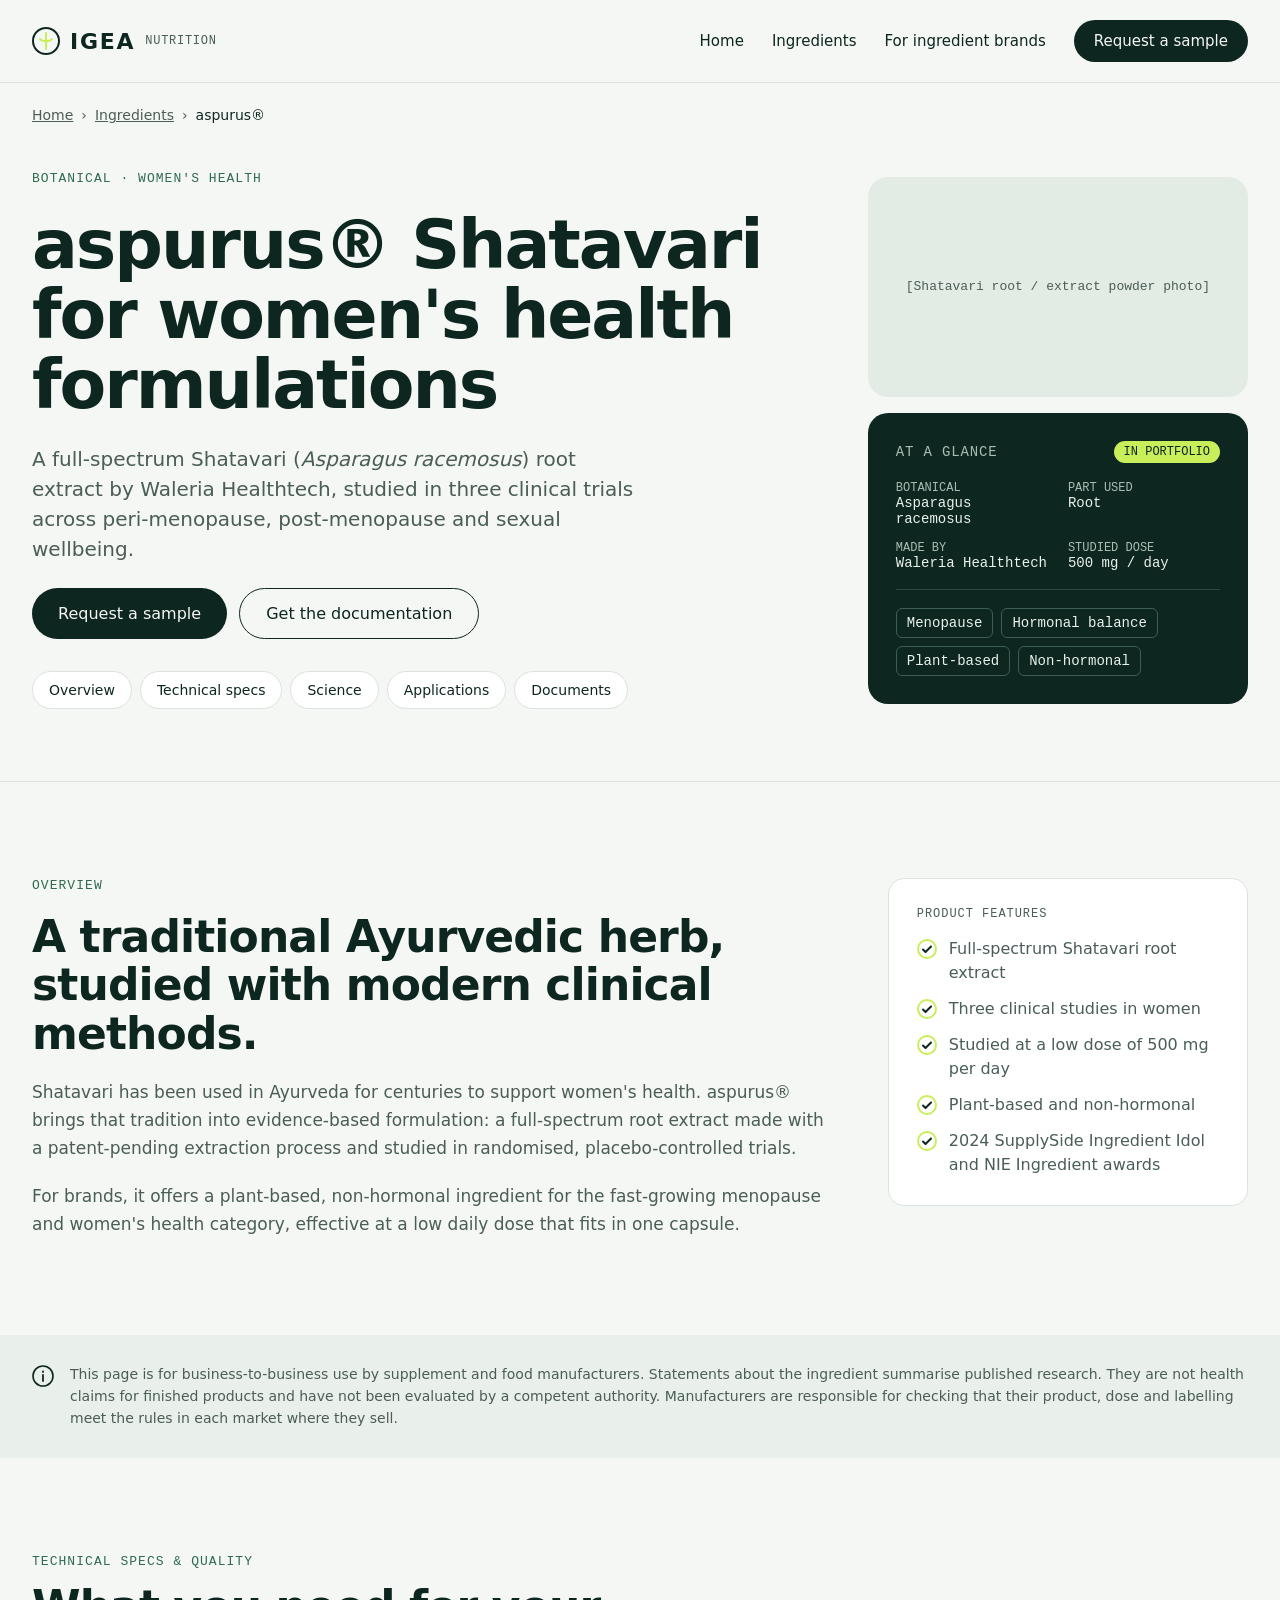
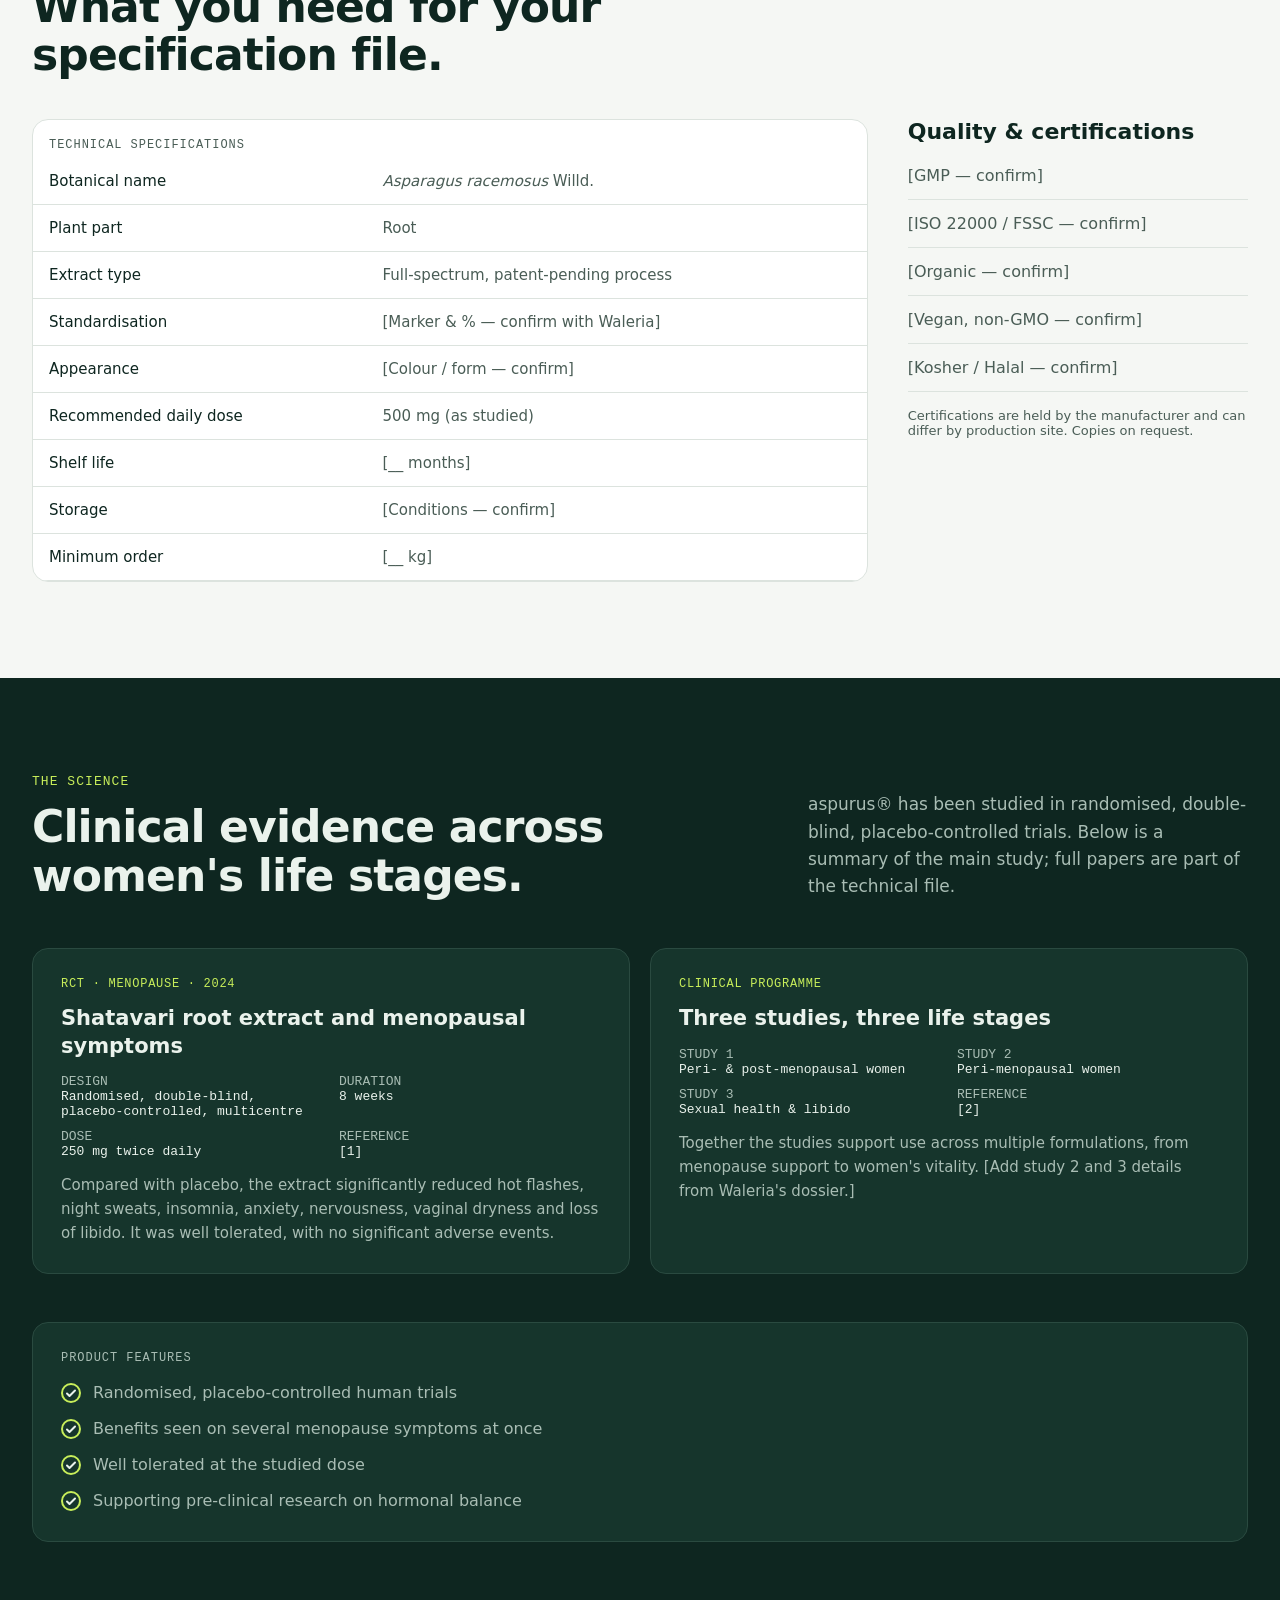
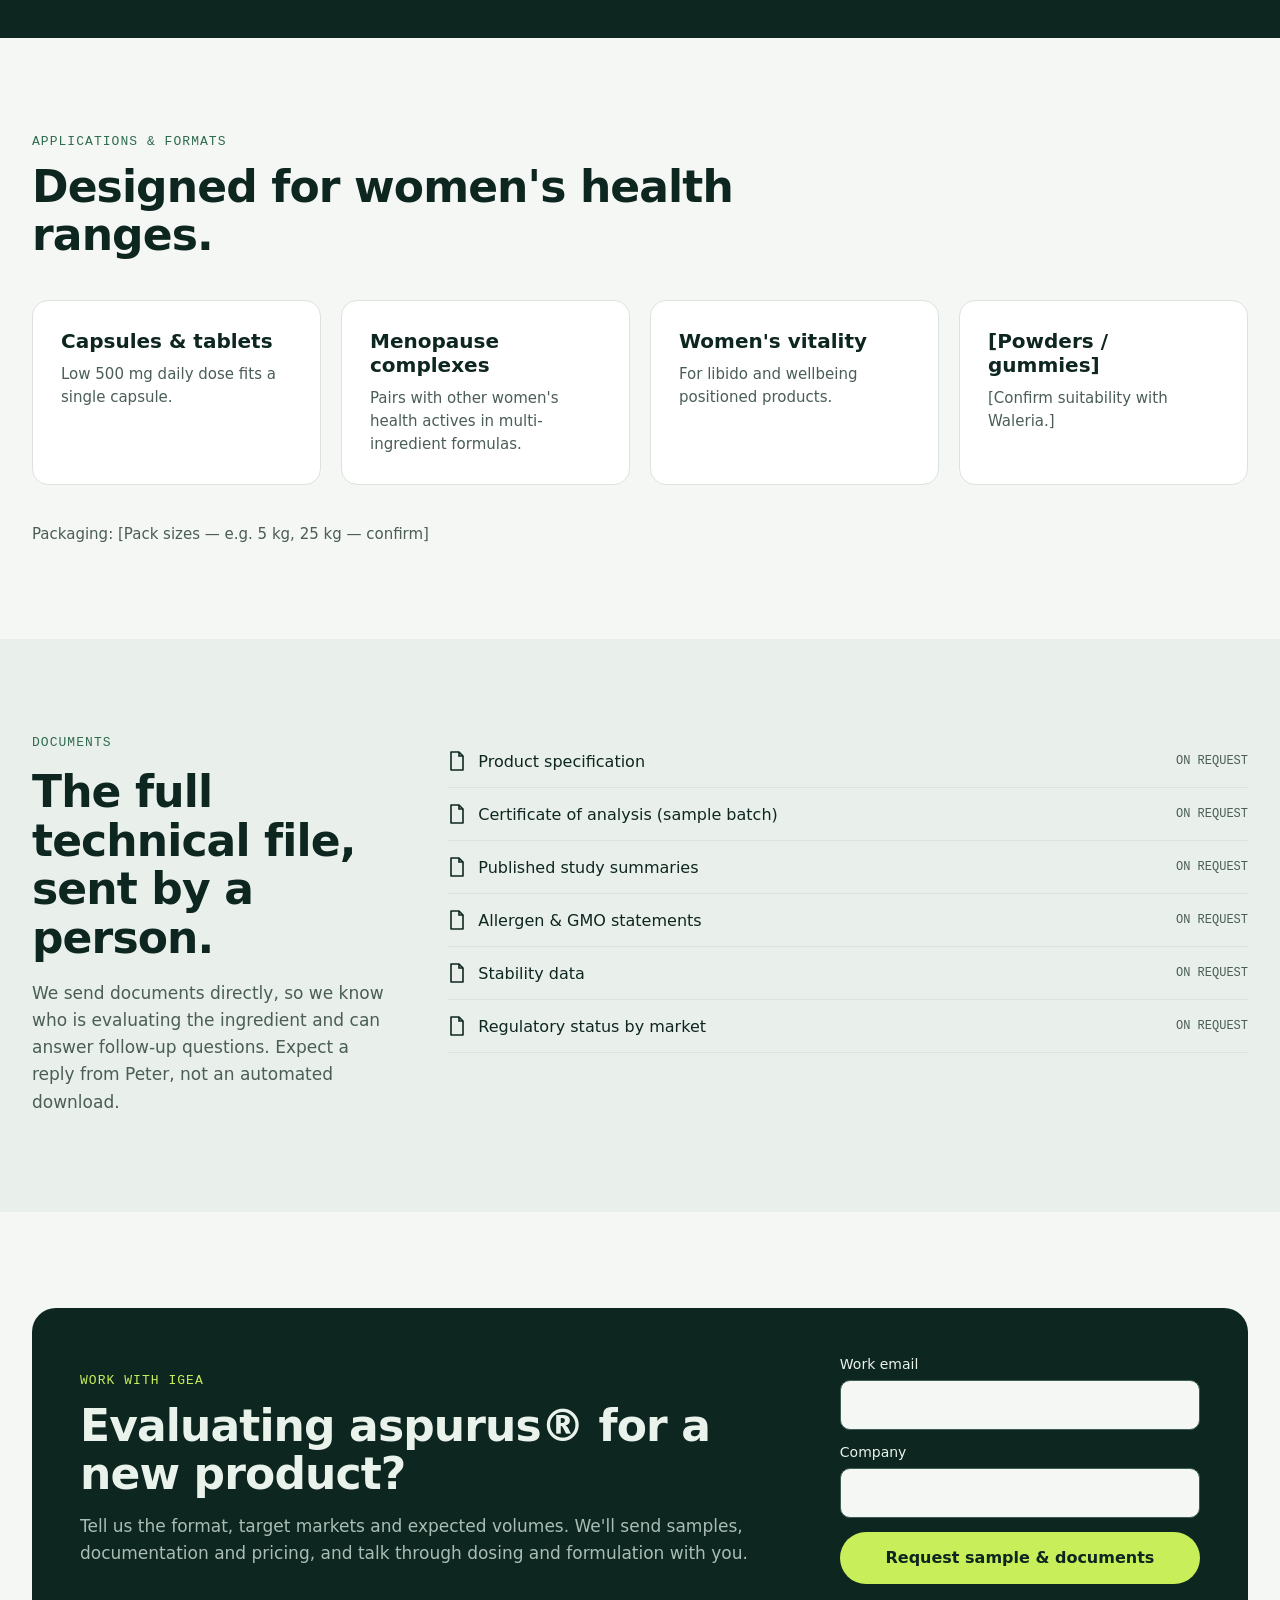
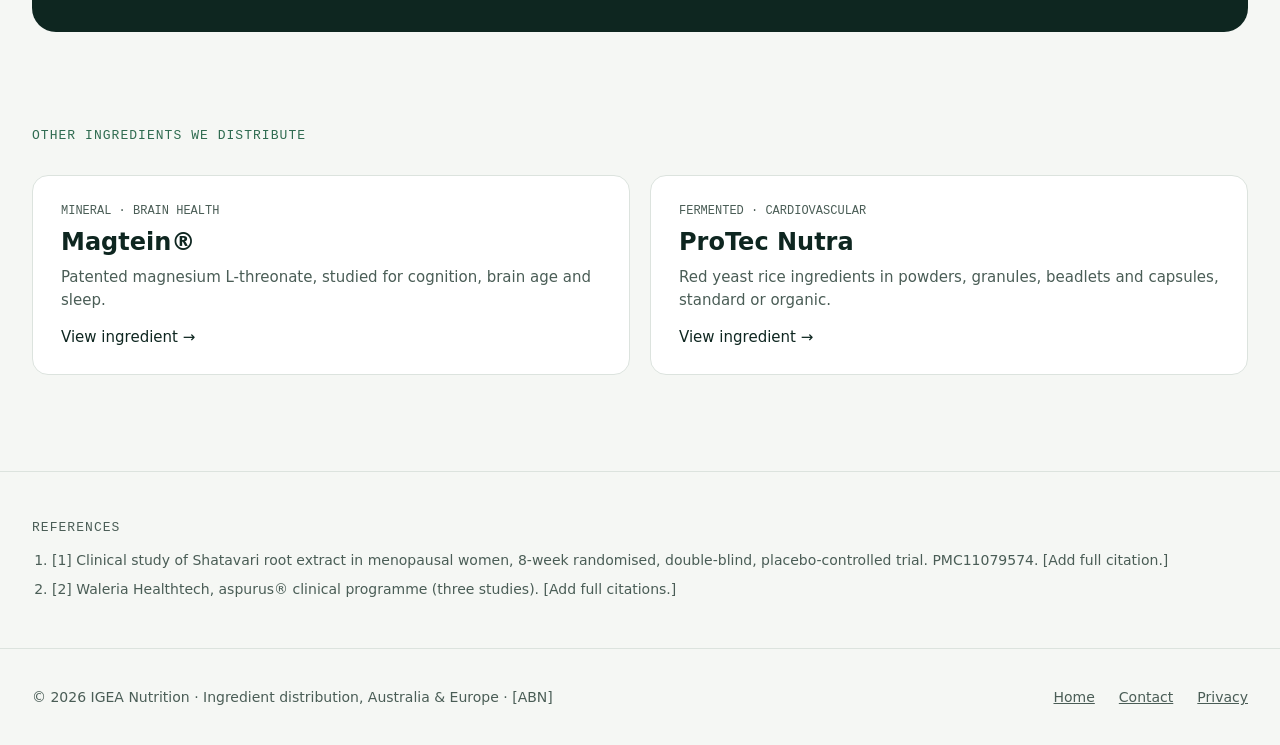
==== aspurus.html @ dedc2509 "IGEA Nutrition website draft: homepage and 3 ingredient pages Self-hosted Geist fonts (no Google Fon" ====
<!doctype html>
<html lang="en">
<head>
<meta charset="utf-8">
<meta name="viewport" content="width=device-width, initial-scale=1">
<title>aspurus® — IGEA Nutrition</title>
<meta name="description" content="aspurus® Shatavari root extract for women's health formulations, distributed by IGEA Nutrition.">
<link rel="stylesheet" href="fonts/fonts.css">
<style>
body{margin:0;background:#F5F7F4}
a{color:#0E2620}a:hover{color:#2F7D5B}
input,select,textarea,button{font-family:inherit}
</style>
</head>
<body>
<div style="font-family: 'Geist', system-ui, sans-serif; color: #0E2620; background: #F5F7F4; width: 100%; min-height: 100vh">
<header style="border-bottom: 1px solid #DCE3DE; background: #F5F7F4">
<nav aria-label="Main" style="max-width: 1240px; margin: 0 auto; padding: 20px 32px; display: flex; flex-wrap: wrap; align-items: center; justify-content: space-between; gap: 16px">
<a href="index.html" style="display: flex; align-items: center; gap: 10px; text-decoration: none">
<svg width="28" height="28" viewBox="0 0 28 28" aria-hidden="true"><circle cx="14" cy="14" r="13" fill="none" stroke="#0E2620" stroke-width="2"></circle><path d="M14 6v16M8 12c2 3 10 3 12 0" fill="none" stroke="#C8EE5A" stroke-width="2" stroke-linecap="round"></path></svg>
<span style="font-weight: 700; font-size: 22px; letter-spacing: 0.08em">IGEA</span>
<span style="font-family: 'Geist Mono', monospace; font-size: 12px; color: #4A5D56; letter-spacing: 0.06em">NUTRITION</span>
</a>
<div style="display: flex; flex-wrap: wrap; align-items: center; gap: 28px; font-size: 15px">
<a href="index.html" style="text-decoration: none">Home</a>
<a href="#overview" style="text-decoration: none">Ingredients</a>
<a href="index.html" style="text-decoration: none">For ingredient brands</a>
<a href="#request" style="text-decoration: none; background: #0E2620; color: #F5F7F4; padding: 12px 20px; border-radius: 999px; font-weight: 500">Request a sample</a>
</div>
</nav>
</header>
<nav aria-label="Breadcrumb" style="max-width: 1240px; margin: 0 auto; padding: 24px 32px 0; font-size: 14px; color: #4A5D56; display: flex; flex-wrap: wrap; gap: 8px">
<a href="index.html" style="color: #4A5D56">Home</a><span aria-hidden="true">›</span><a href="index.html" style="color: #4A5D56">Ingredients</a><span aria-hidden="true">›</span><span style="color: #0E2620">aspurus®</span>
</nav>
<section style="max-width: 1240px; margin: 0 auto; padding: 48px 32px 72px; display: flex; flex-wrap: wrap; gap: 56px; align-items: center">
<div style="flex: 999 1 560px; min-width: 0; display: flex; flex-direction: column; gap: 24px">
<p style="margin: 0; font-family: 'Geist Mono', monospace; font-size: 13px; letter-spacing: 0.08em; color: #2F6B50">BOTANICAL · WOMEN'S HEALTH</p>
<h1 style="margin: 0; font-size: clamp(42px, 5.4vw, 68px); line-height: 1.03; letter-spacing: -0.03em; font-weight: 600">aspurus® Shatavari for women's health formulations</h1>
<p style="margin: 0; font-size: 20px; line-height: 1.5; color: #4A5D56; max-width: 620px">A full-spectrum Shatavari (<i>Asparagus racemosus</i>) root extract by Waleria Healthtech, studied in three clinical trials across peri-menopause, post-menopause and sexual wellbeing.</p>
<div style="display: flex; flex-wrap: wrap; gap: 12px">
<a href="#request" style="text-decoration: none; background: #0E2620; color: #F5F7F4; padding: 16px 26px; border-radius: 999px; font-weight: 500; font-size: 16px">Request a sample</a>
<a href="#documents" style="text-decoration: none; border: 1px solid #0E2620; padding: 15px 26px; border-radius: 999px; font-weight: 500; font-size: 16px">Get the documentation</a>
</div>
<div style="display: flex; flex-wrap: wrap; gap: 8px; margin-top: 8px"><a href="#overview" style="text-decoration: none; padding: 10px 16px; border: 1px solid #DCE3DE; border-radius: 999px; background: #FFFFFF; font-size: 14px">Overview</a><a href="#specs" style="text-decoration: none; padding: 10px 16px; border: 1px solid #DCE3DE; border-radius: 999px; background: #FFFFFF; font-size: 14px">Technical specs</a><a href="#science" style="text-decoration: none; padding: 10px 16px; border: 1px solid #DCE3DE; border-radius: 999px; background: #FFFFFF; font-size: 14px">Science</a><a href="#applications" style="text-decoration: none; padding: 10px 16px; border: 1px solid #DCE3DE; border-radius: 999px; background: #FFFFFF; font-size: 14px">Applications</a><a href="#documents" style="text-decoration: none; padding: 10px 16px; border: 1px solid #DCE3DE; border-radius: 999px; background: #FFFFFF; font-size: 14px">Documents</a></div>
</div>
<div style="flex: 1 1 380px; min-width: 0; display: flex; flex-direction: column; gap: 16px">
<div style="height: 220px; border-radius: 20px; background: #E3ECE4; display: flex; align-items: center; justify-content: center; color: #4A5D56; font-family: 'Geist Mono', monospace; font-size: 13px">[Shatavari root / extract powder photo]</div>
<div style="background: #0E2620; color: #EAF2EC; border-radius: 20px; padding: 28px; display: flex; flex-direction: column; gap: 18px; font-family: 'Geist Mono', monospace; font-size: 14px">
<div style="display: flex; justify-content: space-between; align-items: center"><span style="color: #A9BDB4; letter-spacing: 0.06em">AT A GLANCE</span><span style="background: #C8EE5A; color: #0E2620; padding: 4px 10px; border-radius: 999px; font-size: 12px; font-weight: 500">IN PORTFOLIO</span></div>
<div style="display: grid; grid-template-columns: repeat(2, minmax(0, 1fr)); gap: 14px 20px"><div><div style="color: #A9BDB4; font-size: 12px">BOTANICAL</div><div>Asparagus racemosus</div></div><div><div style="color: #A9BDB4; font-size: 12px">PART USED</div><div>Root</div></div><div><div style="color: #A9BDB4; font-size: 12px">MADE BY</div><div>Waleria Healthtech</div></div><div><div style="color: #A9BDB4; font-size: 12px">STUDIED DOSE</div><div>500 mg / day</div></div></div>
<div style="border-top: 1px solid #2A4A40; padding-top: 18px; display: flex; flex-wrap: wrap; gap: 8px"><span style="border: 1px solid #3C5E53; padding: 6px 10px; border-radius: 6px">Menopause</span><span style="border: 1px solid #3C5E53; padding: 6px 10px; border-radius: 6px">Hormonal balance</span><span style="border: 1px solid #3C5E53; padding: 6px 10px; border-radius: 6px">Plant-based</span><span style="border: 1px solid #3C5E53; padding: 6px 10px; border-radius: 6px">Non-hormonal</span></div>
</div>
</div>
</section>
<section id="overview" style="border-top: 1px solid #DCE3DE">
<div style="max-width: 1240px; margin: 0 auto; padding: 96px 32px; display: flex; flex-wrap: wrap; gap: 56px">
<div style="flex: 999 1 560px; min-width: 0; display: flex; flex-direction: column; gap: 20px">
<p style="margin: 0; font-family: 'Geist Mono', monospace; font-size: 13px; letter-spacing: 0.08em; color: #2F6B50">OVERVIEW</p>
<h2 style="margin: 0; font-size: clamp(30px, 3.6vw, 44px); line-height: 1.1; letter-spacing: -0.02em; font-weight: 600; color: #0E2620">A traditional Ayurvedic herb, studied with modern clinical methods.</h2>
<p style="margin: 0; font-size: 17px; line-height: 1.65; color: #4A5D56">Shatavari has been used in Ayurveda for centuries to support women's health. aspurus® brings that tradition into evidence-based formulation: a full-spectrum root extract made with a patent-pending extraction process and studied in randomised, placebo-controlled trials.</p><p style="margin: 0; font-size: 17px; line-height: 1.65; color: #4A5D56">For brands, it offers a plant-based, non-hormonal ingredient for the fast-growing menopause and women's health category, effective at a low daily dose that fits in one capsule.</p>
</div>
<div style="flex: 1 1 360px; min-width: 0"><div style="background: #FFFFFF; border: 1px solid #DCE3DE; border-radius: 16px; padding: 28px; display: flex; flex-direction: column; gap: 16px"><p style="margin: 0; font-family: 'Geist Mono', monospace; font-size: 12px; letter-spacing: 0.08em; color: #4A5D56">PRODUCT FEATURES</p><ul style="list-style: none; margin: 0; padding: 0; display: flex; flex-direction: column; gap: 12px"><li style="display: flex; gap: 12px; align-items: flex-start; font-size: 16px; line-height: 1.5; color: #4A5D56"><svg width="20" height="20" viewBox="0 0 20 20" aria-hidden="true" style="flex: none; margin-top: 2px"><circle cx="10" cy="10" r="9" fill="none" stroke="#C8EE5A" stroke-width="2"></circle><path d="M6 10.5l2.5 2.5L14 7.5" fill="none" stroke="#0E2620" stroke-width="2" stroke-linecap="round" stroke-linejoin="round"></path></svg><span>Full-spectrum Shatavari root extract</span></li><li style="display: flex; gap: 12px; align-items: flex-start; font-size: 16px; line-height: 1.5; color: #4A5D56"><svg width="20" height="20" viewBox="0 0 20 20" aria-hidden="true" style="flex: none; margin-top: 2px"><circle cx="10" cy="10" r="9" fill="none" stroke="#C8EE5A" stroke-width="2"></circle><path d="M6 10.5l2.5 2.5L14 7.5" fill="none" stroke="#0E2620" stroke-width="2" stroke-linecap="round" stroke-linejoin="round"></path></svg><span>Three clinical studies in women</span></li><li style="display: flex; gap: 12px; align-items: flex-start; font-size: 16px; line-height: 1.5; color: #4A5D56"><svg width="20" height="20" viewBox="0 0 20 20" aria-hidden="true" style="flex: none; margin-top: 2px"><circle cx="10" cy="10" r="9" fill="none" stroke="#C8EE5A" stroke-width="2"></circle><path d="M6 10.5l2.5 2.5L14 7.5" fill="none" stroke="#0E2620" stroke-width="2" stroke-linecap="round" stroke-linejoin="round"></path></svg><span>Studied at a low dose of 500 mg per day</span></li><li style="display: flex; gap: 12px; align-items: flex-start; font-size: 16px; line-height: 1.5; color: #4A5D56"><svg width="20" height="20" viewBox="0 0 20 20" aria-hidden="true" style="flex: none; margin-top: 2px"><circle cx="10" cy="10" r="9" fill="none" stroke="#C8EE5A" stroke-width="2"></circle><path d="M6 10.5l2.5 2.5L14 7.5" fill="none" stroke="#0E2620" stroke-width="2" stroke-linecap="round" stroke-linejoin="round"></path></svg><span>Plant-based and non-hormonal</span></li><li style="display: flex; gap: 12px; align-items: flex-start; font-size: 16px; line-height: 1.5; color: #4A5D56"><svg width="20" height="20" viewBox="0 0 20 20" aria-hidden="true" style="flex: none; margin-top: 2px"><circle cx="10" cy="10" r="9" fill="none" stroke="#C8EE5A" stroke-width="2"></circle><path d="M6 10.5l2.5 2.5L14 7.5" fill="none" stroke="#0E2620" stroke-width="2" stroke-linecap="round" stroke-linejoin="round"></path></svg><span>2024 SupplySide Ingredient Idol and NIE Ingredient awards</span></li></ul></div></div>
</div>
</section>
<section aria-label="Regulatory notice" style="background: #E9EFEA">
<div style="max-width: 1240px; margin: 0 auto; padding: 28px 32px; display: flex; gap: 16px; align-items: flex-start">
<svg width="22" height="22" viewBox="0 0 22 22" aria-hidden="true" style="flex: none; margin-top: 2px"><circle cx="11" cy="11" r="10" fill="none" stroke="#0E2620" stroke-width="1.6"></circle><path d="M11 10v6M11 6.5v.5" stroke="#0E2620" stroke-width="1.8" stroke-linecap="round"></path></svg>
<p style="margin: 0; font-size: 14px; line-height: 1.6; color: #4A5D56">This page is for business-to-business use by supplement and food manufacturers. Statements about the ingredient summarise published research. They are not health claims for finished products and have not been evaluated by a competent authority. Manufacturers are responsible for checking that their product, dose and labelling meet the rules in each market where they sell.</p>
</div>
</section>
<section id="specs" style="max-width: 1240px; margin: 0 auto; padding: 96px 32px; display: flex; flex-direction: column; gap: 40px">
<div style="display: flex; flex-direction: column; gap: 14px; max-width: 720px"><p style="margin: 0; font-family: 'Geist Mono', monospace; font-size: 13px; letter-spacing: 0.08em; color: #2F6B50">TECHNICAL SPECS &amp; QUALITY</p><h2 style="margin: 0; font-size: clamp(30px, 3.6vw, 44px); line-height: 1.1; letter-spacing: -0.02em; font-weight: 600; color: #0E2620">What you need for your specification file.</h2></div>
<div style="display: flex; flex-wrap: wrap; gap: 40px">
<div style="flex: 999 1 560px; min-width: 0; overflow-x: auto; background: #FFFFFF; border: 1px solid #DCE3DE; border-radius: 16px">
<table style="width: 100%; border-collapse: collapse; font-size: 15px"><caption style="text-align: left; padding: 18px 16px 6px; font-family: 'Geist Mono', monospace; font-size: 12px; letter-spacing: 0.08em; color: #4A5D56">TECHNICAL SPECIFICATIONS</caption><tbody><tr><th scope="row" style="text-align: left; padding: 14px 16px; border-bottom: 1px solid #DCE3DE; font-weight: 500; width: 40%">Botanical name</th><td style="padding: 14px 16px; border-bottom: 1px solid #DCE3DE; color: #4A5D56"><i>Asparagus racemosus</i> Willd.</td></tr><tr><th scope="row" style="text-align: left; padding: 14px 16px; border-bottom: 1px solid #DCE3DE; font-weight: 500; width: 40%">Plant part</th><td style="padding: 14px 16px; border-bottom: 1px solid #DCE3DE; color: #4A5D56">Root</td></tr><tr><th scope="row" style="text-align: left; padding: 14px 16px; border-bottom: 1px solid #DCE3DE; font-weight: 500; width: 40%">Extract type</th><td style="padding: 14px 16px; border-bottom: 1px solid #DCE3DE; color: #4A5D56">Full-spectrum, patent-pending process</td></tr><tr><th scope="row" style="text-align: left; padding: 14px 16px; border-bottom: 1px solid #DCE3DE; font-weight: 500; width: 40%">Standardisation</th><td style="padding: 14px 16px; border-bottom: 1px solid #DCE3DE; color: #4A5D56">[Marker &amp; % — confirm with Waleria]</td></tr><tr><th scope="row" style="text-align: left; padding: 14px 16px; border-bottom: 1px solid #DCE3DE; font-weight: 500; width: 40%">Appearance</th><td style="padding: 14px 16px; border-bottom: 1px solid #DCE3DE; color: #4A5D56">[Colour / form — confirm]</td></tr><tr><th scope="row" style="text-align: left; padding: 14px 16px; border-bottom: 1px solid #DCE3DE; font-weight: 500; width: 40%">Recommended daily dose</th><td style="padding: 14px 16px; border-bottom: 1px solid #DCE3DE; color: #4A5D56">500 mg (as studied)</td></tr><tr><th scope="row" style="text-align: left; padding: 14px 16px; border-bottom: 1px solid #DCE3DE; font-weight: 500; width: 40%">Shelf life</th><td style="padding: 14px 16px; border-bottom: 1px solid #DCE3DE; color: #4A5D56">[__ months]</td></tr><tr><th scope="row" style="text-align: left; padding: 14px 16px; border-bottom: 1px solid #DCE3DE; font-weight: 500; width: 40%">Storage</th><td style="padding: 14px 16px; border-bottom: 1px solid #DCE3DE; color: #4A5D56">[Conditions — confirm]</td></tr><tr><th scope="row" style="text-align: left; padding: 14px 16px; border-bottom: 1px solid #DCE3DE; font-weight: 500; width: 40%">Minimum order</th><td style="padding: 14px 16px; border-bottom: 1px solid #DCE3DE; color: #4A5D56">[__ kg]</td></tr></tbody></table>
</div>
<div style="flex: 1 1 340px; min-width: 0; display: flex; flex-direction: column; gap: 8px">
<h3 style="margin: 0; font-size: 22px; font-weight: 600">Quality &amp; certifications</h3>
<ul style="list-style: none; margin: 0; padding: 0"><li style="padding: 14px 0; border-bottom: 1px solid #DCE3DE; font-size: 16px; color: #4A5D56">[GMP — confirm]</li><li style="padding: 14px 0; border-bottom: 1px solid #DCE3DE; font-size: 16px; color: #4A5D56">[ISO 22000 / FSSC — confirm]</li><li style="padding: 14px 0; border-bottom: 1px solid #DCE3DE; font-size: 16px; color: #4A5D56">[Organic — confirm]</li><li style="padding: 14px 0; border-bottom: 1px solid #DCE3DE; font-size: 16px; color: #4A5D56">[Vegan, non-GMO — confirm]</li><li style="padding: 14px 0; border-bottom: 1px solid #DCE3DE; font-size: 16px; color: #4A5D56">[Kosher / Halal — confirm]</li></ul>
<p style="margin: 8px 0 0; font-size: 13px; color: #4A5D56">Certifications are held by the manufacturer and can differ by production site. Copies on request.</p>
</div>
</div>
</section>
<section id="science" style="background: #0E2620; color: #EAF2EC">
<div style="max-width: 1240px; margin: 0 auto; padding: 96px 32px; display: flex; flex-direction: column; gap: 48px">
<div style="display: flex; flex-wrap: wrap; gap: 40px; align-items: flex-end; justify-content: space-between">
<div style="display: flex; flex-direction: column; gap: 14px; max-width: 700px"><p style="margin: 0; font-family: 'Geist Mono', monospace; font-size: 13px; letter-spacing: 0.08em; color: #C8EE5A">THE SCIENCE</p><h2 style="margin: 0; font-size: clamp(30px, 3.6vw, 44px); line-height: 1.1; letter-spacing: -0.02em; font-weight: 600; color: #EAF2EC">Clinical evidence across women's life stages.</h2></div>
<p style="margin: 0; max-width: 440px; font-size: 17px; line-height: 1.6; color: #A9BDB4">aspurus® has been studied in randomised, double-blind, placebo-controlled trials. Below is a summary of the main study; full papers are part of the technical file.</p>
</div>
<div style="display: grid; grid-template-columns: repeat(auto-fit, minmax(320px, 1fr)); gap: 20px"><article style="background: #16352C; border: 1px solid #2A4A40; border-radius: 16px; padding: 28px; display: flex; flex-direction: column; gap: 14px">
<div style="font-family: 'Geist Mono', monospace; font-size: 12px; color: #C8EE5A; letter-spacing: 0.06em">RCT · MENOPAUSE · 2024</div>
<h3 style="margin: 0; font-size: 21px; font-weight: 600; line-height: 1.3">Shatavari root extract and menopausal symptoms</h3>
<dl style="margin: 0; display: grid; grid-template-columns: repeat(2, minmax(0, 1fr)); gap: 10px 16px; font-family: 'Geist Mono', monospace; font-size: 13px"><div><dt style="color: #A9BDB4">DESIGN</dt><dd style="margin: 0">Randomised, double-blind, placebo-controlled, multicentre</dd></div><div><dt style="color: #A9BDB4">DURATION</dt><dd style="margin: 0">8 weeks</dd></div><div><dt style="color: #A9BDB4">DOSE</dt><dd style="margin: 0">250 mg twice daily</dd></div><div><dt style="color: #A9BDB4">REFERENCE</dt><dd style="margin: 0">[1]</dd></div></dl>
<p style="margin: 0; font-size: 15px; line-height: 1.6; color: #A9BDB4">Compared with placebo, the extract significantly reduced hot flashes, night sweats, insomnia, anxiety, nervousness, vaginal dryness and loss of libido. It was well tolerated, with no significant adverse events.</p>
</article><article style="background: #16352C; border: 1px solid #2A4A40; border-radius: 16px; padding: 28px; display: flex; flex-direction: column; gap: 14px">
<div style="font-family: 'Geist Mono', monospace; font-size: 12px; color: #C8EE5A; letter-spacing: 0.06em">CLINICAL PROGRAMME</div>
<h3 style="margin: 0; font-size: 21px; font-weight: 600; line-height: 1.3">Three studies, three life stages</h3>
<dl style="margin: 0; display: grid; grid-template-columns: repeat(2, minmax(0, 1fr)); gap: 10px 16px; font-family: 'Geist Mono', monospace; font-size: 13px"><div><dt style="color: #A9BDB4">STUDY 1</dt><dd style="margin: 0">Peri- &amp; post-menopausal women</dd></div><div><dt style="color: #A9BDB4">STUDY 2</dt><dd style="margin: 0">Peri-menopausal women</dd></div><div><dt style="color: #A9BDB4">STUDY 3</dt><dd style="margin: 0">Sexual health &amp; libido</dd></div><div><dt style="color: #A9BDB4">REFERENCE</dt><dd style="margin: 0">[2]</dd></div></dl>
<p style="margin: 0; font-size: 15px; line-height: 1.6; color: #A9BDB4">Together the studies support use across multiple formulations, from menopause support to women's vitality. [Add study 2 and 3 details from Waleria's dossier.]</p>
</article></div>
<div style="background: #16352C; border: 1px solid #2A4A40; border-radius: 16px; padding: 28px; display: flex; flex-direction: column; gap: 16px"><p style="margin: 0; font-family: 'Geist Mono', monospace; font-size: 12px; letter-spacing: 0.08em; color: #A9BDB4">PRODUCT FEATURES</p><ul style="list-style: none; margin: 0; padding: 0; display: flex; flex-direction: column; gap: 12px"><li style="display: flex; gap: 12px; align-items: flex-start; font-size: 16px; line-height: 1.5; color: #A9BDB4"><svg width="20" height="20" viewBox="0 0 20 20" aria-hidden="true" style="flex: none; margin-top: 2px"><circle cx="10" cy="10" r="9" fill="none" stroke="#C8EE5A" stroke-width="2"></circle><path d="M6 10.5l2.5 2.5L14 7.5" fill="none" stroke="#EAF2EC" stroke-width="2" stroke-linecap="round" stroke-linejoin="round"></path></svg><span>Randomised, placebo-controlled human trials</span></li><li style="display: flex; gap: 12px; align-items: flex-start; font-size: 16px; line-height: 1.5; color: #A9BDB4"><svg width="20" height="20" viewBox="0 0 20 20" aria-hidden="true" style="flex: none; margin-top: 2px"><circle cx="10" cy="10" r="9" fill="none" stroke="#C8EE5A" stroke-width="2"></circle><path d="M6 10.5l2.5 2.5L14 7.5" fill="none" stroke="#EAF2EC" stroke-width="2" stroke-linecap="round" stroke-linejoin="round"></path></svg><span>Benefits seen on several menopause symptoms at once</span></li><li style="display: flex; gap: 12px; align-items: flex-start; font-size: 16px; line-height: 1.5; color: #A9BDB4"><svg width="20" height="20" viewBox="0 0 20 20" aria-hidden="true" style="flex: none; margin-top: 2px"><circle cx="10" cy="10" r="9" fill="none" stroke="#C8EE5A" stroke-width="2"></circle><path d="M6 10.5l2.5 2.5L14 7.5" fill="none" stroke="#EAF2EC" stroke-width="2" stroke-linecap="round" stroke-linejoin="round"></path></svg><span>Well tolerated at the studied dose</span></li><li style="display: flex; gap: 12px; align-items: flex-start; font-size: 16px; line-height: 1.5; color: #A9BDB4"><svg width="20" height="20" viewBox="0 0 20 20" aria-hidden="true" style="flex: none; margin-top: 2px"><circle cx="10" cy="10" r="9" fill="none" stroke="#C8EE5A" stroke-width="2"></circle><path d="M6 10.5l2.5 2.5L14 7.5" fill="none" stroke="#EAF2EC" stroke-width="2" stroke-linecap="round" stroke-linejoin="round"></path></svg><span>Supporting pre-clinical research on hormonal balance</span></li></ul></div>
</div>
</section>
<section id="applications" style="max-width: 1240px; margin: 0 auto; padding: 96px 32px; display: flex; flex-direction: column; gap: 40px">
<div style="display: flex; flex-direction: column; gap: 14px; max-width: 720px"><p style="margin: 0; font-family: 'Geist Mono', monospace; font-size: 13px; letter-spacing: 0.08em; color: #2F6B50">APPLICATIONS &amp; FORMATS</p><h2 style="margin: 0; font-size: clamp(30px, 3.6vw, 44px); line-height: 1.1; letter-spacing: -0.02em; font-weight: 600; color: #0E2620">Designed for women's health ranges.</h2></div>
<div style="display: grid; grid-template-columns: repeat(auto-fit, minmax(240px, 1fr)); gap: 20px"><div style="background: #FFFFFF; border: 1px solid #DCE3DE; border-radius: 16px; padding: 28px; display: flex; flex-direction: column; gap: 10px">
<h3 style="margin: 0; font-size: 20px; font-weight: 600">Capsules &amp; tablets</h3><p style="margin: 0; font-size: 15px; line-height: 1.55; color: #4A5D56">Low 500 mg daily dose fits a single capsule.</p></div><div style="background: #FFFFFF; border: 1px solid #DCE3DE; border-radius: 16px; padding: 28px; display: flex; flex-direction: column; gap: 10px">
<h3 style="margin: 0; font-size: 20px; font-weight: 600">Menopause complexes</h3><p style="margin: 0; font-size: 15px; line-height: 1.55; color: #4A5D56">Pairs with other women's health actives in multi-ingredient formulas.</p></div><div style="background: #FFFFFF; border: 1px solid #DCE3DE; border-radius: 16px; padding: 28px; display: flex; flex-direction: column; gap: 10px">
<h3 style="margin: 0; font-size: 20px; font-weight: 600">Women's vitality</h3><p style="margin: 0; font-size: 15px; line-height: 1.55; color: #4A5D56">For libido and wellbeing positioned products.</p></div><div style="background: #FFFFFF; border: 1px solid #DCE3DE; border-radius: 16px; padding: 28px; display: flex; flex-direction: column; gap: 10px">
<h3 style="margin: 0; font-size: 20px; font-weight: 600">[Powders / gummies]</h3><p style="margin: 0; font-size: 15px; line-height: 1.55; color: #4A5D56">[Confirm suitability with Waleria.]</p></div></div>
<p style="margin: 0; font-size: 15px; color: #4A5D56">Packaging: [Pack sizes — e.g. 5 kg, 25 kg — confirm]</p>
</section>
<section id="documents" style="background: #E9EFEA">
<div style="max-width: 1240px; margin: 0 auto; padding: 96px 32px; display: flex; flex-wrap: wrap; gap: 56px">
<div style="flex: 1 1 360px; min-width: 0; display: flex; flex-direction: column; gap: 18px">
<p style="margin: 0; font-family: 'Geist Mono', monospace; font-size: 13px; letter-spacing: 0.08em; color: #2F6B50">DOCUMENTS</p><h2 style="margin: 0; font-size: clamp(30px, 3.6vw, 44px); line-height: 1.1; letter-spacing: -0.02em; font-weight: 600; color: #0E2620">The full technical file, sent by a person.</h2>
<p style="margin: 0; font-size: 17px; line-height: 1.6; color: #4A5D56">We send documents directly, so we know who is evaluating the ingredient and can answer follow-up questions. Expect a reply from Peter, not an automated download.</p>
</div>
<ul style="flex: 999 1 520px; min-width: 0; list-style: none; margin: 0; padding: 0"><li style="display: flex; justify-content: space-between; align-items: center; gap: 16px; padding: 16px 0; border-bottom: 1px solid #DCE3DE">
<span style="display: flex; align-items: center; gap: 12px; font-size: 16px"><svg width="18" height="20" viewBox="0 0 18 20" aria-hidden="true"><path d="M3 1h8l4 4v14H3z" fill="none" stroke="#0E2620" stroke-width="1.6" stroke-linejoin="round"></path><path d="M11 1v4h4" fill="none" stroke="#0E2620" stroke-width="1.6"></path></svg>Product specification</span>
<span style="font-family: 'Geist Mono', monospace; font-size: 12px; color: #4A5D56">ON REQUEST</span></li><li style="display: flex; justify-content: space-between; align-items: center; gap: 16px; padding: 16px 0; border-bottom: 1px solid #DCE3DE">
<span style="display: flex; align-items: center; gap: 12px; font-size: 16px"><svg width="18" height="20" viewBox="0 0 18 20" aria-hidden="true"><path d="M3 1h8l4 4v14H3z" fill="none" stroke="#0E2620" stroke-width="1.6" stroke-linejoin="round"></path><path d="M11 1v4h4" fill="none" stroke="#0E2620" stroke-width="1.6"></path></svg>Certificate of analysis (sample batch)</span>
<span style="font-family: 'Geist Mono', monospace; font-size: 12px; color: #4A5D56">ON REQUEST</span></li><li style="display: flex; justify-content: space-between; align-items: center; gap: 16px; padding: 16px 0; border-bottom: 1px solid #DCE3DE">
<span style="display: flex; align-items: center; gap: 12px; font-size: 16px"><svg width="18" height="20" viewBox="0 0 18 20" aria-hidden="true"><path d="M3 1h8l4 4v14H3z" fill="none" stroke="#0E2620" stroke-width="1.6" stroke-linejoin="round"></path><path d="M11 1v4h4" fill="none" stroke="#0E2620" stroke-width="1.6"></path></svg>Published study summaries</span>
<span style="font-family: 'Geist Mono', monospace; font-size: 12px; color: #4A5D56">ON REQUEST</span></li><li style="display: flex; justify-content: space-between; align-items: center; gap: 16px; padding: 16px 0; border-bottom: 1px solid #DCE3DE">
<span style="display: flex; align-items: center; gap: 12px; font-size: 16px"><svg width="18" height="20" viewBox="0 0 18 20" aria-hidden="true"><path d="M3 1h8l4 4v14H3z" fill="none" stroke="#0E2620" stroke-width="1.6" stroke-linejoin="round"></path><path d="M11 1v4h4" fill="none" stroke="#0E2620" stroke-width="1.6"></path></svg>Allergen &amp; GMO statements</span>
<span style="font-family: 'Geist Mono', monospace; font-size: 12px; color: #4A5D56">ON REQUEST</span></li><li style="display: flex; justify-content: space-between; align-items: center; gap: 16px; padding: 16px 0; border-bottom: 1px solid #DCE3DE">
<span style="display: flex; align-items: center; gap: 12px; font-size: 16px"><svg width="18" height="20" viewBox="0 0 18 20" aria-hidden="true"><path d="M3 1h8l4 4v14H3z" fill="none" stroke="#0E2620" stroke-width="1.6" stroke-linejoin="round"></path><path d="M11 1v4h4" fill="none" stroke="#0E2620" stroke-width="1.6"></path></svg>Stability data</span>
<span style="font-family: 'Geist Mono', monospace; font-size: 12px; color: #4A5D56">ON REQUEST</span></li><li style="display: flex; justify-content: space-between; align-items: center; gap: 16px; padding: 16px 0; border-bottom: 1px solid #DCE3DE">
<span style="display: flex; align-items: center; gap: 12px; font-size: 16px"><svg width="18" height="20" viewBox="0 0 18 20" aria-hidden="true"><path d="M3 1h8l4 4v14H3z" fill="none" stroke="#0E2620" stroke-width="1.6" stroke-linejoin="round"></path><path d="M11 1v4h4" fill="none" stroke="#0E2620" stroke-width="1.6"></path></svg>Regulatory status by market</span>
<span style="font-family: 'Geist Mono', monospace; font-size: 12px; color: #4A5D56">ON REQUEST</span></li></ul>
</div>
</section>
<section id="request" style="max-width: 1240px; margin: 0 auto; padding: 96px 32px">
<div style="background: #0E2620; color: #EAF2EC; border-radius: 24px; padding: 48px; display: flex; flex-wrap: wrap; gap: 40px; align-items: center">
<div style="flex: 999 1 520px; min-width: 0; display: flex; flex-direction: column; gap: 14px">
<p style="margin: 0; font-family: 'Geist Mono', monospace; font-size: 13px; letter-spacing: 0.08em; color: #C8EE5A">WORK WITH IGEA</p>
<h2 style="margin: 0; font-size: clamp(30px, 3.6vw, 44px); line-height: 1.1; letter-spacing: -0.02em; font-weight: 600; color: #EAF2EC">Evaluating aspurus® for a new product?</h2>
<p style="margin: 0; font-size: 17px; line-height: 1.6; color: #A9BDB4">Tell us the format, target markets and expected volumes. We'll send samples, documentation and pricing, and talk through dosing and formulation with you.</p>
</div>
<form style="flex: 1 1 360px; min-width: 0; display: flex; flex-direction: column; gap: 14px">
<label style="display: flex; flex-direction: column; gap: 8px; font-size: 14px; font-weight: 500">Work email<input type="email" name="email" style="height: 48px; border: 1px solid #3C5E53; border-radius: 10px; padding: 0 14px; font-size: 16px; background: #F5F7F4; color: #0E2620"></label>
<label style="display: flex; flex-direction: column; gap: 8px; font-size: 14px; font-weight: 500">Company<input type="text" name="company" style="height: 48px; border: 1px solid #3C5E53; border-radius: 10px; padding: 0 14px; font-size: 16px; background: #F5F7F4; color: #0E2620"></label>
<button type="submit" style="height: 52px; border: 0; border-radius: 999px; background: #C8EE5A; color: #0E2620; font-size: 16px; font-weight: 600; cursor: pointer">Request sample &amp; documents</button>
</form>
</div>
</section>
<section style="max-width: 1240px; margin: 0 auto; padding: 0 32px 96px; display: flex; flex-direction: column; gap: 32px">
<p style="margin: 0; font-family: 'Geist Mono', monospace; font-size: 13px; letter-spacing: 0.08em; color: #2F6B50">OTHER INGREDIENTS WE DISTRIBUTE</p>
<div style="display: grid; grid-template-columns: repeat(auto-fit, minmax(300px, 1fr)); gap: 20px"><a href="magtein.html" style="text-decoration: none; background: #FFFFFF; border: 1px solid #DCE3DE; border-radius: 16px; padding: 28px; display: flex; flex-direction: column; gap: 10px">
<span style="font-family: 'Geist Mono', monospace; font-size: 12px; color: #4A5D56">MINERAL · BRAIN HEALTH</span>
<span style="font-size: 24px; font-weight: 600">Magtein®</span>
<span style="font-size: 15px; line-height: 1.55; color: #4A5D56">Patented magnesium L-threonate, studied for cognition, brain age and sleep.</span>
<span style="font-weight: 500; font-size: 15px; margin-top: 6px">View ingredient →</span></a><a href="protec-nutra.html" style="text-decoration: none; background: #FFFFFF; border: 1px solid #DCE3DE; border-radius: 16px; padding: 28px; display: flex; flex-direction: column; gap: 10px">
<span style="font-family: 'Geist Mono', monospace; font-size: 12px; color: #4A5D56">FERMENTED · CARDIOVASCULAR</span>
<span style="font-size: 24px; font-weight: 600">ProTec Nutra</span>
<span style="font-size: 15px; line-height: 1.55; color: #4A5D56">Red yeast rice ingredients in powders, granules, beadlets and capsules, standard or organic.</span>
<span style="font-weight: 500; font-size: 15px; margin-top: 6px">View ingredient →</span></a></div>
</section>
<section aria-label="References" style="border-top: 1px solid #DCE3DE">
<div style="max-width: 1240px; margin: 0 auto; padding: 48px 32px; display: flex; flex-direction: column; gap: 14px">
<p style="margin: 0; font-family: 'Geist Mono', monospace; font-size: 13px; letter-spacing: 0.08em; color: #4A5D56">REFERENCES</p>
<ol style="margin: 0; padding-left: 20px; display: flex; flex-direction: column; gap: 6px"><li style="font-size: 14px; line-height: 1.6; color: #4A5D56">[1] Clinical study of Shatavari root extract in menopausal women, 8-week randomised, double-blind, placebo-controlled trial. PMC11079574. [Add full citation.]</li><li style="font-size: 14px; line-height: 1.6; color: #4A5D56">[2] Waleria Healthtech, aspurus® clinical programme (three studies). [Add full citations.]</li></ol>
</div>
</section>
<footer style="border-top: 1px solid #DCE3DE"><div style="max-width: 1240px; margin: 0 auto; padding: 40px 32px; display: flex; flex-wrap: wrap; justify-content: space-between; gap: 16px; font-size: 14px; color: #4A5D56">
<span>© 2026 IGEA Nutrition · Ingredient distribution, Australia &amp; Europe · [ABN]</span>
<div style="display: flex; flex-wrap: wrap; gap: 24px"><a href="index.html" style="color: #4A5D56">Home</a><a href="#request" style="color: #4A5D56">Contact</a><a href="index.html" style="color: #4A5D56">Privacy</a></div>
</div></footer>
</div>
</body>
</html>
---- fonts/fonts.css ----
@font-face{font-family:'Geist';font-style:normal;font-weight:400;font-display:swap;src:url(fonts/geist-latin-400-normal.woff2) format('woff2')}
@font-face{font-family:'Geist';font-style:normal;font-weight:500;font-display:swap;src:url(fonts/geist-latin-500-normal.woff2) format('woff2')}
@font-face{font-family:'Geist';font-style:normal;font-weight:600;font-display:swap;src:url(fonts/geist-latin-600-normal.woff2) format('woff2')}
@font-face{font-family:'Geist';font-style:normal;font-weight:700;font-display:swap;src:url(fonts/geist-latin-700-normal.woff2) format('woff2')}
@font-face{font-family:'Geist Mono';font-style:normal;font-weight:400;font-display:swap;src:url(fonts/geist-mono-latin-400-normal.woff2) format('woff2')}
@font-face{font-family:'Geist Mono';font-style:normal;font-weight:500;font-display:swap;src:url(fonts/geist-mono-latin-500-normal.woff2) format('woff2')}
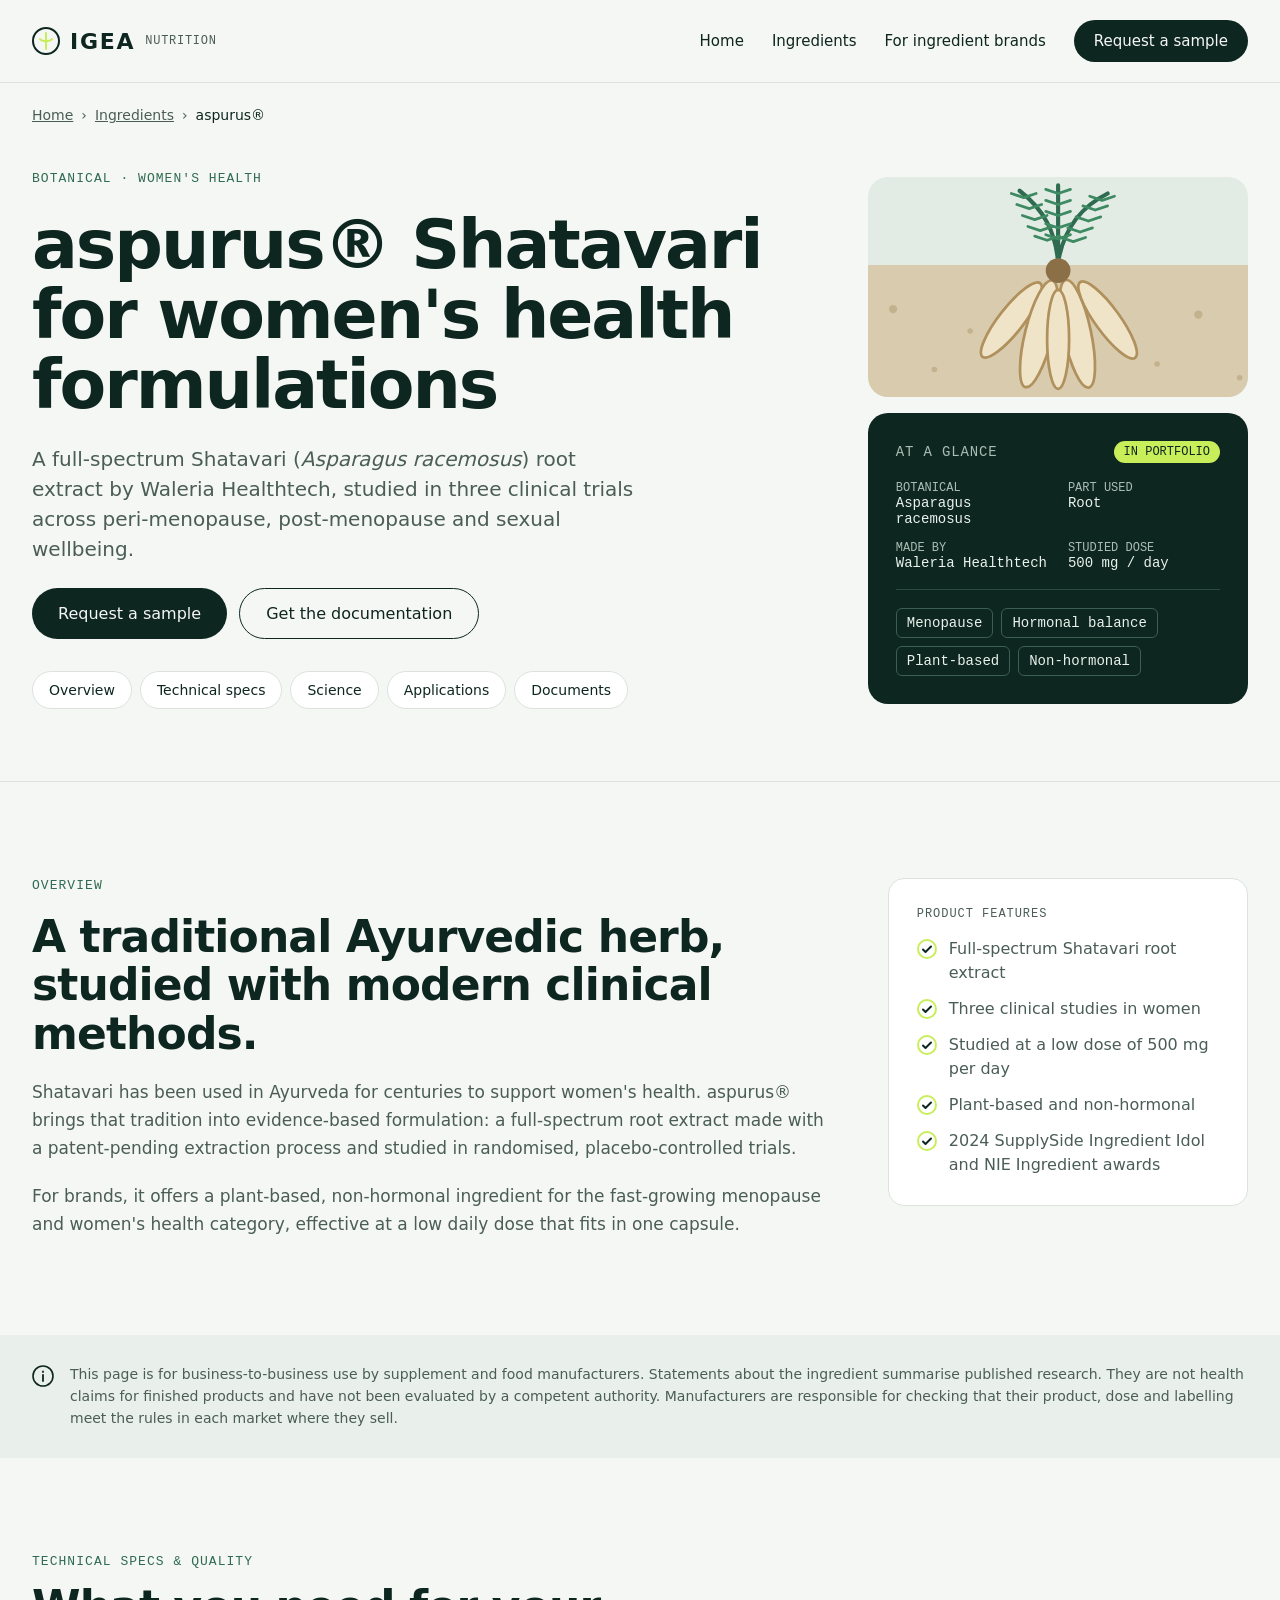
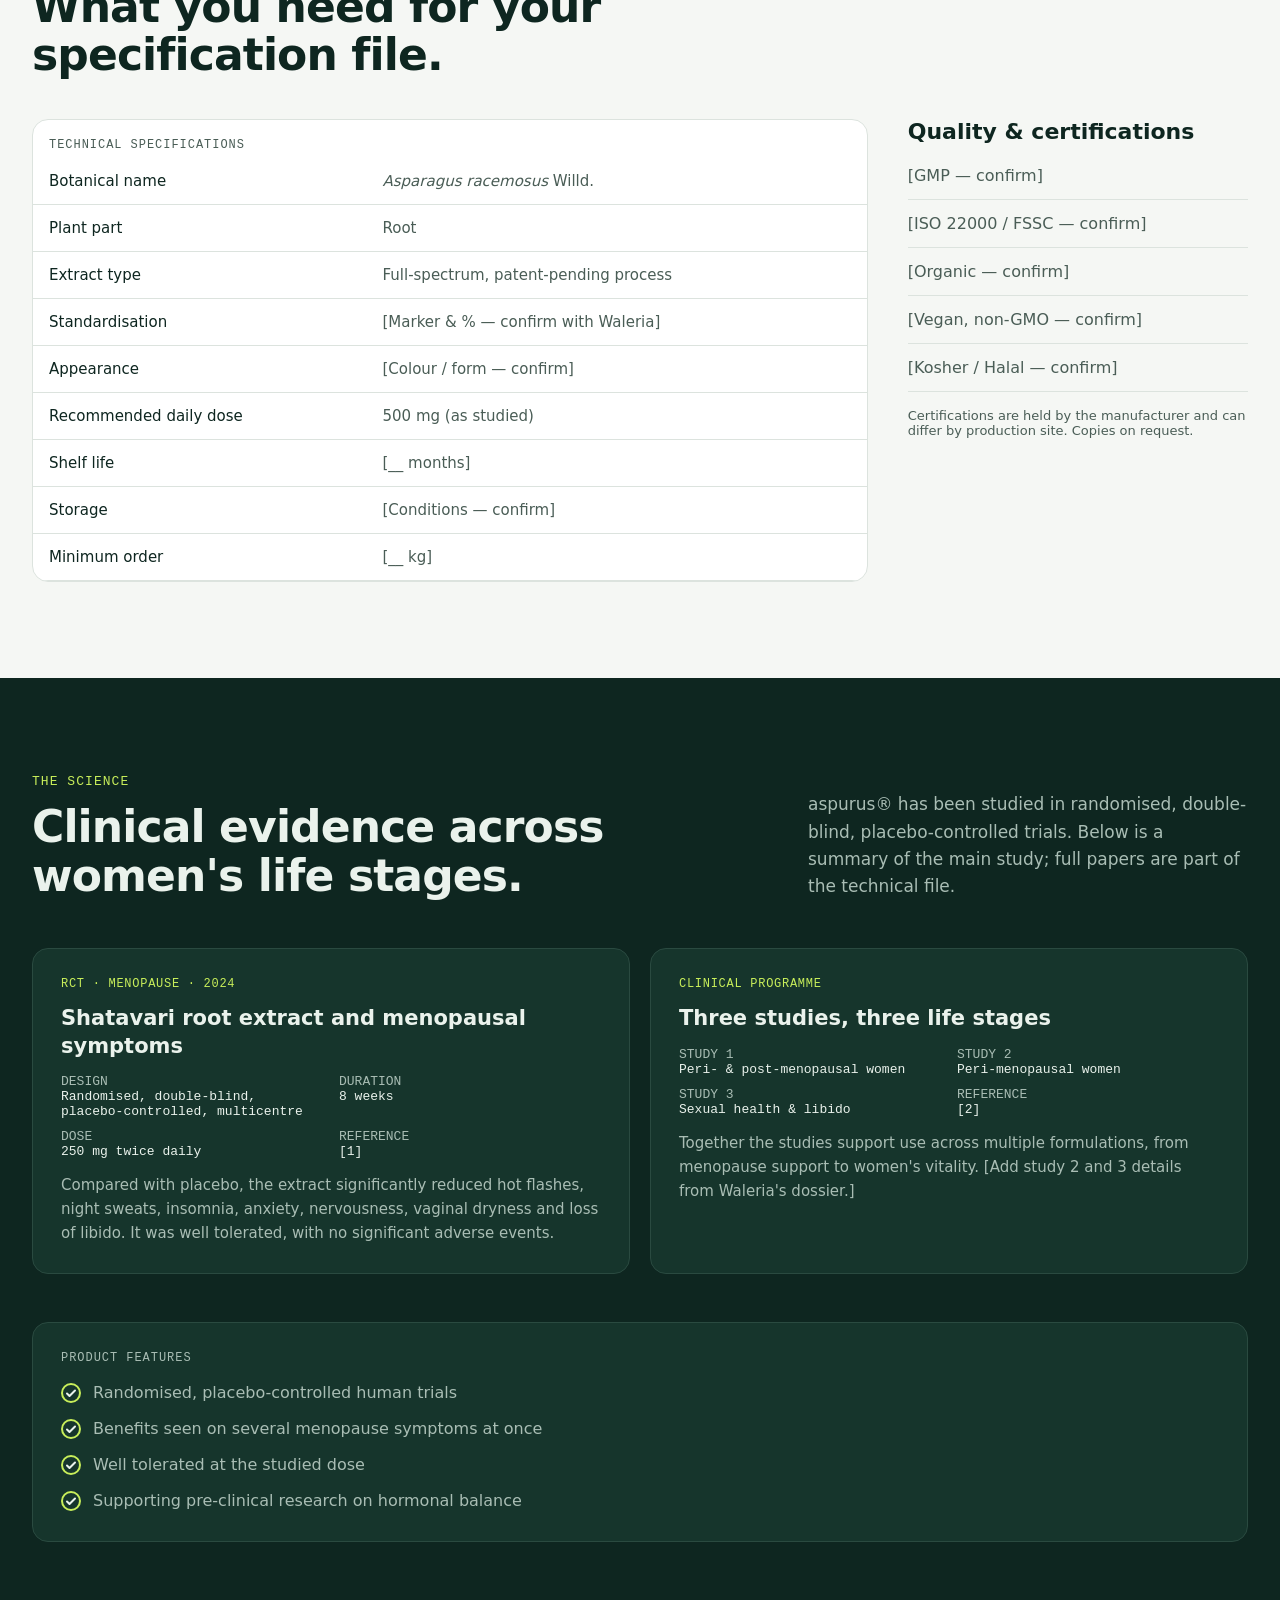
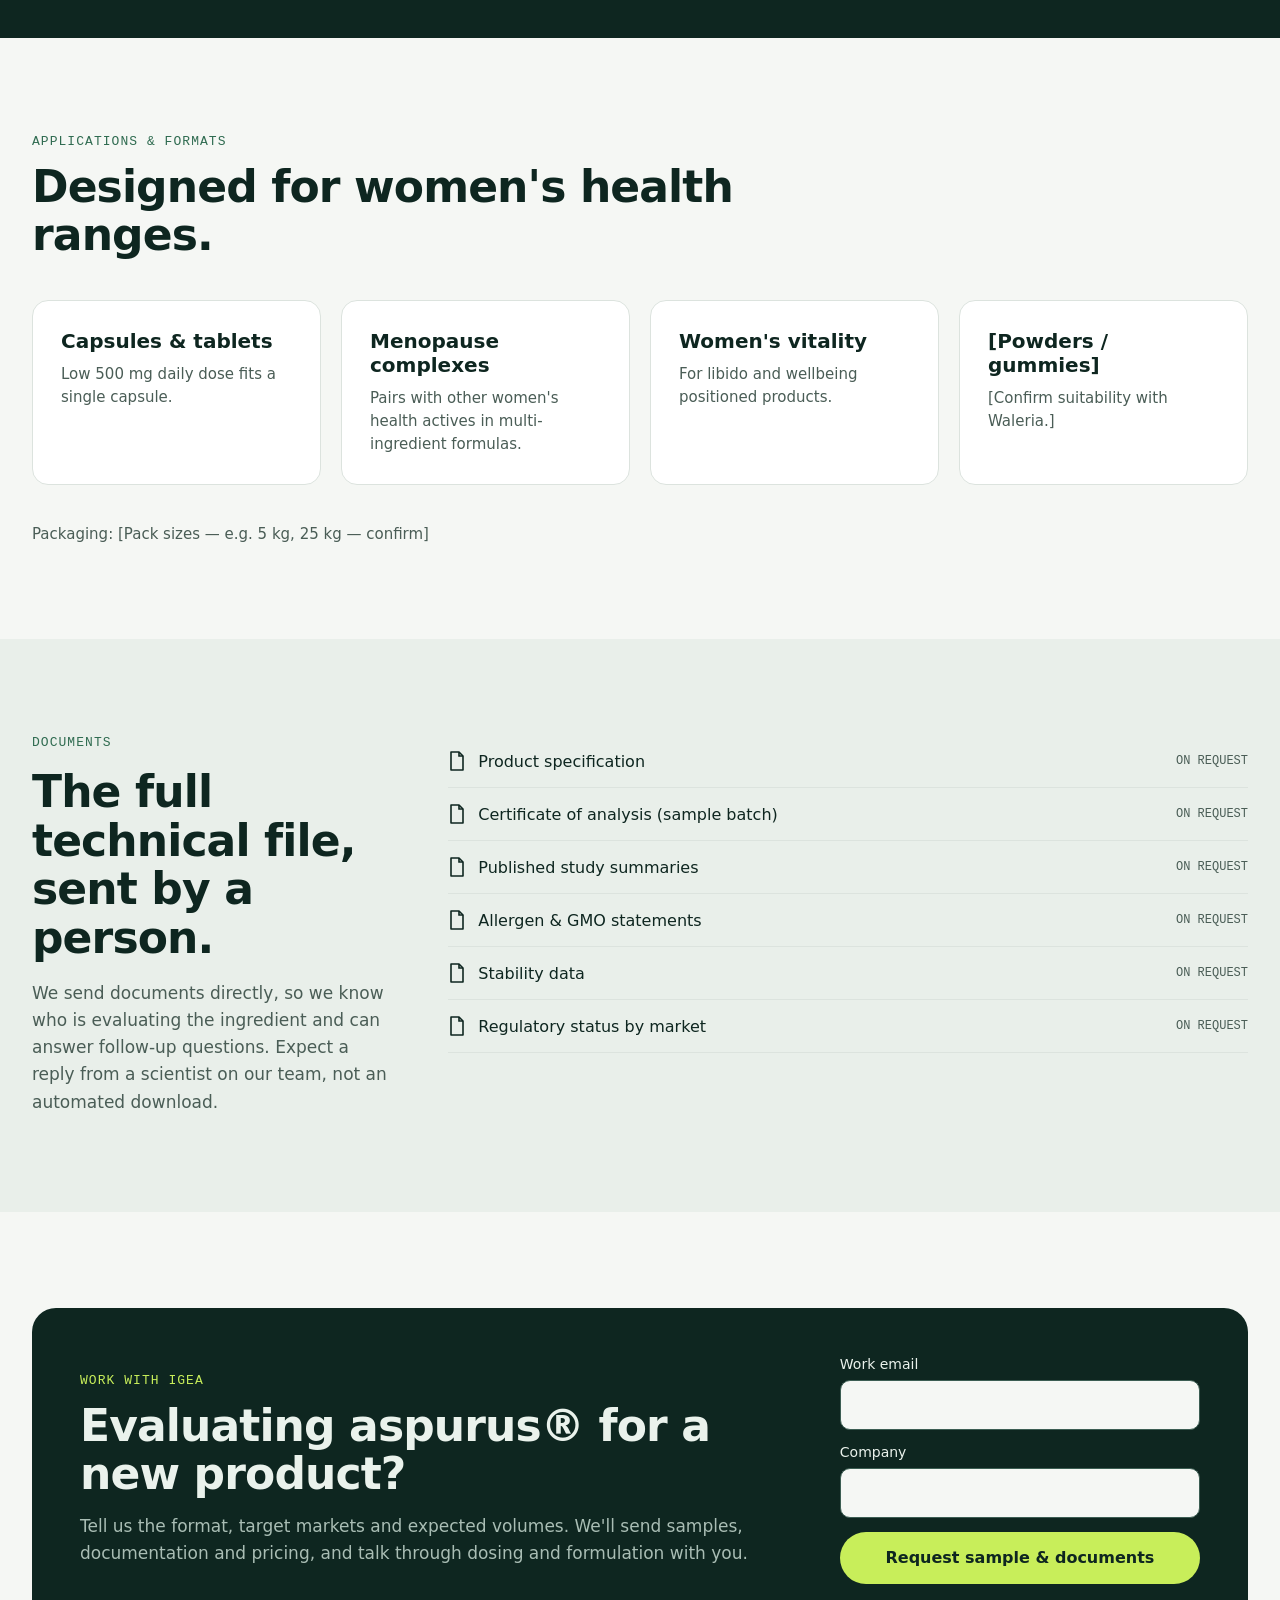
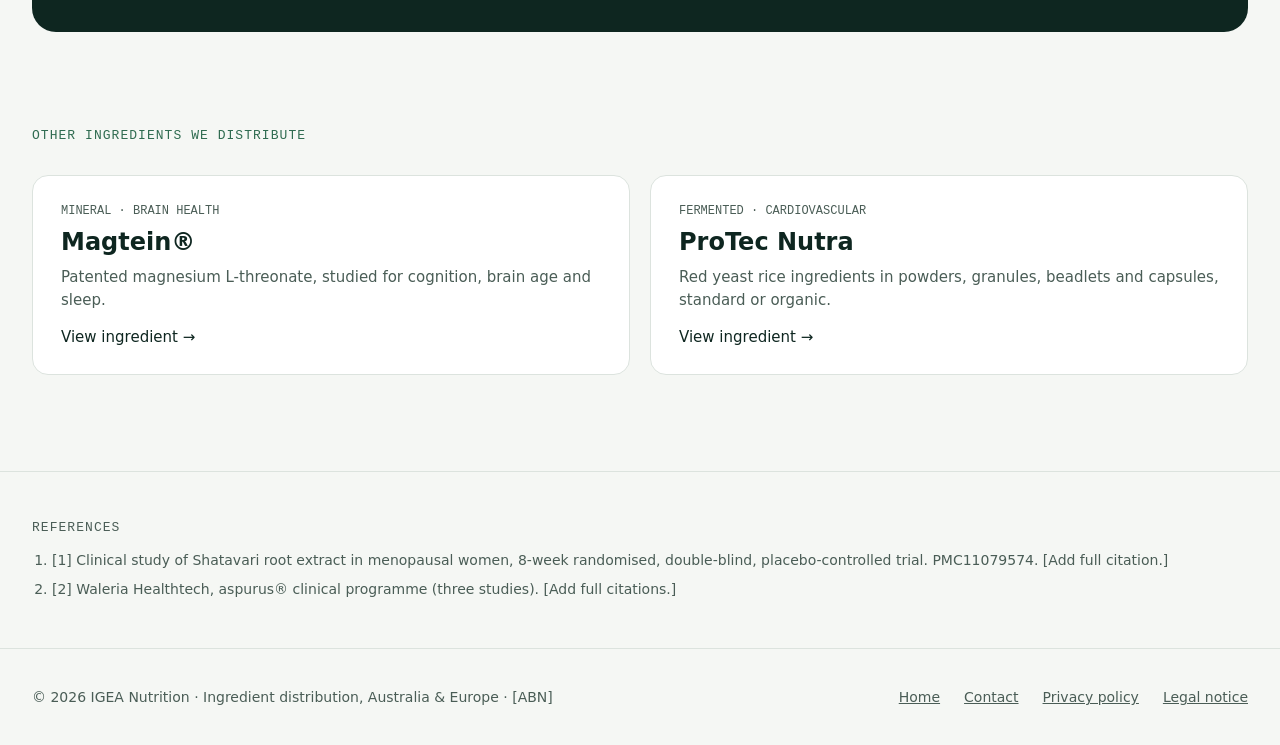
==== commit dc8e6558: "Hero carousel, brand marquee, illustrations, data sections, privacy and legal pages Co-Authored-By: " ====
--- a/aspurus.html
+++ b/aspurus.html
@@ -23,8 +23,8 @@
 </a>
 <div style="display: flex; flex-wrap: wrap; align-items: center; gap: 28px; font-size: 15px">
 <a href="index.html" style="text-decoration: none">Home</a>
-<a href="#overview" style="text-decoration: none">Ingredients</a>
-<a href="index.html" style="text-decoration: none">For ingredient brands</a>
+<a href="index.html#ingredients" style="text-decoration: none">Ingredients</a>
+<a href="index.html#brands" style="text-decoration: none">For ingredient brands</a>
 <a href="#request" style="text-decoration: none; background: #0E2620; color: #F5F7F4; padding: 12px 20px; border-radius: 999px; font-weight: 500">Request a sample</a>
 </div>
 </nav>
@@ -44,7 +44,7 @@
 <div style="display: flex; flex-wrap: wrap; gap: 8px; margin-top: 8px"><a href="#overview" style="text-decoration: none; padding: 10px 16px; border: 1px solid #DCE3DE; border-radius: 999px; background: #FFFFFF; font-size: 14px">Overview</a><a href="#specs" style="text-decoration: none; padding: 10px 16px; border: 1px solid #DCE3DE; border-radius: 999px; background: #FFFFFF; font-size: 14px">Technical specs</a><a href="#science" style="text-decoration: none; padding: 10px 16px; border: 1px solid #DCE3DE; border-radius: 999px; background: #FFFFFF; font-size: 14px">Science</a><a href="#applications" style="text-decoration: none; padding: 10px 16px; border: 1px solid #DCE3DE; border-radius: 999px; background: #FFFFFF; font-size: 14px">Applications</a><a href="#documents" style="text-decoration: none; padding: 10px 16px; border: 1px solid #DCE3DE; border-radius: 999px; background: #FFFFFF; font-size: 14px">Documents</a></div>
 </div>
 <div style="flex: 1 1 380px; min-width: 0; display: flex; flex-direction: column; gap: 16px">
-<div style="height: 220px; border-radius: 20px; background: #E3ECE4; display: flex; align-items: center; justify-content: center; color: #4A5D56; font-family: 'Geist Mono', monospace; font-size: 13px">[Shatavari root / extract powder photo]</div>
+<div style="height: 220px; border-radius: 20px; overflow: hidden"><svg viewBox="0 0 320 160" width="100%" height="100%" preserveAspectRatio="xMidYMid slice" role="img" aria-label="Illustration of Shatavari plant and roots" style="display: block"><rect width="320" height="160" fill="#E3ECE4"></rect><rect y="64" width="320" height="96" fill="#D9CBAE"></rect><g fill="#C4B28E"><circle cx="40" cy="96" r="3"></circle><circle cx="70" cy="140" r="2"></circle><circle cx="262" cy="100" r="3"></circle><circle cx="292" cy="146" r="2"></circle><circle cx="232" cy="136" r="2"></circle><circle cx="96" cy="112" r="2"></circle></g><path d="M160 62 C158 40 150 24 132 10 M160 62 C164 38 176 22 196 12 M160 62 C160 40 160 22 160 6" stroke="#2F6B50" stroke-width="3" fill="none" stroke-linecap="round"></path><path d="M152 46 l-9 -3 M152 46 l9 -3" stroke="#3E8A63" stroke-width="2" stroke-linecap="round" fill="none"></path><path d="M147 39 l-9 -3 M147 39 l9 -3" stroke="#3E8A63" stroke-width="2" stroke-linecap="round" fill="none"></path><path d="M143 31 l-9 -3 M143 31 l9 -3" stroke="#3E8A63" stroke-width="2" stroke-linecap="round" fill="none"></path><path d="M139 23 l-9 -3 M139 23 l9 -3" stroke="#3E8A63" stroke-width="2" stroke-linecap="round" fill="none"></path><path d="M135 15 l-9 -3 M135 15 l9 -3" stroke="#3E8A63" stroke-width="2" stroke-linecap="round" fill="none"></path><path d="M171 47 l-9 -3 M171 47 l9 -3" stroke="#3E8A63" stroke-width="2" stroke-linecap="round" fill="none"></path><path d="M176 40 l-9 -3 M176 40 l9 -3" stroke="#3E8A63" stroke-width="2" stroke-linecap="round" fill="none"></path><path d="M182 32 l-9 -3 M182 32 l9 -3" stroke="#3E8A63" stroke-width="2" stroke-linecap="round" fill="none"></path><path d="M187 24 l-9 -3 M187 24 l9 -3" stroke="#3E8A63" stroke-width="2" stroke-linecap="round" fill="none"></path><path d="M192 17 l-9 -3 M192 17 l9 -3" stroke="#3E8A63" stroke-width="2" stroke-linecap="round" fill="none"></path><path d="M160 45 l-9 -3 M160 45 l9 -3" stroke="#3E8A63" stroke-width="2" stroke-linecap="round" fill="none"></path><path d="M160 37 l-9 -3 M160 37 l9 -3" stroke="#3E8A63" stroke-width="2" stroke-linecap="round" fill="none"></path><path d="M160 28 l-9 -3 M160 28 l9 -3" stroke="#3E8A63" stroke-width="2" stroke-linecap="round" fill="none"></path><path d="M160 20 l-9 -3 M160 20 l9 -3" stroke="#3E8A63" stroke-width="2" stroke-linecap="round" fill="none"></path><path d="M160 12 l-9 -3 M160 12 l9 -3" stroke="#3E8A63" stroke-width="2" stroke-linecap="round" fill="none"></path><g fill="#F0E4C8" stroke="#B0915E" stroke-width="2"><ellipse cx="126" cy="104" rx="9" ry="34" transform="rotate(38 126 104)"></ellipse><ellipse cx="146" cy="114" rx="10" ry="40" transform="rotate(14 146 114)"></ellipse><ellipse cx="174" cy="114" rx="10" ry="40" transform="rotate(-12 174 114)"></ellipse><ellipse cx="196" cy="104" rx="9" ry="34" transform="rotate(-36 196 104)"></ellipse><ellipse cx="160" cy="118" rx="8" ry="36"></ellipse></g><circle cx="160" cy="68" r="9" fill="#8B6F47"></circle></svg></div>
 <div style="background: #0E2620; color: #EAF2EC; border-radius: 20px; padding: 28px; display: flex; flex-direction: column; gap: 18px; font-family: 'Geist Mono', monospace; font-size: 14px">
 <div style="display: flex; justify-content: space-between; align-items: center"><span style="color: #A9BDB4; letter-spacing: 0.06em">AT A GLANCE</span><span style="background: #C8EE5A; color: #0E2620; padding: 4px 10px; border-radius: 999px; font-size: 12px; font-weight: 500">IN PORTFOLIO</span></div>
 <div style="display: grid; grid-template-columns: repeat(2, minmax(0, 1fr)); gap: 14px 20px"><div><div style="color: #A9BDB4; font-size: 12px">BOTANICAL</div><div>Asparagus racemosus</div></div><div><div style="color: #A9BDB4; font-size: 12px">PART USED</div><div>Root</div></div><div><div style="color: #A9BDB4; font-size: 12px">MADE BY</div><div>Waleria Healthtech</div></div><div><div style="color: #A9BDB4; font-size: 12px">STUDIED DOSE</div><div>500 mg / day</div></div></div>
@@ -114,7 +114,7 @@
 <div style="max-width: 1240px; margin: 0 auto; padding: 96px 32px; display: flex; flex-wrap: wrap; gap: 56px">
 <div style="flex: 1 1 360px; min-width: 0; display: flex; flex-direction: column; gap: 18px">
 <p style="margin: 0; font-family: 'Geist Mono', monospace; font-size: 13px; letter-spacing: 0.08em; color: #2F6B50">DOCUMENTS</p><h2 style="margin: 0; font-size: clamp(30px, 3.6vw, 44px); line-height: 1.1; letter-spacing: -0.02em; font-weight: 600; color: #0E2620">The full technical file, sent by a person.</h2>
-<p style="margin: 0; font-size: 17px; line-height: 1.6; color: #4A5D56">We send documents directly, so we know who is evaluating the ingredient and can answer follow-up questions. Expect a reply from Peter, not an automated download.</p>
+<p style="margin: 0; font-size: 17px; line-height: 1.6; color: #4A5D56">We send documents directly, so we know who is evaluating the ingredient and can answer follow-up questions. Expect a reply from a scientist on our team, not an automated download.</p>
 </div>
 <ul style="flex: 999 1 520px; min-width: 0; list-style: none; margin: 0; padding: 0"><li style="display: flex; justify-content: space-between; align-items: center; gap: 16px; padding: 16px 0; border-bottom: 1px solid #DCE3DE">
 <span style="display: flex; align-items: center; gap: 12px; font-size: 16px"><svg width="18" height="20" viewBox="0 0 18 20" aria-hidden="true"><path d="M3 1h8l4 4v14H3z" fill="none" stroke="#0E2620" stroke-width="1.6" stroke-linejoin="round"></path><path d="M11 1v4h4" fill="none" stroke="#0E2620" stroke-width="1.6"></path></svg>Product specification</span>
@@ -165,7 +165,7 @@
 </section>
 <footer style="border-top: 1px solid #DCE3DE"><div style="max-width: 1240px; margin: 0 auto; padding: 40px 32px; display: flex; flex-wrap: wrap; justify-content: space-between; gap: 16px; font-size: 14px; color: #4A5D56">
 <span>© 2026 IGEA Nutrition · Ingredient distribution, Australia &amp; Europe · [ABN]</span>
-<div style="display: flex; flex-wrap: wrap; gap: 24px"><a href="index.html" style="color: #4A5D56">Home</a><a href="#request" style="color: #4A5D56">Contact</a><a href="index.html" style="color: #4A5D56">Privacy</a></div>
+<div style="display: flex; flex-wrap: wrap; gap: 24px"><a href="index.html" style="color: #4A5D56">Home</a><a href="#request" style="color: #4A5D56">Contact</a><a href="privacy.html" style="color: #4A5D56">Privacy policy</a><a href="legal.html" style="color: #4A5D56">Legal notice</a></div>
 </div></footer>
 </div>
 </body>
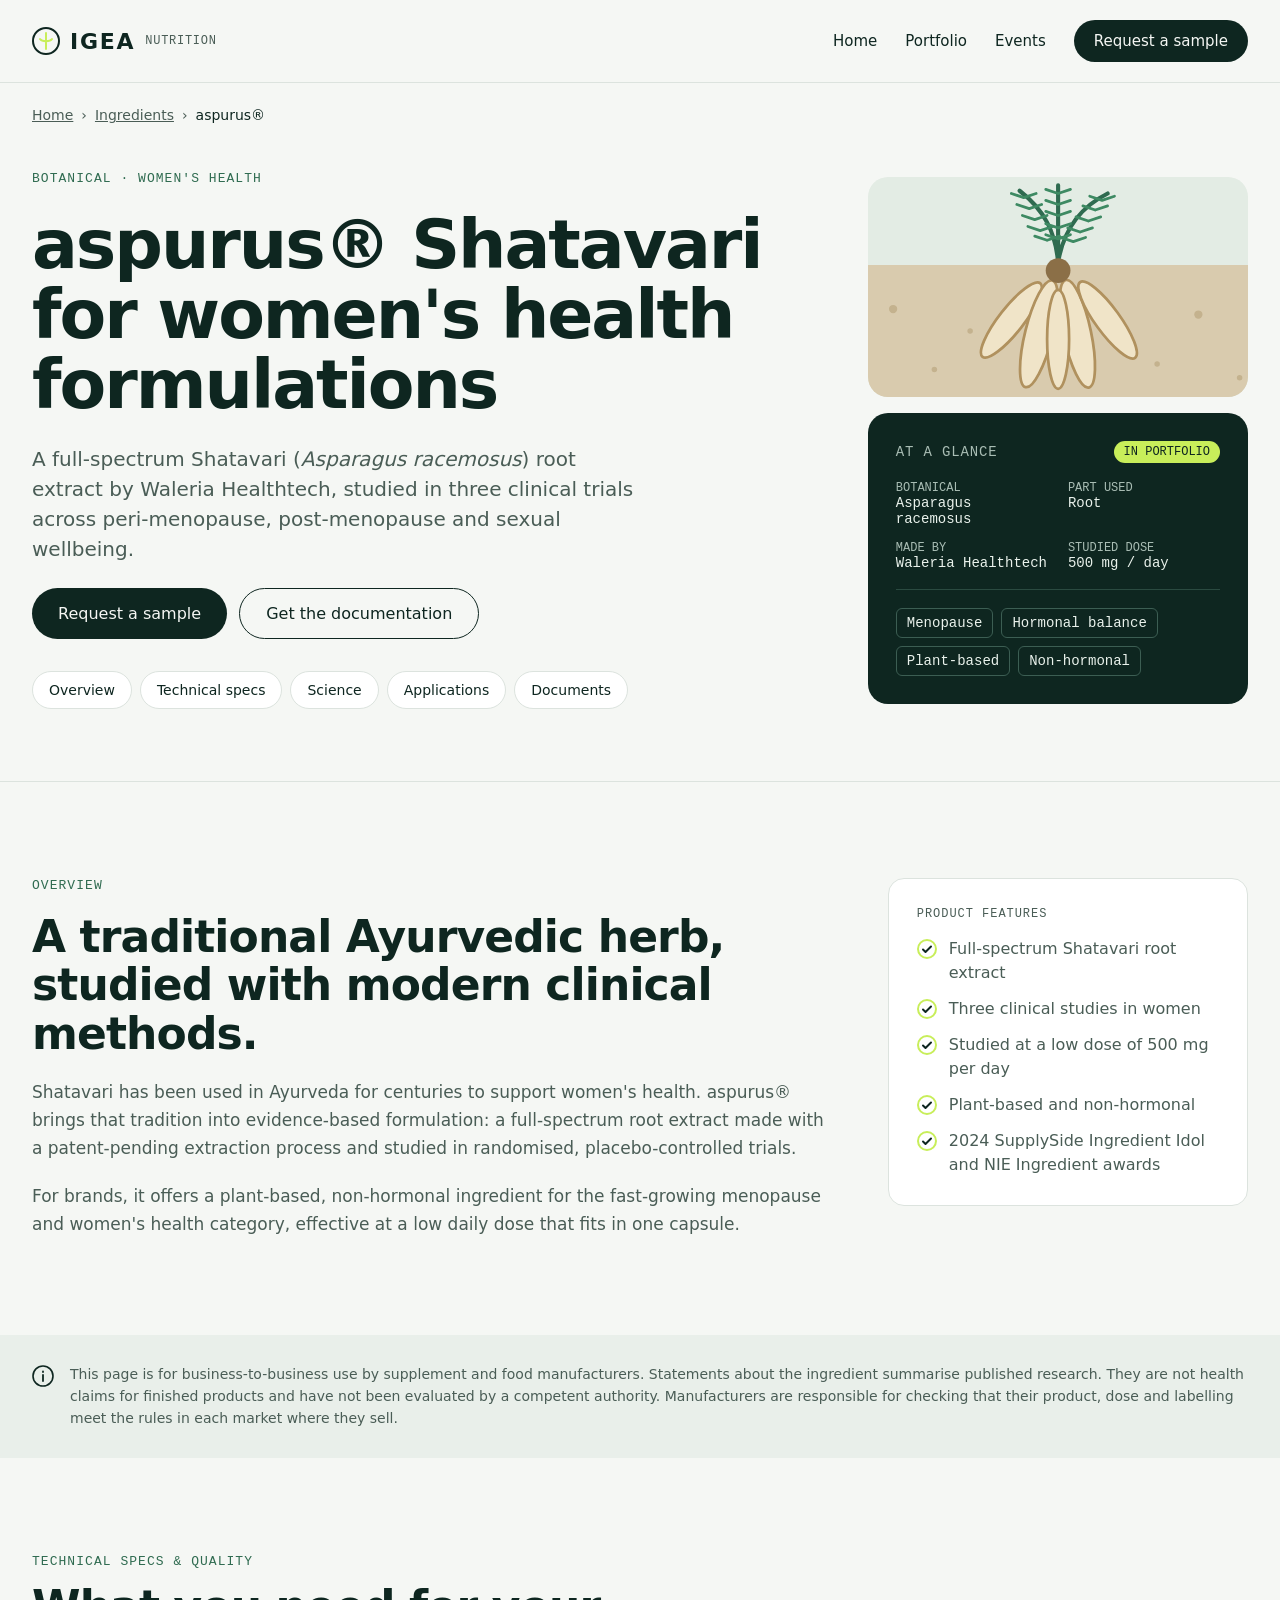
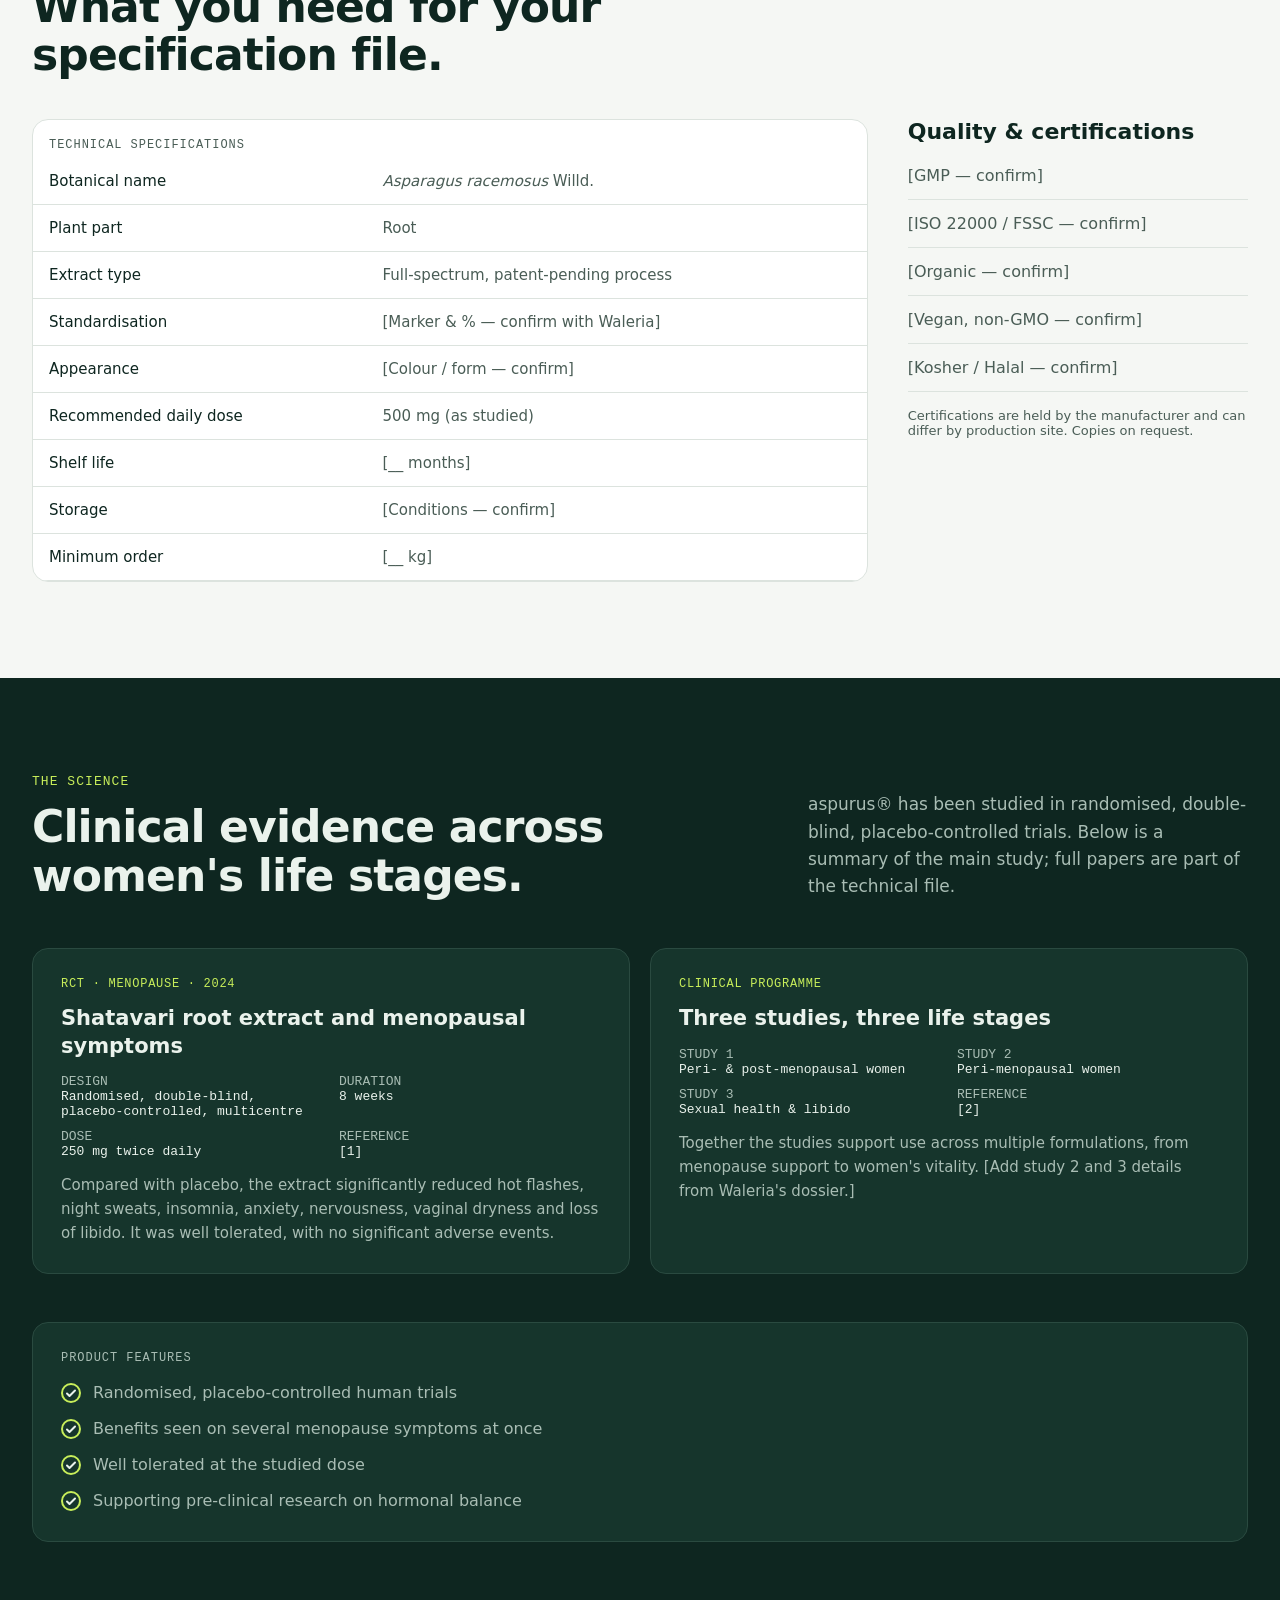
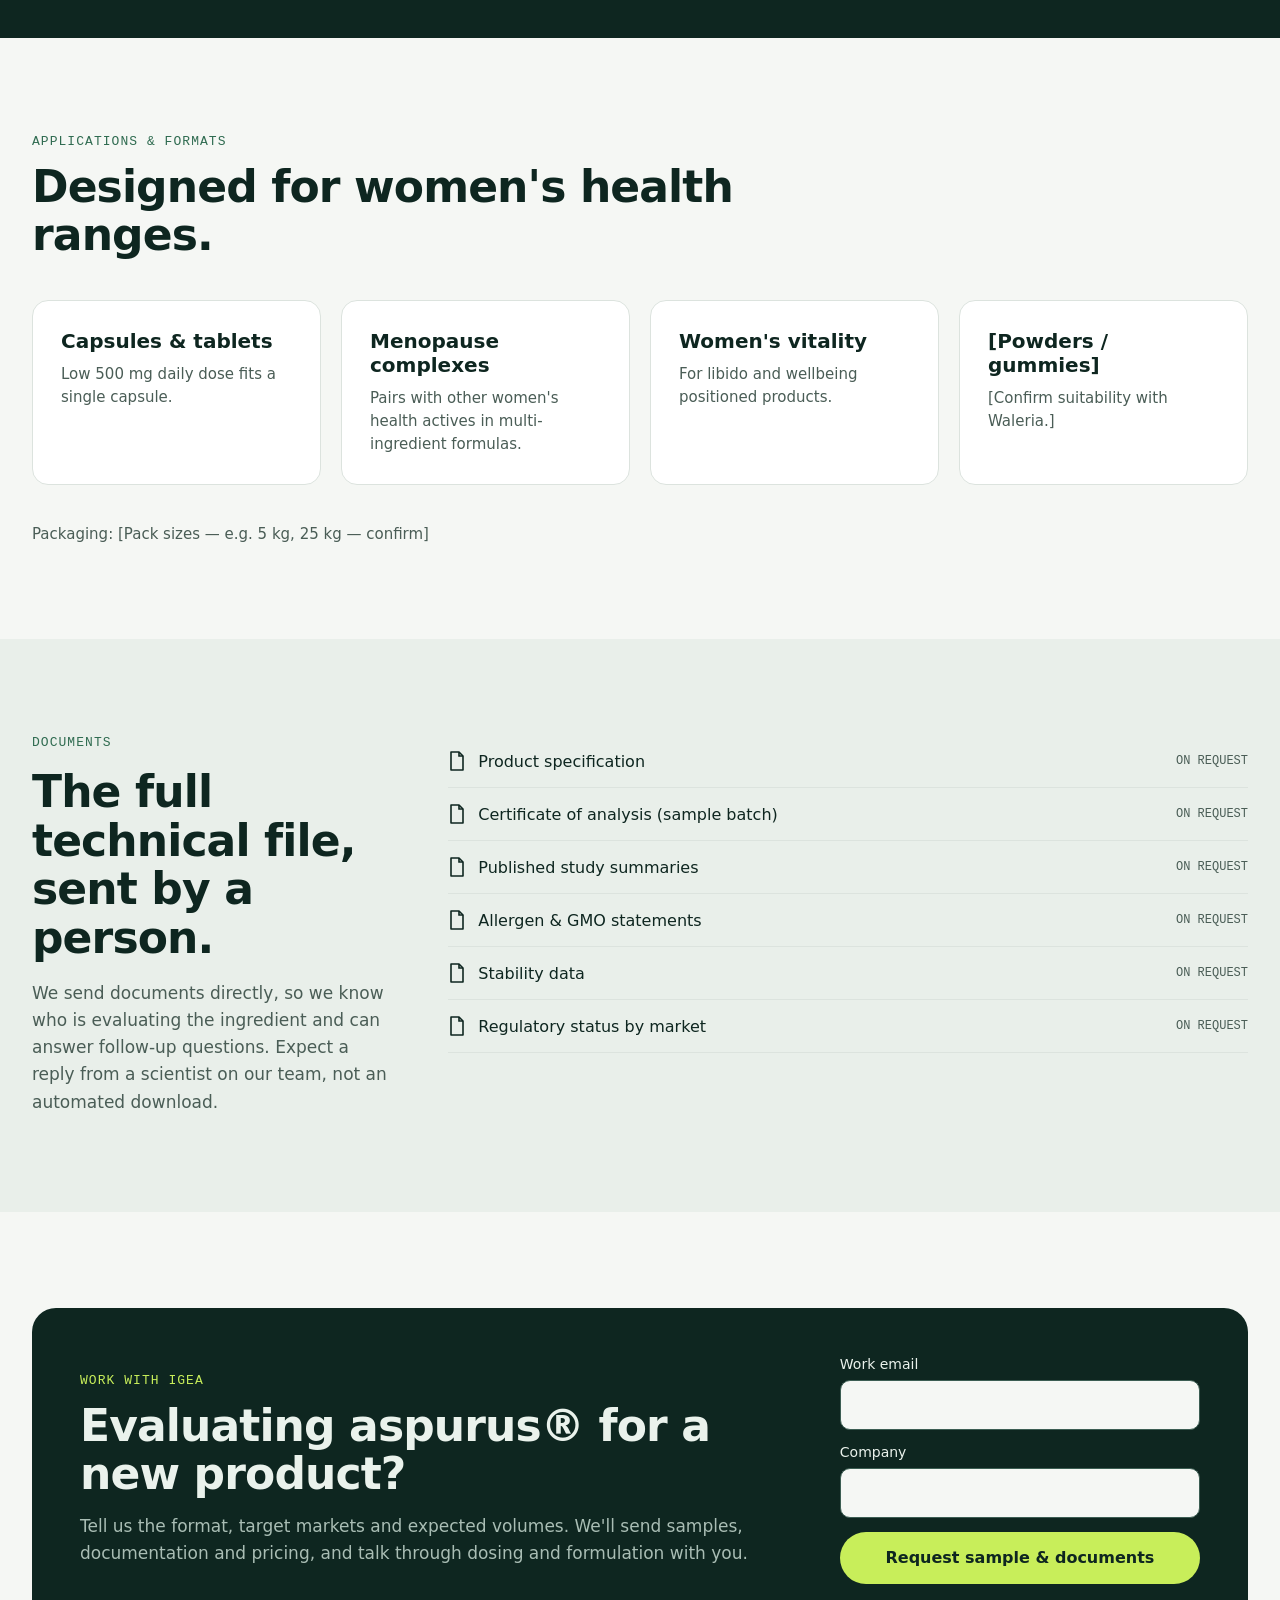
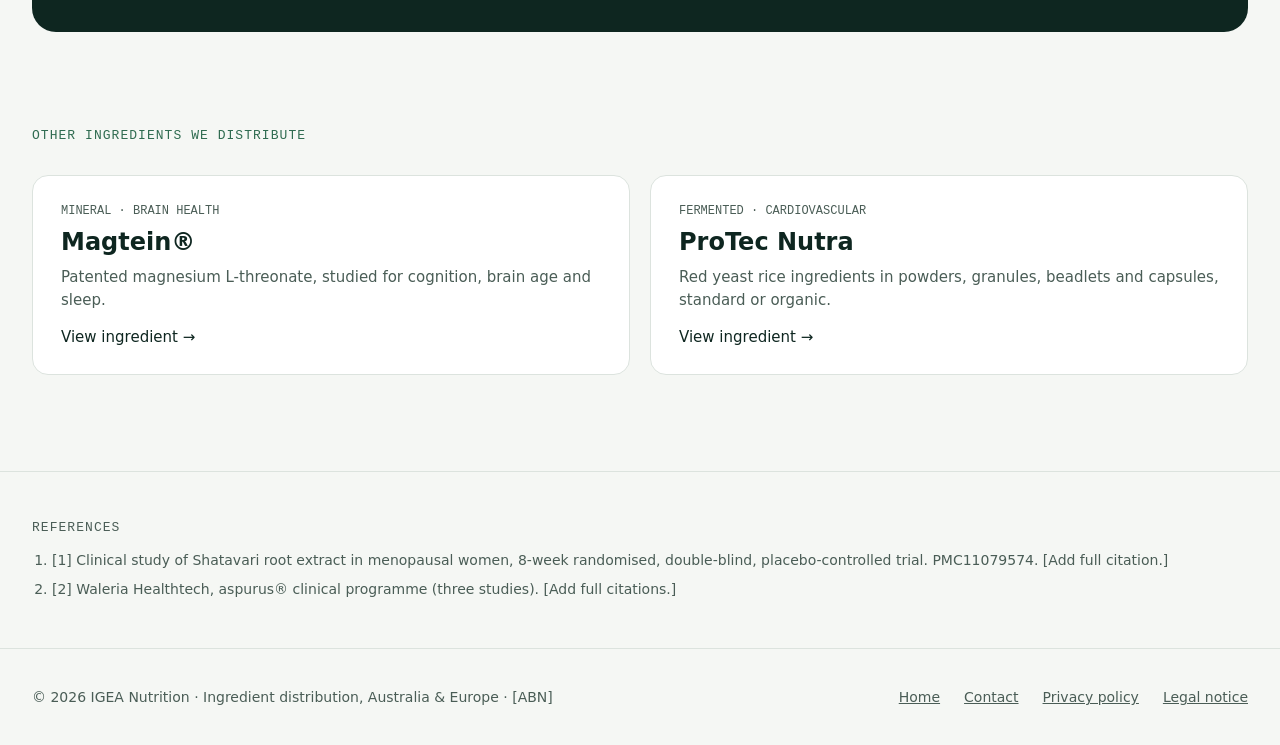
==== commit d29f0647: "Problem-led technical homepage: remove buyer/brand sections, add events and team Co-Authored-By: Cla" ====
--- a/aspurus.html
+++ b/aspurus.html
@@ -23,8 +23,8 @@
 </a>
 <div style="display: flex; flex-wrap: wrap; align-items: center; gap: 28px; font-size: 15px">
 <a href="index.html" style="text-decoration: none">Home</a>
-<a href="index.html#ingredients" style="text-decoration: none">Ingredients</a>
-<a href="index.html#brands" style="text-decoration: none">For ingredient brands</a>
+<a href="index.html#ingredients" style="text-decoration: none">Portfolio</a>
+<a href="index.html#events" style="text-decoration: none">Events</a>
 <a href="#request" style="text-decoration: none; background: #0E2620; color: #F5F7F4; padding: 12px 20px; border-radius: 999px; font-weight: 500">Request a sample</a>
 </div>
 </nav>
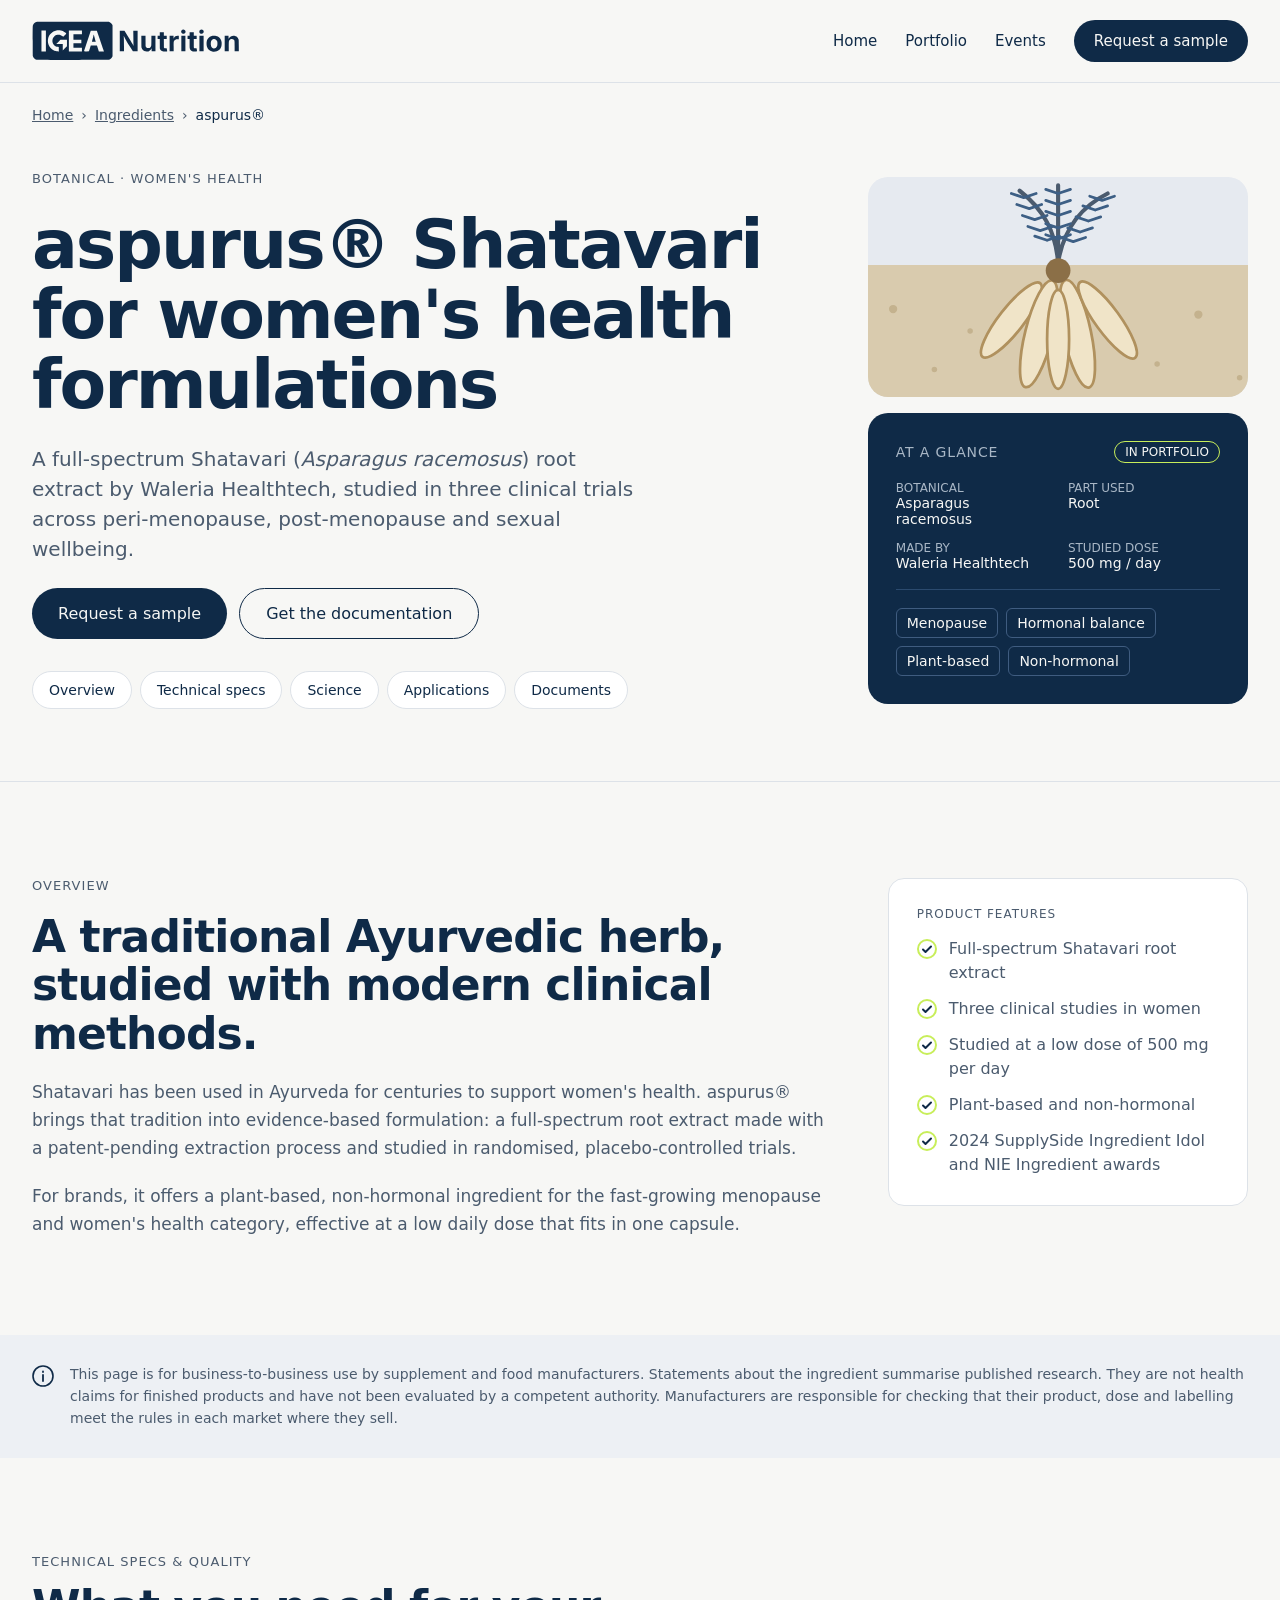
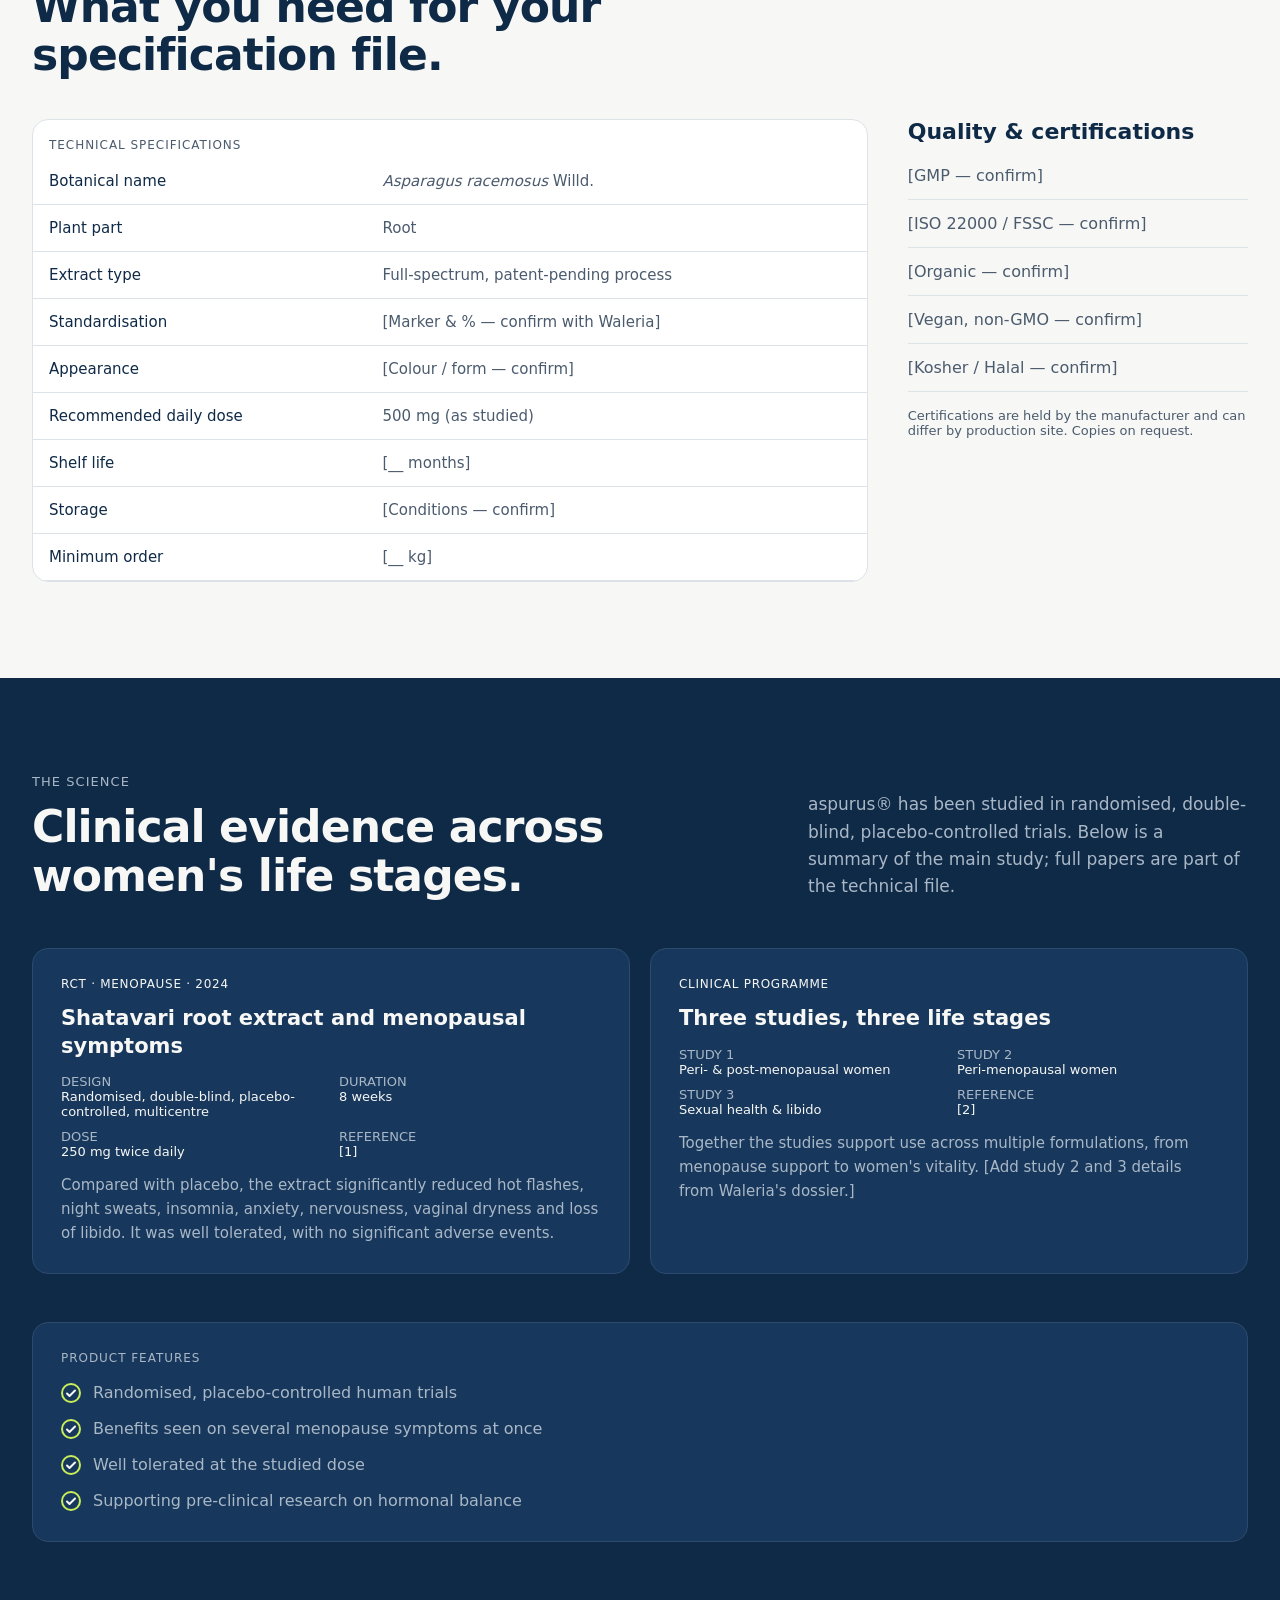
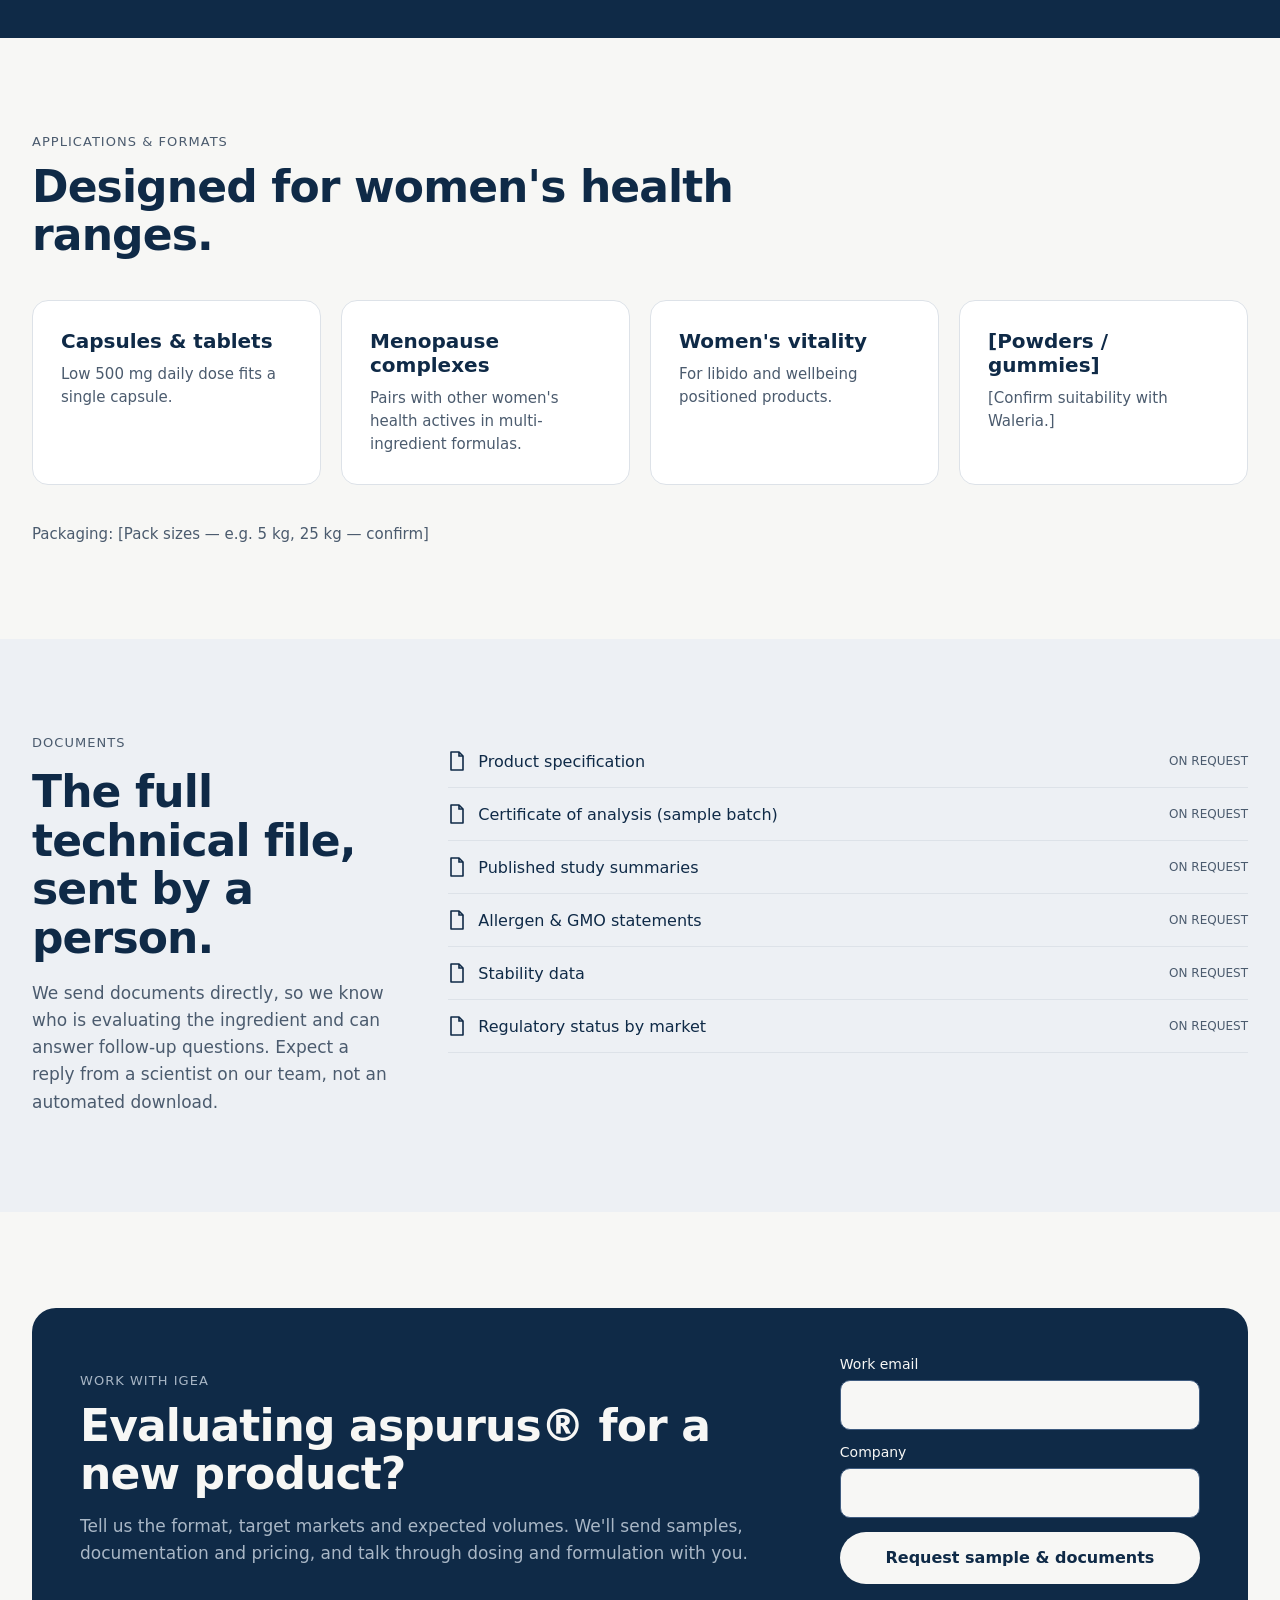
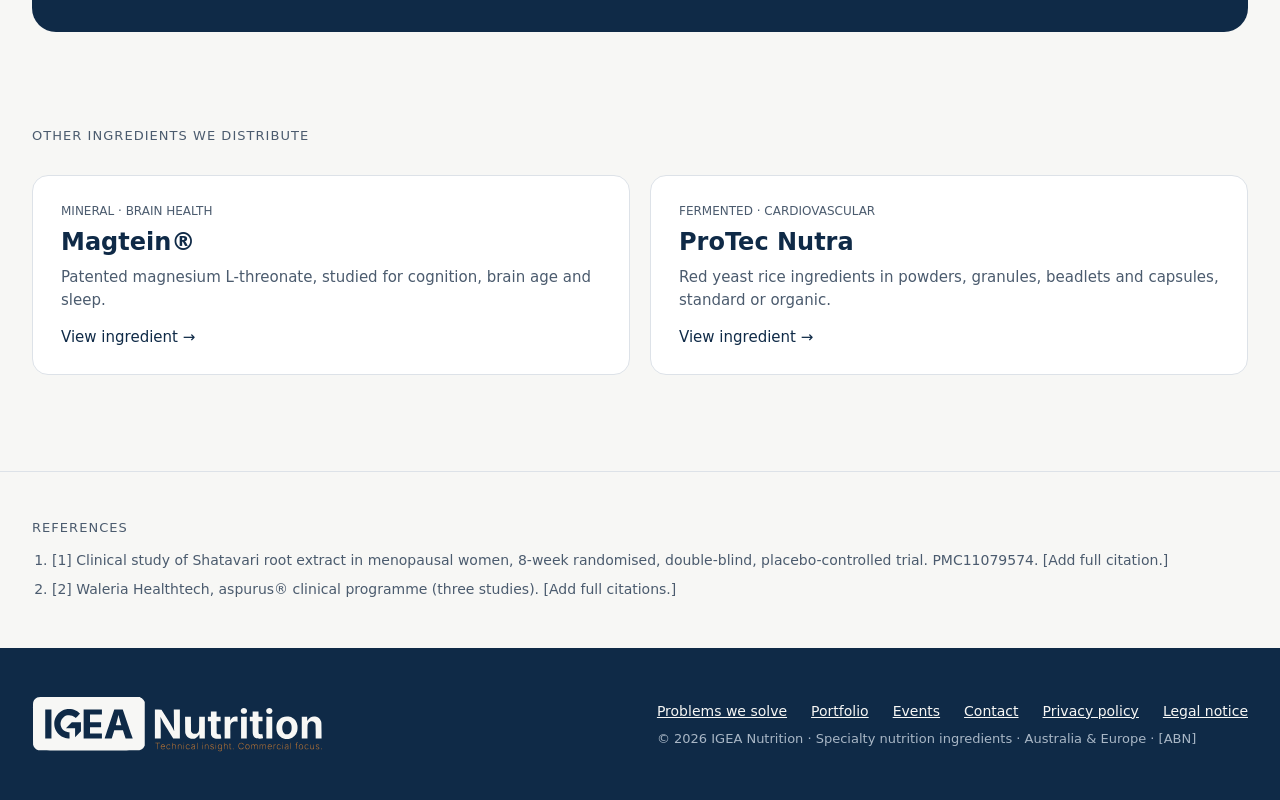
==== commit d3c6de9a: "Apply IGEA brand: logo, navy and copper palette, Inter, favicon Co-Authored-By: Claude Opus 5.5 <nor" ====
--- a/aspurus.html
+++ b/aspurus.html
@@ -2,171 +2,180 @@
 <html lang="en">
 <head>
 <meta charset="utf-8">
+<link rel="icon" type="image/svg+xml" href="assets/favicon.svg">
 <meta name="viewport" content="width=device-width, initial-scale=1">
 <title>aspurus® — IGEA Nutrition</title>
 <meta name="description" content="aspurus® Shatavari root extract for women's health formulations, distributed by IGEA Nutrition.">
 <link rel="stylesheet" href="fonts/fonts.css">
 <style>
-body{margin:0;background:#F5F7F4}
-a{color:#0E2620}a:hover{color:#2F7D5B}
+body{margin:0;background:#F7F7F5}
+a{color:#0F2A47}a:hover{color:#B87333}
 input,select,textarea,button{font-family:inherit}
 </style>
 </head>
 <body>
-<div style="font-family: 'Geist', system-ui, sans-serif; color: #0E2620; background: #F5F7F4; width: 100%; min-height: 100vh">
-<header style="border-bottom: 1px solid #DCE3DE; background: #F5F7F4">
+<div style="font-family: 'Inter', system-ui, sans-serif; color: #0F2A47; background: #F7F7F5; width: 100%; min-height: 100vh">
+<header style="border-bottom: 1px solid #DDE2E8; background: #F7F7F5">
 <nav aria-label="Main" style="max-width: 1240px; margin: 0 auto; padding: 20px 32px; display: flex; flex-wrap: wrap; align-items: center; justify-content: space-between; gap: 16px">
-<a href="index.html" style="display: flex; align-items: center; gap: 10px; text-decoration: none">
-<svg width="28" height="28" viewBox="0 0 28 28" aria-hidden="true"><circle cx="14" cy="14" r="13" fill="none" stroke="#0E2620" stroke-width="2"></circle><path d="M14 6v16M8 12c2 3 10 3 12 0" fill="none" stroke="#C8EE5A" stroke-width="2" stroke-linecap="round"></path></svg>
-<span style="font-weight: 700; font-size: 22px; letter-spacing: 0.08em">IGEA</span>
-<span style="font-family: 'Geist Mono', monospace; font-size: 12px; color: #4A5D56; letter-spacing: 0.06em">NUTRITION</span>
-</a>
+<a href="index.html" aria-label="IGEA Nutrition home" style="display: flex; align-items: center; text-decoration: none"><svg viewBox="0 0 1734 334" role="img" aria-label="IGEA Nutrition" style="display: block; height: 40px; width: auto"><path fill="#0F2A47" fill-rule="evenodd" d="M37.5 323.6C22.8 320.0 10.4 307.5 7.0 292.8C6.4 290.1 6.0 242.8 6.0 164.9C6.0 43.7 6.0 41.1 8.0 34.7C11.8 22.3 22.5 11.7 34.9 8.0C41.5 6.0 43.4 6.0 342.0 6.2L642.5 6.5L649.2 9.7C658.0 13.8 665.2 21.0 669.3 29.8L672.5 36.5L672.5 165.5L672.5 294.5L669.3 301.0C663.4 312.9 652.3 321.7 640.1 324.0C631.7 325.6 44.0 325.2 37.5 323.6ZM1504.5 254.4C1482.6 249.7 1466.0 233.4 1459.9 210.3C1457.1 200.1 1456.9 179.9 1459.4 169.5C1462.3 157.5 1467.3 148.4 1475.9 139.9C1488.3 127.5 1500.9 122.7 1520.5 122.7C1533.7 122.7 1542.7 124.7 1551.9 129.5C1569.1 138.6 1579.7 154.4 1583.1 176.0C1584.5 185.1 1583.7 202.2 1581.6 210.5C1575.5 233.2 1558.5 249.8 1536.5 254.5C1527.7 256.3 1513.6 256.3 1504.5 254.4ZM944.0 253.5C930.3 249.6 919.8 238.8 915.2 223.5C913.9 219.4 913.6 209.9 913.3 171.2L912.9 124.0L930.4 124.0L947.9 124.0L948.2 167.2L948.5 210.5L951.0 215.0C952.4 217.4 955.4 220.8 957.8 222.4C961.5 225.0 963.2 225.5 969.6 225.8C979.0 226.3 984.5 224.4 989.5 218.8C996.6 211.0 996.5 212.1 996.8 165.8L997.1 124.0L1014.1 124.0L1031.0 124.0L1031.0 188.5L1031.0 253.0L1015.0 253.0L999.0 253.0L999.0 245.1C999.0 240.8 998.7 235.2 998.4 232.6L997.7 227.9L994.8 233.2C990.6 240.9 982.8 248.4 975.6 251.6C970.5 253.9 967.8 254.4 959.5 254.7C952.7 254.9 947.8 254.5 944.0 253.5ZM1091.1 253.4C1081.5 250.8 1073.9 244.4 1069.8 235.5C1067.5 230.6 1067.5 229.8 1067.2 190.2L1066.9 150.0L1058.0 150.0L1049.0 150.0L1049.0 137.0L1049.0 124.0L1058.0 124.0L1067.0 124.0L1067.0 108.5L1067.0 93.0L1084.0 93.0L1101.0 93.0L1101.0 108.5L1101.0 124.0L1113.0 124.0L1125.0 124.0L1125.0 137.0L1125.0 150.0L1113.0 150.0L1100.9 150.0L1101.2 186.0L1101.5 222.0L1104.3 224.7C1106.9 227.3 1107.6 227.5 1115.7 227.5L1124.3 227.5L1126.6 239.0C1127.9 245.3 1128.9 251.0 1128.9 251.6C1129.1 254.8 1101.0 256.1 1091.1 253.4ZM1338.9 252.7C1326.0 248.3 1319.1 239.6 1317.0 225.5C1316.5 221.7 1316.0 203.1 1316.0 184.2L1316.0 150.0L1307.5 150.0L1299.0 150.0L1299.0 137.0L1299.0 124.0L1307.5 124.0L1316.0 124.0L1316.0 108.5L1316.0 93.0L1333.5 93.0L1351.0 93.0L1351.0 108.5L1351.0 124.0L1363.0 124.0L1375.0 124.0L1375.0 137.0L1375.0 150.0L1363.0 150.0L1351.0 150.0L1351.0 185.0C1351.0 223.6 1351.1 224.6 1357.0 227.0C1359.1 227.9 1362.3 228.1 1367.0 227.6L1373.9 227.0L1374.9 232.2C1378.2 248.2 1378.7 252.2 1377.6 252.6C1373.1 254.1 1365.9 255.0 1356.5 254.9C1347.7 254.9 1344.2 254.5 1338.9 252.7ZM116.0 167.0L116.0 80.0L97.5 80.0L79.0 80.0L79.0 167.0L79.0 254.0L97.5 254.0L116.0 254.0L116.0 167.0ZM223.8 235.2L223.5 216.5L216.5 215.9C186.8 213.1 165.3 184.8 171.2 156.1C173.5 144.7 177.3 137.6 185.5 129.5C193.6 121.3 200.7 117.5 212.1 115.2C226.9 112.1 243.5 116.8 255.6 127.4L260.7 131.9L273.6 118.9C284.5 107.9 286.3 105.7 285.4 104.2C284.8 103.3 281.2 99.9 277.4 96.7C268.7 89.3 253.4 81.8 241.5 78.9C230.6 76.3 214.0 76.1 203.5 78.3C168.7 85.7 141.6 112.8 134.3 147.5C132.1 157.9 132.4 174.8 134.9 185.4C142.6 217.5 167.4 243.0 199.0 251.0C207.8 253.2 210.6 253.7 218.3 253.9L224.0 254.0L223.8 235.2ZM417.0 238.5L417.0 223.0L381.5 223.0L346.0 223.0L346.0 204.5L346.0 186.0L379.0 186.0L412.0 186.0L412.0 171.5L412.0 157.0L379.0 157.0L346.0 157.0L346.0 134.0L346.0 111.0L381.5 111.0L417.0 111.0L417.0 95.5L417.0 80.0L362.5 80.0L308.0 80.0L308.0 167.0L308.0 254.0L362.5 254.0L417.0 254.0L417.0 238.5ZM483.0 229.0L490.6 204.5L516.5 204.3L542.5 204.0L550.5 229.0L558.4 254.0L579.7 254.0L600.9 254.0L592.9 230.8C588.5 218.0 575.1 178.9 563.1 144.0L541.3 80.5L516.1 80.5L490.8 80.5L462.4 166.0C446.8 213.0 434.0 252.1 434.0 252.8C434.0 253.8 438.5 254.0 454.7 253.8L475.4 253.5L483.0 229.0ZM733.0 167.0L733.0 81.0L752.7 81.2L772.3 81.5L801.7 128.5C820.7 158.8 834.2 181.5 839.7 192.5L848.2 209.5L847.6 200.0C847.3 194.8 846.7 165.9 846.4 135.8L845.7 81.0L863.9 81.0L882.0 81.0L882.0 167.0L882.0 253.0L862.2 253.0L842.5 253.0L817.2 212.6C789.4 168.3 781.9 155.6 772.8 137.2C769.4 130.5 766.5 125.1 766.3 125.3C766.2 125.5 766.4 132.2 767.0 140.1C767.5 148.0 768.0 176.7 768.0 203.8L768.0 253.0L750.5 253.0L733.0 253.0L733.0 167.0ZM1149.0 188.5L1149.0 124.0L1165.5 124.0L1181.9 124.0L1182.2 135.8L1182.5 147.5L1185.1 141.9C1191.8 127.6 1204.4 120.7 1220.2 122.5L1226.0 123.2L1226.0 138.6L1226.0 154.0L1223.4 153.4C1221.9 153.0 1217.1 152.7 1212.6 152.6C1205.3 152.5 1203.8 152.8 1197.9 155.7C1193.3 158.0 1190.4 160.2 1188.5 162.9C1183.2 170.7 1183.1 171.4 1183.0 213.8L1183.0 253.0L1166.0 253.0L1149.0 253.0L1149.0 188.5ZM1247.0 188.5L1247.0 124.0L1264.0 124.0L1281.0 124.0L1281.0 188.5L1281.0 253.0L1264.0 253.0L1247.0 253.0L1247.0 188.5ZM1398.0 188.5L1398.0 124.0L1415.5 124.0L1433.0 124.0L1433.0 188.5L1433.0 253.0L1415.5 253.0L1398.0 253.0L1398.0 188.5ZM1609.0 188.5L1609.0 124.0L1625.0 124.0L1641.0 124.0L1641.0 128.8C1641.0 131.4 1641.3 137.2 1641.6 141.6L1642.3 149.8L1644.9 144.9C1653.9 128.1 1670.0 120.2 1689.8 123.0C1706.7 125.3 1718.6 135.4 1724.3 152.3C1726.3 158.2 1726.5 160.8 1726.8 205.8L1727.1 253.0L1709.6 253.0L1692.0 253.0L1692.0 211.7C1692.0 165.5 1691.8 164.2 1685.3 157.6C1675.3 147.7 1656.3 149.5 1648.3 161.3C1646.6 163.9 1644.7 168.2 1644.1 171.0C1643.4 174.2 1643.0 190.7 1643.0 214.5L1643.0 253.0L1626.0 253.0L1609.0 253.0L1609.0 188.5ZM292.0 183.8L292.0 157.0L264.7 157.0L237.5 157.0L220.0 174.5L202.5 192.0L229.8 192.0L257.0 192.0L257.0 218.7L257.0 245.5L274.5 228.0L292.0 210.5L292.0 183.8ZM1533.8 225.4C1539.4 221.9 1543.9 215.6 1546.6 207.4C1549.4 198.7 1549.2 177.9 1546.2 169.6C1540.6 154.5 1529.2 147.2 1515.5 150.0C1502.9 152.6 1495.3 163.1 1493.1 180.9C1491.9 190.5 1493.1 202.5 1496.1 210.5C1498.7 217.5 1505.8 225.4 1511.3 227.4C1518.0 229.9 1527.9 229.0 1533.8 225.4ZM500.5 172.2C501.9 168.5 508.9 141.8 512.0 127.8C513.9 119.6 515.5 113.2 515.7 113.4C515.9 113.6 518.5 123.2 521.5 134.6C524.5 146.1 528.2 159.7 529.8 164.8L532.8 174.0L516.3 174.0C501.0 174.0 499.8 173.9 500.5 172.2ZM1259.4 106.1C1253.9 104.7 1249.2 101.1 1247.1 96.6C1238.2 78.3 1261.6 62.7 1277.0 76.7C1285.9 84.7 1283.9 98.9 1273.1 104.4C1269.6 106.2 1263.2 107.0 1259.4 106.1ZM1410.6 105.9C1402.2 103.9 1397.0 97.5 1397.0 89.1C1397.0 83.1 1398.7 79.3 1403.0 75.6C1415.0 65.6 1434.0 73.6 1434.0 88.7C1434.0 95.1 1432.2 99.0 1427.7 102.4C1425.1 104.4 1417.2 107.2 1415.0 106.9C1414.7 106.8 1412.8 106.4 1410.6 105.9Z"></path></svg></a>
 <div style="display: flex; flex-wrap: wrap; align-items: center; gap: 28px; font-size: 15px">
 <a href="index.html" style="text-decoration: none">Home</a>
 <a href="index.html#ingredients" style="text-decoration: none">Portfolio</a>
 <a href="index.html#events" style="text-decoration: none">Events</a>
-<a href="#request" style="text-decoration: none; background: #0E2620; color: #F5F7F4; padding: 12px 20px; border-radius: 999px; font-weight: 500">Request a sample</a>
+<a href="#request" style="text-decoration: none; background: #0F2A47; color: #F7F7F5; padding: 12px 20px; border-radius: 999px; font-weight: 500">Request a sample</a>
 </div>
 </nav>
 </header>
-<nav aria-label="Breadcrumb" style="max-width: 1240px; margin: 0 auto; padding: 24px 32px 0; font-size: 14px; color: #4A5D56; display: flex; flex-wrap: wrap; gap: 8px">
-<a href="index.html" style="color: #4A5D56">Home</a><span aria-hidden="true">›</span><a href="index.html" style="color: #4A5D56">Ingredients</a><span aria-hidden="true">›</span><span style="color: #0E2620">aspurus®</span>
+<nav aria-label="Breadcrumb" style="max-width: 1240px; margin: 0 auto; padding: 24px 32px 0; font-size: 14px; color: #4B5B6E; display: flex; flex-wrap: wrap; gap: 8px">
+<a href="index.html" style="color: #4B5B6E">Home</a><span aria-hidden="true">›</span><a href="index.html" style="color: #4B5B6E">Ingredients</a><span aria-hidden="true">›</span><span style="color: #0F2A47">aspurus®</span>
 </nav>
 <section style="max-width: 1240px; margin: 0 auto; padding: 48px 32px 72px; display: flex; flex-wrap: wrap; gap: 56px; align-items: center">
 <div style="flex: 999 1 560px; min-width: 0; display: flex; flex-direction: column; gap: 24px">
-<p style="margin: 0; font-family: 'Geist Mono', monospace; font-size: 13px; letter-spacing: 0.08em; color: #2F6B50">BOTANICAL · WOMEN'S HEALTH</p>
-<h1 style="margin: 0; font-size: clamp(42px, 5.4vw, 68px); line-height: 1.03; letter-spacing: -0.03em; font-weight: 600">aspurus® Shatavari for women's health formulations</h1>
-<p style="margin: 0; font-size: 20px; line-height: 1.5; color: #4A5D56; max-width: 620px">A full-spectrum Shatavari (<i>Asparagus racemosus</i>) root extract by Waleria Healthtech, studied in three clinical trials across peri-menopause, post-menopause and sexual wellbeing.</p>
+<p style="margin: 0; font-family: 'Inter', system-ui, sans-serif; font-size: 13px; letter-spacing: 0.08em; color: #4B5B6E">BOTANICAL · WOMEN'S HEALTH</p>
+<h1 style="margin: 0; font-size: clamp(42px, 5.4vw, 68px); line-height: 1.03; letter-spacing: -0.03em; font-weight: 700">aspurus® Shatavari for women's health formulations</h1>
+<p style="margin: 0; font-size: 20px; line-height: 1.5; color: #4B5B6E; max-width: 620px">A full-spectrum Shatavari (<i>Asparagus racemosus</i>) root extract by Waleria Healthtech, studied in three clinical trials across peri-menopause, post-menopause and sexual wellbeing.</p>
 <div style="display: flex; flex-wrap: wrap; gap: 12px">
-<a href="#request" style="text-decoration: none; background: #0E2620; color: #F5F7F4; padding: 16px 26px; border-radius: 999px; font-weight: 500; font-size: 16px">Request a sample</a>
-<a href="#documents" style="text-decoration: none; border: 1px solid #0E2620; padding: 15px 26px; border-radius: 999px; font-weight: 500; font-size: 16px">Get the documentation</a>
+<a href="#request" style="text-decoration: none; background: #0F2A47; color: #F7F7F5; padding: 16px 26px; border-radius: 999px; font-weight: 500; font-size: 16px">Request a sample</a>
+<a href="#documents" style="text-decoration: none; border: 1px solid #0F2A47; padding: 15px 26px; border-radius: 999px; font-weight: 500; font-size: 16px">Get the documentation</a>
 </div>
-<div style="display: flex; flex-wrap: wrap; gap: 8px; margin-top: 8px"><a href="#overview" style="text-decoration: none; padding: 10px 16px; border: 1px solid #DCE3DE; border-radius: 999px; background: #FFFFFF; font-size: 14px">Overview</a><a href="#specs" style="text-decoration: none; padding: 10px 16px; border: 1px solid #DCE3DE; border-radius: 999px; background: #FFFFFF; font-size: 14px">Technical specs</a><a href="#science" style="text-decoration: none; padding: 10px 16px; border: 1px solid #DCE3DE; border-radius: 999px; background: #FFFFFF; font-size: 14px">Science</a><a href="#applications" style="text-decoration: none; padding: 10px 16px; border: 1px solid #DCE3DE; border-radius: 999px; background: #FFFFFF; font-size: 14px">Applications</a><a href="#documents" style="text-decoration: none; padding: 10px 16px; border: 1px solid #DCE3DE; border-radius: 999px; background: #FFFFFF; font-size: 14px">Documents</a></div>
+<div style="display: flex; flex-wrap: wrap; gap: 8px; margin-top: 8px"><a href="#overview" style="text-decoration: none; padding: 10px 16px; border: 1px solid #DDE2E8; border-radius: 999px; background: #FFFFFF; font-size: 14px">Overview</a><a href="#specs" style="text-decoration: none; padding: 10px 16px; border: 1px solid #DDE2E8; border-radius: 999px; background: #FFFFFF; font-size: 14px">Technical specs</a><a href="#science" style="text-decoration: none; padding: 10px 16px; border: 1px solid #DDE2E8; border-radius: 999px; background: #FFFFFF; font-size: 14px">Science</a><a href="#applications" style="text-decoration: none; padding: 10px 16px; border: 1px solid #DDE2E8; border-radius: 999px; background: #FFFFFF; font-size: 14px">Applications</a><a href="#documents" style="text-decoration: none; padding: 10px 16px; border: 1px solid #DDE2E8; border-radius: 999px; background: #FFFFFF; font-size: 14px">Documents</a></div>
 </div>
 <div style="flex: 1 1 380px; min-width: 0; display: flex; flex-direction: column; gap: 16px">
-<div style="height: 220px; border-radius: 20px; overflow: hidden"><svg viewBox="0 0 320 160" width="100%" height="100%" preserveAspectRatio="xMidYMid slice" role="img" aria-label="Illustration of Shatavari plant and roots" style="display: block"><rect width="320" height="160" fill="#E3ECE4"></rect><rect y="64" width="320" height="96" fill="#D9CBAE"></rect><g fill="#C4B28E"><circle cx="40" cy="96" r="3"></circle><circle cx="70" cy="140" r="2"></circle><circle cx="262" cy="100" r="3"></circle><circle cx="292" cy="146" r="2"></circle><circle cx="232" cy="136" r="2"></circle><circle cx="96" cy="112" r="2"></circle></g><path d="M160 62 C158 40 150 24 132 10 M160 62 C164 38 176 22 196 12 M160 62 C160 40 160 22 160 6" stroke="#2F6B50" stroke-width="3" fill="none" stroke-linecap="round"></path><path d="M152 46 l-9 -3 M152 46 l9 -3" stroke="#3E8A63" stroke-width="2" stroke-linecap="round" fill="none"></path><path d="M147 39 l-9 -3 M147 39 l9 -3" stroke="#3E8A63" stroke-width="2" stroke-linecap="round" fill="none"></path><path d="M143 31 l-9 -3 M143 31 l9 -3" stroke="#3E8A63" stroke-width="2" stroke-linecap="round" fill="none"></path><path d="M139 23 l-9 -3 M139 23 l9 -3" stroke="#3E8A63" stroke-width="2" stroke-linecap="round" fill="none"></path><path d="M135 15 l-9 -3 M135 15 l9 -3" stroke="#3E8A63" stroke-width="2" stroke-linecap="round" fill="none"></path><path d="M171 47 l-9 -3 M171 47 l9 -3" stroke="#3E8A63" stroke-width="2" stroke-linecap="round" fill="none"></path><path d="M176 40 l-9 -3 M176 40 l9 -3" stroke="#3E8A63" stroke-width="2" stroke-linecap="round" fill="none"></path><path d="M182 32 l-9 -3 M182 32 l9 -3" stroke="#3E8A63" stroke-width="2" stroke-linecap="round" fill="none"></path><path d="M187 24 l-9 -3 M187 24 l9 -3" stroke="#3E8A63" stroke-width="2" stroke-linecap="round" fill="none"></path><path d="M192 17 l-9 -3 M192 17 l9 -3" stroke="#3E8A63" stroke-width="2" stroke-linecap="round" fill="none"></path><path d="M160 45 l-9 -3 M160 45 l9 -3" stroke="#3E8A63" stroke-width="2" stroke-linecap="round" fill="none"></path><path d="M160 37 l-9 -3 M160 37 l9 -3" stroke="#3E8A63" stroke-width="2" stroke-linecap="round" fill="none"></path><path d="M160 28 l-9 -3 M160 28 l9 -3" stroke="#3E8A63" stroke-width="2" stroke-linecap="round" fill="none"></path><path d="M160 20 l-9 -3 M160 20 l9 -3" stroke="#3E8A63" stroke-width="2" stroke-linecap="round" fill="none"></path><path d="M160 12 l-9 -3 M160 12 l9 -3" stroke="#3E8A63" stroke-width="2" stroke-linecap="round" fill="none"></path><g fill="#F0E4C8" stroke="#B0915E" stroke-width="2"><ellipse cx="126" cy="104" rx="9" ry="34" transform="rotate(38 126 104)"></ellipse><ellipse cx="146" cy="114" rx="10" ry="40" transform="rotate(14 146 114)"></ellipse><ellipse cx="174" cy="114" rx="10" ry="40" transform="rotate(-12 174 114)"></ellipse><ellipse cx="196" cy="104" rx="9" ry="34" transform="rotate(-36 196 104)"></ellipse><ellipse cx="160" cy="118" rx="8" ry="36"></ellipse></g><circle cx="160" cy="68" r="9" fill="#8B6F47"></circle></svg></div>
-<div style="background: #0E2620; color: #EAF2EC; border-radius: 20px; padding: 28px; display: flex; flex-direction: column; gap: 18px; font-family: 'Geist Mono', monospace; font-size: 14px">
-<div style="display: flex; justify-content: space-between; align-items: center"><span style="color: #A9BDB4; letter-spacing: 0.06em">AT A GLANCE</span><span style="background: #C8EE5A; color: #0E2620; padding: 4px 10px; border-radius: 999px; font-size: 12px; font-weight: 500">IN PORTFOLIO</span></div>
-<div style="display: grid; grid-template-columns: repeat(2, minmax(0, 1fr)); gap: 14px 20px"><div><div style="color: #A9BDB4; font-size: 12px">BOTANICAL</div><div>Asparagus racemosus</div></div><div><div style="color: #A9BDB4; font-size: 12px">PART USED</div><div>Root</div></div><div><div style="color: #A9BDB4; font-size: 12px">MADE BY</div><div>Waleria Healthtech</div></div><div><div style="color: #A9BDB4; font-size: 12px">STUDIED DOSE</div><div>500 mg / day</div></div></div>
-<div style="border-top: 1px solid #2A4A40; padding-top: 18px; display: flex; flex-wrap: wrap; gap: 8px"><span style="border: 1px solid #3C5E53; padding: 6px 10px; border-radius: 6px">Menopause</span><span style="border: 1px solid #3C5E53; padding: 6px 10px; border-radius: 6px">Hormonal balance</span><span style="border: 1px solid #3C5E53; padding: 6px 10px; border-radius: 6px">Plant-based</span><span style="border: 1px solid #3C5E53; padding: 6px 10px; border-radius: 6px">Non-hormonal</span></div>
+<div style="height: 220px; border-radius: 20px; overflow: hidden"><svg viewBox="0 0 320 160" width="100%" height="100%" preserveAspectRatio="xMidYMid slice" role="img" aria-label="Illustration of Shatavari plant and roots" style="display: block"><rect width="320" height="160" fill="#E6EAF0"></rect><rect y="64" width="320" height="96" fill="#D9CBAE"></rect><g fill="#C4B28E"><circle cx="40" cy="96" r="3"></circle><circle cx="70" cy="140" r="2"></circle><circle cx="262" cy="100" r="3"></circle><circle cx="292" cy="146" r="2"></circle><circle cx="232" cy="136" r="2"></circle><circle cx="96" cy="112" r="2"></circle></g><path d="M160 62 C158 40 150 24 132 10 M160 62 C164 38 176 22 196 12 M160 62 C160 40 160 22 160 6" stroke="#4B5B6E" stroke-width="3" fill="none" stroke-linecap="round"></path><path d="M152 46 l-9 -3 M152 46 l9 -3" stroke="#3D5F85" stroke-width="2" stroke-linecap="round" fill="none"></path><path d="M147 39 l-9 -3 M147 39 l9 -3" stroke="#3D5F85" stroke-width="2" stroke-linecap="round" fill="none"></path><path d="M143 31 l-9 -3 M143 31 l9 -3" stroke="#3D5F85" stroke-width="2" stroke-linecap="round" fill="none"></path><path d="M139 23 l-9 -3 M139 23 l9 -3" stroke="#3D5F85" stroke-width="2" stroke-linecap="round" fill="none"></path><path d="M135 15 l-9 -3 M135 15 l9 -3" stroke="#3D5F85" stroke-width="2" stroke-linecap="round" fill="none"></path><path d="M171 47 l-9 -3 M171 47 l9 -3" stroke="#3D5F85" stroke-width="2" stroke-linecap="round" fill="none"></path><path d="M176 40 l-9 -3 M176 40 l9 -3" stroke="#3D5F85" stroke-width="2" stroke-linecap="round" fill="none"></path><path d="M182 32 l-9 -3 M182 32 l9 -3" stroke="#3D5F85" stroke-width="2" stroke-linecap="round" fill="none"></path><path d="M187 24 l-9 -3 M187 24 l9 -3" stroke="#3D5F85" stroke-width="2" stroke-linecap="round" fill="none"></path><path d="M192 17 l-9 -3 M192 17 l9 -3" stroke="#3D5F85" stroke-width="2" stroke-linecap="round" fill="none"></path><path d="M160 45 l-9 -3 M160 45 l9 -3" stroke="#3D5F85" stroke-width="2" stroke-linecap="round" fill="none"></path><path d="M160 37 l-9 -3 M160 37 l9 -3" stroke="#3D5F85" stroke-width="2" stroke-linecap="round" fill="none"></path><path d="M160 28 l-9 -3 M160 28 l9 -3" stroke="#3D5F85" stroke-width="2" stroke-linecap="round" fill="none"></path><path d="M160 20 l-9 -3 M160 20 l9 -3" stroke="#3D5F85" stroke-width="2" stroke-linecap="round" fill="none"></path><path d="M160 12 l-9 -3 M160 12 l9 -3" stroke="#3D5F85" stroke-width="2" stroke-linecap="round" fill="none"></path><g fill="#F0E4C8" stroke="#B0915E" stroke-width="2"><ellipse cx="126" cy="104" rx="9" ry="34" transform="rotate(38 126 104)"></ellipse><ellipse cx="146" cy="114" rx="10" ry="40" transform="rotate(14 146 114)"></ellipse><ellipse cx="174" cy="114" rx="10" ry="40" transform="rotate(-12 174 114)"></ellipse><ellipse cx="196" cy="104" rx="9" ry="34" transform="rotate(-36 196 104)"></ellipse><ellipse cx="160" cy="118" rx="8" ry="36"></ellipse></g><circle cx="160" cy="68" r="9" fill="#8B6F47"></circle></svg></div>
+<div style="background: #0F2A47; color: #F7F7F5; border-radius: 20px; padding: 28px; display: flex; flex-direction: column; gap: 18px; font-family: 'Inter', system-ui, sans-serif; font-size: 14px">
+<div style="display: flex; justify-content: space-between; align-items: center"><span style="color: #A9B7C6; letter-spacing: 0.06em">AT A GLANCE</span><span style="border: 1px solid #C8EE5A; color: #F7F7F5; padding: 3px 10px; border-radius: 999px; font-size: 12px; font-weight: 500">IN PORTFOLIO</span></div>
+<div style="display: grid; grid-template-columns: repeat(2, minmax(0, 1fr)); gap: 14px 20px"><div><div style="color: #A9B7C6; font-size: 12px">BOTANICAL</div><div>Asparagus racemosus</div></div><div><div style="color: #A9B7C6; font-size: 12px">PART USED</div><div>Root</div></div><div><div style="color: #A9B7C6; font-size: 12px">MADE BY</div><div>Waleria Healthtech</div></div><div><div style="color: #A9B7C6; font-size: 12px">STUDIED DOSE</div><div>500 mg / day</div></div></div>
+<div style="border-top: 1px solid #2B4A6E; padding-top: 18px; display: flex; flex-wrap: wrap; gap: 8px"><span style="border: 1px solid #3F5C80; padding: 6px 10px; border-radius: 6px">Menopause</span><span style="border: 1px solid #3F5C80; padding: 6px 10px; border-radius: 6px">Hormonal balance</span><span style="border: 1px solid #3F5C80; padding: 6px 10px; border-radius: 6px">Plant-based</span><span style="border: 1px solid #3F5C80; padding: 6px 10px; border-radius: 6px">Non-hormonal</span></div>
 </div>
 </div>
 </section>
-<section id="overview" style="border-top: 1px solid #DCE3DE">
+<section id="overview" style="border-top: 1px solid #DDE2E8">
 <div style="max-width: 1240px; margin: 0 auto; padding: 96px 32px; display: flex; flex-wrap: wrap; gap: 56px">
 <div style="flex: 999 1 560px; min-width: 0; display: flex; flex-direction: column; gap: 20px">
-<p style="margin: 0; font-family: 'Geist Mono', monospace; font-size: 13px; letter-spacing: 0.08em; color: #2F6B50">OVERVIEW</p>
-<h2 style="margin: 0; font-size: clamp(30px, 3.6vw, 44px); line-height: 1.1; letter-spacing: -0.02em; font-weight: 600; color: #0E2620">A traditional Ayurvedic herb, studied with modern clinical methods.</h2>
-<p style="margin: 0; font-size: 17px; line-height: 1.65; color: #4A5D56">Shatavari has been used in Ayurveda for centuries to support women's health. aspurus® brings that tradition into evidence-based formulation: a full-spectrum root extract made with a patent-pending extraction process and studied in randomised, placebo-controlled trials.</p><p style="margin: 0; font-size: 17px; line-height: 1.65; color: #4A5D56">For brands, it offers a plant-based, non-hormonal ingredient for the fast-growing menopause and women's health category, effective at a low daily dose that fits in one capsule.</p>
+<p style="margin: 0; font-family: 'Inter', system-ui, sans-serif; font-size: 13px; letter-spacing: 0.08em; color: #4B5B6E">OVERVIEW</p>
+<h2 style="margin: 0; font-size: clamp(30px, 3.6vw, 44px); line-height: 1.1; letter-spacing: -0.02em; font-weight: 700; color: #0F2A47">A traditional Ayurvedic herb, studied with modern clinical methods.</h2>
+<p style="margin: 0; font-size: 17px; line-height: 1.65; color: #4B5B6E">Shatavari has been used in Ayurveda for centuries to support women's health. aspurus® brings that tradition into evidence-based formulation: a full-spectrum root extract made with a patent-pending extraction process and studied in randomised, placebo-controlled trials.</p><p style="margin: 0; font-size: 17px; line-height: 1.65; color: #4B5B6E">For brands, it offers a plant-based, non-hormonal ingredient for the fast-growing menopause and women's health category, effective at a low daily dose that fits in one capsule.</p>
 </div>
-<div style="flex: 1 1 360px; min-width: 0"><div style="background: #FFFFFF; border: 1px solid #DCE3DE; border-radius: 16px; padding: 28px; display: flex; flex-direction: column; gap: 16px"><p style="margin: 0; font-family: 'Geist Mono', monospace; font-size: 12px; letter-spacing: 0.08em; color: #4A5D56">PRODUCT FEATURES</p><ul style="list-style: none; margin: 0; padding: 0; display: flex; flex-direction: column; gap: 12px"><li style="display: flex; gap: 12px; align-items: flex-start; font-size: 16px; line-height: 1.5; color: #4A5D56"><svg width="20" height="20" viewBox="0 0 20 20" aria-hidden="true" style="flex: none; margin-top: 2px"><circle cx="10" cy="10" r="9" fill="none" stroke="#C8EE5A" stroke-width="2"></circle><path d="M6 10.5l2.5 2.5L14 7.5" fill="none" stroke="#0E2620" stroke-width="2" stroke-linecap="round" stroke-linejoin="round"></path></svg><span>Full-spectrum Shatavari root extract</span></li><li style="display: flex; gap: 12px; align-items: flex-start; font-size: 16px; line-height: 1.5; color: #4A5D56"><svg width="20" height="20" viewBox="0 0 20 20" aria-hidden="true" style="flex: none; margin-top: 2px"><circle cx="10" cy="10" r="9" fill="none" stroke="#C8EE5A" stroke-width="2"></circle><path d="M6 10.5l2.5 2.5L14 7.5" fill="none" stroke="#0E2620" stroke-width="2" stroke-linecap="round" stroke-linejoin="round"></path></svg><span>Three clinical studies in women</span></li><li style="display: flex; gap: 12px; align-items: flex-start; font-size: 16px; line-height: 1.5; color: #4A5D56"><svg width="20" height="20" viewBox="0 0 20 20" aria-hidden="true" style="flex: none; margin-top: 2px"><circle cx="10" cy="10" r="9" fill="none" stroke="#C8EE5A" stroke-width="2"></circle><path d="M6 10.5l2.5 2.5L14 7.5" fill="none" stroke="#0E2620" stroke-width="2" stroke-linecap="round" stroke-linejoin="round"></path></svg><span>Studied at a low dose of 500 mg per day</span></li><li style="display: flex; gap: 12px; align-items: flex-start; font-size: 16px; line-height: 1.5; color: #4A5D56"><svg width="20" height="20" viewBox="0 0 20 20" aria-hidden="true" style="flex: none; margin-top: 2px"><circle cx="10" cy="10" r="9" fill="none" stroke="#C8EE5A" stroke-width="2"></circle><path d="M6 10.5l2.5 2.5L14 7.5" fill="none" stroke="#0E2620" stroke-width="2" stroke-linecap="round" stroke-linejoin="round"></path></svg><span>Plant-based and non-hormonal</span></li><li style="display: flex; gap: 12px; align-items: flex-start; font-size: 16px; line-height: 1.5; color: #4A5D56"><svg width="20" height="20" viewBox="0 0 20 20" aria-hidden="true" style="flex: none; margin-top: 2px"><circle cx="10" cy="10" r="9" fill="none" stroke="#C8EE5A" stroke-width="2"></circle><path d="M6 10.5l2.5 2.5L14 7.5" fill="none" stroke="#0E2620" stroke-width="2" stroke-linecap="round" stroke-linejoin="round"></path></svg><span>2024 SupplySide Ingredient Idol and NIE Ingredient awards</span></li></ul></div></div>
+<div style="flex: 1 1 360px; min-width: 0"><div style="background: #FFFFFF; border: 1px solid #DDE2E8; border-radius: 16px; padding: 28px; display: flex; flex-direction: column; gap: 16px"><p style="margin: 0; font-family: 'Inter', system-ui, sans-serif; font-size: 12px; letter-spacing: 0.08em; color: #4B5B6E">PRODUCT FEATURES</p><ul style="list-style: none; margin: 0; padding: 0; display: flex; flex-direction: column; gap: 12px"><li style="display: flex; gap: 12px; align-items: flex-start; font-size: 16px; line-height: 1.5; color: #4B5B6E"><svg width="20" height="20" viewBox="0 0 20 20" aria-hidden="true" style="flex: none; margin-top: 2px"><circle cx="10" cy="10" r="9" fill="none" stroke="#C8EE5A" stroke-width="2"></circle><path d="M6 10.5l2.5 2.5L14 7.5" fill="none" stroke="#0F2A47" stroke-width="2" stroke-linecap="round" stroke-linejoin="round"></path></svg><span>Full-spectrum Shatavari root extract</span></li><li style="display: flex; gap: 12px; align-items: flex-start; font-size: 16px; line-height: 1.5; color: #4B5B6E"><svg width="20" height="20" viewBox="0 0 20 20" aria-hidden="true" style="flex: none; margin-top: 2px"><circle cx="10" cy="10" r="9" fill="none" stroke="#C8EE5A" stroke-width="2"></circle><path d="M6 10.5l2.5 2.5L14 7.5" fill="none" stroke="#0F2A47" stroke-width="2" stroke-linecap="round" stroke-linejoin="round"></path></svg><span>Three clinical studies in women</span></li><li style="display: flex; gap: 12px; align-items: flex-start; font-size: 16px; line-height: 1.5; color: #4B5B6E"><svg width="20" height="20" viewBox="0 0 20 20" aria-hidden="true" style="flex: none; margin-top: 2px"><circle cx="10" cy="10" r="9" fill="none" stroke="#C8EE5A" stroke-width="2"></circle><path d="M6 10.5l2.5 2.5L14 7.5" fill="none" stroke="#0F2A47" stroke-width="2" stroke-linecap="round" stroke-linejoin="round"></path></svg><span>Studied at a low dose of 500 mg per day</span></li><li style="display: flex; gap: 12px; align-items: flex-start; font-size: 16px; line-height: 1.5; color: #4B5B6E"><svg width="20" height="20" viewBox="0 0 20 20" aria-hidden="true" style="flex: none; margin-top: 2px"><circle cx="10" cy="10" r="9" fill="none" stroke="#C8EE5A" stroke-width="2"></circle><path d="M6 10.5l2.5 2.5L14 7.5" fill="none" stroke="#0F2A47" stroke-width="2" stroke-linecap="round" stroke-linejoin="round"></path></svg><span>Plant-based and non-hormonal</span></li><li style="display: flex; gap: 12px; align-items: flex-start; font-size: 16px; line-height: 1.5; color: #4B5B6E"><svg width="20" height="20" viewBox="0 0 20 20" aria-hidden="true" style="flex: none; margin-top: 2px"><circle cx="10" cy="10" r="9" fill="none" stroke="#C8EE5A" stroke-width="2"></circle><path d="M6 10.5l2.5 2.5L14 7.5" fill="none" stroke="#0F2A47" stroke-width="2" stroke-linecap="round" stroke-linejoin="round"></path></svg><span>2024 SupplySide Ingredient Idol and NIE Ingredient awards</span></li></ul></div></div>
 </div>
 </section>
-<section aria-label="Regulatory notice" style="background: #E9EFEA">
+<section aria-label="Regulatory notice" style="background: #EDF0F4">
 <div style="max-width: 1240px; margin: 0 auto; padding: 28px 32px; display: flex; gap: 16px; align-items: flex-start">
-<svg width="22" height="22" viewBox="0 0 22 22" aria-hidden="true" style="flex: none; margin-top: 2px"><circle cx="11" cy="11" r="10" fill="none" stroke="#0E2620" stroke-width="1.6"></circle><path d="M11 10v6M11 6.5v.5" stroke="#0E2620" stroke-width="1.8" stroke-linecap="round"></path></svg>
-<p style="margin: 0; font-size: 14px; line-height: 1.6; color: #4A5D56">This page is for business-to-business use by supplement and food manufacturers. Statements about the ingredient summarise published research. They are not health claims for finished products and have not been evaluated by a competent authority. Manufacturers are responsible for checking that their product, dose and labelling meet the rules in each market where they sell.</p>
+<svg width="22" height="22" viewBox="0 0 22 22" aria-hidden="true" style="flex: none; margin-top: 2px"><circle cx="11" cy="11" r="10" fill="none" stroke="#0F2A47" stroke-width="1.6"></circle><path d="M11 10v6M11 6.5v.5" stroke="#0F2A47" stroke-width="1.8" stroke-linecap="round"></path></svg>
+<p style="margin: 0; font-size: 14px; line-height: 1.6; color: #4B5B6E">This page is for business-to-business use by supplement and food manufacturers. Statements about the ingredient summarise published research. They are not health claims for finished products and have not been evaluated by a competent authority. Manufacturers are responsible for checking that their product, dose and labelling meet the rules in each market where they sell.</p>
 </div>
 </section>
 <section id="specs" style="max-width: 1240px; margin: 0 auto; padding: 96px 32px; display: flex; flex-direction: column; gap: 40px">
-<div style="display: flex; flex-direction: column; gap: 14px; max-width: 720px"><p style="margin: 0; font-family: 'Geist Mono', monospace; font-size: 13px; letter-spacing: 0.08em; color: #2F6B50">TECHNICAL SPECS &amp; QUALITY</p><h2 style="margin: 0; font-size: clamp(30px, 3.6vw, 44px); line-height: 1.1; letter-spacing: -0.02em; font-weight: 600; color: #0E2620">What you need for your specification file.</h2></div>
+<div style="display: flex; flex-direction: column; gap: 14px; max-width: 720px"><p style="margin: 0; font-family: 'Inter', system-ui, sans-serif; font-size: 13px; letter-spacing: 0.08em; color: #4B5B6E">TECHNICAL SPECS &amp; QUALITY</p><h2 style="margin: 0; font-size: clamp(30px, 3.6vw, 44px); line-height: 1.1; letter-spacing: -0.02em; font-weight: 700; color: #0F2A47">What you need for your specification file.</h2></div>
 <div style="display: flex; flex-wrap: wrap; gap: 40px">
-<div style="flex: 999 1 560px; min-width: 0; overflow-x: auto; background: #FFFFFF; border: 1px solid #DCE3DE; border-radius: 16px">
-<table style="width: 100%; border-collapse: collapse; font-size: 15px"><caption style="text-align: left; padding: 18px 16px 6px; font-family: 'Geist Mono', monospace; font-size: 12px; letter-spacing: 0.08em; color: #4A5D56">TECHNICAL SPECIFICATIONS</caption><tbody><tr><th scope="row" style="text-align: left; padding: 14px 16px; border-bottom: 1px solid #DCE3DE; font-weight: 500; width: 40%">Botanical name</th><td style="padding: 14px 16px; border-bottom: 1px solid #DCE3DE; color: #4A5D56"><i>Asparagus racemosus</i> Willd.</td></tr><tr><th scope="row" style="text-align: left; padding: 14px 16px; border-bottom: 1px solid #DCE3DE; font-weight: 500; width: 40%">Plant part</th><td style="padding: 14px 16px; border-bottom: 1px solid #DCE3DE; color: #4A5D56">Root</td></tr><tr><th scope="row" style="text-align: left; padding: 14px 16px; border-bottom: 1px solid #DCE3DE; font-weight: 500; width: 40%">Extract type</th><td style="padding: 14px 16px; border-bottom: 1px solid #DCE3DE; color: #4A5D56">Full-spectrum, patent-pending process</td></tr><tr><th scope="row" style="text-align: left; padding: 14px 16px; border-bottom: 1px solid #DCE3DE; font-weight: 500; width: 40%">Standardisation</th><td style="padding: 14px 16px; border-bottom: 1px solid #DCE3DE; color: #4A5D56">[Marker &amp; % — confirm with Waleria]</td></tr><tr><th scope="row" style="text-align: left; padding: 14px 16px; border-bottom: 1px solid #DCE3DE; font-weight: 500; width: 40%">Appearance</th><td style="padding: 14px 16px; border-bottom: 1px solid #DCE3DE; color: #4A5D56">[Colour / form — confirm]</td></tr><tr><th scope="row" style="text-align: left; padding: 14px 16px; border-bottom: 1px solid #DCE3DE; font-weight: 500; width: 40%">Recommended daily dose</th><td style="padding: 14px 16px; border-bottom: 1px solid #DCE3DE; color: #4A5D56">500 mg (as studied)</td></tr><tr><th scope="row" style="text-align: left; padding: 14px 16px; border-bottom: 1px solid #DCE3DE; font-weight: 500; width: 40%">Shelf life</th><td style="padding: 14px 16px; border-bottom: 1px solid #DCE3DE; color: #4A5D56">[__ months]</td></tr><tr><th scope="row" style="text-align: left; padding: 14px 16px; border-bottom: 1px solid #DCE3DE; font-weight: 500; width: 40%">Storage</th><td style="padding: 14px 16px; border-bottom: 1px solid #DCE3DE; color: #4A5D56">[Conditions — confirm]</td></tr><tr><th scope="row" style="text-align: left; padding: 14px 16px; border-bottom: 1px solid #DCE3DE; font-weight: 500; width: 40%">Minimum order</th><td style="padding: 14px 16px; border-bottom: 1px solid #DCE3DE; color: #4A5D56">[__ kg]</td></tr></tbody></table>
+<div style="flex: 999 1 560px; min-width: 0; overflow-x: auto; background: #FFFFFF; border: 1px solid #DDE2E8; border-radius: 16px">
+<table style="width: 100%; border-collapse: collapse; font-size: 15px"><caption style="text-align: left; padding: 18px 16px 6px; font-family: 'Inter', system-ui, sans-serif; font-size: 12px; letter-spacing: 0.08em; color: #4B5B6E">TECHNICAL SPECIFICATIONS</caption><tbody><tr><th scope="row" style="text-align: left; padding: 14px 16px; border-bottom: 1px solid #DDE2E8; font-weight: 500; width: 40%">Botanical name</th><td style="padding: 14px 16px; border-bottom: 1px solid #DDE2E8; color: #4B5B6E"><i>Asparagus racemosus</i> Willd.</td></tr><tr><th scope="row" style="text-align: left; padding: 14px 16px; border-bottom: 1px solid #DDE2E8; font-weight: 500; width: 40%">Plant part</th><td style="padding: 14px 16px; border-bottom: 1px solid #DDE2E8; color: #4B5B6E">Root</td></tr><tr><th scope="row" style="text-align: left; padding: 14px 16px; border-bottom: 1px solid #DDE2E8; font-weight: 500; width: 40%">Extract type</th><td style="padding: 14px 16px; border-bottom: 1px solid #DDE2E8; color: #4B5B6E">Full-spectrum, patent-pending process</td></tr><tr><th scope="row" style="text-align: left; padding: 14px 16px; border-bottom: 1px solid #DDE2E8; font-weight: 500; width: 40%">Standardisation</th><td style="padding: 14px 16px; border-bottom: 1px solid #DDE2E8; color: #4B5B6E">[Marker &amp; % — confirm with Waleria]</td></tr><tr><th scope="row" style="text-align: left; padding: 14px 16px; border-bottom: 1px solid #DDE2E8; font-weight: 500; width: 40%">Appearance</th><td style="padding: 14px 16px; border-bottom: 1px solid #DDE2E8; color: #4B5B6E">[Colour / form — confirm]</td></tr><tr><th scope="row" style="text-align: left; padding: 14px 16px; border-bottom: 1px solid #DDE2E8; font-weight: 500; width: 40%">Recommended daily dose</th><td style="padding: 14px 16px; border-bottom: 1px solid #DDE2E8; color: #4B5B6E">500 mg (as studied)</td></tr><tr><th scope="row" style="text-align: left; padding: 14px 16px; border-bottom: 1px solid #DDE2E8; font-weight: 500; width: 40%">Shelf life</th><td style="padding: 14px 16px; border-bottom: 1px solid #DDE2E8; color: #4B5B6E">[__ months]</td></tr><tr><th scope="row" style="text-align: left; padding: 14px 16px; border-bottom: 1px solid #DDE2E8; font-weight: 500; width: 40%">Storage</th><td style="padding: 14px 16px; border-bottom: 1px solid #DDE2E8; color: #4B5B6E">[Conditions — confirm]</td></tr><tr><th scope="row" style="text-align: left; padding: 14px 16px; border-bottom: 1px solid #DDE2E8; font-weight: 500; width: 40%">Minimum order</th><td style="padding: 14px 16px; border-bottom: 1px solid #DDE2E8; color: #4B5B6E">[__ kg]</td></tr></tbody></table>
 </div>
 <div style="flex: 1 1 340px; min-width: 0; display: flex; flex-direction: column; gap: 8px">
-<h3 style="margin: 0; font-size: 22px; font-weight: 600">Quality &amp; certifications</h3>
-<ul style="list-style: none; margin: 0; padding: 0"><li style="padding: 14px 0; border-bottom: 1px solid #DCE3DE; font-size: 16px; color: #4A5D56">[GMP — confirm]</li><li style="padding: 14px 0; border-bottom: 1px solid #DCE3DE; font-size: 16px; color: #4A5D56">[ISO 22000 / FSSC — confirm]</li><li style="padding: 14px 0; border-bottom: 1px solid #DCE3DE; font-size: 16px; color: #4A5D56">[Organic — confirm]</li><li style="padding: 14px 0; border-bottom: 1px solid #DCE3DE; font-size: 16px; color: #4A5D56">[Vegan, non-GMO — confirm]</li><li style="padding: 14px 0; border-bottom: 1px solid #DCE3DE; font-size: 16px; color: #4A5D56">[Kosher / Halal — confirm]</li></ul>
-<p style="margin: 8px 0 0; font-size: 13px; color: #4A5D56">Certifications are held by the manufacturer and can differ by production site. Copies on request.</p>
+<h3 style="margin: 0; font-size: 22px; font-weight: 700">Quality &amp; certifications</h3>
+<ul style="list-style: none; margin: 0; padding: 0"><li style="padding: 14px 0; border-bottom: 1px solid #DDE2E8; font-size: 16px; color: #4B5B6E">[GMP — confirm]</li><li style="padding: 14px 0; border-bottom: 1px solid #DDE2E8; font-size: 16px; color: #4B5B6E">[ISO 22000 / FSSC — confirm]</li><li style="padding: 14px 0; border-bottom: 1px solid #DDE2E8; font-size: 16px; color: #4B5B6E">[Organic — confirm]</li><li style="padding: 14px 0; border-bottom: 1px solid #DDE2E8; font-size: 16px; color: #4B5B6E">[Vegan, non-GMO — confirm]</li><li style="padding: 14px 0; border-bottom: 1px solid #DDE2E8; font-size: 16px; color: #4B5B6E">[Kosher / Halal — confirm]</li></ul>
+<p style="margin: 8px 0 0; font-size: 13px; color: #4B5B6E">Certifications are held by the manufacturer and can differ by production site. Copies on request.</p>
 </div>
 </div>
 </section>
-<section id="science" style="background: #0E2620; color: #EAF2EC">
+<section id="science" style="background: #0F2A47; color: #F7F7F5">
 <div style="max-width: 1240px; margin: 0 auto; padding: 96px 32px; display: flex; flex-direction: column; gap: 48px">
 <div style="display: flex; flex-wrap: wrap; gap: 40px; align-items: flex-end; justify-content: space-between">
-<div style="display: flex; flex-direction: column; gap: 14px; max-width: 700px"><p style="margin: 0; font-family: 'Geist Mono', monospace; font-size: 13px; letter-spacing: 0.08em; color: #C8EE5A">THE SCIENCE</p><h2 style="margin: 0; font-size: clamp(30px, 3.6vw, 44px); line-height: 1.1; letter-spacing: -0.02em; font-weight: 600; color: #EAF2EC">Clinical evidence across women's life stages.</h2></div>
-<p style="margin: 0; max-width: 440px; font-size: 17px; line-height: 1.6; color: #A9BDB4">aspurus® has been studied in randomised, double-blind, placebo-controlled trials. Below is a summary of the main study; full papers are part of the technical file.</p>
+<div style="display: flex; flex-direction: column; gap: 14px; max-width: 700px"><p style="margin: 0; font-family: 'Inter', system-ui, sans-serif; font-size: 13px; letter-spacing: 0.08em; color: #A9B7C6">THE SCIENCE</p><h2 style="margin: 0; font-size: clamp(30px, 3.6vw, 44px); line-height: 1.1; letter-spacing: -0.02em; font-weight: 700; color: #F7F7F5">Clinical evidence across women's life stages.</h2></div>
+<p style="margin: 0; max-width: 440px; font-size: 17px; line-height: 1.6; color: #A9B7C6">aspurus® has been studied in randomised, double-blind, placebo-controlled trials. Below is a summary of the main study; full papers are part of the technical file.</p>
 </div>
-<div style="display: grid; grid-template-columns: repeat(auto-fit, minmax(320px, 1fr)); gap: 20px"><article style="background: #16352C; border: 1px solid #2A4A40; border-radius: 16px; padding: 28px; display: flex; flex-direction: column; gap: 14px">
-<div style="font-family: 'Geist Mono', monospace; font-size: 12px; color: #C8EE5A; letter-spacing: 0.06em">RCT · MENOPAUSE · 2024</div>
-<h3 style="margin: 0; font-size: 21px; font-weight: 600; line-height: 1.3">Shatavari root extract and menopausal symptoms</h3>
-<dl style="margin: 0; display: grid; grid-template-columns: repeat(2, minmax(0, 1fr)); gap: 10px 16px; font-family: 'Geist Mono', monospace; font-size: 13px"><div><dt style="color: #A9BDB4">DESIGN</dt><dd style="margin: 0">Randomised, double-blind, placebo-controlled, multicentre</dd></div><div><dt style="color: #A9BDB4">DURATION</dt><dd style="margin: 0">8 weeks</dd></div><div><dt style="color: #A9BDB4">DOSE</dt><dd style="margin: 0">250 mg twice daily</dd></div><div><dt style="color: #A9BDB4">REFERENCE</dt><dd style="margin: 0">[1]</dd></div></dl>
-<p style="margin: 0; font-size: 15px; line-height: 1.6; color: #A9BDB4">Compared with placebo, the extract significantly reduced hot flashes, night sweats, insomnia, anxiety, nervousness, vaginal dryness and loss of libido. It was well tolerated, with no significant adverse events.</p>
-</article><article style="background: #16352C; border: 1px solid #2A4A40; border-radius: 16px; padding: 28px; display: flex; flex-direction: column; gap: 14px">
-<div style="font-family: 'Geist Mono', monospace; font-size: 12px; color: #C8EE5A; letter-spacing: 0.06em">CLINICAL PROGRAMME</div>
-<h3 style="margin: 0; font-size: 21px; font-weight: 600; line-height: 1.3">Three studies, three life stages</h3>
-<dl style="margin: 0; display: grid; grid-template-columns: repeat(2, minmax(0, 1fr)); gap: 10px 16px; font-family: 'Geist Mono', monospace; font-size: 13px"><div><dt style="color: #A9BDB4">STUDY 1</dt><dd style="margin: 0">Peri- &amp; post-menopausal women</dd></div><div><dt style="color: #A9BDB4">STUDY 2</dt><dd style="margin: 0">Peri-menopausal women</dd></div><div><dt style="color: #A9BDB4">STUDY 3</dt><dd style="margin: 0">Sexual health &amp; libido</dd></div><div><dt style="color: #A9BDB4">REFERENCE</dt><dd style="margin: 0">[2]</dd></div></dl>
-<p style="margin: 0; font-size: 15px; line-height: 1.6; color: #A9BDB4">Together the studies support use across multiple formulations, from menopause support to women's vitality. [Add study 2 and 3 details from Waleria's dossier.]</p>
+<div style="display: grid; grid-template-columns: repeat(auto-fit, minmax(320px, 1fr)); gap: 20px"><article style="background: #17385C; border: 1px solid #2B4A6E; border-radius: 16px; padding: 28px; display: flex; flex-direction: column; gap: 14px">
+<div style="font-family: 'Inter', system-ui, sans-serif; font-size: 12px; color: #F7F7F5; letter-spacing: 0.06em">RCT · MENOPAUSE · 2024</div>
+<h3 style="margin: 0; font-size: 21px; font-weight: 700; line-height: 1.3">Shatavari root extract and menopausal symptoms</h3>
+<dl style="margin: 0; display: grid; grid-template-columns: repeat(2, minmax(0, 1fr)); gap: 10px 16px; font-family: 'Inter', system-ui, sans-serif; font-size: 13px"><div><dt style="color: #A9B7C6">DESIGN</dt><dd style="margin: 0">Randomised, double-blind, placebo-controlled, multicentre</dd></div><div><dt style="color: #A9B7C6">DURATION</dt><dd style="margin: 0">8 weeks</dd></div><div><dt style="color: #A9B7C6">DOSE</dt><dd style="margin: 0">250 mg twice daily</dd></div><div><dt style="color: #A9B7C6">REFERENCE</dt><dd style="margin: 0">[1]</dd></div></dl>
+<p style="margin: 0; font-size: 15px; line-height: 1.6; color: #A9B7C6">Compared with placebo, the extract significantly reduced hot flashes, night sweats, insomnia, anxiety, nervousness, vaginal dryness and loss of libido. It was well tolerated, with no significant adverse events.</p>
+</article><article style="background: #17385C; border: 1px solid #2B4A6E; border-radius: 16px; padding: 28px; display: flex; flex-direction: column; gap: 14px">
+<div style="font-family: 'Inter', system-ui, sans-serif; font-size: 12px; color: #F7F7F5; letter-spacing: 0.06em">CLINICAL PROGRAMME</div>
+<h3 style="margin: 0; font-size: 21px; font-weight: 700; line-height: 1.3">Three studies, three life stages</h3>
+<dl style="margin: 0; display: grid; grid-template-columns: repeat(2, minmax(0, 1fr)); gap: 10px 16px; font-family: 'Inter', system-ui, sans-serif; font-size: 13px"><div><dt style="color: #A9B7C6">STUDY 1</dt><dd style="margin: 0">Peri- &amp; post-menopausal women</dd></div><div><dt style="color: #A9B7C6">STUDY 2</dt><dd style="margin: 0">Peri-menopausal women</dd></div><div><dt style="color: #A9B7C6">STUDY 3</dt><dd style="margin: 0">Sexual health &amp; libido</dd></div><div><dt style="color: #A9B7C6">REFERENCE</dt><dd style="margin: 0">[2]</dd></div></dl>
+<p style="margin: 0; font-size: 15px; line-height: 1.6; color: #A9B7C6">Together the studies support use across multiple formulations, from menopause support to women's vitality. [Add study 2 and 3 details from Waleria's dossier.]</p>
 </article></div>
-<div style="background: #16352C; border: 1px solid #2A4A40; border-radius: 16px; padding: 28px; display: flex; flex-direction: column; gap: 16px"><p style="margin: 0; font-family: 'Geist Mono', monospace; font-size: 12px; letter-spacing: 0.08em; color: #A9BDB4">PRODUCT FEATURES</p><ul style="list-style: none; margin: 0; padding: 0; display: flex; flex-direction: column; gap: 12px"><li style="display: flex; gap: 12px; align-items: flex-start; font-size: 16px; line-height: 1.5; color: #A9BDB4"><svg width="20" height="20" viewBox="0 0 20 20" aria-hidden="true" style="flex: none; margin-top: 2px"><circle cx="10" cy="10" r="9" fill="none" stroke="#C8EE5A" stroke-width="2"></circle><path d="M6 10.5l2.5 2.5L14 7.5" fill="none" stroke="#EAF2EC" stroke-width="2" stroke-linecap="round" stroke-linejoin="round"></path></svg><span>Randomised, placebo-controlled human trials</span></li><li style="display: flex; gap: 12px; align-items: flex-start; font-size: 16px; line-height: 1.5; color: #A9BDB4"><svg width="20" height="20" viewBox="0 0 20 20" aria-hidden="true" style="flex: none; margin-top: 2px"><circle cx="10" cy="10" r="9" fill="none" stroke="#C8EE5A" stroke-width="2"></circle><path d="M6 10.5l2.5 2.5L14 7.5" fill="none" stroke="#EAF2EC" stroke-width="2" stroke-linecap="round" stroke-linejoin="round"></path></svg><span>Benefits seen on several menopause symptoms at once</span></li><li style="display: flex; gap: 12px; align-items: flex-start; font-size: 16px; line-height: 1.5; color: #A9BDB4"><svg width="20" height="20" viewBox="0 0 20 20" aria-hidden="true" style="flex: none; margin-top: 2px"><circle cx="10" cy="10" r="9" fill="none" stroke="#C8EE5A" stroke-width="2"></circle><path d="M6 10.5l2.5 2.5L14 7.5" fill="none" stroke="#EAF2EC" stroke-width="2" stroke-linecap="round" stroke-linejoin="round"></path></svg><span>Well tolerated at the studied dose</span></li><li style="display: flex; gap: 12px; align-items: flex-start; font-size: 16px; line-height: 1.5; color: #A9BDB4"><svg width="20" height="20" viewBox="0 0 20 20" aria-hidden="true" style="flex: none; margin-top: 2px"><circle cx="10" cy="10" r="9" fill="none" stroke="#C8EE5A" stroke-width="2"></circle><path d="M6 10.5l2.5 2.5L14 7.5" fill="none" stroke="#EAF2EC" stroke-width="2" stroke-linecap="round" stroke-linejoin="round"></path></svg><span>Supporting pre-clinical research on hormonal balance</span></li></ul></div>
+<div style="background: #17385C; border: 1px solid #2B4A6E; border-radius: 16px; padding: 28px; display: flex; flex-direction: column; gap: 16px"><p style="margin: 0; font-family: 'Inter', system-ui, sans-serif; font-size: 12px; letter-spacing: 0.08em; color: #A9B7C6">PRODUCT FEATURES</p><ul style="list-style: none; margin: 0; padding: 0; display: flex; flex-direction: column; gap: 12px"><li style="display: flex; gap: 12px; align-items: flex-start; font-size: 16px; line-height: 1.5; color: #A9B7C6"><svg width="20" height="20" viewBox="0 0 20 20" aria-hidden="true" style="flex: none; margin-top: 2px"><circle cx="10" cy="10" r="9" fill="none" stroke="#C8EE5A" stroke-width="2"></circle><path d="M6 10.5l2.5 2.5L14 7.5" fill="none" stroke="#F7F7F5" stroke-width="2" stroke-linecap="round" stroke-linejoin="round"></path></svg><span>Randomised, placebo-controlled human trials</span></li><li style="display: flex; gap: 12px; align-items: flex-start; font-size: 16px; line-height: 1.5; color: #A9B7C6"><svg width="20" height="20" viewBox="0 0 20 20" aria-hidden="true" style="flex: none; margin-top: 2px"><circle cx="10" cy="10" r="9" fill="none" stroke="#C8EE5A" stroke-width="2"></circle><path d="M6 10.5l2.5 2.5L14 7.5" fill="none" stroke="#F7F7F5" stroke-width="2" stroke-linecap="round" stroke-linejoin="round"></path></svg><span>Benefits seen on several menopause symptoms at once</span></li><li style="display: flex; gap: 12px; align-items: flex-start; font-size: 16px; line-height: 1.5; color: #A9B7C6"><svg width="20" height="20" viewBox="0 0 20 20" aria-hidden="true" style="flex: none; margin-top: 2px"><circle cx="10" cy="10" r="9" fill="none" stroke="#C8EE5A" stroke-width="2"></circle><path d="M6 10.5l2.5 2.5L14 7.5" fill="none" stroke="#F7F7F5" stroke-width="2" stroke-linecap="round" stroke-linejoin="round"></path></svg><span>Well tolerated at the studied dose</span></li><li style="display: flex; gap: 12px; align-items: flex-start; font-size: 16px; line-height: 1.5; color: #A9B7C6"><svg width="20" height="20" viewBox="0 0 20 20" aria-hidden="true" style="flex: none; margin-top: 2px"><circle cx="10" cy="10" r="9" fill="none" stroke="#C8EE5A" stroke-width="2"></circle><path d="M6 10.5l2.5 2.5L14 7.5" fill="none" stroke="#F7F7F5" stroke-width="2" stroke-linecap="round" stroke-linejoin="round"></path></svg><span>Supporting pre-clinical research on hormonal balance</span></li></ul></div>
 </div>
 </section>
 <section id="applications" style="max-width: 1240px; margin: 0 auto; padding: 96px 32px; display: flex; flex-direction: column; gap: 40px">
-<div style="display: flex; flex-direction: column; gap: 14px; max-width: 720px"><p style="margin: 0; font-family: 'Geist Mono', monospace; font-size: 13px; letter-spacing: 0.08em; color: #2F6B50">APPLICATIONS &amp; FORMATS</p><h2 style="margin: 0; font-size: clamp(30px, 3.6vw, 44px); line-height: 1.1; letter-spacing: -0.02em; font-weight: 600; color: #0E2620">Designed for women's health ranges.</h2></div>
-<div style="display: grid; grid-template-columns: repeat(auto-fit, minmax(240px, 1fr)); gap: 20px"><div style="background: #FFFFFF; border: 1px solid #DCE3DE; border-radius: 16px; padding: 28px; display: flex; flex-direction: column; gap: 10px">
-<h3 style="margin: 0; font-size: 20px; font-weight: 600">Capsules &amp; tablets</h3><p style="margin: 0; font-size: 15px; line-height: 1.55; color: #4A5D56">Low 500 mg daily dose fits a single capsule.</p></div><div style="background: #FFFFFF; border: 1px solid #DCE3DE; border-radius: 16px; padding: 28px; display: flex; flex-direction: column; gap: 10px">
-<h3 style="margin: 0; font-size: 20px; font-weight: 600">Menopause complexes</h3><p style="margin: 0; font-size: 15px; line-height: 1.55; color: #4A5D56">Pairs with other women's health actives in multi-ingredient formulas.</p></div><div style="background: #FFFFFF; border: 1px solid #DCE3DE; border-radius: 16px; padding: 28px; display: flex; flex-direction: column; gap: 10px">
-<h3 style="margin: 0; font-size: 20px; font-weight: 600">Women's vitality</h3><p style="margin: 0; font-size: 15px; line-height: 1.55; color: #4A5D56">For libido and wellbeing positioned products.</p></div><div style="background: #FFFFFF; border: 1px solid #DCE3DE; border-radius: 16px; padding: 28px; display: flex; flex-direction: column; gap: 10px">
-<h3 style="margin: 0; font-size: 20px; font-weight: 600">[Powders / gummies]</h3><p style="margin: 0; font-size: 15px; line-height: 1.55; color: #4A5D56">[Confirm suitability with Waleria.]</p></div></div>
-<p style="margin: 0; font-size: 15px; color: #4A5D56">Packaging: [Pack sizes — e.g. 5 kg, 25 kg — confirm]</p>
+<div style="display: flex; flex-direction: column; gap: 14px; max-width: 720px"><p style="margin: 0; font-family: 'Inter', system-ui, sans-serif; font-size: 13px; letter-spacing: 0.08em; color: #4B5B6E">APPLICATIONS &amp; FORMATS</p><h2 style="margin: 0; font-size: clamp(30px, 3.6vw, 44px); line-height: 1.1; letter-spacing: -0.02em; font-weight: 700; color: #0F2A47">Designed for women's health ranges.</h2></div>
+<div style="display: grid; grid-template-columns: repeat(auto-fit, minmax(240px, 1fr)); gap: 20px"><div style="background: #FFFFFF; border: 1px solid #DDE2E8; border-radius: 16px; padding: 28px; display: flex; flex-direction: column; gap: 10px">
+<h3 style="margin: 0; font-size: 20px; font-weight: 700">Capsules &amp; tablets</h3><p style="margin: 0; font-size: 15px; line-height: 1.55; color: #4B5B6E">Low 500 mg daily dose fits a single capsule.</p></div><div style="background: #FFFFFF; border: 1px solid #DDE2E8; border-radius: 16px; padding: 28px; display: flex; flex-direction: column; gap: 10px">
+<h3 style="margin: 0; font-size: 20px; font-weight: 700">Menopause complexes</h3><p style="margin: 0; font-size: 15px; line-height: 1.55; color: #4B5B6E">Pairs with other women's health actives in multi-ingredient formulas.</p></div><div style="background: #FFFFFF; border: 1px solid #DDE2E8; border-radius: 16px; padding: 28px; display: flex; flex-direction: column; gap: 10px">
+<h3 style="margin: 0; font-size: 20px; font-weight: 700">Women's vitality</h3><p style="margin: 0; font-size: 15px; line-height: 1.55; color: #4B5B6E">For libido and wellbeing positioned products.</p></div><div style="background: #FFFFFF; border: 1px solid #DDE2E8; border-radius: 16px; padding: 28px; display: flex; flex-direction: column; gap: 10px">
+<h3 style="margin: 0; font-size: 20px; font-weight: 700">[Powders / gummies]</h3><p style="margin: 0; font-size: 15px; line-height: 1.55; color: #4B5B6E">[Confirm suitability with Waleria.]</p></div></div>
+<p style="margin: 0; font-size: 15px; color: #4B5B6E">Packaging: [Pack sizes — e.g. 5 kg, 25 kg — confirm]</p>
 </section>
-<section id="documents" style="background: #E9EFEA">
+<section id="documents" style="background: #EDF0F4">
 <div style="max-width: 1240px; margin: 0 auto; padding: 96px 32px; display: flex; flex-wrap: wrap; gap: 56px">
 <div style="flex: 1 1 360px; min-width: 0; display: flex; flex-direction: column; gap: 18px">
-<p style="margin: 0; font-family: 'Geist Mono', monospace; font-size: 13px; letter-spacing: 0.08em; color: #2F6B50">DOCUMENTS</p><h2 style="margin: 0; font-size: clamp(30px, 3.6vw, 44px); line-height: 1.1; letter-spacing: -0.02em; font-weight: 600; color: #0E2620">The full technical file, sent by a person.</h2>
-<p style="margin: 0; font-size: 17px; line-height: 1.6; color: #4A5D56">We send documents directly, so we know who is evaluating the ingredient and can answer follow-up questions. Expect a reply from a scientist on our team, not an automated download.</p>
+<p style="margin: 0; font-family: 'Inter', system-ui, sans-serif; font-size: 13px; letter-spacing: 0.08em; color: #4B5B6E">DOCUMENTS</p><h2 style="margin: 0; font-size: clamp(30px, 3.6vw, 44px); line-height: 1.1; letter-spacing: -0.02em; font-weight: 700; color: #0F2A47">The full technical file, sent by a person.</h2>
+<p style="margin: 0; font-size: 17px; line-height: 1.6; color: #4B5B6E">We send documents directly, so we know who is evaluating the ingredient and can answer follow-up questions. Expect a reply from a scientist on our team, not an automated download.</p>
 </div>
-<ul style="flex: 999 1 520px; min-width: 0; list-style: none; margin: 0; padding: 0"><li style="display: flex; justify-content: space-between; align-items: center; gap: 16px; padding: 16px 0; border-bottom: 1px solid #DCE3DE">
-<span style="display: flex; align-items: center; gap: 12px; font-size: 16px"><svg width="18" height="20" viewBox="0 0 18 20" aria-hidden="true"><path d="M3 1h8l4 4v14H3z" fill="none" stroke="#0E2620" stroke-width="1.6" stroke-linejoin="round"></path><path d="M11 1v4h4" fill="none" stroke="#0E2620" stroke-width="1.6"></path></svg>Product specification</span>
-<span style="font-family: 'Geist Mono', monospace; font-size: 12px; color: #4A5D56">ON REQUEST</span></li><li style="display: flex; justify-content: space-between; align-items: center; gap: 16px; padding: 16px 0; border-bottom: 1px solid #DCE3DE">
-<span style="display: flex; align-items: center; gap: 12px; font-size: 16px"><svg width="18" height="20" viewBox="0 0 18 20" aria-hidden="true"><path d="M3 1h8l4 4v14H3z" fill="none" stroke="#0E2620" stroke-width="1.6" stroke-linejoin="round"></path><path d="M11 1v4h4" fill="none" stroke="#0E2620" stroke-width="1.6"></path></svg>Certificate of analysis (sample batch)</span>
-<span style="font-family: 'Geist Mono', monospace; font-size: 12px; color: #4A5D56">ON REQUEST</span></li><li style="display: flex; justify-content: space-between; align-items: center; gap: 16px; padding: 16px 0; border-bottom: 1px solid #DCE3DE">
-<span style="display: flex; align-items: center; gap: 12px; font-size: 16px"><svg width="18" height="20" viewBox="0 0 18 20" aria-hidden="true"><path d="M3 1h8l4 4v14H3z" fill="none" stroke="#0E2620" stroke-width="1.6" stroke-linejoin="round"></path><path d="M11 1v4h4" fill="none" stroke="#0E2620" stroke-width="1.6"></path></svg>Published study summaries</span>
-<span style="font-family: 'Geist Mono', monospace; font-size: 12px; color: #4A5D56">ON REQUEST</span></li><li style="display: flex; justify-content: space-between; align-items: center; gap: 16px; padding: 16px 0; border-bottom: 1px solid #DCE3DE">
-<span style="display: flex; align-items: center; gap: 12px; font-size: 16px"><svg width="18" height="20" viewBox="0 0 18 20" aria-hidden="true"><path d="M3 1h8l4 4v14H3z" fill="none" stroke="#0E2620" stroke-width="1.6" stroke-linejoin="round"></path><path d="M11 1v4h4" fill="none" stroke="#0E2620" stroke-width="1.6"></path></svg>Allergen &amp; GMO statements</span>
-<span style="font-family: 'Geist Mono', monospace; font-size: 12px; color: #4A5D56">ON REQUEST</span></li><li style="display: flex; justify-content: space-between; align-items: center; gap: 16px; padding: 16px 0; border-bottom: 1px solid #DCE3DE">
-<span style="display: flex; align-items: center; gap: 12px; font-size: 16px"><svg width="18" height="20" viewBox="0 0 18 20" aria-hidden="true"><path d="M3 1h8l4 4v14H3z" fill="none" stroke="#0E2620" stroke-width="1.6" stroke-linejoin="round"></path><path d="M11 1v4h4" fill="none" stroke="#0E2620" stroke-width="1.6"></path></svg>Stability data</span>
-<span style="font-family: 'Geist Mono', monospace; font-size: 12px; color: #4A5D56">ON REQUEST</span></li><li style="display: flex; justify-content: space-between; align-items: center; gap: 16px; padding: 16px 0; border-bottom: 1px solid #DCE3DE">
-<span style="display: flex; align-items: center; gap: 12px; font-size: 16px"><svg width="18" height="20" viewBox="0 0 18 20" aria-hidden="true"><path d="M3 1h8l4 4v14H3z" fill="none" stroke="#0E2620" stroke-width="1.6" stroke-linejoin="round"></path><path d="M11 1v4h4" fill="none" stroke="#0E2620" stroke-width="1.6"></path></svg>Regulatory status by market</span>
-<span style="font-family: 'Geist Mono', monospace; font-size: 12px; color: #4A5D56">ON REQUEST</span></li></ul>
+<ul style="flex: 999 1 520px; min-width: 0; list-style: none; margin: 0; padding: 0"><li style="display: flex; justify-content: space-between; align-items: center; gap: 16px; padding: 16px 0; border-bottom: 1px solid #DDE2E8">
+<span style="display: flex; align-items: center; gap: 12px; font-size: 16px"><svg width="18" height="20" viewBox="0 0 18 20" aria-hidden="true"><path d="M3 1h8l4 4v14H3z" fill="none" stroke="#0F2A47" stroke-width="1.6" stroke-linejoin="round"></path><path d="M11 1v4h4" fill="none" stroke="#0F2A47" stroke-width="1.6"></path></svg>Product specification</span>
+<span style="font-family: 'Inter', system-ui, sans-serif; font-size: 12px; color: #4B5B6E">ON REQUEST</span></li><li style="display: flex; justify-content: space-between; align-items: center; gap: 16px; padding: 16px 0; border-bottom: 1px solid #DDE2E8">
+<span style="display: flex; align-items: center; gap: 12px; font-size: 16px"><svg width="18" height="20" viewBox="0 0 18 20" aria-hidden="true"><path d="M3 1h8l4 4v14H3z" fill="none" stroke="#0F2A47" stroke-width="1.6" stroke-linejoin="round"></path><path d="M11 1v4h4" fill="none" stroke="#0F2A47" stroke-width="1.6"></path></svg>Certificate of analysis (sample batch)</span>
+<span style="font-family: 'Inter', system-ui, sans-serif; font-size: 12px; color: #4B5B6E">ON REQUEST</span></li><li style="display: flex; justify-content: space-between; align-items: center; gap: 16px; padding: 16px 0; border-bottom: 1px solid #DDE2E8">
+<span style="display: flex; align-items: center; gap: 12px; font-size: 16px"><svg width="18" height="20" viewBox="0 0 18 20" aria-hidden="true"><path d="M3 1h8l4 4v14H3z" fill="none" stroke="#0F2A47" stroke-width="1.6" stroke-linejoin="round"></path><path d="M11 1v4h4" fill="none" stroke="#0F2A47" stroke-width="1.6"></path></svg>Published study summaries</span>
+<span style="font-family: 'Inter', system-ui, sans-serif; font-size: 12px; color: #4B5B6E">ON REQUEST</span></li><li style="display: flex; justify-content: space-between; align-items: center; gap: 16px; padding: 16px 0; border-bottom: 1px solid #DDE2E8">
+<span style="display: flex; align-items: center; gap: 12px; font-size: 16px"><svg width="18" height="20" viewBox="0 0 18 20" aria-hidden="true"><path d="M3 1h8l4 4v14H3z" fill="none" stroke="#0F2A47" stroke-width="1.6" stroke-linejoin="round"></path><path d="M11 1v4h4" fill="none" stroke="#0F2A47" stroke-width="1.6"></path></svg>Allergen &amp; GMO statements</span>
+<span style="font-family: 'Inter', system-ui, sans-serif; font-size: 12px; color: #4B5B6E">ON REQUEST</span></li><li style="display: flex; justify-content: space-between; align-items: center; gap: 16px; padding: 16px 0; border-bottom: 1px solid #DDE2E8">
+<span style="display: flex; align-items: center; gap: 12px; font-size: 16px"><svg width="18" height="20" viewBox="0 0 18 20" aria-hidden="true"><path d="M3 1h8l4 4v14H3z" fill="none" stroke="#0F2A47" stroke-width="1.6" stroke-linejoin="round"></path><path d="M11 1v4h4" fill="none" stroke="#0F2A47" stroke-width="1.6"></path></svg>Stability data</span>
+<span style="font-family: 'Inter', system-ui, sans-serif; font-size: 12px; color: #4B5B6E">ON REQUEST</span></li><li style="display: flex; justify-content: space-between; align-items: center; gap: 16px; padding: 16px 0; border-bottom: 1px solid #DDE2E8">
+<span style="display: flex; align-items: center; gap: 12px; font-size: 16px"><svg width="18" height="20" viewBox="0 0 18 20" aria-hidden="true"><path d="M3 1h8l4 4v14H3z" fill="none" stroke="#0F2A47" stroke-width="1.6" stroke-linejoin="round"></path><path d="M11 1v4h4" fill="none" stroke="#0F2A47" stroke-width="1.6"></path></svg>Regulatory status by market</span>
+<span style="font-family: 'Inter', system-ui, sans-serif; font-size: 12px; color: #4B5B6E">ON REQUEST</span></li></ul>
 </div>
 </section>
 <section id="request" style="max-width: 1240px; margin: 0 auto; padding: 96px 32px">
-<div style="background: #0E2620; color: #EAF2EC; border-radius: 24px; padding: 48px; display: flex; flex-wrap: wrap; gap: 40px; align-items: center">
+<div style="background: #0F2A47; color: #F7F7F5; border-radius: 24px; padding: 48px; display: flex; flex-wrap: wrap; gap: 40px; align-items: center">
 <div style="flex: 999 1 520px; min-width: 0; display: flex; flex-direction: column; gap: 14px">
-<p style="margin: 0; font-family: 'Geist Mono', monospace; font-size: 13px; letter-spacing: 0.08em; color: #C8EE5A">WORK WITH IGEA</p>
-<h2 style="margin: 0; font-size: clamp(30px, 3.6vw, 44px); line-height: 1.1; letter-spacing: -0.02em; font-weight: 600; color: #EAF2EC">Evaluating aspurus® for a new product?</h2>
-<p style="margin: 0; font-size: 17px; line-height: 1.6; color: #A9BDB4">Tell us the format, target markets and expected volumes. We'll send samples, documentation and pricing, and talk through dosing and formulation with you.</p>
+<p style="margin: 0; font-family: 'Inter', system-ui, sans-serif; font-size: 13px; letter-spacing: 0.08em; color: #A9B7C6">WORK WITH IGEA</p>
+<h2 style="margin: 0; font-size: clamp(30px, 3.6vw, 44px); line-height: 1.1; letter-spacing: -0.02em; font-weight: 700; color: #F7F7F5">Evaluating aspurus® for a new product?</h2>
+<p style="margin: 0; font-size: 17px; line-height: 1.6; color: #A9B7C6">Tell us the format, target markets and expected volumes. We'll send samples, documentation and pricing, and talk through dosing and formulation with you.</p>
 </div>
 <form style="flex: 1 1 360px; min-width: 0; display: flex; flex-direction: column; gap: 14px">
-<label style="display: flex; flex-direction: column; gap: 8px; font-size: 14px; font-weight: 500">Work email<input type="email" name="email" style="height: 48px; border: 1px solid #3C5E53; border-radius: 10px; padding: 0 14px; font-size: 16px; background: #F5F7F4; color: #0E2620"></label>
-<label style="display: flex; flex-direction: column; gap: 8px; font-size: 14px; font-weight: 500">Company<input type="text" name="company" style="height: 48px; border: 1px solid #3C5E53; border-radius: 10px; padding: 0 14px; font-size: 16px; background: #F5F7F4; color: #0E2620"></label>
-<button type="submit" style="height: 52px; border: 0; border-radius: 999px; background: #C8EE5A; color: #0E2620; font-size: 16px; font-weight: 600; cursor: pointer">Request sample &amp; documents</button>
+<label style="display: flex; flex-direction: column; gap: 8px; font-size: 14px; font-weight: 500">Work email<input type="email" name="email" style="height: 48px; border: 1px solid #3F5C80; border-radius: 10px; padding: 0 14px; font-size: 16px; background: #F7F7F5; color: #0F2A47"></label>
+<label style="display: flex; flex-direction: column; gap: 8px; font-size: 14px; font-weight: 500">Company<input type="text" name="company" style="height: 48px; border: 1px solid #3F5C80; border-radius: 10px; padding: 0 14px; font-size: 16px; background: #F7F7F5; color: #0F2A47"></label>
+<button type="submit" style="height: 52px; border: 0; border-radius: 999px; background: #F7F7F5; color: #0F2A47; font-size: 16px; font-weight: 700; cursor: pointer">Request sample &amp; documents</button>
 </form>
 </div>
 </section>
 <section style="max-width: 1240px; margin: 0 auto; padding: 0 32px 96px; display: flex; flex-direction: column; gap: 32px">
-<p style="margin: 0; font-family: 'Geist Mono', monospace; font-size: 13px; letter-spacing: 0.08em; color: #2F6B50">OTHER INGREDIENTS WE DISTRIBUTE</p>
-<div style="display: grid; grid-template-columns: repeat(auto-fit, minmax(300px, 1fr)); gap: 20px"><a href="magtein.html" style="text-decoration: none; background: #FFFFFF; border: 1px solid #DCE3DE; border-radius: 16px; padding: 28px; display: flex; flex-direction: column; gap: 10px">
-<span style="font-family: 'Geist Mono', monospace; font-size: 12px; color: #4A5D56">MINERAL · BRAIN HEALTH</span>
-<span style="font-size: 24px; font-weight: 600">Magtein®</span>
-<span style="font-size: 15px; line-height: 1.55; color: #4A5D56">Patented magnesium L-threonate, studied for cognition, brain age and sleep.</span>
-<span style="font-weight: 500; font-size: 15px; margin-top: 6px">View ingredient →</span></a><a href="protec-nutra.html" style="text-decoration: none; background: #FFFFFF; border: 1px solid #DCE3DE; border-radius: 16px; padding: 28px; display: flex; flex-direction: column; gap: 10px">
-<span style="font-family: 'Geist Mono', monospace; font-size: 12px; color: #4A5D56">FERMENTED · CARDIOVASCULAR</span>
-<span style="font-size: 24px; font-weight: 600">ProTec Nutra</span>
-<span style="font-size: 15px; line-height: 1.55; color: #4A5D56">Red yeast rice ingredients in powders, granules, beadlets and capsules, standard or organic.</span>
+<p style="margin: 0; font-family: 'Inter', system-ui, sans-serif; font-size: 13px; letter-spacing: 0.08em; color: #4B5B6E">OTHER INGREDIENTS WE DISTRIBUTE</p>
+<div style="display: grid; grid-template-columns: repeat(auto-fit, minmax(300px, 1fr)); gap: 20px"><a href="magtein.html" style="text-decoration: none; background: #FFFFFF; border: 1px solid #DDE2E8; border-radius: 16px; padding: 28px; display: flex; flex-direction: column; gap: 10px">
+<span style="font-family: 'Inter', system-ui, sans-serif; font-size: 12px; color: #4B5B6E">MINERAL · BRAIN HEALTH</span>
+<span style="font-size: 24px; font-weight: 700">Magtein®</span>
+<span style="font-size: 15px; line-height: 1.55; color: #4B5B6E">Patented magnesium L-threonate, studied for cognition, brain age and sleep.</span>
+<span style="font-weight: 500; font-size: 15px; margin-top: 6px">View ingredient →</span></a><a href="protec-nutra.html" style="text-decoration: none; background: #FFFFFF; border: 1px solid #DDE2E8; border-radius: 16px; padding: 28px; display: flex; flex-direction: column; gap: 10px">
+<span style="font-family: 'Inter', system-ui, sans-serif; font-size: 12px; color: #4B5B6E">FERMENTED · CARDIOVASCULAR</span>
+<span style="font-size: 24px; font-weight: 700">ProTec Nutra</span>
+<span style="font-size: 15px; line-height: 1.55; color: #4B5B6E">Red yeast rice ingredients in powders, granules, beadlets and capsules, standard or organic.</span>
 <span style="font-weight: 500; font-size: 15px; margin-top: 6px">View ingredient →</span></a></div>
 </section>
-<section aria-label="References" style="border-top: 1px solid #DCE3DE">
+<section aria-label="References" style="border-top: 1px solid #DDE2E8">
 <div style="max-width: 1240px; margin: 0 auto; padding: 48px 32px; display: flex; flex-direction: column; gap: 14px">
-<p style="margin: 0; font-family: 'Geist Mono', monospace; font-size: 13px; letter-spacing: 0.08em; color: #4A5D56">REFERENCES</p>
-<ol style="margin: 0; padding-left: 20px; display: flex; flex-direction: column; gap: 6px"><li style="font-size: 14px; line-height: 1.6; color: #4A5D56">[1] Clinical study of Shatavari root extract in menopausal women, 8-week randomised, double-blind, placebo-controlled trial. PMC11079574. [Add full citation.]</li><li style="font-size: 14px; line-height: 1.6; color: #4A5D56">[2] Waleria Healthtech, aspurus® clinical programme (three studies). [Add full citations.]</li></ol>
+<p style="margin: 0; font-family: 'Inter', system-ui, sans-serif; font-size: 13px; letter-spacing: 0.08em; color: #4B5B6E">REFERENCES</p>
+<ol style="margin: 0; padding-left: 20px; display: flex; flex-direction: column; gap: 6px"><li style="font-size: 14px; line-height: 1.6; color: #4B5B6E">[1] Clinical study of Shatavari root extract in menopausal women, 8-week randomised, double-blind, placebo-controlled trial. PMC11079574. [Add full citation.]</li><li style="font-size: 14px; line-height: 1.6; color: #4B5B6E">[2] Waleria Healthtech, aspurus® clinical programme (three studies). [Add full citations.]</li></ol>
 </div>
 </section>
-<footer style="border-top: 1px solid #DCE3DE"><div style="max-width: 1240px; margin: 0 auto; padding: 40px 32px; display: flex; flex-wrap: wrap; justify-content: space-between; gap: 16px; font-size: 14px; color: #4A5D56">
-<span>© 2026 IGEA Nutrition · Ingredient distribution, Australia &amp; Europe · [ABN]</span>
-<div style="display: flex; flex-wrap: wrap; gap: 24px"><a href="index.html" style="color: #4A5D56">Home</a><a href="#request" style="color: #4A5D56">Contact</a><a href="privacy.html" style="color: #4A5D56">Privacy policy</a><a href="legal.html" style="color: #4A5D56">Legal notice</a></div>
-</div></footer>
+<footer style="background: #0F2A47; color: #F7F7F5">
+<div style="max-width: 1240px; margin: 0 auto; padding: 48px 32px; display: flex; flex-wrap: wrap; justify-content: space-between; align-items: center; gap: 28px">
+<a href="index.html" aria-label="IGEA Nutrition home" style="text-decoration: none"><svg viewBox="0 0 1734 334" role="img" aria-label="IGEA Nutrition" style="display: block; height: 56px; width: auto"><path fill="#F7F7F5" fill-rule="evenodd" d="M37.5 323.6C22.8 320.0 10.4 307.5 7.0 292.8C6.4 290.1 6.0 242.8 6.0 164.9C6.0 43.7 6.0 41.1 8.0 34.7C11.8 22.3 22.5 11.7 34.9 8.0C41.5 6.0 43.4 6.0 342.0 6.2L642.5 6.5L649.2 9.7C658.0 13.8 665.2 21.0 669.3 29.8L672.5 36.5L672.5 165.5L672.5 294.5L669.3 301.0C663.4 312.9 652.3 321.7 640.1 324.0C631.7 325.6 44.0 325.2 37.5 323.6ZM1504.5 254.4C1482.6 249.7 1466.0 233.4 1459.9 210.3C1457.1 200.1 1456.9 179.9 1459.4 169.5C1462.3 157.5 1467.3 148.4 1475.9 139.9C1488.3 127.5 1500.9 122.7 1520.5 122.7C1533.7 122.7 1542.7 124.7 1551.9 129.5C1569.1 138.6 1579.7 154.4 1583.1 176.0C1584.5 185.1 1583.7 202.2 1581.6 210.5C1575.5 233.2 1558.5 249.8 1536.5 254.5C1527.7 256.3 1513.6 256.3 1504.5 254.4ZM944.0 253.5C930.3 249.6 919.8 238.8 915.2 223.5C913.9 219.4 913.6 209.9 913.3 171.2L912.9 124.0L930.4 124.0L947.9 124.0L948.2 167.2L948.5 210.5L951.0 215.0C952.4 217.4 955.4 220.8 957.8 222.4C961.5 225.0 963.2 225.5 969.6 225.8C979.0 226.3 984.5 224.4 989.5 218.8C996.6 211.0 996.5 212.1 996.8 165.8L997.1 124.0L1014.1 124.0L1031.0 124.0L1031.0 188.5L1031.0 253.0L1015.0 253.0L999.0 253.0L999.0 245.1C999.0 240.8 998.7 235.2 998.4 232.6L997.7 227.9L994.8 233.2C990.6 240.9 982.8 248.4 975.6 251.6C970.5 253.9 967.8 254.4 959.5 254.7C952.7 254.9 947.8 254.5 944.0 253.5ZM1091.1 253.4C1081.5 250.8 1073.9 244.4 1069.8 235.5C1067.5 230.6 1067.5 229.8 1067.2 190.2L1066.9 150.0L1058.0 150.0L1049.0 150.0L1049.0 137.0L1049.0 124.0L1058.0 124.0L1067.0 124.0L1067.0 108.5L1067.0 93.0L1084.0 93.0L1101.0 93.0L1101.0 108.5L1101.0 124.0L1113.0 124.0L1125.0 124.0L1125.0 137.0L1125.0 150.0L1113.0 150.0L1100.9 150.0L1101.2 186.0L1101.5 222.0L1104.3 224.7C1106.9 227.3 1107.6 227.5 1115.7 227.5L1124.3 227.5L1126.6 239.0C1127.9 245.3 1128.9 251.0 1128.9 251.6C1129.1 254.8 1101.0 256.1 1091.1 253.4ZM1338.9 252.7C1326.0 248.3 1319.1 239.6 1317.0 225.5C1316.5 221.7 1316.0 203.1 1316.0 184.2L1316.0 150.0L1307.5 150.0L1299.0 150.0L1299.0 137.0L1299.0 124.0L1307.5 124.0L1316.0 124.0L1316.0 108.5L1316.0 93.0L1333.5 93.0L1351.0 93.0L1351.0 108.5L1351.0 124.0L1363.0 124.0L1375.0 124.0L1375.0 137.0L1375.0 150.0L1363.0 150.0L1351.0 150.0L1351.0 185.0C1351.0 223.6 1351.1 224.6 1357.0 227.0C1359.1 227.9 1362.3 228.1 1367.0 227.6L1373.9 227.0L1374.9 232.2C1378.2 248.2 1378.7 252.2 1377.6 252.6C1373.1 254.1 1365.9 255.0 1356.5 254.9C1347.7 254.9 1344.2 254.5 1338.9 252.7ZM116.0 167.0L116.0 80.0L97.5 80.0L79.0 80.0L79.0 167.0L79.0 254.0L97.5 254.0L116.0 254.0L116.0 167.0ZM223.8 235.2L223.5 216.5L216.5 215.9C186.8 213.1 165.3 184.8 171.2 156.1C173.5 144.7 177.3 137.6 185.5 129.5C193.6 121.3 200.7 117.5 212.1 115.2C226.9 112.1 243.5 116.8 255.6 127.4L260.7 131.9L273.6 118.9C284.5 107.9 286.3 105.7 285.4 104.2C284.8 103.3 281.2 99.9 277.4 96.7C268.7 89.3 253.4 81.8 241.5 78.9C230.6 76.3 214.0 76.1 203.5 78.3C168.7 85.7 141.6 112.8 134.3 147.5C132.1 157.9 132.4 174.8 134.9 185.4C142.6 217.5 167.4 243.0 199.0 251.0C207.8 253.2 210.6 253.7 218.3 253.9L224.0 254.0L223.8 235.2ZM417.0 238.5L417.0 223.0L381.5 223.0L346.0 223.0L346.0 204.5L346.0 186.0L379.0 186.0L412.0 186.0L412.0 171.5L412.0 157.0L379.0 157.0L346.0 157.0L346.0 134.0L346.0 111.0L381.5 111.0L417.0 111.0L417.0 95.5L417.0 80.0L362.5 80.0L308.0 80.0L308.0 167.0L308.0 254.0L362.5 254.0L417.0 254.0L417.0 238.5ZM483.0 229.0L490.6 204.5L516.5 204.3L542.5 204.0L550.5 229.0L558.4 254.0L579.7 254.0L600.9 254.0L592.9 230.8C588.5 218.0 575.1 178.9 563.1 144.0L541.3 80.5L516.1 80.5L490.8 80.5L462.4 166.0C446.8 213.0 434.0 252.1 434.0 252.8C434.0 253.8 438.5 254.0 454.7 253.8L475.4 253.5L483.0 229.0ZM733.0 167.0L733.0 81.0L752.7 81.2L772.3 81.5L801.7 128.5C820.7 158.8 834.2 181.5 839.7 192.5L848.2 209.5L847.6 200.0C847.3 194.8 846.7 165.9 846.4 135.8L845.7 81.0L863.9 81.0L882.0 81.0L882.0 167.0L882.0 253.0L862.2 253.0L842.5 253.0L817.2 212.6C789.4 168.3 781.9 155.6 772.8 137.2C769.4 130.5 766.5 125.1 766.3 125.3C766.2 125.5 766.4 132.2 767.0 140.1C767.5 148.0 768.0 176.7 768.0 203.8L768.0 253.0L750.5 253.0L733.0 253.0L733.0 167.0ZM1149.0 188.5L1149.0 124.0L1165.5 124.0L1181.9 124.0L1182.2 135.8L1182.5 147.5L1185.1 141.9C1191.8 127.6 1204.4 120.7 1220.2 122.5L1226.0 123.2L1226.0 138.6L1226.0 154.0L1223.4 153.4C1221.9 153.0 1217.1 152.7 1212.6 152.6C1205.3 152.5 1203.8 152.8 1197.9 155.7C1193.3 158.0 1190.4 160.2 1188.5 162.9C1183.2 170.7 1183.1 171.4 1183.0 213.8L1183.0 253.0L1166.0 253.0L1149.0 253.0L1149.0 188.5ZM1247.0 188.5L1247.0 124.0L1264.0 124.0L1281.0 124.0L1281.0 188.5L1281.0 253.0L1264.0 253.0L1247.0 253.0L1247.0 188.5ZM1398.0 188.5L1398.0 124.0L1415.5 124.0L1433.0 124.0L1433.0 188.5L1433.0 253.0L1415.5 253.0L1398.0 253.0L1398.0 188.5ZM1609.0 188.5L1609.0 124.0L1625.0 124.0L1641.0 124.0L1641.0 128.8C1641.0 131.4 1641.3 137.2 1641.6 141.6L1642.3 149.8L1644.9 144.9C1653.9 128.1 1670.0 120.2 1689.8 123.0C1706.7 125.3 1718.6 135.4 1724.3 152.3C1726.3 158.2 1726.5 160.8 1726.8 205.8L1727.1 253.0L1709.6 253.0L1692.0 253.0L1692.0 211.7C1692.0 165.5 1691.8 164.2 1685.3 157.6C1675.3 147.7 1656.3 149.5 1648.3 161.3C1646.6 163.9 1644.7 168.2 1644.1 171.0C1643.4 174.2 1643.0 190.7 1643.0 214.5L1643.0 253.0L1626.0 253.0L1609.0 253.0L1609.0 188.5ZM292.0 183.8L292.0 157.0L264.7 157.0L237.5 157.0L220.0 174.5L202.5 192.0L229.8 192.0L257.0 192.0L257.0 218.7L257.0 245.5L274.5 228.0L292.0 210.5L292.0 183.8ZM1533.8 225.4C1539.4 221.9 1543.9 215.6 1546.6 207.4C1549.4 198.7 1549.2 177.9 1546.2 169.6C1540.6 154.5 1529.2 147.2 1515.5 150.0C1502.9 152.6 1495.3 163.1 1493.1 180.9C1491.9 190.5 1493.1 202.5 1496.1 210.5C1498.7 217.5 1505.8 225.4 1511.3 227.4C1518.0 229.9 1527.9 229.0 1533.8 225.4ZM500.5 172.2C501.9 168.5 508.9 141.8 512.0 127.8C513.9 119.6 515.5 113.2 515.7 113.4C515.9 113.6 518.5 123.2 521.5 134.6C524.5 146.1 528.2 159.7 529.8 164.8L532.8 174.0L516.3 174.0C501.0 174.0 499.8 173.9 500.5 172.2ZM1259.4 106.1C1253.9 104.7 1249.2 101.1 1247.1 96.6C1238.2 78.3 1261.6 62.7 1277.0 76.7C1285.9 84.7 1283.9 98.9 1273.1 104.4C1269.6 106.2 1263.2 107.0 1259.4 106.1ZM1410.6 105.9C1402.2 103.9 1397.0 97.5 1397.0 89.1C1397.0 83.1 1398.7 79.3 1403.0 75.6C1415.0 65.6 1434.0 73.6 1434.0 88.7C1434.0 95.1 1432.2 99.0 1427.7 102.4C1425.1 104.4 1417.2 107.2 1415.0 106.9C1414.7 106.8 1412.8 106.4 1410.6 105.9Z"></path><path fill="#B87333" d="M1112.3 326.5C1109.9 324.4 1109.7 323.9 1111.0 323.0C1112.1 322.3 1112.8 322.5 1113.6 323.5C1115.2 325.7 1120.0 327.2 1123.2 326.5C1127.3 325.5 1130.0 321.6 1130.0 316.2L1130.0 311.7L1127.5 314.4C1124.1 318.0 1116.1 318.2 1112.5 314.6C1107.9 310.0 1107.0 300.7 1110.6 293.8C1113.9 287.5 1123.4 286.3 1127.7 291.7L1130.0 294.5L1130.0 291.8C1130.0 290.0 1130.5 289.0 1131.5 289.0C1132.8 289.0 1133.0 291.6 1133.0 306.1L1133.0 323.2L1130.1 326.1C1127.5 328.7 1126.5 329.0 1121.1 329.0C1116.1 329.0 1114.6 328.6 1112.3 326.5ZM777.6 317.9C766.2 314.8 764.4 295.2 775.1 289.8C781.3 286.6 786.7 288.0 790.7 293.9C792.0 295.8 793.0 298.8 793.0 300.6L793.0 304.0L782.0 304.0C775.1 304.0 771.0 304.4 771.0 305.0C771.0 305.6 771.7 307.6 772.5 309.6C775.0 315.7 783.4 317.5 787.6 312.9C789.6 310.7 792.0 310.4 792.0 312.3C792.0 316.1 783.4 319.4 777.6 317.9ZM1281.3 317.8C1268.7 314.5 1269.7 290.8 1282.5 288.4C1290.7 286.9 1297.0 292.4 1297.8 301.6C1298.3 307.4 1295.4 315.2 1292.2 316.5C1288.3 318.1 1284.3 318.6 1281.3 317.8ZM748.0 300.0L748.0 282.0L741.5 282.0C736.4 282.0 735.0 281.7 735.0 280.5C735.0 279.2 737.3 279.0 749.5 279.0C761.7 279.0 764.0 279.2 764.0 280.5C764.0 281.7 762.6 282.0 757.5 282.0L751.0 282.0L751.0 300.0C751.0 315.3 750.8 318.0 749.5 318.0C748.2 318.0 748.0 315.3 748.0 300.0ZM806.8 315.7C803.0 312.5 802.0 309.9 802.0 303.3C802.0 294.1 807.1 288.0 814.8 288.0C818.2 288.0 824.3 291.8 824.8 294.3C825.3 296.7 823.3 296.4 819.8 293.5C815.9 290.2 812.8 290.3 808.9 293.8C806.2 296.2 805.6 297.5 805.3 302.1C804.5 311.1 810.2 317.1 817.3 314.7C818.8 314.2 820.7 312.8 821.5 311.7C823.2 309.3 825.5 310.6 824.4 313.4C822.6 318.1 811.4 319.6 806.8 315.7ZM836.0 298.5C836.0 281.8 836.2 279.0 837.5 279.0C838.7 279.0 839.0 280.4 839.0 285.5L839.0 291.9L842.5 289.8C847.1 287.2 852.6 287.9 855.8 291.5C857.8 293.9 858.0 295.1 858.0 306.1C858.0 316.0 857.7 318.0 856.5 318.0C855.3 318.0 855.0 316.2 855.0 308.1C855.0 302.6 854.6 297.0 854.0 295.6C852.1 290.5 845.3 289.7 841.0 294.0C839.2 295.8 839.0 297.4 839.0 307.0C839.0 316.1 838.7 318.0 837.5 318.0C836.2 318.0 836.0 315.2 836.0 298.5ZM870.0 303.5C870.0 291.3 870.2 289.0 871.5 289.0C872.4 289.0 873.0 289.9 873.0 291.2C873.1 293.1 873.2 293.2 874.0 291.9C876.7 287.2 886.4 287.1 890.0 291.7C891.8 294.0 892.0 295.7 892.0 306.1C892.0 316.0 891.7 318.0 890.5 318.0C889.3 318.0 889.0 316.1 889.0 307.0C889.0 296.6 888.9 295.8 886.5 293.5C883.9 290.8 881.4 290.4 877.7 292.1C874.0 293.8 873.0 297.1 873.0 308.0C873.0 316.2 872.7 318.0 871.5 318.0C870.2 318.0 870.0 315.7 870.0 303.5ZM904.0 303.5C904.0 291.3 904.2 289.0 905.5 289.0C906.8 289.0 907.0 291.3 907.0 303.5C907.0 315.7 906.8 318.0 905.5 318.0C904.2 318.0 904.0 315.7 904.0 303.5ZM922.5 315.8C914.5 309.6 915.6 293.8 924.3 289.7C928.6 287.6 931.0 287.6 935.5 289.4C938.4 290.6 941.0 293.5 941.0 295.4C941.0 296.9 937.8 295.7 935.5 293.4C933.3 291.2 932.2 290.9 929.3 291.3C924.7 292.1 922.2 294.4 921.0 299.2C917.9 310.7 928.3 319.9 936.0 312.5C938.2 310.3 939.3 309.9 940.1 310.7C941.0 311.6 940.5 312.7 938.2 314.9C935.6 317.5 934.4 318.0 930.2 318.0C926.7 318.0 924.5 317.4 922.5 315.8ZM952.2 315.7C950.8 314.2 950.0 312.1 950.0 309.8C950.0 305.1 953.3 302.4 960.3 301.5C966.7 300.6 969.0 299.5 969.0 297.1C969.0 294.7 964.9 291.0 962.1 291.0C959.5 291.0 956.0 292.7 954.5 294.6C953.2 296.4 950.7 294.8 951.5 292.7C951.9 291.9 953.8 290.4 955.7 289.5C960.6 287.1 966.8 288.0 969.7 291.5C971.8 293.9 972.0 295.1 972.0 306.1C972.0 316.0 971.7 318.0 970.5 318.0C969.6 318.0 969.0 317.1 969.0 315.9L969.0 313.9L966.4 315.9C962.6 318.9 955.1 318.8 952.2 315.7ZM984.0 298.5C984.0 281.8 984.2 279.0 985.5 279.0C986.8 279.0 987.0 281.8 987.0 298.5C987.0 315.2 986.8 318.0 985.5 318.0C984.2 318.0 984.0 315.2 984.0 298.5ZM1016.0 303.5C1016.0 291.3 1016.2 289.0 1017.5 289.0C1018.8 289.0 1019.0 291.3 1019.0 303.5C1019.0 315.7 1018.8 318.0 1017.5 318.0C1016.2 318.0 1016.0 315.7 1016.0 303.5ZM1031.0 303.5C1031.0 291.3 1031.2 289.0 1032.5 289.0C1033.4 289.0 1034.0 289.9 1034.0 291.2L1034.0 293.4L1036.0 291.3C1040.0 287.0 1047.4 287.2 1051.0 291.7C1052.8 294.0 1053.0 295.7 1053.0 306.1C1053.0 316.0 1052.7 318.0 1051.5 318.0C1050.3 318.0 1050.0 316.1 1050.0 307.0C1050.0 296.6 1049.9 295.8 1047.5 293.5C1044.2 290.2 1040.5 290.3 1036.9 293.9C1034.1 296.8 1034.0 297.1 1034.0 307.4C1034.0 316.2 1033.7 318.0 1032.5 318.0C1031.2 318.0 1031.0 315.7 1031.0 303.5ZM1066.6 315.9C1063.7 313.6 1063.2 311.5 1065.4 310.7C1066.3 310.3 1067.1 310.8 1067.5 311.9C1068.3 314.4 1073.0 316.3 1076.4 315.4C1082.9 313.8 1083.1 306.8 1076.8 305.5C1066.8 303.3 1062.8 299.3 1064.9 293.7C1066.0 290.7 1070.6 288.0 1074.5 288.0C1079.8 288.0 1085.9 293.2 1082.9 295.1C1082.1 295.5 1080.9 294.9 1079.8 293.4C1076.2 288.9 1067.6 291.4 1068.2 296.8C1068.5 299.2 1069.4 299.8 1075.5 301.8C1079.3 303.0 1083.1 304.8 1083.8 305.7C1085.8 308.4 1085.2 312.9 1082.5 315.5C1079.2 318.8 1070.6 319.1 1066.6 315.9ZM1095.0 303.5C1095.0 291.3 1095.2 289.0 1096.5 289.0C1097.8 289.0 1098.0 291.3 1098.0 303.5C1098.0 315.7 1097.8 318.0 1096.5 318.0C1095.2 318.0 1095.0 315.7 1095.0 303.5ZM1145.0 298.5C1145.0 281.8 1145.2 279.0 1146.5 279.0C1147.7 279.0 1148.0 280.5 1148.0 286.2C1148.1 291.3 1148.3 293.0 1149.0 291.9C1151.7 287.2 1161.4 287.1 1165.0 291.7C1166.8 294.0 1167.0 295.7 1167.0 306.1C1167.0 316.0 1166.7 318.0 1165.5 318.0C1164.3 318.0 1164.0 316.1 1164.0 307.0C1164.0 296.6 1163.9 295.8 1161.5 293.5C1158.9 290.8 1156.4 290.4 1152.7 292.1C1149.0 293.8 1148.0 297.1 1148.0 308.0C1148.0 316.2 1147.7 318.0 1146.5 318.0C1145.2 318.0 1145.0 315.2 1145.0 298.5ZM1180.6 315.8C1179.4 314.1 1179.0 310.9 1179.0 302.7C1179.0 292.7 1178.8 291.8 1177.0 291.3C1175.9 291.0 1175.0 290.4 1175.0 290.0C1175.0 289.6 1175.9 289.0 1177.0 288.7C1178.5 288.3 1179.0 287.3 1179.0 285.1C1179.0 280.8 1181.8 280.9 1182.2 285.2C1182.4 288.0 1183.0 288.6 1185.2 288.8C1186.8 289.0 1188.0 289.5 1188.0 290.0C1188.0 290.5 1186.8 291.0 1185.2 291.2L1182.5 291.5L1182.2 301.2C1181.9 312.1 1182.8 315.0 1186.5 315.0C1188.1 315.0 1189.0 315.6 1189.0 316.5C1189.0 319.0 1182.4 318.4 1180.6 315.8ZM1198.0 315.5C1198.0 313.7 1198.5 313.0 1199.9 313.0C1202.3 313.0 1203.2 314.3 1202.4 316.4C1201.4 319.1 1198.0 318.4 1198.0 315.5ZM1239.0 315.8C1232.6 311.4 1229.4 300.5 1231.9 291.2C1235.4 278.4 1250.2 273.9 1259.2 283.0C1262.9 286.7 1264.3 291.0 1261.8 291.0C1261.1 290.9 1259.6 289.5 1258.5 287.7C1257.4 285.9 1254.8 283.7 1252.7 282.6C1240.4 276.6 1229.4 294.2 1236.7 308.3C1241.0 316.7 1254.3 317.1 1258.5 309.0C1260.0 306.1 1263.0 304.8 1263.0 307.0C1263.0 309.5 1259.7 314.2 1256.7 316.0C1252.1 318.9 1243.4 318.7 1239.0 315.8ZM1308.0 303.5C1308.0 291.3 1308.2 289.0 1309.5 289.0C1310.4 289.0 1311.0 289.9 1311.0 291.1C1311.0 293.1 1311.1 293.1 1314.1 290.6C1318.2 287.1 1322.3 287.2 1325.7 290.8C1327.4 292.6 1328.4 293.1 1328.7 292.2C1329.3 290.6 1334.3 288.0 1336.9 288.0C1340.2 288.0 1343.7 290.1 1344.9 292.7C1345.5 294.0 1346.0 300.2 1346.0 306.5C1346.0 316.1 1345.7 318.0 1344.5 318.0C1343.3 318.0 1343.0 316.1 1343.0 307.0C1343.0 296.6 1342.9 295.8 1340.5 293.5C1337.5 290.5 1335.1 290.4 1331.6 293.1C1329.1 295.1 1329.0 295.4 1329.0 306.6C1329.0 316.1 1328.7 318.0 1327.5 318.0C1326.3 318.0 1326.0 316.2 1326.0 308.1C1326.0 296.8 1325.1 293.5 1321.6 291.8C1318.3 290.4 1313.7 292.2 1312.1 295.6C1311.5 297.0 1311.0 302.6 1311.0 308.0C1311.0 316.2 1310.7 318.0 1309.5 318.0C1308.2 318.0 1308.0 315.7 1308.0 303.5ZM1358.0 303.5C1358.0 291.3 1358.2 289.0 1359.5 289.0C1360.3 289.0 1361.0 289.9 1361.0 291.0C1361.0 292.8 1361.2 292.7 1363.5 290.5C1366.6 287.3 1371.0 287.3 1374.7 290.4L1377.5 292.8L1380.3 290.4C1384.1 287.2 1389.3 287.2 1392.5 290.5C1394.9 292.8 1395.0 293.5 1395.0 305.5C1395.0 315.9 1394.8 318.0 1393.5 318.0C1392.3 318.0 1392.0 316.0 1392.0 306.1C1392.0 294.8 1391.9 294.0 1389.8 292.6C1386.6 290.3 1383.3 290.6 1380.5 293.5C1378.1 295.8 1378.0 296.6 1378.0 307.0C1378.0 316.1 1377.7 318.0 1376.5 318.0C1375.3 318.0 1375.0 316.1 1375.0 306.5C1375.0 296.3 1374.8 294.8 1373.0 293.0C1370.3 290.3 1366.4 290.5 1363.5 293.5C1361.1 295.8 1361.0 296.6 1361.0 307.0C1361.0 316.1 1360.7 318.0 1359.5 318.0C1358.2 318.0 1358.0 315.7 1358.0 303.5ZM1410.8 315.7C1407.0 312.5 1406.0 309.9 1406.0 303.3C1406.0 296.5 1408.3 291.9 1412.9 289.5C1416.6 287.6 1419.1 287.6 1423.5 289.4C1427.6 291.2 1429.7 294.2 1430.6 299.8L1431.3 304.0L1420.0 304.0L1408.8 304.0L1409.4 307.2C1411.0 315.2 1421.1 318.4 1425.7 312.3C1427.2 310.4 1430.2 311.3 1429.4 313.5C1427.6 318.2 1415.4 319.6 1410.8 315.7ZM1441.0 303.5C1441.0 291.3 1441.2 289.0 1442.5 289.0C1443.3 289.0 1444.0 289.7 1444.0 290.7C1444.0 292.2 1444.1 292.2 1445.8 290.7C1446.8 289.8 1449.1 288.7 1450.8 288.4C1453.3 287.9 1454.0 288.1 1454.0 289.4C1454.0 290.4 1453.2 291.0 1451.9 291.0C1450.8 291.0 1448.5 292.3 1446.9 293.9C1444.1 296.8 1444.0 297.1 1444.0 307.4C1444.0 316.2 1443.7 318.0 1442.5 318.0C1441.2 318.0 1441.0 315.7 1441.0 303.5ZM1465.5 315.8C1460.0 311.5 1458.5 302.9 1462.0 295.2C1465.4 287.6 1475.1 285.8 1481.2 291.6C1484.5 294.9 1484.7 296.0 1482.0 296.0C1480.9 296.0 1480.0 295.6 1480.0 295.0C1480.0 293.7 1474.6 291.0 1472.0 291.0C1468.7 291.0 1464.3 296.0 1463.6 300.6C1462.6 306.5 1465.3 312.8 1469.6 314.6C1473.4 316.2 1475.4 315.7 1479.3 312.2C1481.3 310.3 1482.3 309.9 1483.1 310.7C1484.0 311.6 1483.5 312.7 1481.2 314.9C1478.6 317.5 1477.4 318.0 1473.2 318.0C1469.7 318.0 1467.5 317.4 1465.5 315.8ZM1494.0 303.5C1494.0 291.3 1494.2 289.0 1495.5 289.0C1496.8 289.0 1497.0 291.3 1497.0 303.5C1497.0 315.7 1496.8 318.0 1495.5 318.0C1494.2 318.0 1494.0 315.7 1494.0 303.5ZM1509.5 315.5C1507.8 313.9 1507.0 312.0 1507.0 309.6C1507.0 304.9 1510.4 302.3 1517.8 301.4C1520.9 301.1 1524.1 300.3 1524.8 299.8C1528.1 297.1 1524.1 291.0 1519.1 291.0C1517.4 291.0 1514.9 292.1 1513.3 293.4C1511.3 295.1 1509.9 295.6 1509.0 295.0C1507.8 294.3 1507.9 293.8 1509.4 292.1C1513.6 287.5 1522.3 287.0 1526.7 291.2C1528.9 293.2 1529.0 294.1 1529.0 305.7C1529.0 316.0 1528.8 318.0 1527.5 318.0C1526.6 318.0 1526.0 317.1 1526.0 315.9L1526.0 313.9L1523.4 315.9C1519.5 319.0 1512.7 318.8 1509.5 315.5ZM1541.0 298.5C1541.0 281.8 1541.2 279.0 1542.5 279.0C1543.8 279.0 1544.0 281.8 1544.0 298.5C1544.0 315.2 1543.8 318.0 1542.5 318.0C1541.2 318.0 1541.0 315.2 1541.0 298.5ZM1574.8 304.8L1574.5 291.5L1571.8 291.2C1570.2 291.0 1569.0 290.5 1569.0 290.0C1569.0 289.5 1570.2 289.0 1571.8 288.8C1574.2 288.5 1574.6 288.0 1575.1 284.1C1575.4 281.5 1576.4 279.2 1577.5 278.4C1580.1 276.5 1586.0 276.6 1586.0 278.5C1586.0 279.5 1585.0 280.0 1583.0 280.0C1579.7 280.0 1577.7 282.7 1578.2 286.3C1578.4 288.0 1579.3 288.6 1581.8 288.8C1583.5 289.0 1585.0 289.5 1585.0 290.0C1585.0 290.5 1583.5 291.0 1581.8 291.2L1578.5 291.5L1578.2 304.8C1578.0 315.5 1577.7 318.0 1576.5 318.0C1575.3 318.0 1575.0 315.5 1574.8 304.8ZM1595.5 314.7C1591.5 310.7 1590.1 304.0 1591.9 297.8C1595.4 286.4 1609.5 284.6 1614.8 295.0C1620.5 306.3 1614.9 318.0 1603.8 318.0C1599.5 318.0 1598.3 317.5 1595.5 314.7ZM1630.8 316.0C1627.0 313.1 1625.7 308.9 1626.2 301.5C1626.5 296.5 1627.1 294.5 1628.9 292.6C1633.9 287.3 1641.9 286.8 1646.6 291.5C1651.2 296.1 1648.8 297.7 1643.8 293.5C1639.9 290.2 1636.8 290.3 1632.8 293.9C1629.7 296.6 1629.5 297.3 1629.5 303.3C1629.5 310.3 1631.1 313.3 1635.8 315.1C1638.6 316.2 1644.3 314.0 1645.8 311.3C1647.1 309.0 1649.4 310.8 1648.4 313.4C1646.7 317.9 1635.3 319.6 1630.8 316.0ZM1662.5 315.5C1660.1 313.2 1660.0 312.5 1660.0 301.0C1660.0 291.0 1660.2 289.0 1661.5 289.0C1662.7 289.0 1663.0 290.9 1663.0 300.0C1663.0 312.3 1664.2 315.0 1669.9 315.0C1677.2 315.0 1679.0 311.7 1679.0 298.5C1679.0 290.7 1679.3 289.0 1680.5 289.0C1681.8 289.0 1682.0 291.3 1682.0 303.5C1682.0 315.7 1681.8 318.0 1680.5 318.0C1679.6 318.0 1679.0 317.1 1679.0 315.9L1679.0 313.9L1676.4 315.9C1672.5 319.0 1665.7 318.8 1662.5 315.5ZM1695.9 316.7C1695.0 316.0 1693.8 314.5 1693.1 313.2C1692.1 311.3 1692.2 311.0 1693.6 311.0C1694.4 311.0 1696.0 312.0 1697.0 313.2C1698.3 314.9 1699.9 315.5 1702.8 315.5C1707.5 315.5 1710.0 313.7 1710.0 310.4C1710.0 307.6 1707.3 305.8 1700.7 304.0C1693.2 302.0 1690.8 296.6 1695.2 291.5C1699.3 286.8 1709.5 287.3 1712.1 292.3C1713.8 295.4 1711.3 296.2 1708.5 293.4C1704.7 289.6 1698.5 290.6 1696.7 295.3C1695.7 297.9 1699.0 300.5 1704.9 302.0C1709.9 303.2 1714.0 306.6 1714.0 309.6C1714.0 312.2 1711.7 315.8 1709.3 316.9C1706.1 318.4 1697.9 318.3 1695.9 316.7ZM1724.4 316.5C1723.6 314.5 1724.8 313.0 1727.1 313.0C1728.5 313.0 1729.0 313.7 1729.0 315.5C1729.0 317.3 1728.5 318.0 1727.0 318.0C1725.9 318.0 1724.7 317.3 1724.4 316.5ZM963.5 314.8C966.5 313.4 969.0 309.3 969.0 305.5C969.0 302.6 969.1 302.7 962.0 304.0C953.2 305.7 950.5 309.9 955.6 313.9C958.7 316.3 959.9 316.5 963.5 314.8ZM1290.7 313.4C1293.6 311.6 1295.5 305.3 1294.6 300.4C1293.7 296.1 1289.1 291.0 1286.0 291.0C1274.8 291.0 1271.7 309.4 1282.1 314.7C1284.7 316.0 1287.1 315.7 1290.7 313.4ZM1523.8 312.4C1525.2 310.9 1526.0 308.6 1526.0 306.4C1526.0 302.6 1526.2 302.6 1519.0 304.0C1510.1 305.7 1507.5 309.9 1512.7 314.0C1516.2 316.7 1520.6 316.1 1523.8 312.4ZM1607.4 314.6C1609.8 313.6 1611.2 312.1 1612.4 308.9C1618.1 294.7 1602.1 283.5 1595.9 297.5C1592.4 305.4 1596.2 314.2 1603.8 315.9C1603.9 316.0 1605.6 315.4 1607.4 314.6ZM1126.9 311.6C1131.8 306.7 1130.3 294.8 1124.4 292.1C1120.7 290.4 1118.4 290.7 1115.4 293.3C1112.2 296.1 1111.0 304.1 1113.0 309.0C1115.5 315.1 1122.1 316.3 1126.9 311.6ZM790.0 300.4C790.0 300.1 789.3 298.3 788.5 296.5C786.9 293.2 783.5 291.0 780.0 291.0C777.6 291.0 772.4 295.7 771.5 298.8C770.9 301.0 771.0 301.0 780.4 301.0C785.7 301.0 790.0 300.7 790.0 300.4ZM1426.8 298.0C1425.5 294.3 1421.5 291.0 1418.3 291.0C1415.5 291.0 1409.0 296.9 1409.0 299.4C1409.0 300.8 1410.5 301.0 1418.4 301.0L1427.9 301.0L1426.8 298.0ZM904.0 282.0C902.2 280.9 903.6 277.8 905.7 278.2C906.7 278.4 907.6 279.2 907.8 280.1C908.2 282.0 905.9 283.2 904.0 282.0ZM1015.9 281.4C1015.0 280.3 1015.0 279.6 1015.8 278.8C1017.2 277.4 1020.0 278.5 1020.0 280.4C1020.0 282.4 1017.3 283.1 1015.9 281.4ZM1095.1 281.7C1093.7 280.0 1095.4 277.6 1097.4 278.3C1098.3 278.7 1099.0 279.6 1099.0 280.4C1099.0 282.3 1096.4 283.2 1095.1 281.7ZM1494.1 281.7C1492.7 280.0 1494.4 277.6 1496.4 278.3C1497.3 278.7 1498.0 279.6 1498.0 280.4C1498.0 282.3 1495.4 283.2 1494.1 281.7Z"></path></svg></a>
+<div style="display: flex; flex-direction: column; gap: 12px; align-items: flex-start">
+<div style="display: flex; flex-wrap: wrap; gap: 24px; font-size: 14px">
+<a href="index.html#problems" style="color: #F7F7F5">Problems we solve</a>
+<a href="index.html#ingredients" style="color: #F7F7F5">Portfolio</a>
+<a href="index.html#events" style="color: #F7F7F5">Events</a>
+<a href="index.html#contact" style="color: #F7F7F5">Contact</a>
+<a href="privacy.html" style="color: #F7F7F5">Privacy policy</a>
+<a href="legal.html" style="color: #F7F7F5">Legal notice</a>
+</div>
+<span style="font-size: 13px; color: #A9B7C6">© 2026 IGEA Nutrition · Specialty nutrition ingredients · Australia &amp; Europe · [ABN]</span>
+</div>
+</div>
+</footer>
 </div>
 </body>
 </html>
--- a/fonts/fonts.css
+++ b/fonts/fonts.css
@@ -1,6 +1,5 @@
-@font-face{font-family:'Geist';font-style:normal;font-weight:400;font-display:swap;src:url(fonts/geist-latin-400-normal.woff2) format('woff2')}
-@font-face{font-family:'Geist';font-style:normal;font-weight:500;font-display:swap;src:url(fonts/geist-latin-500-normal.woff2) format('woff2')}
-@font-face{font-family:'Geist';font-style:normal;font-weight:600;font-display:swap;src:url(fonts/geist-latin-600-normal.woff2) format('woff2')}
-@font-face{font-family:'Geist';font-style:normal;font-weight:700;font-display:swap;src:url(fonts/geist-latin-700-normal.woff2) format('woff2')}
-@font-face{font-family:'Geist Mono';font-style:normal;font-weight:400;font-display:swap;src:url(fonts/geist-mono-latin-400-normal.woff2) format('woff2')}
-@font-face{font-family:'Geist Mono';font-style:normal;font-weight:500;font-display:swap;src:url(fonts/geist-mono-latin-500-normal.woff2) format('woff2')}
+@font-face{font-family:'Inter';font-style:normal;font-weight:300;font-display:swap;src:url(fonts/inter-latin-300-normal.woff2) format('woff2')}
+@font-face{font-family:'Inter';font-style:normal;font-weight:400;font-display:swap;src:url(fonts/inter-latin-400-normal.woff2) format('woff2')}
+@font-face{font-family:'Inter';font-style:normal;font-weight:500;font-display:swap;src:url(fonts/inter-latin-500-normal.woff2) format('woff2')}
+@font-face{font-family:'Inter';font-style:normal;font-weight:600;font-display:swap;src:url(fonts/inter-latin-600-normal.woff2) format('woff2')}
+@font-face{font-family:'Inter';font-style:normal;font-weight:700;font-display:swap;src:url(fonts/inter-latin-700-normal.woff2) format('woff2')}
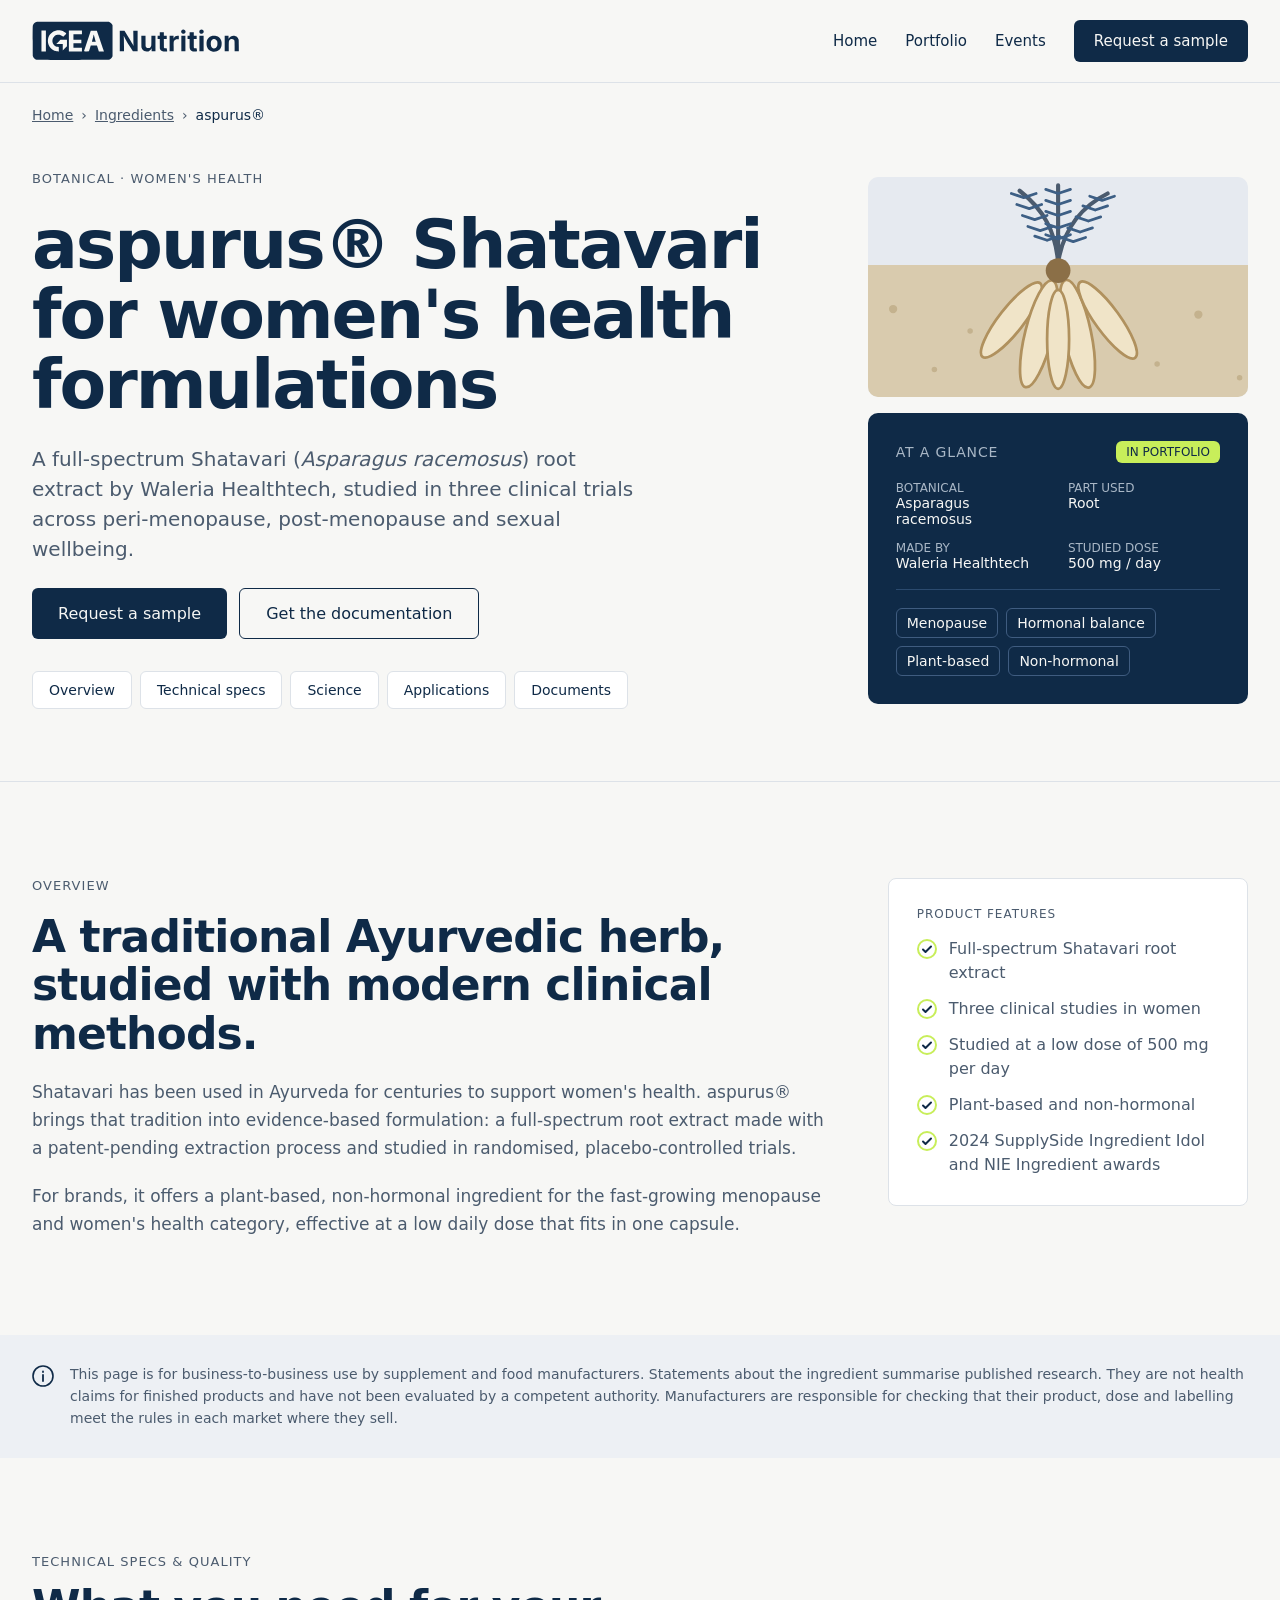
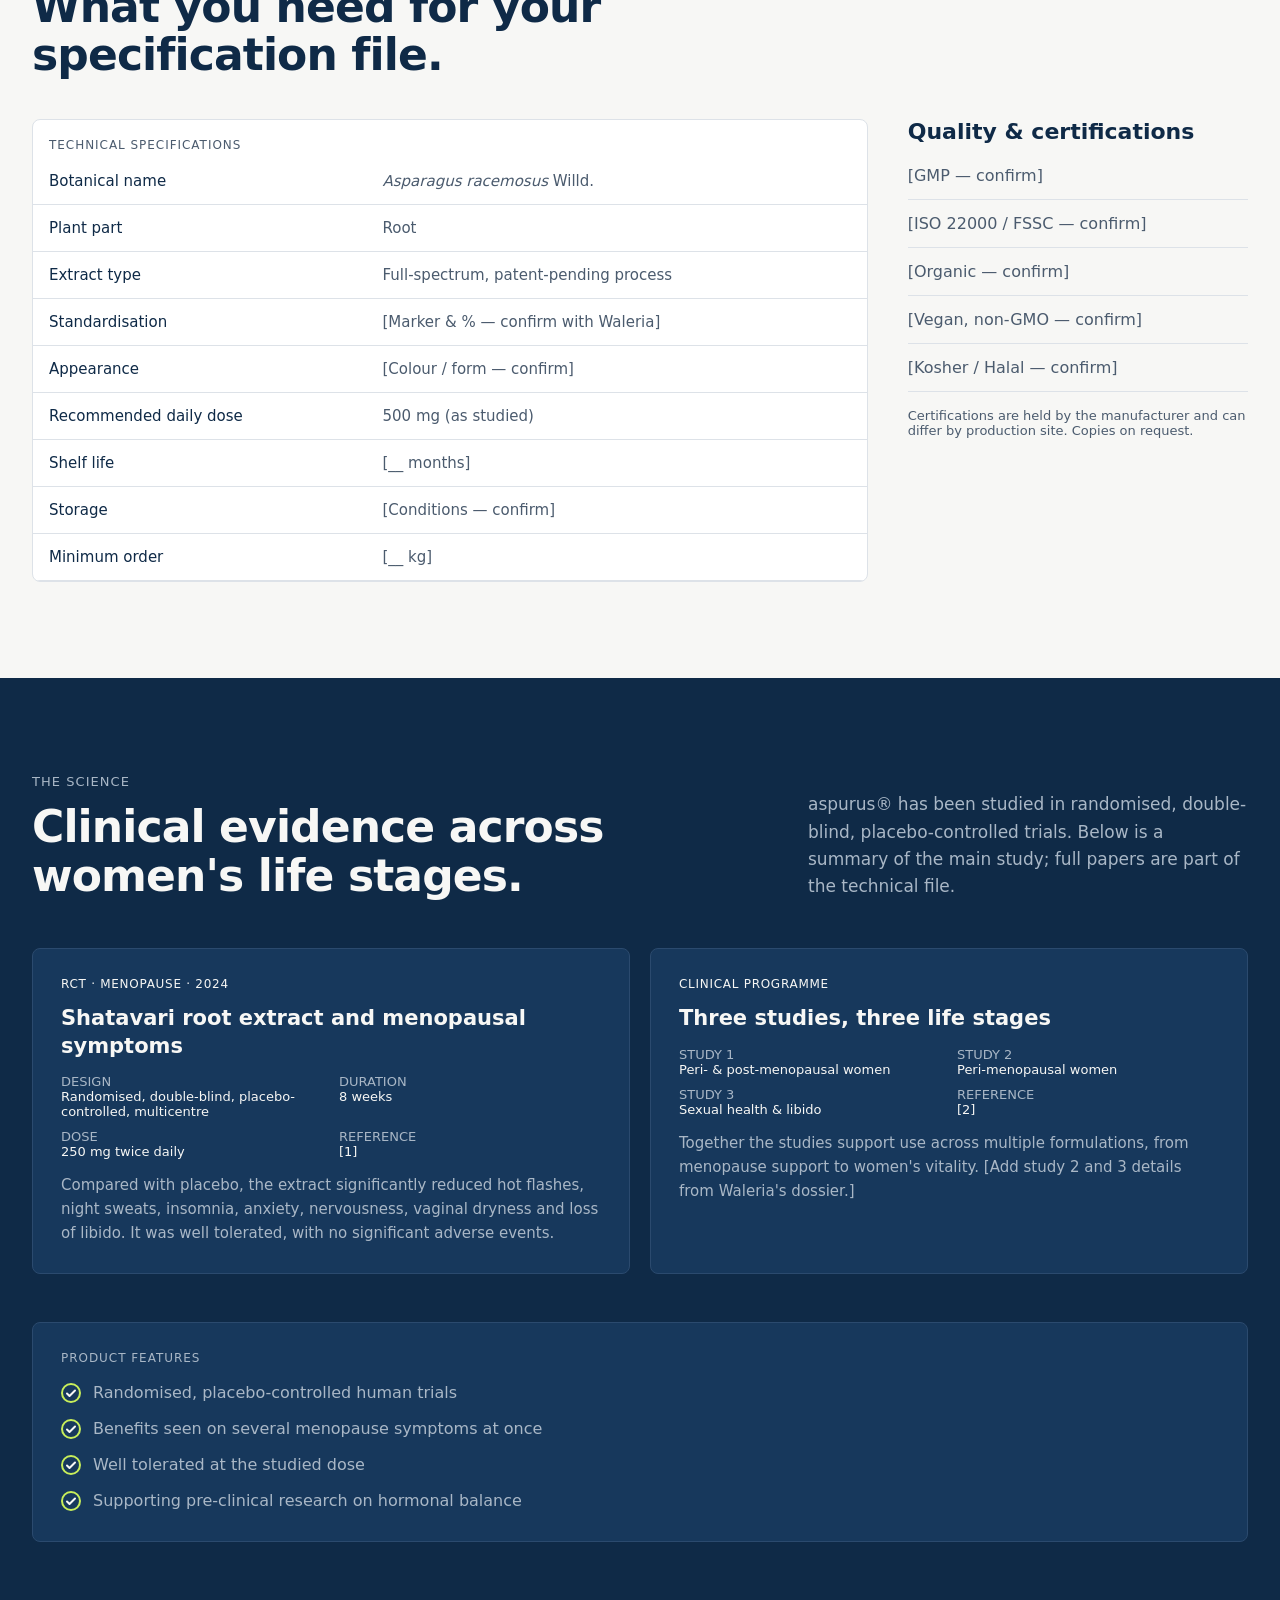
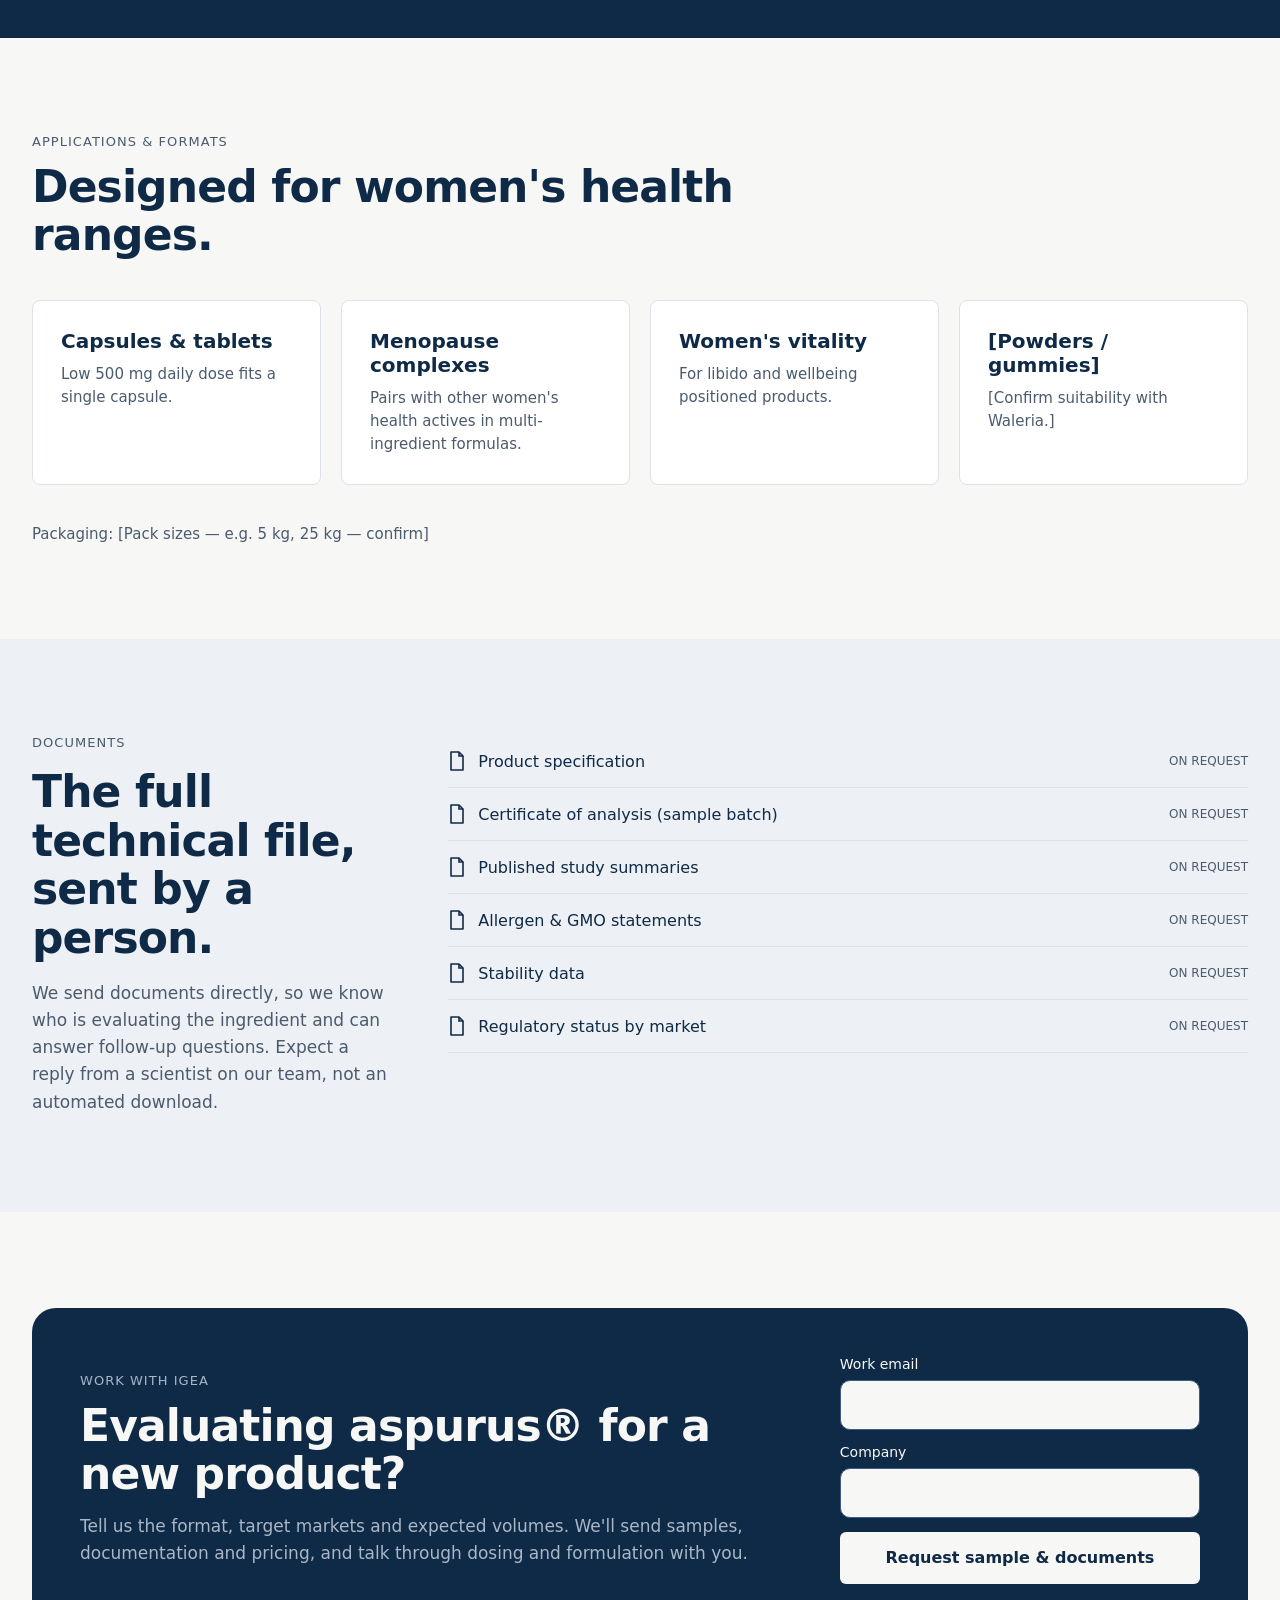
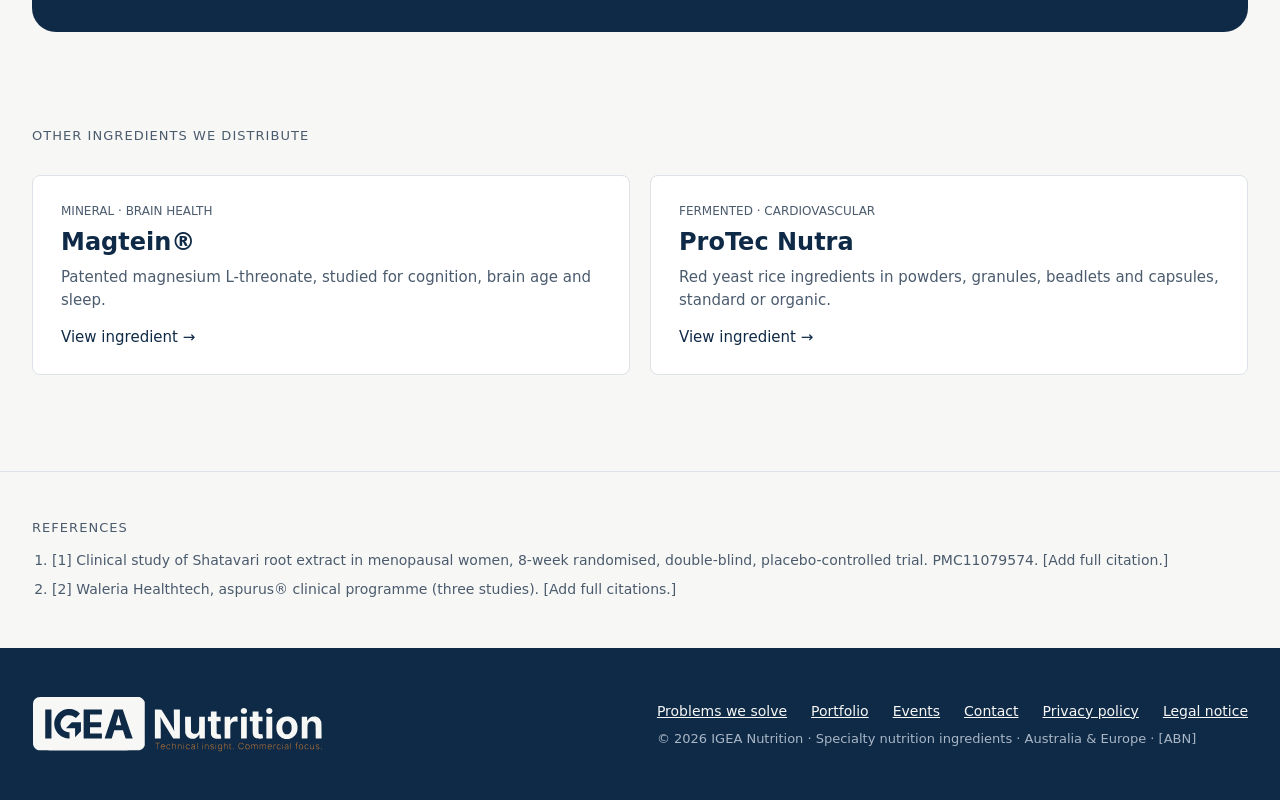
==== commit 6931bcde: "Stronger brand colour, logo-shaped buttons, clearer CTA Co-Authored-By: Claude Opus 5.5 <noreply@ant" ====
--- a/aspurus.html
+++ b/aspurus.html
@@ -22,7 +22,7 @@
 <a href="index.html" style="text-decoration: none">Home</a>
 <a href="index.html#ingredients" style="text-decoration: none">Portfolio</a>
 <a href="index.html#events" style="text-decoration: none">Events</a>
-<a href="#request" style="text-decoration: none; background: #0F2A47; color: #F7F7F5; padding: 12px 20px; border-radius: 999px; font-weight: 500">Request a sample</a>
+<a href="#request" style="text-decoration: none; background: #0F2A47; color: #F7F7F5; padding: 12px 20px; border-radius: 6px; font-weight: 500">Request a sample</a>
 </div>
 </nav>
 </header>
@@ -35,15 +35,15 @@
 <h1 style="margin: 0; font-size: clamp(42px, 5.4vw, 68px); line-height: 1.03; letter-spacing: -0.03em; font-weight: 700">aspurus® Shatavari for women's health formulations</h1>
 <p style="margin: 0; font-size: 20px; line-height: 1.5; color: #4B5B6E; max-width: 620px">A full-spectrum Shatavari (<i>Asparagus racemosus</i>) root extract by Waleria Healthtech, studied in three clinical trials across peri-menopause, post-menopause and sexual wellbeing.</p>
 <div style="display: flex; flex-wrap: wrap; gap: 12px">
-<a href="#request" style="text-decoration: none; background: #0F2A47; color: #F7F7F5; padding: 16px 26px; border-radius: 999px; font-weight: 500; font-size: 16px">Request a sample</a>
-<a href="#documents" style="text-decoration: none; border: 1px solid #0F2A47; padding: 15px 26px; border-radius: 999px; font-weight: 500; font-size: 16px">Get the documentation</a>
+<a href="#request" style="text-decoration: none; background: #0F2A47; color: #F7F7F5; padding: 16px 26px; border-radius: 6px; font-weight: 500; font-size: 16px">Request a sample</a>
+<a href="#documents" style="text-decoration: none; border: 1px solid #0F2A47; padding: 15px 26px; border-radius: 6px; font-weight: 500; font-size: 16px">Get the documentation</a>
 </div>
-<div style="display: flex; flex-wrap: wrap; gap: 8px; margin-top: 8px"><a href="#overview" style="text-decoration: none; padding: 10px 16px; border: 1px solid #DDE2E8; border-radius: 999px; background: #FFFFFF; font-size: 14px">Overview</a><a href="#specs" style="text-decoration: none; padding: 10px 16px; border: 1px solid #DDE2E8; border-radius: 999px; background: #FFFFFF; font-size: 14px">Technical specs</a><a href="#science" style="text-decoration: none; padding: 10px 16px; border: 1px solid #DDE2E8; border-radius: 999px; background: #FFFFFF; font-size: 14px">Science</a><a href="#applications" style="text-decoration: none; padding: 10px 16px; border: 1px solid #DDE2E8; border-radius: 999px; background: #FFFFFF; font-size: 14px">Applications</a><a href="#documents" style="text-decoration: none; padding: 10px 16px; border: 1px solid #DDE2E8; border-radius: 999px; background: #FFFFFF; font-size: 14px">Documents</a></div>
+<div style="display: flex; flex-wrap: wrap; gap: 8px; margin-top: 8px"><a href="#overview" style="text-decoration: none; padding: 10px 16px; border: 1px solid #DDE2E8; border-radius: 6px; background: #FFFFFF; font-size: 14px">Overview</a><a href="#specs" style="text-decoration: none; padding: 10px 16px; border: 1px solid #DDE2E8; border-radius: 6px; background: #FFFFFF; font-size: 14px">Technical specs</a><a href="#science" style="text-decoration: none; padding: 10px 16px; border: 1px solid #DDE2E8; border-radius: 6px; background: #FFFFFF; font-size: 14px">Science</a><a href="#applications" style="text-decoration: none; padding: 10px 16px; border: 1px solid #DDE2E8; border-radius: 6px; background: #FFFFFF; font-size: 14px">Applications</a><a href="#documents" style="text-decoration: none; padding: 10px 16px; border: 1px solid #DDE2E8; border-radius: 6px; background: #FFFFFF; font-size: 14px">Documents</a></div>
 </div>
 <div style="flex: 1 1 380px; min-width: 0; display: flex; flex-direction: column; gap: 16px">
-<div style="height: 220px; border-radius: 20px; overflow: hidden"><svg viewBox="0 0 320 160" width="100%" height="100%" preserveAspectRatio="xMidYMid slice" role="img" aria-label="Illustration of Shatavari plant and roots" style="display: block"><rect width="320" height="160" fill="#E6EAF0"></rect><rect y="64" width="320" height="96" fill="#D9CBAE"></rect><g fill="#C4B28E"><circle cx="40" cy="96" r="3"></circle><circle cx="70" cy="140" r="2"></circle><circle cx="262" cy="100" r="3"></circle><circle cx="292" cy="146" r="2"></circle><circle cx="232" cy="136" r="2"></circle><circle cx="96" cy="112" r="2"></circle></g><path d="M160 62 C158 40 150 24 132 10 M160 62 C164 38 176 22 196 12 M160 62 C160 40 160 22 160 6" stroke="#4B5B6E" stroke-width="3" fill="none" stroke-linecap="round"></path><path d="M152 46 l-9 -3 M152 46 l9 -3" stroke="#3D5F85" stroke-width="2" stroke-linecap="round" fill="none"></path><path d="M147 39 l-9 -3 M147 39 l9 -3" stroke="#3D5F85" stroke-width="2" stroke-linecap="round" fill="none"></path><path d="M143 31 l-9 -3 M143 31 l9 -3" stroke="#3D5F85" stroke-width="2" stroke-linecap="round" fill="none"></path><path d="M139 23 l-9 -3 M139 23 l9 -3" stroke="#3D5F85" stroke-width="2" stroke-linecap="round" fill="none"></path><path d="M135 15 l-9 -3 M135 15 l9 -3" stroke="#3D5F85" stroke-width="2" stroke-linecap="round" fill="none"></path><path d="M171 47 l-9 -3 M171 47 l9 -3" stroke="#3D5F85" stroke-width="2" stroke-linecap="round" fill="none"></path><path d="M176 40 l-9 -3 M176 40 l9 -3" stroke="#3D5F85" stroke-width="2" stroke-linecap="round" fill="none"></path><path d="M182 32 l-9 -3 M182 32 l9 -3" stroke="#3D5F85" stroke-width="2" stroke-linecap="round" fill="none"></path><path d="M187 24 l-9 -3 M187 24 l9 -3" stroke="#3D5F85" stroke-width="2" stroke-linecap="round" fill="none"></path><path d="M192 17 l-9 -3 M192 17 l9 -3" stroke="#3D5F85" stroke-width="2" stroke-linecap="round" fill="none"></path><path d="M160 45 l-9 -3 M160 45 l9 -3" stroke="#3D5F85" stroke-width="2" stroke-linecap="round" fill="none"></path><path d="M160 37 l-9 -3 M160 37 l9 -3" stroke="#3D5F85" stroke-width="2" stroke-linecap="round" fill="none"></path><path d="M160 28 l-9 -3 M160 28 l9 -3" stroke="#3D5F85" stroke-width="2" stroke-linecap="round" fill="none"></path><path d="M160 20 l-9 -3 M160 20 l9 -3" stroke="#3D5F85" stroke-width="2" stroke-linecap="round" fill="none"></path><path d="M160 12 l-9 -3 M160 12 l9 -3" stroke="#3D5F85" stroke-width="2" stroke-linecap="round" fill="none"></path><g fill="#F0E4C8" stroke="#B0915E" stroke-width="2"><ellipse cx="126" cy="104" rx="9" ry="34" transform="rotate(38 126 104)"></ellipse><ellipse cx="146" cy="114" rx="10" ry="40" transform="rotate(14 146 114)"></ellipse><ellipse cx="174" cy="114" rx="10" ry="40" transform="rotate(-12 174 114)"></ellipse><ellipse cx="196" cy="104" rx="9" ry="34" transform="rotate(-36 196 104)"></ellipse><ellipse cx="160" cy="118" rx="8" ry="36"></ellipse></g><circle cx="160" cy="68" r="9" fill="#8B6F47"></circle></svg></div>
-<div style="background: #0F2A47; color: #F7F7F5; border-radius: 20px; padding: 28px; display: flex; flex-direction: column; gap: 18px; font-family: 'Inter', system-ui, sans-serif; font-size: 14px">
-<div style="display: flex; justify-content: space-between; align-items: center"><span style="color: #A9B7C6; letter-spacing: 0.06em">AT A GLANCE</span><span style="border: 1px solid #C8EE5A; color: #F7F7F5; padding: 3px 10px; border-radius: 999px; font-size: 12px; font-weight: 500">IN PORTFOLIO</span></div>
+<div style="height: 220px; border-radius: 10px; overflow: hidden"><svg viewBox="0 0 320 160" width="100%" height="100%" preserveAspectRatio="xMidYMid slice" role="img" aria-label="Illustration of Shatavari plant and roots" style="display: block"><rect width="320" height="160" fill="#E6EAF0"></rect><rect y="64" width="320" height="96" fill="#D9CBAE"></rect><g fill="#C4B28E"><circle cx="40" cy="96" r="3"></circle><circle cx="70" cy="140" r="2"></circle><circle cx="262" cy="100" r="3"></circle><circle cx="292" cy="146" r="2"></circle><circle cx="232" cy="136" r="2"></circle><circle cx="96" cy="112" r="2"></circle></g><path d="M160 62 C158 40 150 24 132 10 M160 62 C164 38 176 22 196 12 M160 62 C160 40 160 22 160 6" stroke="#4B5B6E" stroke-width="3" fill="none" stroke-linecap="round"></path><path d="M152 46 l-9 -3 M152 46 l9 -3" stroke="#3D5F85" stroke-width="2" stroke-linecap="round" fill="none"></path><path d="M147 39 l-9 -3 M147 39 l9 -3" stroke="#3D5F85" stroke-width="2" stroke-linecap="round" fill="none"></path><path d="M143 31 l-9 -3 M143 31 l9 -3" stroke="#3D5F85" stroke-width="2" stroke-linecap="round" fill="none"></path><path d="M139 23 l-9 -3 M139 23 l9 -3" stroke="#3D5F85" stroke-width="2" stroke-linecap="round" fill="none"></path><path d="M135 15 l-9 -3 M135 15 l9 -3" stroke="#3D5F85" stroke-width="2" stroke-linecap="round" fill="none"></path><path d="M171 47 l-9 -3 M171 47 l9 -3" stroke="#3D5F85" stroke-width="2" stroke-linecap="round" fill="none"></path><path d="M176 40 l-9 -3 M176 40 l9 -3" stroke="#3D5F85" stroke-width="2" stroke-linecap="round" fill="none"></path><path d="M182 32 l-9 -3 M182 32 l9 -3" stroke="#3D5F85" stroke-width="2" stroke-linecap="round" fill="none"></path><path d="M187 24 l-9 -3 M187 24 l9 -3" stroke="#3D5F85" stroke-width="2" stroke-linecap="round" fill="none"></path><path d="M192 17 l-9 -3 M192 17 l9 -3" stroke="#3D5F85" stroke-width="2" stroke-linecap="round" fill="none"></path><path d="M160 45 l-9 -3 M160 45 l9 -3" stroke="#3D5F85" stroke-width="2" stroke-linecap="round" fill="none"></path><path d="M160 37 l-9 -3 M160 37 l9 -3" stroke="#3D5F85" stroke-width="2" stroke-linecap="round" fill="none"></path><path d="M160 28 l-9 -3 M160 28 l9 -3" stroke="#3D5F85" stroke-width="2" stroke-linecap="round" fill="none"></path><path d="M160 20 l-9 -3 M160 20 l9 -3" stroke="#3D5F85" stroke-width="2" stroke-linecap="round" fill="none"></path><path d="M160 12 l-9 -3 M160 12 l9 -3" stroke="#3D5F85" stroke-width="2" stroke-linecap="round" fill="none"></path><g fill="#F0E4C8" stroke="#B0915E" stroke-width="2"><ellipse cx="126" cy="104" rx="9" ry="34" transform="rotate(38 126 104)"></ellipse><ellipse cx="146" cy="114" rx="10" ry="40" transform="rotate(14 146 114)"></ellipse><ellipse cx="174" cy="114" rx="10" ry="40" transform="rotate(-12 174 114)"></ellipse><ellipse cx="196" cy="104" rx="9" ry="34" transform="rotate(-36 196 104)"></ellipse><ellipse cx="160" cy="118" rx="8" ry="36"></ellipse></g><circle cx="160" cy="68" r="9" fill="#8B6F47"></circle></svg></div>
+<div style="background: #0F2A47; color: #F7F7F5; border-radius: 10px; padding: 28px; display: flex; flex-direction: column; gap: 18px; font-family: 'Inter', system-ui, sans-serif; font-size: 14px">
+<div style="display: flex; justify-content: space-between; align-items: center"><span style="color: #A9B7C6; letter-spacing: 0.06em">AT A GLANCE</span><span style="background: #C8EE5A; color: #0F2A47; padding: 4px 10px; border-radius: 6px; font-size: 12px; font-weight: 500">IN PORTFOLIO</span></div>
 <div style="display: grid; grid-template-columns: repeat(2, minmax(0, 1fr)); gap: 14px 20px"><div><div style="color: #A9B7C6; font-size: 12px">BOTANICAL</div><div>Asparagus racemosus</div></div><div><div style="color: #A9B7C6; font-size: 12px">PART USED</div><div>Root</div></div><div><div style="color: #A9B7C6; font-size: 12px">MADE BY</div><div>Waleria Healthtech</div></div><div><div style="color: #A9B7C6; font-size: 12px">STUDIED DOSE</div><div>500 mg / day</div></div></div>
 <div style="border-top: 1px solid #2B4A6E; padding-top: 18px; display: flex; flex-wrap: wrap; gap: 8px"><span style="border: 1px solid #3F5C80; padding: 6px 10px; border-radius: 6px">Menopause</span><span style="border: 1px solid #3F5C80; padding: 6px 10px; border-radius: 6px">Hormonal balance</span><span style="border: 1px solid #3F5C80; padding: 6px 10px; border-radius: 6px">Plant-based</span><span style="border: 1px solid #3F5C80; padding: 6px 10px; border-radius: 6px">Non-hormonal</span></div>
 </div>
@@ -56,7 +56,7 @@
 <h2 style="margin: 0; font-size: clamp(30px, 3.6vw, 44px); line-height: 1.1; letter-spacing: -0.02em; font-weight: 700; color: #0F2A47">A traditional Ayurvedic herb, studied with modern clinical methods.</h2>
 <p style="margin: 0; font-size: 17px; line-height: 1.65; color: #4B5B6E">Shatavari has been used in Ayurveda for centuries to support women's health. aspurus® brings that tradition into evidence-based formulation: a full-spectrum root extract made with a patent-pending extraction process and studied in randomised, placebo-controlled trials.</p><p style="margin: 0; font-size: 17px; line-height: 1.65; color: #4B5B6E">For brands, it offers a plant-based, non-hormonal ingredient for the fast-growing menopause and women's health category, effective at a low daily dose that fits in one capsule.</p>
 </div>
-<div style="flex: 1 1 360px; min-width: 0"><div style="background: #FFFFFF; border: 1px solid #DDE2E8; border-radius: 16px; padding: 28px; display: flex; flex-direction: column; gap: 16px"><p style="margin: 0; font-family: 'Inter', system-ui, sans-serif; font-size: 12px; letter-spacing: 0.08em; color: #4B5B6E">PRODUCT FEATURES</p><ul style="list-style: none; margin: 0; padding: 0; display: flex; flex-direction: column; gap: 12px"><li style="display: flex; gap: 12px; align-items: flex-start; font-size: 16px; line-height: 1.5; color: #4B5B6E"><svg width="20" height="20" viewBox="0 0 20 20" aria-hidden="true" style="flex: none; margin-top: 2px"><circle cx="10" cy="10" r="9" fill="none" stroke="#C8EE5A" stroke-width="2"></circle><path d="M6 10.5l2.5 2.5L14 7.5" fill="none" stroke="#0F2A47" stroke-width="2" stroke-linecap="round" stroke-linejoin="round"></path></svg><span>Full-spectrum Shatavari root extract</span></li><li style="display: flex; gap: 12px; align-items: flex-start; font-size: 16px; line-height: 1.5; color: #4B5B6E"><svg width="20" height="20" viewBox="0 0 20 20" aria-hidden="true" style="flex: none; margin-top: 2px"><circle cx="10" cy="10" r="9" fill="none" stroke="#C8EE5A" stroke-width="2"></circle><path d="M6 10.5l2.5 2.5L14 7.5" fill="none" stroke="#0F2A47" stroke-width="2" stroke-linecap="round" stroke-linejoin="round"></path></svg><span>Three clinical studies in women</span></li><li style="display: flex; gap: 12px; align-items: flex-start; font-size: 16px; line-height: 1.5; color: #4B5B6E"><svg width="20" height="20" viewBox="0 0 20 20" aria-hidden="true" style="flex: none; margin-top: 2px"><circle cx="10" cy="10" r="9" fill="none" stroke="#C8EE5A" stroke-width="2"></circle><path d="M6 10.5l2.5 2.5L14 7.5" fill="none" stroke="#0F2A47" stroke-width="2" stroke-linecap="round" stroke-linejoin="round"></path></svg><span>Studied at a low dose of 500 mg per day</span></li><li style="display: flex; gap: 12px; align-items: flex-start; font-size: 16px; line-height: 1.5; color: #4B5B6E"><svg width="20" height="20" viewBox="0 0 20 20" aria-hidden="true" style="flex: none; margin-top: 2px"><circle cx="10" cy="10" r="9" fill="none" stroke="#C8EE5A" stroke-width="2"></circle><path d="M6 10.5l2.5 2.5L14 7.5" fill="none" stroke="#0F2A47" stroke-width="2" stroke-linecap="round" stroke-linejoin="round"></path></svg><span>Plant-based and non-hormonal</span></li><li style="display: flex; gap: 12px; align-items: flex-start; font-size: 16px; line-height: 1.5; color: #4B5B6E"><svg width="20" height="20" viewBox="0 0 20 20" aria-hidden="true" style="flex: none; margin-top: 2px"><circle cx="10" cy="10" r="9" fill="none" stroke="#C8EE5A" stroke-width="2"></circle><path d="M6 10.5l2.5 2.5L14 7.5" fill="none" stroke="#0F2A47" stroke-width="2" stroke-linecap="round" stroke-linejoin="round"></path></svg><span>2024 SupplySide Ingredient Idol and NIE Ingredient awards</span></li></ul></div></div>
+<div style="flex: 1 1 360px; min-width: 0"><div style="background: #FFFFFF; border: 1px solid #DDE2E8; border-radius: 8px; padding: 28px; display: flex; flex-direction: column; gap: 16px"><p style="margin: 0; font-family: 'Inter', system-ui, sans-serif; font-size: 12px; letter-spacing: 0.08em; color: #4B5B6E">PRODUCT FEATURES</p><ul style="list-style: none; margin: 0; padding: 0; display: flex; flex-direction: column; gap: 12px"><li style="display: flex; gap: 12px; align-items: flex-start; font-size: 16px; line-height: 1.5; color: #4B5B6E"><svg width="20" height="20" viewBox="0 0 20 20" aria-hidden="true" style="flex: none; margin-top: 2px"><circle cx="10" cy="10" r="9" fill="none" stroke="#C8EE5A" stroke-width="2"></circle><path d="M6 10.5l2.5 2.5L14 7.5" fill="none" stroke="#0F2A47" stroke-width="2" stroke-linecap="round" stroke-linejoin="round"></path></svg><span>Full-spectrum Shatavari root extract</span></li><li style="display: flex; gap: 12px; align-items: flex-start; font-size: 16px; line-height: 1.5; color: #4B5B6E"><svg width="20" height="20" viewBox="0 0 20 20" aria-hidden="true" style="flex: none; margin-top: 2px"><circle cx="10" cy="10" r="9" fill="none" stroke="#C8EE5A" stroke-width="2"></circle><path d="M6 10.5l2.5 2.5L14 7.5" fill="none" stroke="#0F2A47" stroke-width="2" stroke-linecap="round" stroke-linejoin="round"></path></svg><span>Three clinical studies in women</span></li><li style="display: flex; gap: 12px; align-items: flex-start; font-size: 16px; line-height: 1.5; color: #4B5B6E"><svg width="20" height="20" viewBox="0 0 20 20" aria-hidden="true" style="flex: none; margin-top: 2px"><circle cx="10" cy="10" r="9" fill="none" stroke="#C8EE5A" stroke-width="2"></circle><path d="M6 10.5l2.5 2.5L14 7.5" fill="none" stroke="#0F2A47" stroke-width="2" stroke-linecap="round" stroke-linejoin="round"></path></svg><span>Studied at a low dose of 500 mg per day</span></li><li style="display: flex; gap: 12px; align-items: flex-start; font-size: 16px; line-height: 1.5; color: #4B5B6E"><svg width="20" height="20" viewBox="0 0 20 20" aria-hidden="true" style="flex: none; margin-top: 2px"><circle cx="10" cy="10" r="9" fill="none" stroke="#C8EE5A" stroke-width="2"></circle><path d="M6 10.5l2.5 2.5L14 7.5" fill="none" stroke="#0F2A47" stroke-width="2" stroke-linecap="round" stroke-linejoin="round"></path></svg><span>Plant-based and non-hormonal</span></li><li style="display: flex; gap: 12px; align-items: flex-start; font-size: 16px; line-height: 1.5; color: #4B5B6E"><svg width="20" height="20" viewBox="0 0 20 20" aria-hidden="true" style="flex: none; margin-top: 2px"><circle cx="10" cy="10" r="9" fill="none" stroke="#C8EE5A" stroke-width="2"></circle><path d="M6 10.5l2.5 2.5L14 7.5" fill="none" stroke="#0F2A47" stroke-width="2" stroke-linecap="round" stroke-linejoin="round"></path></svg><span>2024 SupplySide Ingredient Idol and NIE Ingredient awards</span></li></ul></div></div>
 </div>
 </section>
 <section aria-label="Regulatory notice" style="background: #EDF0F4">
@@ -68,7 +68,7 @@
 <section id="specs" style="max-width: 1240px; margin: 0 auto; padding: 96px 32px; display: flex; flex-direction: column; gap: 40px">
 <div style="display: flex; flex-direction: column; gap: 14px; max-width: 720px"><p style="margin: 0; font-family: 'Inter', system-ui, sans-serif; font-size: 13px; letter-spacing: 0.08em; color: #4B5B6E">TECHNICAL SPECS &amp; QUALITY</p><h2 style="margin: 0; font-size: clamp(30px, 3.6vw, 44px); line-height: 1.1; letter-spacing: -0.02em; font-weight: 700; color: #0F2A47">What you need for your specification file.</h2></div>
 <div style="display: flex; flex-wrap: wrap; gap: 40px">
-<div style="flex: 999 1 560px; min-width: 0; overflow-x: auto; background: #FFFFFF; border: 1px solid #DDE2E8; border-radius: 16px">
+<div style="flex: 999 1 560px; min-width: 0; overflow-x: auto; background: #FFFFFF; border: 1px solid #DDE2E8; border-radius: 8px">
 <table style="width: 100%; border-collapse: collapse; font-size: 15px"><caption style="text-align: left; padding: 18px 16px 6px; font-family: 'Inter', system-ui, sans-serif; font-size: 12px; letter-spacing: 0.08em; color: #4B5B6E">TECHNICAL SPECIFICATIONS</caption><tbody><tr><th scope="row" style="text-align: left; padding: 14px 16px; border-bottom: 1px solid #DDE2E8; font-weight: 500; width: 40%">Botanical name</th><td style="padding: 14px 16px; border-bottom: 1px solid #DDE2E8; color: #4B5B6E"><i>Asparagus racemosus</i> Willd.</td></tr><tr><th scope="row" style="text-align: left; padding: 14px 16px; border-bottom: 1px solid #DDE2E8; font-weight: 500; width: 40%">Plant part</th><td style="padding: 14px 16px; border-bottom: 1px solid #DDE2E8; color: #4B5B6E">Root</td></tr><tr><th scope="row" style="text-align: left; padding: 14px 16px; border-bottom: 1px solid #DDE2E8; font-weight: 500; width: 40%">Extract type</th><td style="padding: 14px 16px; border-bottom: 1px solid #DDE2E8; color: #4B5B6E">Full-spectrum, patent-pending process</td></tr><tr><th scope="row" style="text-align: left; padding: 14px 16px; border-bottom: 1px solid #DDE2E8; font-weight: 500; width: 40%">Standardisation</th><td style="padding: 14px 16px; border-bottom: 1px solid #DDE2E8; color: #4B5B6E">[Marker &amp; % — confirm with Waleria]</td></tr><tr><th scope="row" style="text-align: left; padding: 14px 16px; border-bottom: 1px solid #DDE2E8; font-weight: 500; width: 40%">Appearance</th><td style="padding: 14px 16px; border-bottom: 1px solid #DDE2E8; color: #4B5B6E">[Colour / form — confirm]</td></tr><tr><th scope="row" style="text-align: left; padding: 14px 16px; border-bottom: 1px solid #DDE2E8; font-weight: 500; width: 40%">Recommended daily dose</th><td style="padding: 14px 16px; border-bottom: 1px solid #DDE2E8; color: #4B5B6E">500 mg (as studied)</td></tr><tr><th scope="row" style="text-align: left; padding: 14px 16px; border-bottom: 1px solid #DDE2E8; font-weight: 500; width: 40%">Shelf life</th><td style="padding: 14px 16px; border-bottom: 1px solid #DDE2E8; color: #4B5B6E">[__ months]</td></tr><tr><th scope="row" style="text-align: left; padding: 14px 16px; border-bottom: 1px solid #DDE2E8; font-weight: 500; width: 40%">Storage</th><td style="padding: 14px 16px; border-bottom: 1px solid #DDE2E8; color: #4B5B6E">[Conditions — confirm]</td></tr><tr><th scope="row" style="text-align: left; padding: 14px 16px; border-bottom: 1px solid #DDE2E8; font-weight: 500; width: 40%">Minimum order</th><td style="padding: 14px 16px; border-bottom: 1px solid #DDE2E8; color: #4B5B6E">[__ kg]</td></tr></tbody></table>
 </div>
 <div style="flex: 1 1 340px; min-width: 0; display: flex; flex-direction: column; gap: 8px">
@@ -84,26 +84,26 @@
 <div style="display: flex; flex-direction: column; gap: 14px; max-width: 700px"><p style="margin: 0; font-family: 'Inter', system-ui, sans-serif; font-size: 13px; letter-spacing: 0.08em; color: #A9B7C6">THE SCIENCE</p><h2 style="margin: 0; font-size: clamp(30px, 3.6vw, 44px); line-height: 1.1; letter-spacing: -0.02em; font-weight: 700; color: #F7F7F5">Clinical evidence across women's life stages.</h2></div>
 <p style="margin: 0; max-width: 440px; font-size: 17px; line-height: 1.6; color: #A9B7C6">aspurus® has been studied in randomised, double-blind, placebo-controlled trials. Below is a summary of the main study; full papers are part of the technical file.</p>
 </div>
-<div style="display: grid; grid-template-columns: repeat(auto-fit, minmax(320px, 1fr)); gap: 20px"><article style="background: #17385C; border: 1px solid #2B4A6E; border-radius: 16px; padding: 28px; display: flex; flex-direction: column; gap: 14px">
+<div style="display: grid; grid-template-columns: repeat(auto-fit, minmax(320px, 1fr)); gap: 20px"><article style="background: #17385C; border: 1px solid #2B4A6E; border-radius: 8px; padding: 28px; display: flex; flex-direction: column; gap: 14px">
 <div style="font-family: 'Inter', system-ui, sans-serif; font-size: 12px; color: #F7F7F5; letter-spacing: 0.06em">RCT · MENOPAUSE · 2024</div>
 <h3 style="margin: 0; font-size: 21px; font-weight: 700; line-height: 1.3">Shatavari root extract and menopausal symptoms</h3>
 <dl style="margin: 0; display: grid; grid-template-columns: repeat(2, minmax(0, 1fr)); gap: 10px 16px; font-family: 'Inter', system-ui, sans-serif; font-size: 13px"><div><dt style="color: #A9B7C6">DESIGN</dt><dd style="margin: 0">Randomised, double-blind, placebo-controlled, multicentre</dd></div><div><dt style="color: #A9B7C6">DURATION</dt><dd style="margin: 0">8 weeks</dd></div><div><dt style="color: #A9B7C6">DOSE</dt><dd style="margin: 0">250 mg twice daily</dd></div><div><dt style="color: #A9B7C6">REFERENCE</dt><dd style="margin: 0">[1]</dd></div></dl>
 <p style="margin: 0; font-size: 15px; line-height: 1.6; color: #A9B7C6">Compared with placebo, the extract significantly reduced hot flashes, night sweats, insomnia, anxiety, nervousness, vaginal dryness and loss of libido. It was well tolerated, with no significant adverse events.</p>
-</article><article style="background: #17385C; border: 1px solid #2B4A6E; border-radius: 16px; padding: 28px; display: flex; flex-direction: column; gap: 14px">
+</article><article style="background: #17385C; border: 1px solid #2B4A6E; border-radius: 8px; padding: 28px; display: flex; flex-direction: column; gap: 14px">
 <div style="font-family: 'Inter', system-ui, sans-serif; font-size: 12px; color: #F7F7F5; letter-spacing: 0.06em">CLINICAL PROGRAMME</div>
 <h3 style="margin: 0; font-size: 21px; font-weight: 700; line-height: 1.3">Three studies, three life stages</h3>
 <dl style="margin: 0; display: grid; grid-template-columns: repeat(2, minmax(0, 1fr)); gap: 10px 16px; font-family: 'Inter', system-ui, sans-serif; font-size: 13px"><div><dt style="color: #A9B7C6">STUDY 1</dt><dd style="margin: 0">Peri- &amp; post-menopausal women</dd></div><div><dt style="color: #A9B7C6">STUDY 2</dt><dd style="margin: 0">Peri-menopausal women</dd></div><div><dt style="color: #A9B7C6">STUDY 3</dt><dd style="margin: 0">Sexual health &amp; libido</dd></div><div><dt style="color: #A9B7C6">REFERENCE</dt><dd style="margin: 0">[2]</dd></div></dl>
 <p style="margin: 0; font-size: 15px; line-height: 1.6; color: #A9B7C6">Together the studies support use across multiple formulations, from menopause support to women's vitality. [Add study 2 and 3 details from Waleria's dossier.]</p>
 </article></div>
-<div style="background: #17385C; border: 1px solid #2B4A6E; border-radius: 16px; padding: 28px; display: flex; flex-direction: column; gap: 16px"><p style="margin: 0; font-family: 'Inter', system-ui, sans-serif; font-size: 12px; letter-spacing: 0.08em; color: #A9B7C6">PRODUCT FEATURES</p><ul style="list-style: none; margin: 0; padding: 0; display: flex; flex-direction: column; gap: 12px"><li style="display: flex; gap: 12px; align-items: flex-start; font-size: 16px; line-height: 1.5; color: #A9B7C6"><svg width="20" height="20" viewBox="0 0 20 20" aria-hidden="true" style="flex: none; margin-top: 2px"><circle cx="10" cy="10" r="9" fill="none" stroke="#C8EE5A" stroke-width="2"></circle><path d="M6 10.5l2.5 2.5L14 7.5" fill="none" stroke="#F7F7F5" stroke-width="2" stroke-linecap="round" stroke-linejoin="round"></path></svg><span>Randomised, placebo-controlled human trials</span></li><li style="display: flex; gap: 12px; align-items: flex-start; font-size: 16px; line-height: 1.5; color: #A9B7C6"><svg width="20" height="20" viewBox="0 0 20 20" aria-hidden="true" style="flex: none; margin-top: 2px"><circle cx="10" cy="10" r="9" fill="none" stroke="#C8EE5A" stroke-width="2"></circle><path d="M6 10.5l2.5 2.5L14 7.5" fill="none" stroke="#F7F7F5" stroke-width="2" stroke-linecap="round" stroke-linejoin="round"></path></svg><span>Benefits seen on several menopause symptoms at once</span></li><li style="display: flex; gap: 12px; align-items: flex-start; font-size: 16px; line-height: 1.5; color: #A9B7C6"><svg width="20" height="20" viewBox="0 0 20 20" aria-hidden="true" style="flex: none; margin-top: 2px"><circle cx="10" cy="10" r="9" fill="none" stroke="#C8EE5A" stroke-width="2"></circle><path d="M6 10.5l2.5 2.5L14 7.5" fill="none" stroke="#F7F7F5" stroke-width="2" stroke-linecap="round" stroke-linejoin="round"></path></svg><span>Well tolerated at the studied dose</span></li><li style="display: flex; gap: 12px; align-items: flex-start; font-size: 16px; line-height: 1.5; color: #A9B7C6"><svg width="20" height="20" viewBox="0 0 20 20" aria-hidden="true" style="flex: none; margin-top: 2px"><circle cx="10" cy="10" r="9" fill="none" stroke="#C8EE5A" stroke-width="2"></circle><path d="M6 10.5l2.5 2.5L14 7.5" fill="none" stroke="#F7F7F5" stroke-width="2" stroke-linecap="round" stroke-linejoin="round"></path></svg><span>Supporting pre-clinical research on hormonal balance</span></li></ul></div>
+<div style="background: #17385C; border: 1px solid #2B4A6E; border-radius: 8px; padding: 28px; display: flex; flex-direction: column; gap: 16px"><p style="margin: 0; font-family: 'Inter', system-ui, sans-serif; font-size: 12px; letter-spacing: 0.08em; color: #A9B7C6">PRODUCT FEATURES</p><ul style="list-style: none; margin: 0; padding: 0; display: flex; flex-direction: column; gap: 12px"><li style="display: flex; gap: 12px; align-items: flex-start; font-size: 16px; line-height: 1.5; color: #A9B7C6"><svg width="20" height="20" viewBox="0 0 20 20" aria-hidden="true" style="flex: none; margin-top: 2px"><circle cx="10" cy="10" r="9" fill="none" stroke="#C8EE5A" stroke-width="2"></circle><path d="M6 10.5l2.5 2.5L14 7.5" fill="none" stroke="#F7F7F5" stroke-width="2" stroke-linecap="round" stroke-linejoin="round"></path></svg><span>Randomised, placebo-controlled human trials</span></li><li style="display: flex; gap: 12px; align-items: flex-start; font-size: 16px; line-height: 1.5; color: #A9B7C6"><svg width="20" height="20" viewBox="0 0 20 20" aria-hidden="true" style="flex: none; margin-top: 2px"><circle cx="10" cy="10" r="9" fill="none" stroke="#C8EE5A" stroke-width="2"></circle><path d="M6 10.5l2.5 2.5L14 7.5" fill="none" stroke="#F7F7F5" stroke-width="2" stroke-linecap="round" stroke-linejoin="round"></path></svg><span>Benefits seen on several menopause symptoms at once</span></li><li style="display: flex; gap: 12px; align-items: flex-start; font-size: 16px; line-height: 1.5; color: #A9B7C6"><svg width="20" height="20" viewBox="0 0 20 20" aria-hidden="true" style="flex: none; margin-top: 2px"><circle cx="10" cy="10" r="9" fill="none" stroke="#C8EE5A" stroke-width="2"></circle><path d="M6 10.5l2.5 2.5L14 7.5" fill="none" stroke="#F7F7F5" stroke-width="2" stroke-linecap="round" stroke-linejoin="round"></path></svg><span>Well tolerated at the studied dose</span></li><li style="display: flex; gap: 12px; align-items: flex-start; font-size: 16px; line-height: 1.5; color: #A9B7C6"><svg width="20" height="20" viewBox="0 0 20 20" aria-hidden="true" style="flex: none; margin-top: 2px"><circle cx="10" cy="10" r="9" fill="none" stroke="#C8EE5A" stroke-width="2"></circle><path d="M6 10.5l2.5 2.5L14 7.5" fill="none" stroke="#F7F7F5" stroke-width="2" stroke-linecap="round" stroke-linejoin="round"></path></svg><span>Supporting pre-clinical research on hormonal balance</span></li></ul></div>
 </div>
 </section>
 <section id="applications" style="max-width: 1240px; margin: 0 auto; padding: 96px 32px; display: flex; flex-direction: column; gap: 40px">
 <div style="display: flex; flex-direction: column; gap: 14px; max-width: 720px"><p style="margin: 0; font-family: 'Inter', system-ui, sans-serif; font-size: 13px; letter-spacing: 0.08em; color: #4B5B6E">APPLICATIONS &amp; FORMATS</p><h2 style="margin: 0; font-size: clamp(30px, 3.6vw, 44px); line-height: 1.1; letter-spacing: -0.02em; font-weight: 700; color: #0F2A47">Designed for women's health ranges.</h2></div>
-<div style="display: grid; grid-template-columns: repeat(auto-fit, minmax(240px, 1fr)); gap: 20px"><div style="background: #FFFFFF; border: 1px solid #DDE2E8; border-radius: 16px; padding: 28px; display: flex; flex-direction: column; gap: 10px">
-<h3 style="margin: 0; font-size: 20px; font-weight: 700">Capsules &amp; tablets</h3><p style="margin: 0; font-size: 15px; line-height: 1.55; color: #4B5B6E">Low 500 mg daily dose fits a single capsule.</p></div><div style="background: #FFFFFF; border: 1px solid #DDE2E8; border-radius: 16px; padding: 28px; display: flex; flex-direction: column; gap: 10px">
-<h3 style="margin: 0; font-size: 20px; font-weight: 700">Menopause complexes</h3><p style="margin: 0; font-size: 15px; line-height: 1.55; color: #4B5B6E">Pairs with other women's health actives in multi-ingredient formulas.</p></div><div style="background: #FFFFFF; border: 1px solid #DDE2E8; border-radius: 16px; padding: 28px; display: flex; flex-direction: column; gap: 10px">
-<h3 style="margin: 0; font-size: 20px; font-weight: 700">Women's vitality</h3><p style="margin: 0; font-size: 15px; line-height: 1.55; color: #4B5B6E">For libido and wellbeing positioned products.</p></div><div style="background: #FFFFFF; border: 1px solid #DDE2E8; border-radius: 16px; padding: 28px; display: flex; flex-direction: column; gap: 10px">
+<div style="display: grid; grid-template-columns: repeat(auto-fit, minmax(240px, 1fr)); gap: 20px"><div style="background: #FFFFFF; border: 1px solid #DDE2E8; border-radius: 8px; padding: 28px; display: flex; flex-direction: column; gap: 10px">
+<h3 style="margin: 0; font-size: 20px; font-weight: 700">Capsules &amp; tablets</h3><p style="margin: 0; font-size: 15px; line-height: 1.55; color: #4B5B6E">Low 500 mg daily dose fits a single capsule.</p></div><div style="background: #FFFFFF; border: 1px solid #DDE2E8; border-radius: 8px; padding: 28px; display: flex; flex-direction: column; gap: 10px">
+<h3 style="margin: 0; font-size: 20px; font-weight: 700">Menopause complexes</h3><p style="margin: 0; font-size: 15px; line-height: 1.55; color: #4B5B6E">Pairs with other women's health actives in multi-ingredient formulas.</p></div><div style="background: #FFFFFF; border: 1px solid #DDE2E8; border-radius: 8px; padding: 28px; display: flex; flex-direction: column; gap: 10px">
+<h3 style="margin: 0; font-size: 20px; font-weight: 700">Women's vitality</h3><p style="margin: 0; font-size: 15px; line-height: 1.55; color: #4B5B6E">For libido and wellbeing positioned products.</p></div><div style="background: #FFFFFF; border: 1px solid #DDE2E8; border-radius: 8px; padding: 28px; display: flex; flex-direction: column; gap: 10px">
 <h3 style="margin: 0; font-size: 20px; font-weight: 700">[Powders / gummies]</h3><p style="margin: 0; font-size: 15px; line-height: 1.55; color: #4B5B6E">[Confirm suitability with Waleria.]</p></div></div>
 <p style="margin: 0; font-size: 15px; color: #4B5B6E">Packaging: [Pack sizes — e.g. 5 kg, 25 kg — confirm]</p>
 </section>
@@ -138,17 +138,17 @@
 <form style="flex: 1 1 360px; min-width: 0; display: flex; flex-direction: column; gap: 14px">
 <label style="display: flex; flex-direction: column; gap: 8px; font-size: 14px; font-weight: 500">Work email<input type="email" name="email" style="height: 48px; border: 1px solid #3F5C80; border-radius: 10px; padding: 0 14px; font-size: 16px; background: #F7F7F5; color: #0F2A47"></label>
 <label style="display: flex; flex-direction: column; gap: 8px; font-size: 14px; font-weight: 500">Company<input type="text" name="company" style="height: 48px; border: 1px solid #3F5C80; border-radius: 10px; padding: 0 14px; font-size: 16px; background: #F7F7F5; color: #0F2A47"></label>
-<button type="submit" style="height: 52px; border: 0; border-radius: 999px; background: #F7F7F5; color: #0F2A47; font-size: 16px; font-weight: 700; cursor: pointer">Request sample &amp; documents</button>
+<button type="submit" style="height: 52px; border: 0; border-radius: 6px; background: #F7F7F5; color: #0F2A47; font-size: 16px; font-weight: 700; cursor: pointer">Request sample &amp; documents</button>
 </form>
 </div>
 </section>
 <section style="max-width: 1240px; margin: 0 auto; padding: 0 32px 96px; display: flex; flex-direction: column; gap: 32px">
 <p style="margin: 0; font-family: 'Inter', system-ui, sans-serif; font-size: 13px; letter-spacing: 0.08em; color: #4B5B6E">OTHER INGREDIENTS WE DISTRIBUTE</p>
-<div style="display: grid; grid-template-columns: repeat(auto-fit, minmax(300px, 1fr)); gap: 20px"><a href="magtein.html" style="text-decoration: none; background: #FFFFFF; border: 1px solid #DDE2E8; border-radius: 16px; padding: 28px; display: flex; flex-direction: column; gap: 10px">
+<div style="display: grid; grid-template-columns: repeat(auto-fit, minmax(300px, 1fr)); gap: 20px"><a href="magtein.html" style="text-decoration: none; background: #FFFFFF; border: 1px solid #DDE2E8; border-radius: 8px; padding: 28px; display: flex; flex-direction: column; gap: 10px">
 <span style="font-family: 'Inter', system-ui, sans-serif; font-size: 12px; color: #4B5B6E">MINERAL · BRAIN HEALTH</span>
 <span style="font-size: 24px; font-weight: 700">Magtein®</span>
 <span style="font-size: 15px; line-height: 1.55; color: #4B5B6E">Patented magnesium L-threonate, studied for cognition, brain age and sleep.</span>
-<span style="font-weight: 500; font-size: 15px; margin-top: 6px">View ingredient →</span></a><a href="protec-nutra.html" style="text-decoration: none; background: #FFFFFF; border: 1px solid #DDE2E8; border-radius: 16px; padding: 28px; display: flex; flex-direction: column; gap: 10px">
+<span style="font-weight: 500; font-size: 15px; margin-top: 6px">View ingredient →</span></a><a href="protec-nutra.html" style="text-decoration: none; background: #FFFFFF; border: 1px solid #DDE2E8; border-radius: 8px; padding: 28px; display: flex; flex-direction: column; gap: 10px">
 <span style="font-family: 'Inter', system-ui, sans-serif; font-size: 12px; color: #4B5B6E">FERMENTED · CARDIOVASCULAR</span>
 <span style="font-size: 24px; font-weight: 700">ProTec Nutra</span>
 <span style="font-size: 15px; line-height: 1.55; color: #4B5B6E">Red yeast rice ingredients in powders, granules, beadlets and capsules, standard or organic.</span>
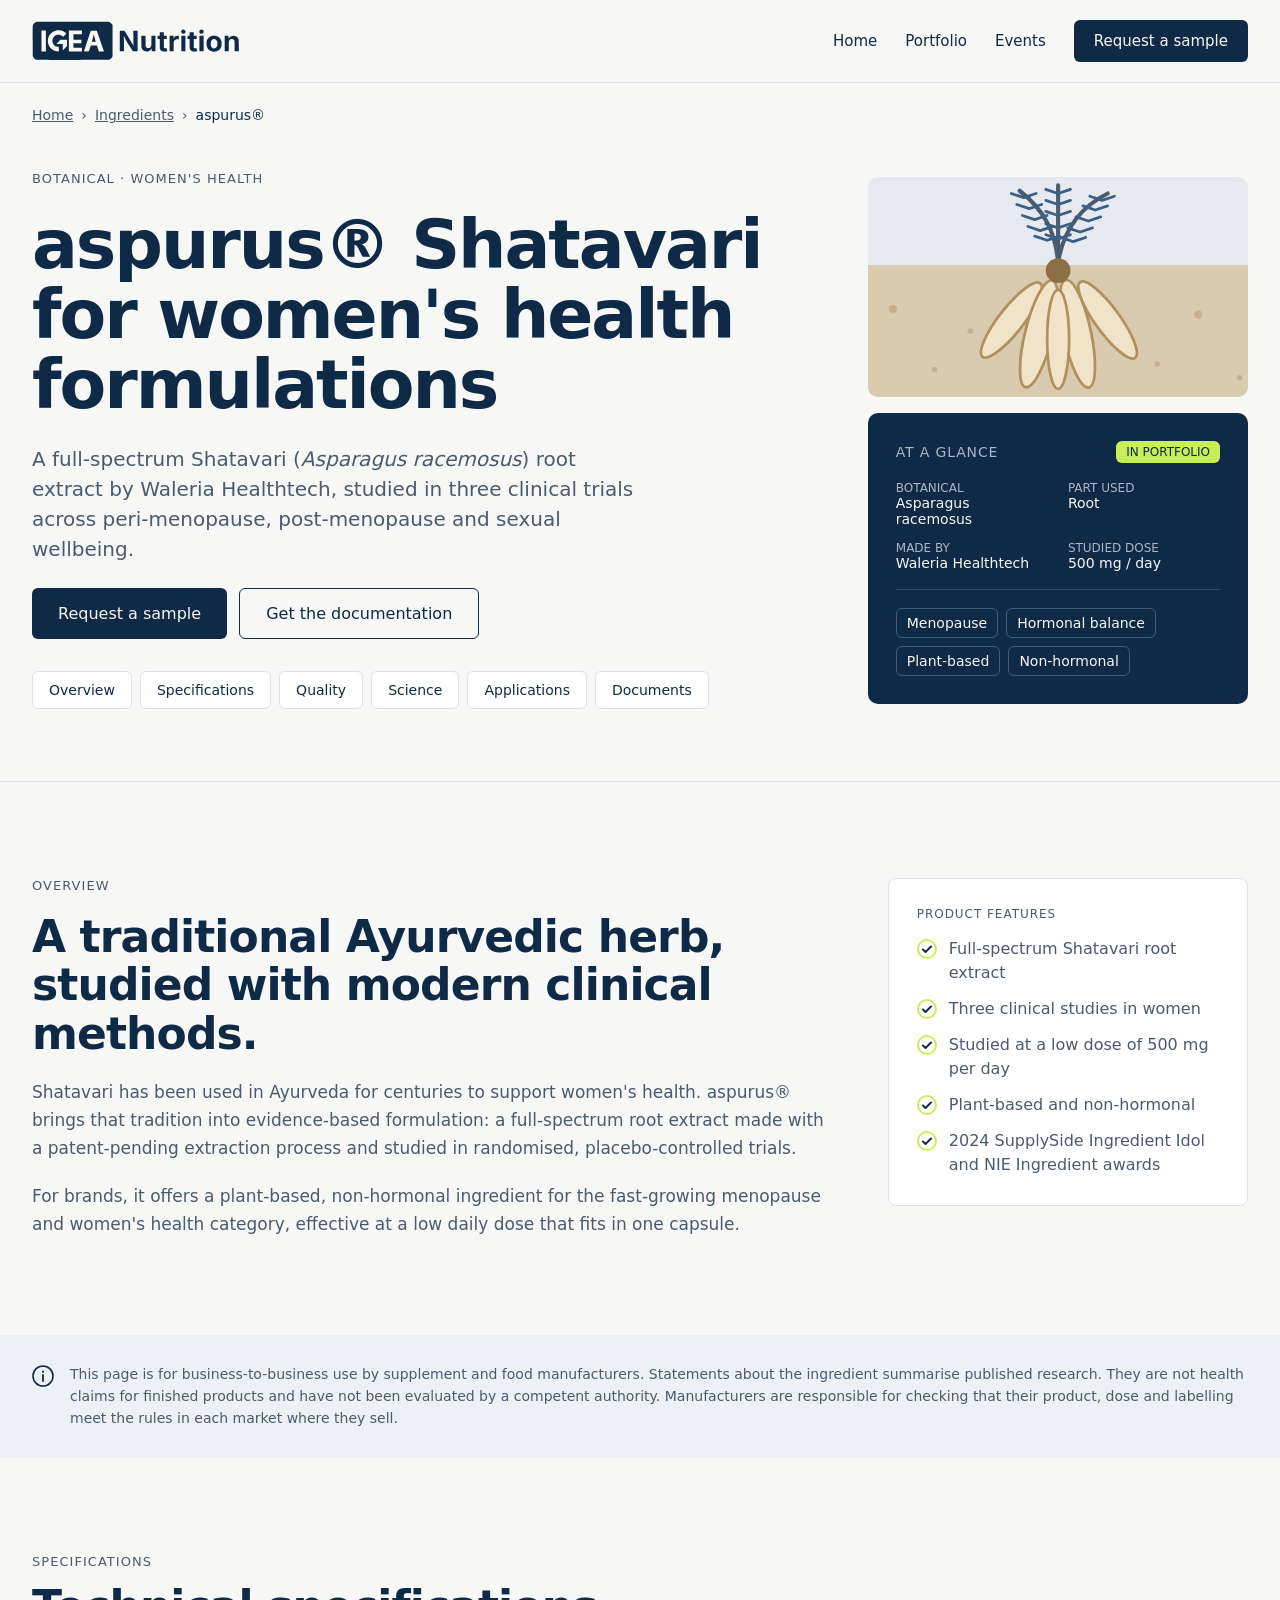
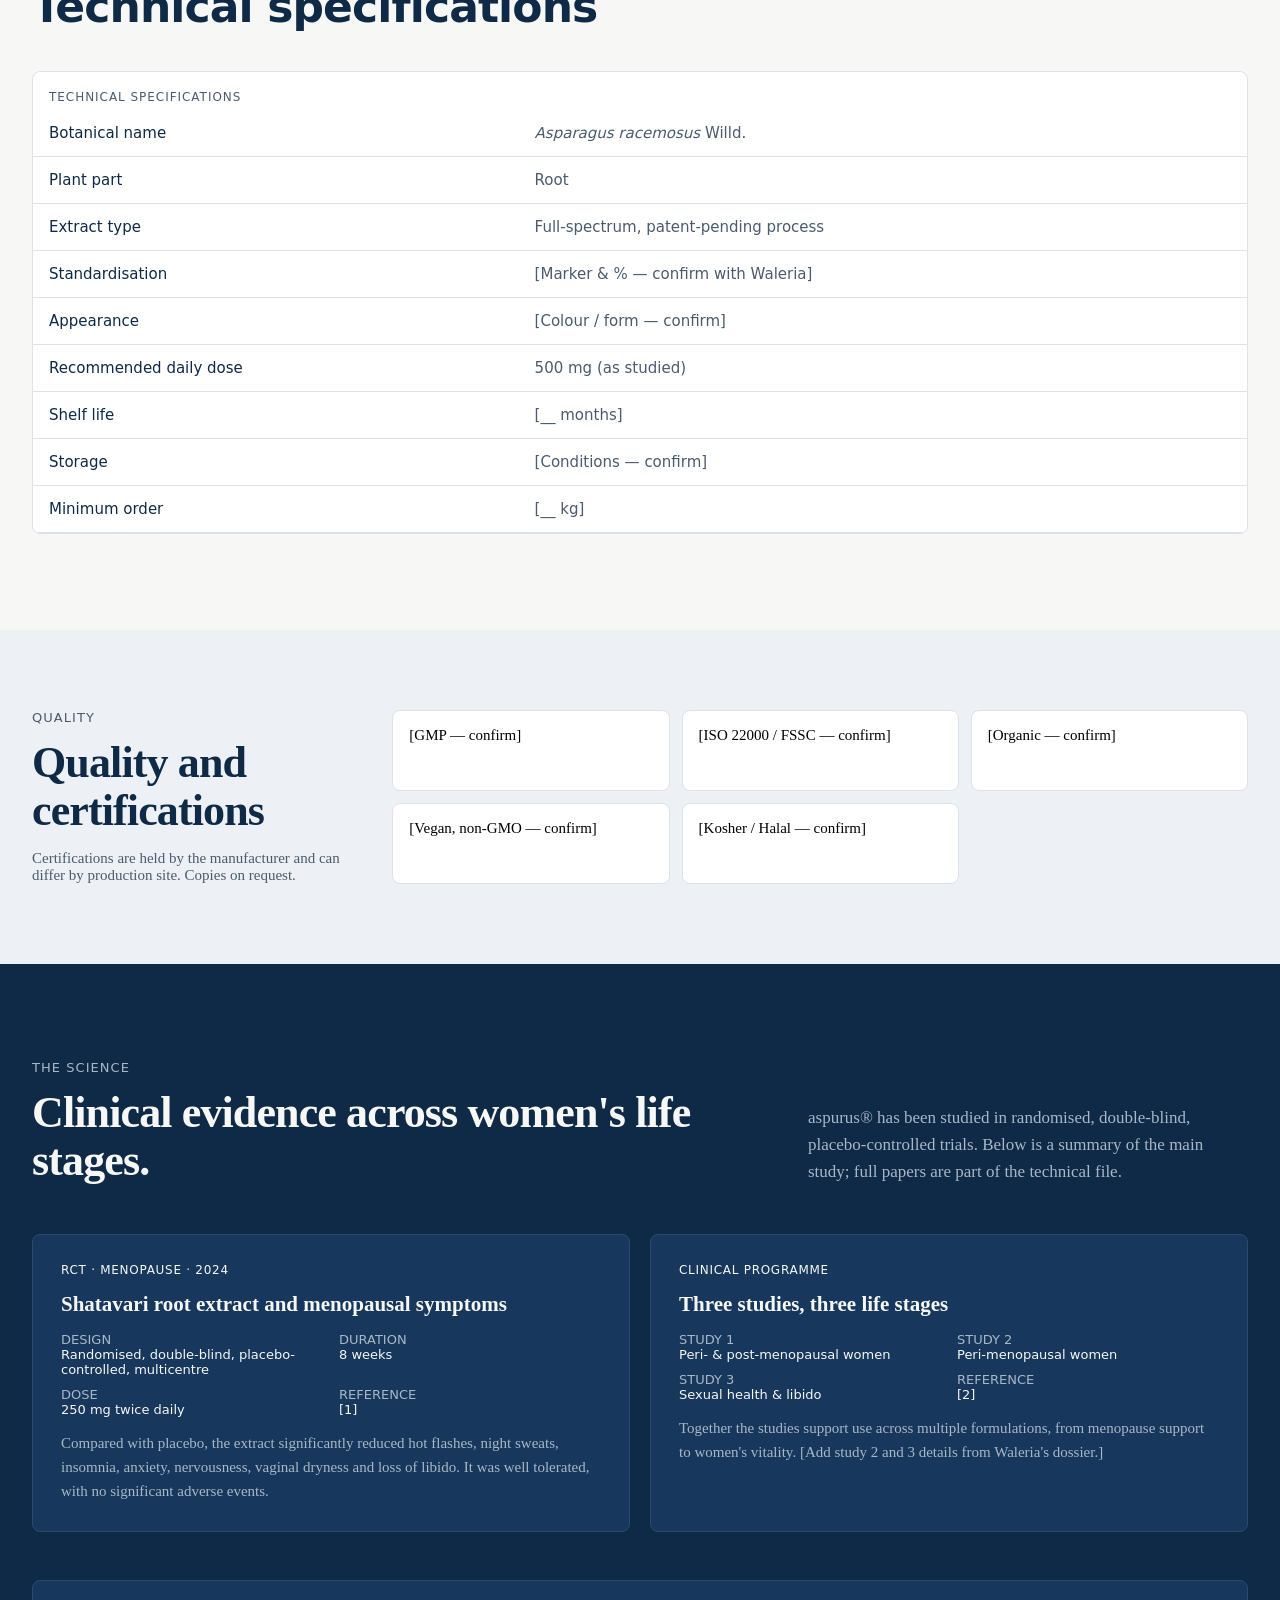
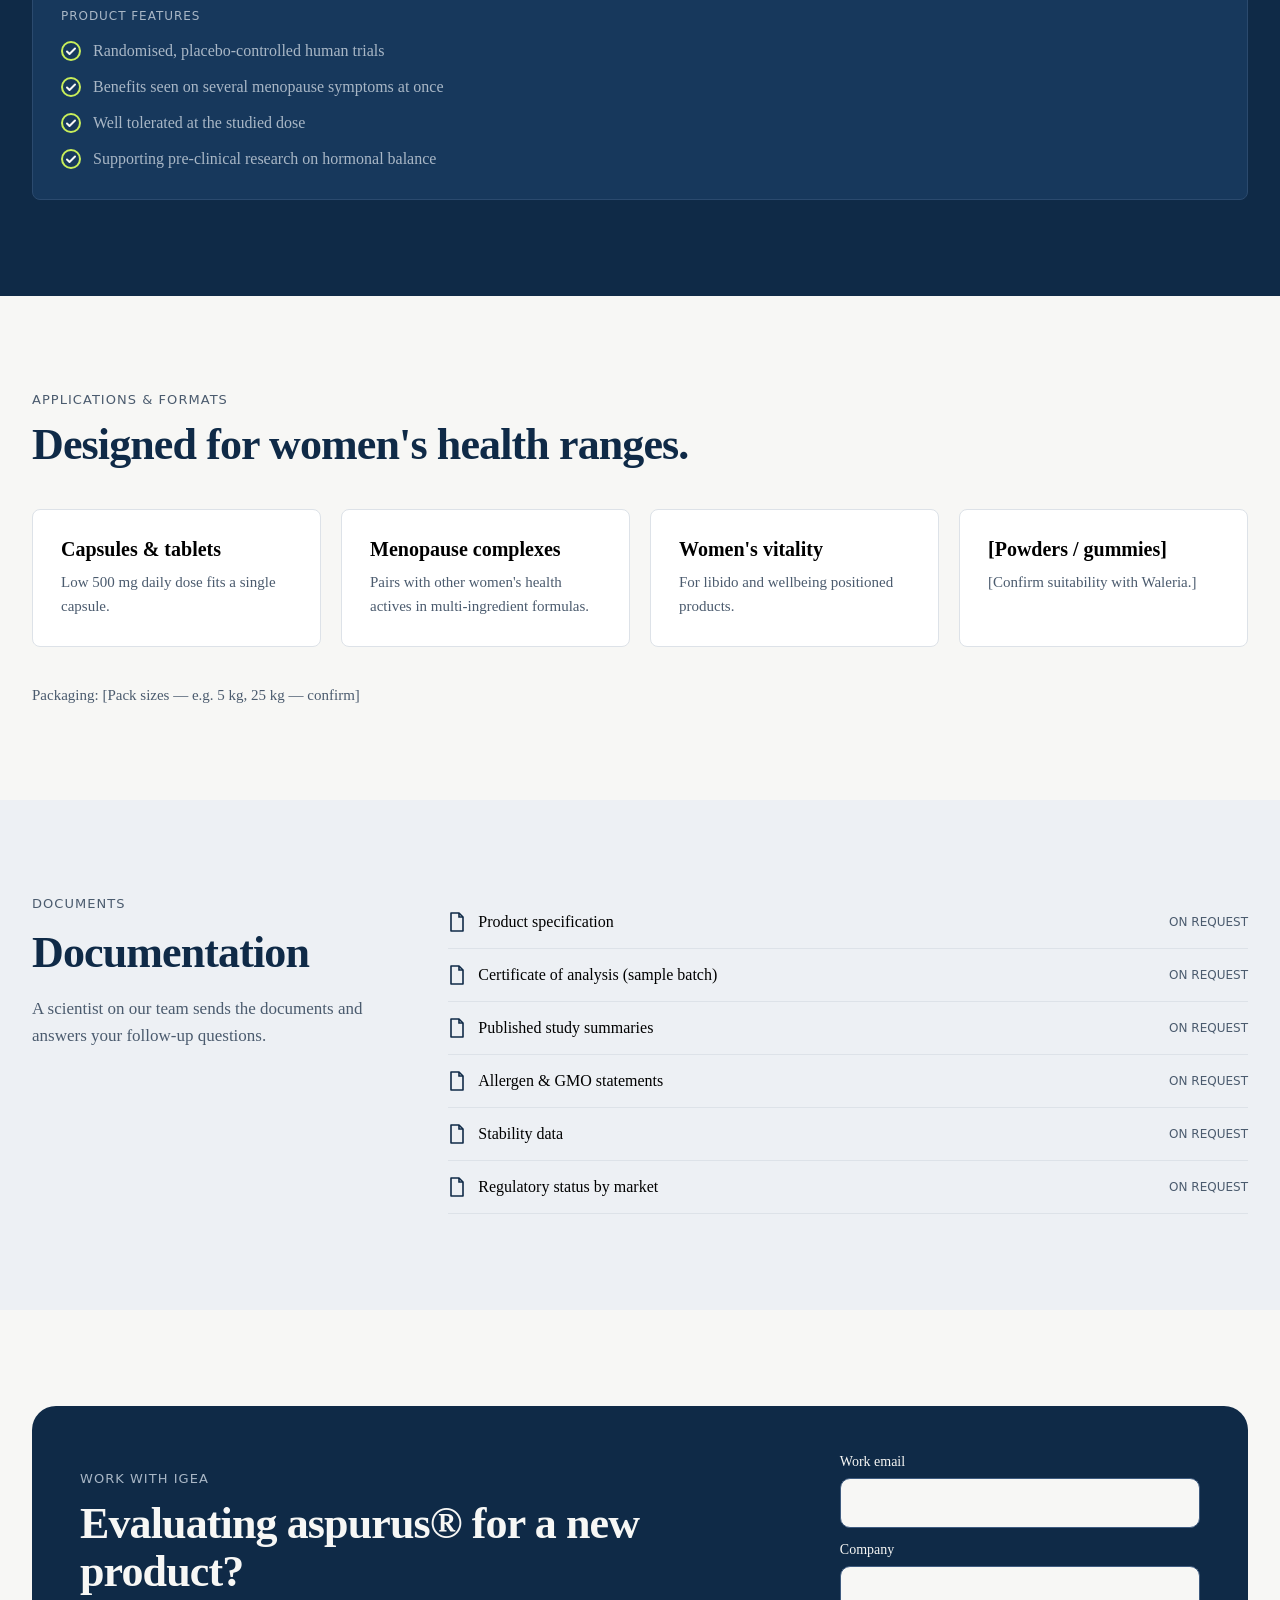
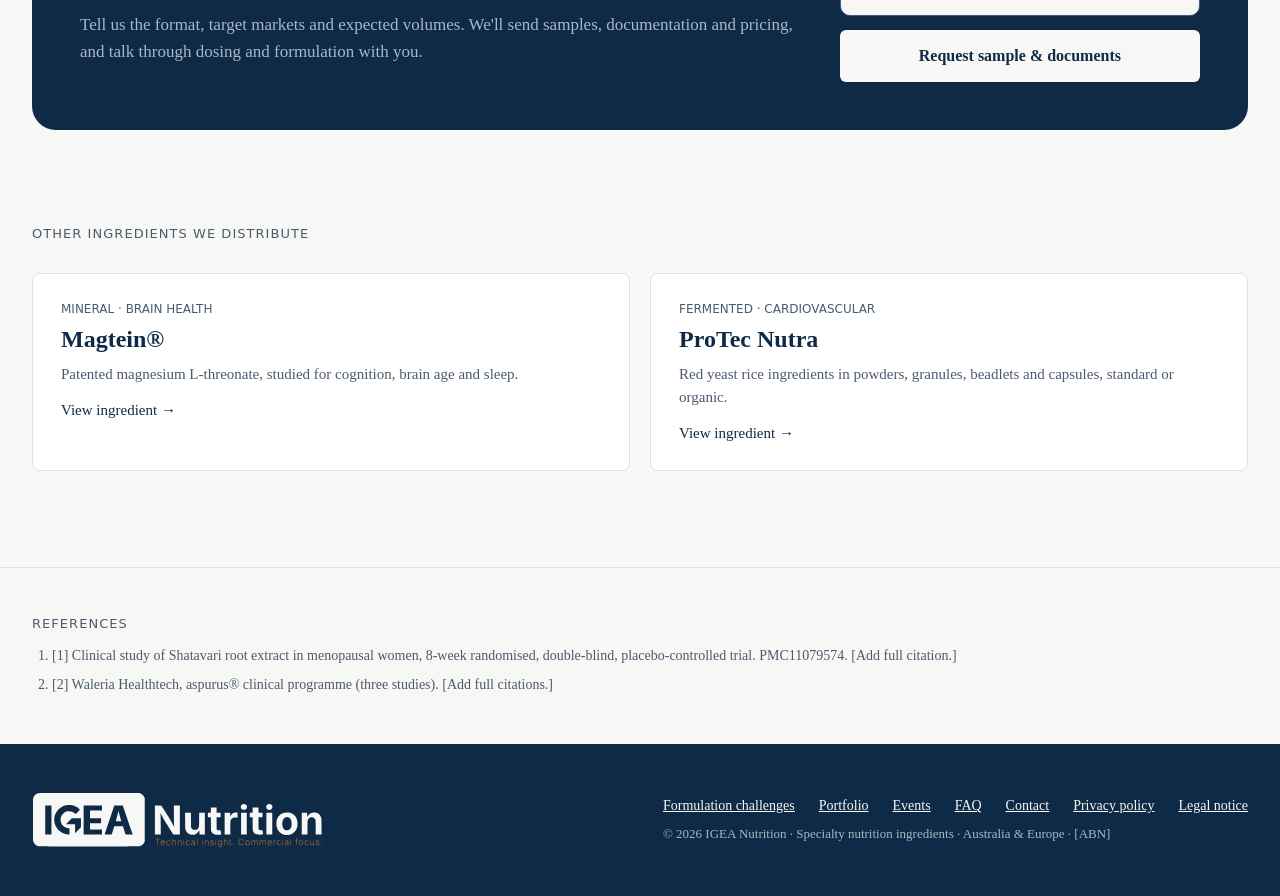
==== commit 759fe21e: "New messaging, FAQ, quality sections on ingredient pages Co-Authored-By: Claude Opus 5.5 <noreply@an" ====
--- a/aspurus.html
+++ b/aspurus.html
@@ -38,7 +38,7 @@
 <a href="#request" style="text-decoration: none; background: #0F2A47; color: #F7F7F5; padding: 16px 26px; border-radius: 6px; font-weight: 500; font-size: 16px">Request a sample</a>
 <a href="#documents" style="text-decoration: none; border: 1px solid #0F2A47; padding: 15px 26px; border-radius: 6px; font-weight: 500; font-size: 16px">Get the documentation</a>
 </div>
-<div style="display: flex; flex-wrap: wrap; gap: 8px; margin-top: 8px"><a href="#overview" style="text-decoration: none; padding: 10px 16px; border: 1px solid #DDE2E8; border-radius: 6px; background: #FFFFFF; font-size: 14px">Overview</a><a href="#specs" style="text-decoration: none; padding: 10px 16px; border: 1px solid #DDE2E8; border-radius: 6px; background: #FFFFFF; font-size: 14px">Technical specs</a><a href="#science" style="text-decoration: none; padding: 10px 16px; border: 1px solid #DDE2E8; border-radius: 6px; background: #FFFFFF; font-size: 14px">Science</a><a href="#applications" style="text-decoration: none; padding: 10px 16px; border: 1px solid #DDE2E8; border-radius: 6px; background: #FFFFFF; font-size: 14px">Applications</a><a href="#documents" style="text-decoration: none; padding: 10px 16px; border: 1px solid #DDE2E8; border-radius: 6px; background: #FFFFFF; font-size: 14px">Documents</a></div>
+<div style="display: flex; flex-wrap: wrap; gap: 8px; margin-top: 8px"><a href="#overview" style="text-decoration: none; padding: 10px 16px; border: 1px solid #DDE2E8; border-radius: 6px; background: #FFFFFF; font-size: 14px">Overview</a><a href="#specs" style="text-decoration: none; padding: 10px 16px; border: 1px solid #DDE2E8; border-radius: 6px; background: #FFFFFF; font-size: 14px">Specifications</a><a href="#quality" style="text-decoration: none; padding: 10px 16px; border: 1px solid #DDE2E8; border-radius: 6px; background: #FFFFFF; font-size: 14px">Quality</a><a href="#science" style="text-decoration: none; padding: 10px 16px; border: 1px solid #DDE2E8; border-radius: 6px; background: #FFFFFF; font-size: 14px">Science</a><a href="#applications" style="text-decoration: none; padding: 10px 16px; border: 1px solid #DDE2E8; border-radius: 6px; background: #FFFFFF; font-size: 14px">Applications</a><a href="#documents" style="text-decoration: none; padding: 10px 16px; border: 1px solid #DDE2E8; border-radius: 6px; background: #FFFFFF; font-size: 14px">Documents</a></div>
 </div>
 <div style="flex: 1 1 380px; min-width: 0; display: flex; flex-direction: column; gap: 16px">
 <div style="height: 220px; border-radius: 10px; overflow: hidden"><svg viewBox="0 0 320 160" width="100%" height="100%" preserveAspectRatio="xMidYMid slice" role="img" aria-label="Illustration of Shatavari plant and roots" style="display: block"><rect width="320" height="160" fill="#E6EAF0"></rect><rect y="64" width="320" height="96" fill="#D9CBAE"></rect><g fill="#C4B28E"><circle cx="40" cy="96" r="3"></circle><circle cx="70" cy="140" r="2"></circle><circle cx="262" cy="100" r="3"></circle><circle cx="292" cy="146" r="2"></circle><circle cx="232" cy="136" r="2"></circle><circle cx="96" cy="112" r="2"></circle></g><path d="M160 62 C158 40 150 24 132 10 M160 62 C164 38 176 22 196 12 M160 62 C160 40 160 22 160 6" stroke="#4B5B6E" stroke-width="3" fill="none" stroke-linecap="round"></path><path d="M152 46 l-9 -3 M152 46 l9 -3" stroke="#3D5F85" stroke-width="2" stroke-linecap="round" fill="none"></path><path d="M147 39 l-9 -3 M147 39 l9 -3" stroke="#3D5F85" stroke-width="2" stroke-linecap="round" fill="none"></path><path d="M143 31 l-9 -3 M143 31 l9 -3" stroke="#3D5F85" stroke-width="2" stroke-linecap="round" fill="none"></path><path d="M139 23 l-9 -3 M139 23 l9 -3" stroke="#3D5F85" stroke-width="2" stroke-linecap="round" fill="none"></path><path d="M135 15 l-9 -3 M135 15 l9 -3" stroke="#3D5F85" stroke-width="2" stroke-linecap="round" fill="none"></path><path d="M171 47 l-9 -3 M171 47 l9 -3" stroke="#3D5F85" stroke-width="2" stroke-linecap="round" fill="none"></path><path d="M176 40 l-9 -3 M176 40 l9 -3" stroke="#3D5F85" stroke-width="2" stroke-linecap="round" fill="none"></path><path d="M182 32 l-9 -3 M182 32 l9 -3" stroke="#3D5F85" stroke-width="2" stroke-linecap="round" fill="none"></path><path d="M187 24 l-9 -3 M187 24 l9 -3" stroke="#3D5F85" stroke-width="2" stroke-linecap="round" fill="none"></path><path d="M192 17 l-9 -3 M192 17 l9 -3" stroke="#3D5F85" stroke-width="2" stroke-linecap="round" fill="none"></path><path d="M160 45 l-9 -3 M160 45 l9 -3" stroke="#3D5F85" stroke-width="2" stroke-linecap="round" fill="none"></path><path d="M160 37 l-9 -3 M160 37 l9 -3" stroke="#3D5F85" stroke-width="2" stroke-linecap="round" fill="none"></path><path d="M160 28 l-9 -3 M160 28 l9 -3" stroke="#3D5F85" stroke-width="2" stroke-linecap="round" fill="none"></path><path d="M160 20 l-9 -3 M160 20 l9 -3" stroke="#3D5F85" stroke-width="2" stroke-linecap="round" fill="none"></path><path d="M160 12 l-9 -3 M160 12 l9 -3" stroke="#3D5F85" stroke-width="2" stroke-linecap="round" fill="none"></path><g fill="#F0E4C8" stroke="#B0915E" stroke-width="2"><ellipse cx="126" cy="104" rx="9" ry="34" transform="rotate(38 126 104)"></ellipse><ellipse cx="146" cy="114" rx="10" ry="40" transform="rotate(14 146 114)"></ellipse><ellipse cx="174" cy="114" rx="10" ry="40" transform="rotate(-12 174 114)"></ellipse><ellipse cx="196" cy="104" rx="9" ry="34" transform="rotate(-36 196 104)"></ellipse><ellipse cx="160" cy="118" rx="8" ry="36"></ellipse></g><circle cx="160" cy="68" r="9" fill="#8B6F47"></circle></svg></div>
@@ -66,16 +66,19 @@
 </div>
 </section>
 <section id="specs" style="max-width: 1240px; margin: 0 auto; padding: 96px 32px; display: flex; flex-direction: column; gap: 40px">
-<div style="display: flex; flex-direction: column; gap: 14px; max-width: 720px"><p style="margin: 0; font-family: 'Inter', system-ui, sans-serif; font-size: 13px; letter-spacing: 0.08em; color: #4B5B6E">TECHNICAL SPECS &amp; QUALITY</p><h2 style="margin: 0; font-size: clamp(30px, 3.6vw, 44px); line-height: 1.1; letter-spacing: -0.02em; font-weight: 700; color: #0F2A47">What you need for your specification file.</h2></div>
+<div style="display: flex; flex-direction: column; gap: 14px; max-width: 720px"><p style="margin: 0; font-family: 'Inter', system-ui, sans-serif; font-size: 13px; letter-spacing: 0.08em; color: #4B5B6E">SPECIFICATIONS</p><h2 style="margin: 0; font-size: clamp(30px, 3.6vw, 44px); line-height: 1.1; letter-spacing: -0.02em; font-weight: 700; color: #0F2A47">Technical specifications</h2></div>
 <div style="display: flex; flex-wrap: wrap; gap: 40px">
 <div style="flex: 999 1 560px; min-width: 0; overflow-x: auto; background: #FFFFFF; border: 1px solid #DDE2E8; border-radius: 8px">
 <table style="width: 100%; border-collapse: collapse; font-size: 15px"><caption style="text-align: left; padding: 18px 16px 6px; font-family: 'Inter', system-ui, sans-serif; font-size: 12px; letter-spacing: 0.08em; color: #4B5B6E">TECHNICAL SPECIFICATIONS</caption><tbody><tr><th scope="row" style="text-align: left; padding: 14px 16px; border-bottom: 1px solid #DDE2E8; font-weight: 500; width: 40%">Botanical name</th><td style="padding: 14px 16px; border-bottom: 1px solid #DDE2E8; color: #4B5B6E"><i>Asparagus racemosus</i> Willd.</td></tr><tr><th scope="row" style="text-align: left; padding: 14px 16px; border-bottom: 1px solid #DDE2E8; font-weight: 500; width: 40%">Plant part</th><td style="padding: 14px 16px; border-bottom: 1px solid #DDE2E8; color: #4B5B6E">Root</td></tr><tr><th scope="row" style="text-align: left; padding: 14px 16px; border-bottom: 1px solid #DDE2E8; font-weight: 500; width: 40%">Extract type</th><td style="padding: 14px 16px; border-bottom: 1px solid #DDE2E8; color: #4B5B6E">Full-spectrum, patent-pending process</td></tr><tr><th scope="row" style="text-align: left; padding: 14px 16px; border-bottom: 1px solid #DDE2E8; font-weight: 500; width: 40%">Standardisation</th><td style="padding: 14px 16px; border-bottom: 1px solid #DDE2E8; color: #4B5B6E">[Marker &amp; % — confirm with Waleria]</td></tr><tr><th scope="row" style="text-align: left; padding: 14px 16px; border-bottom: 1px solid #DDE2E8; font-weight: 500; width: 40%">Appearance</th><td style="padding: 14px 16px; border-bottom: 1px solid #DDE2E8; color: #4B5B6E">[Colour / form — confirm]</td></tr><tr><th scope="row" style="text-align: left; padding: 14px 16px; border-bottom: 1px solid #DDE2E8; font-weight: 500; width: 40%">Recommended daily dose</th><td style="padding: 14px 16px; border-bottom: 1px solid #DDE2E8; color: #4B5B6E">500 mg (as studied)</td></tr><tr><th scope="row" style="text-align: left; padding: 14px 16px; border-bottom: 1px solid #DDE2E8; font-weight: 500; width: 40%">Shelf life</th><td style="padding: 14px 16px; border-bottom: 1px solid #DDE2E8; color: #4B5B6E">[__ months]</td></tr><tr><th scope="row" style="text-align: left; padding: 14px 16px; border-bottom: 1px solid #DDE2E8; font-weight: 500; width: 40%">Storage</th><td style="padding: 14px 16px; border-bottom: 1px solid #DDE2E8; color: #4B5B6E">[Conditions — confirm]</td></tr><tr><th scope="row" style="text-align: left; padding: 14px 16px; border-bottom: 1px solid #DDE2E8; font-weight: 500; width: 40%">Minimum order</th><td style="padding: 14px 16px; border-bottom: 1px solid #DDE2E8; color: #4B5B6E">[__ kg]</td></tr></tbody></table>
 </div>
-<div style="flex: 1 1 340px; min-width: 0; display: flex; flex-direction: column; gap: 8px">
-<h3 style="margin: 0; font-size: 22px; font-weight: 700">Quality &amp; certifications</h3>
-<ul style="list-style: none; margin: 0; padding: 0"><li style="padding: 14px 0; border-bottom: 1px solid #DDE2E8; font-size: 16px; color: #4B5B6E">[GMP — confirm]</li><li style="padding: 14px 0; border-bottom: 1px solid #DDE2E8; font-size: 16px; color: #4B5B6E">[ISO 22000 / FSSC — confirm]</li><li style="padding: 14px 0; border-bottom: 1px solid #DDE2E8; font-size: 16px; color: #4B5B6E">[Organic — confirm]</li><li style="padding: 14px 0; border-bottom: 1px solid #DDE2E8; font-size: 16px; color: #4B5B6E">[Vegan, non-GMO — confirm]</li><li style="padding: 14px 0; border-bottom: 1px solid #DDE2E8; font-size: 16px; color: #4B5B6E">[Kosher / Halal — confirm]</li></ul>
-<p style="margin: 8px 0 0; font-size: 13px; color: #4B5B6E">Certifications are held by the manufacturer and can differ by production site. Copies on request.</p>
 </div>
+</div>
+</section>
+<section id="quality" style="background: #EDF0F4">
+<div style="max-width: 1240px; margin: 0 auto; padding: 80px 32px; display: flex; flex-wrap: wrap; gap: 40px">
+<div style="flex: 1 1 320px; min-width: 0; display: flex; flex-direction: column; gap: 14px"><p style="margin: 0; font-family: 'Inter', system-ui, sans-serif; font-size: 13px; letter-spacing: 0.08em; color: #4B5B6E">QUALITY</p><h2 style="margin: 0; font-size: clamp(30px, 3.6vw, 44px); line-height: 1.1; letter-spacing: -0.02em; font-weight: 700; color: #0F2A47">Quality and certifications</h2>
+<p style="margin: 0; font-size: 15px; color: #4B5B6E">Certifications are held by the manufacturer and can differ by production site. Copies on request.</p></div>
+<ul style="flex: 999 1 520px; min-width: 0; list-style: none; margin: 0; padding: 0; display: grid; grid-template-columns: repeat(auto-fit, minmax(220px, 1fr)); gap: 12px"><li style="background: #FFFFFF; border: 1px solid #DDE2E8; border-radius: 8px; padding: 16px; font-size: 15px">[GMP — confirm]</li><li style="background: #FFFFFF; border: 1px solid #DDE2E8; border-radius: 8px; padding: 16px; font-size: 15px">[ISO 22000 / FSSC — confirm]</li><li style="background: #FFFFFF; border: 1px solid #DDE2E8; border-radius: 8px; padding: 16px; font-size: 15px">[Organic — confirm]</li><li style="background: #FFFFFF; border: 1px solid #DDE2E8; border-radius: 8px; padding: 16px; font-size: 15px">[Vegan, non-GMO — confirm]</li><li style="background: #FFFFFF; border: 1px solid #DDE2E8; border-radius: 8px; padding: 16px; font-size: 15px">[Kosher / Halal — confirm]</li></ul>
 </div>
 </section>
 <section id="science" style="background: #0F2A47; color: #F7F7F5">
@@ -110,8 +113,8 @@
 <section id="documents" style="background: #EDF0F4">
 <div style="max-width: 1240px; margin: 0 auto; padding: 96px 32px; display: flex; flex-wrap: wrap; gap: 56px">
 <div style="flex: 1 1 360px; min-width: 0; display: flex; flex-direction: column; gap: 18px">
-<p style="margin: 0; font-family: 'Inter', system-ui, sans-serif; font-size: 13px; letter-spacing: 0.08em; color: #4B5B6E">DOCUMENTS</p><h2 style="margin: 0; font-size: clamp(30px, 3.6vw, 44px); line-height: 1.1; letter-spacing: -0.02em; font-weight: 700; color: #0F2A47">The full technical file, sent by a person.</h2>
-<p style="margin: 0; font-size: 17px; line-height: 1.6; color: #4B5B6E">We send documents directly, so we know who is evaluating the ingredient and can answer follow-up questions. Expect a reply from a scientist on our team, not an automated download.</p>
+<p style="margin: 0; font-family: 'Inter', system-ui, sans-serif; font-size: 13px; letter-spacing: 0.08em; color: #4B5B6E">DOCUMENTS</p><h2 style="margin: 0; font-size: clamp(30px, 3.6vw, 44px); line-height: 1.1; letter-spacing: -0.02em; font-weight: 700; color: #0F2A47">Documentation</h2>
+<p style="margin: 0; font-size: 17px; line-height: 1.6; color: #4B5B6E">A scientist on our team sends the documents and answers your follow-up questions.</p>
 </div>
 <ul style="flex: 999 1 520px; min-width: 0; list-style: none; margin: 0; padding: 0"><li style="display: flex; justify-content: space-between; align-items: center; gap: 16px; padding: 16px 0; border-bottom: 1px solid #DDE2E8">
 <span style="display: flex; align-items: center; gap: 12px; font-size: 16px"><svg width="18" height="20" viewBox="0 0 18 20" aria-hidden="true"><path d="M3 1h8l4 4v14H3z" fill="none" stroke="#0F2A47" stroke-width="1.6" stroke-linejoin="round"></path><path d="M11 1v4h4" fill="none" stroke="#0F2A47" stroke-width="1.6"></path></svg>Product specification</span>
@@ -165,9 +168,10 @@
 <a href="index.html" aria-label="IGEA Nutrition home" style="text-decoration: none"><svg viewBox="0 0 1734 334" role="img" aria-label="IGEA Nutrition" style="display: block; height: 56px; width: auto"><path fill="#F7F7F5" fill-rule="evenodd" d="M37.5 323.6C22.8 320.0 10.4 307.5 7.0 292.8C6.4 290.1 6.0 242.8 6.0 164.9C6.0 43.7 6.0 41.1 8.0 34.7C11.8 22.3 22.5 11.7 34.9 8.0C41.5 6.0 43.4 6.0 342.0 6.2L642.5 6.5L649.2 9.7C658.0 13.8 665.2 21.0 669.3 29.8L672.5 36.5L672.5 165.5L672.5 294.5L669.3 301.0C663.4 312.9 652.3 321.7 640.1 324.0C631.7 325.6 44.0 325.2 37.5 323.6ZM1504.5 254.4C1482.6 249.7 1466.0 233.4 1459.9 210.3C1457.1 200.1 1456.9 179.9 1459.4 169.5C1462.3 157.5 1467.3 148.4 1475.9 139.9C1488.3 127.5 1500.9 122.7 1520.5 122.7C1533.7 122.7 1542.7 124.7 1551.9 129.5C1569.1 138.6 1579.7 154.4 1583.1 176.0C1584.5 185.1 1583.7 202.2 1581.6 210.5C1575.5 233.2 1558.5 249.8 1536.5 254.5C1527.7 256.3 1513.6 256.3 1504.5 254.4ZM944.0 253.5C930.3 249.6 919.8 238.8 915.2 223.5C913.9 219.4 913.6 209.9 913.3 171.2L912.9 124.0L930.4 124.0L947.9 124.0L948.2 167.2L948.5 210.5L951.0 215.0C952.4 217.4 955.4 220.8 957.8 222.4C961.5 225.0 963.2 225.5 969.6 225.8C979.0 226.3 984.5 224.4 989.5 218.8C996.6 211.0 996.5 212.1 996.8 165.8L997.1 124.0L1014.1 124.0L1031.0 124.0L1031.0 188.5L1031.0 253.0L1015.0 253.0L999.0 253.0L999.0 245.1C999.0 240.8 998.7 235.2 998.4 232.6L997.7 227.9L994.8 233.2C990.6 240.9 982.8 248.4 975.6 251.6C970.5 253.9 967.8 254.4 959.5 254.7C952.7 254.9 947.8 254.5 944.0 253.5ZM1091.1 253.4C1081.5 250.8 1073.9 244.4 1069.8 235.5C1067.5 230.6 1067.5 229.8 1067.2 190.2L1066.9 150.0L1058.0 150.0L1049.0 150.0L1049.0 137.0L1049.0 124.0L1058.0 124.0L1067.0 124.0L1067.0 108.5L1067.0 93.0L1084.0 93.0L1101.0 93.0L1101.0 108.5L1101.0 124.0L1113.0 124.0L1125.0 124.0L1125.0 137.0L1125.0 150.0L1113.0 150.0L1100.9 150.0L1101.2 186.0L1101.5 222.0L1104.3 224.7C1106.9 227.3 1107.6 227.5 1115.7 227.5L1124.3 227.5L1126.6 239.0C1127.9 245.3 1128.9 251.0 1128.9 251.6C1129.1 254.8 1101.0 256.1 1091.1 253.4ZM1338.9 252.7C1326.0 248.3 1319.1 239.6 1317.0 225.5C1316.5 221.7 1316.0 203.1 1316.0 184.2L1316.0 150.0L1307.5 150.0L1299.0 150.0L1299.0 137.0L1299.0 124.0L1307.5 124.0L1316.0 124.0L1316.0 108.5L1316.0 93.0L1333.5 93.0L1351.0 93.0L1351.0 108.5L1351.0 124.0L1363.0 124.0L1375.0 124.0L1375.0 137.0L1375.0 150.0L1363.0 150.0L1351.0 150.0L1351.0 185.0C1351.0 223.6 1351.1 224.6 1357.0 227.0C1359.1 227.9 1362.3 228.1 1367.0 227.6L1373.9 227.0L1374.9 232.2C1378.2 248.2 1378.7 252.2 1377.6 252.6C1373.1 254.1 1365.9 255.0 1356.5 254.9C1347.7 254.9 1344.2 254.5 1338.9 252.7ZM116.0 167.0L116.0 80.0L97.5 80.0L79.0 80.0L79.0 167.0L79.0 254.0L97.5 254.0L116.0 254.0L116.0 167.0ZM223.8 235.2L223.5 216.5L216.5 215.9C186.8 213.1 165.3 184.8 171.2 156.1C173.5 144.7 177.3 137.6 185.5 129.5C193.6 121.3 200.7 117.5 212.1 115.2C226.9 112.1 243.5 116.8 255.6 127.4L260.7 131.9L273.6 118.9C284.5 107.9 286.3 105.7 285.4 104.2C284.8 103.3 281.2 99.9 277.4 96.7C268.7 89.3 253.4 81.8 241.5 78.9C230.6 76.3 214.0 76.1 203.5 78.3C168.7 85.7 141.6 112.8 134.3 147.5C132.1 157.9 132.4 174.8 134.9 185.4C142.6 217.5 167.4 243.0 199.0 251.0C207.8 253.2 210.6 253.7 218.3 253.9L224.0 254.0L223.8 235.2ZM417.0 238.5L417.0 223.0L381.5 223.0L346.0 223.0L346.0 204.5L346.0 186.0L379.0 186.0L412.0 186.0L412.0 171.5L412.0 157.0L379.0 157.0L346.0 157.0L346.0 134.0L346.0 111.0L381.5 111.0L417.0 111.0L417.0 95.5L417.0 80.0L362.5 80.0L308.0 80.0L308.0 167.0L308.0 254.0L362.5 254.0L417.0 254.0L417.0 238.5ZM483.0 229.0L490.6 204.5L516.5 204.3L542.5 204.0L550.5 229.0L558.4 254.0L579.7 254.0L600.9 254.0L592.9 230.8C588.5 218.0 575.1 178.9 563.1 144.0L541.3 80.5L516.1 80.5L490.8 80.5L462.4 166.0C446.8 213.0 434.0 252.1 434.0 252.8C434.0 253.8 438.5 254.0 454.7 253.8L475.4 253.5L483.0 229.0ZM733.0 167.0L733.0 81.0L752.7 81.2L772.3 81.5L801.7 128.5C820.7 158.8 834.2 181.5 839.7 192.5L848.2 209.5L847.6 200.0C847.3 194.8 846.7 165.9 846.4 135.8L845.7 81.0L863.9 81.0L882.0 81.0L882.0 167.0L882.0 253.0L862.2 253.0L842.5 253.0L817.2 212.6C789.4 168.3 781.9 155.6 772.8 137.2C769.4 130.5 766.5 125.1 766.3 125.3C766.2 125.5 766.4 132.2 767.0 140.1C767.5 148.0 768.0 176.7 768.0 203.8L768.0 253.0L750.5 253.0L733.0 253.0L733.0 167.0ZM1149.0 188.5L1149.0 124.0L1165.5 124.0L1181.9 124.0L1182.2 135.8L1182.5 147.5L1185.1 141.9C1191.8 127.6 1204.4 120.7 1220.2 122.5L1226.0 123.2L1226.0 138.6L1226.0 154.0L1223.4 153.4C1221.9 153.0 1217.1 152.7 1212.6 152.6C1205.3 152.5 1203.8 152.8 1197.9 155.7C1193.3 158.0 1190.4 160.2 1188.5 162.9C1183.2 170.7 1183.1 171.4 1183.0 213.8L1183.0 253.0L1166.0 253.0L1149.0 253.0L1149.0 188.5ZM1247.0 188.5L1247.0 124.0L1264.0 124.0L1281.0 124.0L1281.0 188.5L1281.0 253.0L1264.0 253.0L1247.0 253.0L1247.0 188.5ZM1398.0 188.5L1398.0 124.0L1415.5 124.0L1433.0 124.0L1433.0 188.5L1433.0 253.0L1415.5 253.0L1398.0 253.0L1398.0 188.5ZM1609.0 188.5L1609.0 124.0L1625.0 124.0L1641.0 124.0L1641.0 128.8C1641.0 131.4 1641.3 137.2 1641.6 141.6L1642.3 149.8L1644.9 144.9C1653.9 128.1 1670.0 120.2 1689.8 123.0C1706.7 125.3 1718.6 135.4 1724.3 152.3C1726.3 158.2 1726.5 160.8 1726.8 205.8L1727.1 253.0L1709.6 253.0L1692.0 253.0L1692.0 211.7C1692.0 165.5 1691.8 164.2 1685.3 157.6C1675.3 147.7 1656.3 149.5 1648.3 161.3C1646.6 163.9 1644.7 168.2 1644.1 171.0C1643.4 174.2 1643.0 190.7 1643.0 214.5L1643.0 253.0L1626.0 253.0L1609.0 253.0L1609.0 188.5ZM292.0 183.8L292.0 157.0L264.7 157.0L237.5 157.0L220.0 174.5L202.5 192.0L229.8 192.0L257.0 192.0L257.0 218.7L257.0 245.5L274.5 228.0L292.0 210.5L292.0 183.8ZM1533.8 225.4C1539.4 221.9 1543.9 215.6 1546.6 207.4C1549.4 198.7 1549.2 177.9 1546.2 169.6C1540.6 154.5 1529.2 147.2 1515.5 150.0C1502.9 152.6 1495.3 163.1 1493.1 180.9C1491.9 190.5 1493.1 202.5 1496.1 210.5C1498.7 217.5 1505.8 225.4 1511.3 227.4C1518.0 229.9 1527.9 229.0 1533.8 225.4ZM500.5 172.2C501.9 168.5 508.9 141.8 512.0 127.8C513.9 119.6 515.5 113.2 515.7 113.4C515.9 113.6 518.5 123.2 521.5 134.6C524.5 146.1 528.2 159.7 529.8 164.8L532.8 174.0L516.3 174.0C501.0 174.0 499.8 173.9 500.5 172.2ZM1259.4 106.1C1253.9 104.7 1249.2 101.1 1247.1 96.6C1238.2 78.3 1261.6 62.7 1277.0 76.7C1285.9 84.7 1283.9 98.9 1273.1 104.4C1269.6 106.2 1263.2 107.0 1259.4 106.1ZM1410.6 105.9C1402.2 103.9 1397.0 97.5 1397.0 89.1C1397.0 83.1 1398.7 79.3 1403.0 75.6C1415.0 65.6 1434.0 73.6 1434.0 88.7C1434.0 95.1 1432.2 99.0 1427.7 102.4C1425.1 104.4 1417.2 107.2 1415.0 106.9C1414.7 106.8 1412.8 106.4 1410.6 105.9Z"></path><path fill="#B87333" d="M1112.3 326.5C1109.9 324.4 1109.7 323.9 1111.0 323.0C1112.1 322.3 1112.8 322.5 1113.6 323.5C1115.2 325.7 1120.0 327.2 1123.2 326.5C1127.3 325.5 1130.0 321.6 1130.0 316.2L1130.0 311.7L1127.5 314.4C1124.1 318.0 1116.1 318.2 1112.5 314.6C1107.9 310.0 1107.0 300.7 1110.6 293.8C1113.9 287.5 1123.4 286.3 1127.7 291.7L1130.0 294.5L1130.0 291.8C1130.0 290.0 1130.5 289.0 1131.5 289.0C1132.8 289.0 1133.0 291.6 1133.0 306.1L1133.0 323.2L1130.1 326.1C1127.5 328.7 1126.5 329.0 1121.1 329.0C1116.1 329.0 1114.6 328.6 1112.3 326.5ZM777.6 317.9C766.2 314.8 764.4 295.2 775.1 289.8C781.3 286.6 786.7 288.0 790.7 293.9C792.0 295.8 793.0 298.8 793.0 300.6L793.0 304.0L782.0 304.0C775.1 304.0 771.0 304.4 771.0 305.0C771.0 305.6 771.7 307.6 772.5 309.6C775.0 315.7 783.4 317.5 787.6 312.9C789.6 310.7 792.0 310.4 792.0 312.3C792.0 316.1 783.4 319.4 777.6 317.9ZM1281.3 317.8C1268.7 314.5 1269.7 290.8 1282.5 288.4C1290.7 286.9 1297.0 292.4 1297.8 301.6C1298.3 307.4 1295.4 315.2 1292.2 316.5C1288.3 318.1 1284.3 318.6 1281.3 317.8ZM748.0 300.0L748.0 282.0L741.5 282.0C736.4 282.0 735.0 281.7 735.0 280.5C735.0 279.2 737.3 279.0 749.5 279.0C761.7 279.0 764.0 279.2 764.0 280.5C764.0 281.7 762.6 282.0 757.5 282.0L751.0 282.0L751.0 300.0C751.0 315.3 750.8 318.0 749.5 318.0C748.2 318.0 748.0 315.3 748.0 300.0ZM806.8 315.7C803.0 312.5 802.0 309.9 802.0 303.3C802.0 294.1 807.1 288.0 814.8 288.0C818.2 288.0 824.3 291.8 824.8 294.3C825.3 296.7 823.3 296.4 819.8 293.5C815.9 290.2 812.8 290.3 808.9 293.8C806.2 296.2 805.6 297.5 805.3 302.1C804.5 311.1 810.2 317.1 817.3 314.7C818.8 314.2 820.7 312.8 821.5 311.7C823.2 309.3 825.5 310.6 824.4 313.4C822.6 318.1 811.4 319.6 806.8 315.7ZM836.0 298.5C836.0 281.8 836.2 279.0 837.5 279.0C838.7 279.0 839.0 280.4 839.0 285.5L839.0 291.9L842.5 289.8C847.1 287.2 852.6 287.9 855.8 291.5C857.8 293.9 858.0 295.1 858.0 306.1C858.0 316.0 857.7 318.0 856.5 318.0C855.3 318.0 855.0 316.2 855.0 308.1C855.0 302.6 854.6 297.0 854.0 295.6C852.1 290.5 845.3 289.7 841.0 294.0C839.2 295.8 839.0 297.4 839.0 307.0C839.0 316.1 838.7 318.0 837.5 318.0C836.2 318.0 836.0 315.2 836.0 298.5ZM870.0 303.5C870.0 291.3 870.2 289.0 871.5 289.0C872.4 289.0 873.0 289.9 873.0 291.2C873.1 293.1 873.2 293.2 874.0 291.9C876.7 287.2 886.4 287.1 890.0 291.7C891.8 294.0 892.0 295.7 892.0 306.1C892.0 316.0 891.7 318.0 890.5 318.0C889.3 318.0 889.0 316.1 889.0 307.0C889.0 296.6 888.9 295.8 886.5 293.5C883.9 290.8 881.4 290.4 877.7 292.1C874.0 293.8 873.0 297.1 873.0 308.0C873.0 316.2 872.7 318.0 871.5 318.0C870.2 318.0 870.0 315.7 870.0 303.5ZM904.0 303.5C904.0 291.3 904.2 289.0 905.5 289.0C906.8 289.0 907.0 291.3 907.0 303.5C907.0 315.7 906.8 318.0 905.5 318.0C904.2 318.0 904.0 315.7 904.0 303.5ZM922.5 315.8C914.5 309.6 915.6 293.8 924.3 289.7C928.6 287.6 931.0 287.6 935.5 289.4C938.4 290.6 941.0 293.5 941.0 295.4C941.0 296.9 937.8 295.7 935.5 293.4C933.3 291.2 932.2 290.9 929.3 291.3C924.7 292.1 922.2 294.4 921.0 299.2C917.9 310.7 928.3 319.9 936.0 312.5C938.2 310.3 939.3 309.9 940.1 310.7C941.0 311.6 940.5 312.7 938.2 314.9C935.6 317.5 934.4 318.0 930.2 318.0C926.7 318.0 924.5 317.4 922.5 315.8ZM952.2 315.7C950.8 314.2 950.0 312.1 950.0 309.8C950.0 305.1 953.3 302.4 960.3 301.5C966.7 300.6 969.0 299.5 969.0 297.1C969.0 294.7 964.9 291.0 962.1 291.0C959.5 291.0 956.0 292.7 954.5 294.6C953.2 296.4 950.7 294.8 951.5 292.7C951.9 291.9 953.8 290.4 955.7 289.5C960.6 287.1 966.8 288.0 969.7 291.5C971.8 293.9 972.0 295.1 972.0 306.1C972.0 316.0 971.7 318.0 970.5 318.0C969.6 318.0 969.0 317.1 969.0 315.9L969.0 313.9L966.4 315.9C962.6 318.9 955.1 318.8 952.2 315.7ZM984.0 298.5C984.0 281.8 984.2 279.0 985.5 279.0C986.8 279.0 987.0 281.8 987.0 298.5C987.0 315.2 986.8 318.0 985.5 318.0C984.2 318.0 984.0 315.2 984.0 298.5ZM1016.0 303.5C1016.0 291.3 1016.2 289.0 1017.5 289.0C1018.8 289.0 1019.0 291.3 1019.0 303.5C1019.0 315.7 1018.8 318.0 1017.5 318.0C1016.2 318.0 1016.0 315.7 1016.0 303.5ZM1031.0 303.5C1031.0 291.3 1031.2 289.0 1032.5 289.0C1033.4 289.0 1034.0 289.9 1034.0 291.2L1034.0 293.4L1036.0 291.3C1040.0 287.0 1047.4 287.2 1051.0 291.7C1052.8 294.0 1053.0 295.7 1053.0 306.1C1053.0 316.0 1052.7 318.0 1051.5 318.0C1050.3 318.0 1050.0 316.1 1050.0 307.0C1050.0 296.6 1049.9 295.8 1047.5 293.5C1044.2 290.2 1040.5 290.3 1036.9 293.9C1034.1 296.8 1034.0 297.1 1034.0 307.4C1034.0 316.2 1033.7 318.0 1032.5 318.0C1031.2 318.0 1031.0 315.7 1031.0 303.5ZM1066.6 315.9C1063.7 313.6 1063.2 311.5 1065.4 310.7C1066.3 310.3 1067.1 310.8 1067.5 311.9C1068.3 314.4 1073.0 316.3 1076.4 315.4C1082.9 313.8 1083.1 306.8 1076.8 305.5C1066.8 303.3 1062.8 299.3 1064.9 293.7C1066.0 290.7 1070.6 288.0 1074.5 288.0C1079.8 288.0 1085.9 293.2 1082.9 295.1C1082.1 295.5 1080.9 294.9 1079.8 293.4C1076.2 288.9 1067.6 291.4 1068.2 296.8C1068.5 299.2 1069.4 299.8 1075.5 301.8C1079.3 303.0 1083.1 304.8 1083.8 305.7C1085.8 308.4 1085.2 312.9 1082.5 315.5C1079.2 318.8 1070.6 319.1 1066.6 315.9ZM1095.0 303.5C1095.0 291.3 1095.2 289.0 1096.5 289.0C1097.8 289.0 1098.0 291.3 1098.0 303.5C1098.0 315.7 1097.8 318.0 1096.5 318.0C1095.2 318.0 1095.0 315.7 1095.0 303.5ZM1145.0 298.5C1145.0 281.8 1145.2 279.0 1146.5 279.0C1147.7 279.0 1148.0 280.5 1148.0 286.2C1148.1 291.3 1148.3 293.0 1149.0 291.9C1151.7 287.2 1161.4 287.1 1165.0 291.7C1166.8 294.0 1167.0 295.7 1167.0 306.1C1167.0 316.0 1166.7 318.0 1165.5 318.0C1164.3 318.0 1164.0 316.1 1164.0 307.0C1164.0 296.6 1163.9 295.8 1161.5 293.5C1158.9 290.8 1156.4 290.4 1152.7 292.1C1149.0 293.8 1148.0 297.1 1148.0 308.0C1148.0 316.2 1147.7 318.0 1146.5 318.0C1145.2 318.0 1145.0 315.2 1145.0 298.5ZM1180.6 315.8C1179.4 314.1 1179.0 310.9 1179.0 302.7C1179.0 292.7 1178.8 291.8 1177.0 291.3C1175.9 291.0 1175.0 290.4 1175.0 290.0C1175.0 289.6 1175.9 289.0 1177.0 288.7C1178.5 288.3 1179.0 287.3 1179.0 285.1C1179.0 280.8 1181.8 280.9 1182.2 285.2C1182.4 288.0 1183.0 288.6 1185.2 288.8C1186.8 289.0 1188.0 289.5 1188.0 290.0C1188.0 290.5 1186.8 291.0 1185.2 291.2L1182.5 291.5L1182.2 301.2C1181.9 312.1 1182.8 315.0 1186.5 315.0C1188.1 315.0 1189.0 315.6 1189.0 316.5C1189.0 319.0 1182.4 318.4 1180.6 315.8ZM1198.0 315.5C1198.0 313.7 1198.5 313.0 1199.9 313.0C1202.3 313.0 1203.2 314.3 1202.4 316.4C1201.4 319.1 1198.0 318.4 1198.0 315.5ZM1239.0 315.8C1232.6 311.4 1229.4 300.5 1231.9 291.2C1235.4 278.4 1250.2 273.9 1259.2 283.0C1262.9 286.7 1264.3 291.0 1261.8 291.0C1261.1 290.9 1259.6 289.5 1258.5 287.7C1257.4 285.9 1254.8 283.7 1252.7 282.6C1240.4 276.6 1229.4 294.2 1236.7 308.3C1241.0 316.7 1254.3 317.1 1258.5 309.0C1260.0 306.1 1263.0 304.8 1263.0 307.0C1263.0 309.5 1259.7 314.2 1256.7 316.0C1252.1 318.9 1243.4 318.7 1239.0 315.8ZM1308.0 303.5C1308.0 291.3 1308.2 289.0 1309.5 289.0C1310.4 289.0 1311.0 289.9 1311.0 291.1C1311.0 293.1 1311.1 293.1 1314.1 290.6C1318.2 287.1 1322.3 287.2 1325.7 290.8C1327.4 292.6 1328.4 293.1 1328.7 292.2C1329.3 290.6 1334.3 288.0 1336.9 288.0C1340.2 288.0 1343.7 290.1 1344.9 292.7C1345.5 294.0 1346.0 300.2 1346.0 306.5C1346.0 316.1 1345.7 318.0 1344.5 318.0C1343.3 318.0 1343.0 316.1 1343.0 307.0C1343.0 296.6 1342.9 295.8 1340.5 293.5C1337.5 290.5 1335.1 290.4 1331.6 293.1C1329.1 295.1 1329.0 295.4 1329.0 306.6C1329.0 316.1 1328.7 318.0 1327.5 318.0C1326.3 318.0 1326.0 316.2 1326.0 308.1C1326.0 296.8 1325.1 293.5 1321.6 291.8C1318.3 290.4 1313.7 292.2 1312.1 295.6C1311.5 297.0 1311.0 302.6 1311.0 308.0C1311.0 316.2 1310.7 318.0 1309.5 318.0C1308.2 318.0 1308.0 315.7 1308.0 303.5ZM1358.0 303.5C1358.0 291.3 1358.2 289.0 1359.5 289.0C1360.3 289.0 1361.0 289.9 1361.0 291.0C1361.0 292.8 1361.2 292.7 1363.5 290.5C1366.6 287.3 1371.0 287.3 1374.7 290.4L1377.5 292.8L1380.3 290.4C1384.1 287.2 1389.3 287.2 1392.5 290.5C1394.9 292.8 1395.0 293.5 1395.0 305.5C1395.0 315.9 1394.8 318.0 1393.5 318.0C1392.3 318.0 1392.0 316.0 1392.0 306.1C1392.0 294.8 1391.9 294.0 1389.8 292.6C1386.6 290.3 1383.3 290.6 1380.5 293.5C1378.1 295.8 1378.0 296.6 1378.0 307.0C1378.0 316.1 1377.7 318.0 1376.5 318.0C1375.3 318.0 1375.0 316.1 1375.0 306.5C1375.0 296.3 1374.8 294.8 1373.0 293.0C1370.3 290.3 1366.4 290.5 1363.5 293.5C1361.1 295.8 1361.0 296.6 1361.0 307.0C1361.0 316.1 1360.7 318.0 1359.5 318.0C1358.2 318.0 1358.0 315.7 1358.0 303.5ZM1410.8 315.7C1407.0 312.5 1406.0 309.9 1406.0 303.3C1406.0 296.5 1408.3 291.9 1412.9 289.5C1416.6 287.6 1419.1 287.6 1423.5 289.4C1427.6 291.2 1429.7 294.2 1430.6 299.8L1431.3 304.0L1420.0 304.0L1408.8 304.0L1409.4 307.2C1411.0 315.2 1421.1 318.4 1425.7 312.3C1427.2 310.4 1430.2 311.3 1429.4 313.5C1427.6 318.2 1415.4 319.6 1410.8 315.7ZM1441.0 303.5C1441.0 291.3 1441.2 289.0 1442.5 289.0C1443.3 289.0 1444.0 289.7 1444.0 290.7C1444.0 292.2 1444.1 292.2 1445.8 290.7C1446.8 289.8 1449.1 288.7 1450.8 288.4C1453.3 287.9 1454.0 288.1 1454.0 289.4C1454.0 290.4 1453.2 291.0 1451.9 291.0C1450.8 291.0 1448.5 292.3 1446.9 293.9C1444.1 296.8 1444.0 297.1 1444.0 307.4C1444.0 316.2 1443.7 318.0 1442.5 318.0C1441.2 318.0 1441.0 315.7 1441.0 303.5ZM1465.5 315.8C1460.0 311.5 1458.5 302.9 1462.0 295.2C1465.4 287.6 1475.1 285.8 1481.2 291.6C1484.5 294.9 1484.7 296.0 1482.0 296.0C1480.9 296.0 1480.0 295.6 1480.0 295.0C1480.0 293.7 1474.6 291.0 1472.0 291.0C1468.7 291.0 1464.3 296.0 1463.6 300.6C1462.6 306.5 1465.3 312.8 1469.6 314.6C1473.4 316.2 1475.4 315.7 1479.3 312.2C1481.3 310.3 1482.3 309.9 1483.1 310.7C1484.0 311.6 1483.5 312.7 1481.2 314.9C1478.6 317.5 1477.4 318.0 1473.2 318.0C1469.7 318.0 1467.5 317.4 1465.5 315.8ZM1494.0 303.5C1494.0 291.3 1494.2 289.0 1495.5 289.0C1496.8 289.0 1497.0 291.3 1497.0 303.5C1497.0 315.7 1496.8 318.0 1495.5 318.0C1494.2 318.0 1494.0 315.7 1494.0 303.5ZM1509.5 315.5C1507.8 313.9 1507.0 312.0 1507.0 309.6C1507.0 304.9 1510.4 302.3 1517.8 301.4C1520.9 301.1 1524.1 300.3 1524.8 299.8C1528.1 297.1 1524.1 291.0 1519.1 291.0C1517.4 291.0 1514.9 292.1 1513.3 293.4C1511.3 295.1 1509.9 295.6 1509.0 295.0C1507.8 294.3 1507.9 293.8 1509.4 292.1C1513.6 287.5 1522.3 287.0 1526.7 291.2C1528.9 293.2 1529.0 294.1 1529.0 305.7C1529.0 316.0 1528.8 318.0 1527.5 318.0C1526.6 318.0 1526.0 317.1 1526.0 315.9L1526.0 313.9L1523.4 315.9C1519.5 319.0 1512.7 318.8 1509.5 315.5ZM1541.0 298.5C1541.0 281.8 1541.2 279.0 1542.5 279.0C1543.8 279.0 1544.0 281.8 1544.0 298.5C1544.0 315.2 1543.8 318.0 1542.5 318.0C1541.2 318.0 1541.0 315.2 1541.0 298.5ZM1574.8 304.8L1574.5 291.5L1571.8 291.2C1570.2 291.0 1569.0 290.5 1569.0 290.0C1569.0 289.5 1570.2 289.0 1571.8 288.8C1574.2 288.5 1574.6 288.0 1575.1 284.1C1575.4 281.5 1576.4 279.2 1577.5 278.4C1580.1 276.5 1586.0 276.6 1586.0 278.5C1586.0 279.5 1585.0 280.0 1583.0 280.0C1579.7 280.0 1577.7 282.7 1578.2 286.3C1578.4 288.0 1579.3 288.6 1581.8 288.8C1583.5 289.0 1585.0 289.5 1585.0 290.0C1585.0 290.5 1583.5 291.0 1581.8 291.2L1578.5 291.5L1578.2 304.8C1578.0 315.5 1577.7 318.0 1576.5 318.0C1575.3 318.0 1575.0 315.5 1574.8 304.8ZM1595.5 314.7C1591.5 310.7 1590.1 304.0 1591.9 297.8C1595.4 286.4 1609.5 284.6 1614.8 295.0C1620.5 306.3 1614.9 318.0 1603.8 318.0C1599.5 318.0 1598.3 317.5 1595.5 314.7ZM1630.8 316.0C1627.0 313.1 1625.7 308.9 1626.2 301.5C1626.5 296.5 1627.1 294.5 1628.9 292.6C1633.9 287.3 1641.9 286.8 1646.6 291.5C1651.2 296.1 1648.8 297.7 1643.8 293.5C1639.9 290.2 1636.8 290.3 1632.8 293.9C1629.7 296.6 1629.5 297.3 1629.5 303.3C1629.5 310.3 1631.1 313.3 1635.8 315.1C1638.6 316.2 1644.3 314.0 1645.8 311.3C1647.1 309.0 1649.4 310.8 1648.4 313.4C1646.7 317.9 1635.3 319.6 1630.8 316.0ZM1662.5 315.5C1660.1 313.2 1660.0 312.5 1660.0 301.0C1660.0 291.0 1660.2 289.0 1661.5 289.0C1662.7 289.0 1663.0 290.9 1663.0 300.0C1663.0 312.3 1664.2 315.0 1669.9 315.0C1677.2 315.0 1679.0 311.7 1679.0 298.5C1679.0 290.7 1679.3 289.0 1680.5 289.0C1681.8 289.0 1682.0 291.3 1682.0 303.5C1682.0 315.7 1681.8 318.0 1680.5 318.0C1679.6 318.0 1679.0 317.1 1679.0 315.9L1679.0 313.9L1676.4 315.9C1672.5 319.0 1665.7 318.8 1662.5 315.5ZM1695.9 316.7C1695.0 316.0 1693.8 314.5 1693.1 313.2C1692.1 311.3 1692.2 311.0 1693.6 311.0C1694.4 311.0 1696.0 312.0 1697.0 313.2C1698.3 314.9 1699.9 315.5 1702.8 315.5C1707.5 315.5 1710.0 313.7 1710.0 310.4C1710.0 307.6 1707.3 305.8 1700.7 304.0C1693.2 302.0 1690.8 296.6 1695.2 291.5C1699.3 286.8 1709.5 287.3 1712.1 292.3C1713.8 295.4 1711.3 296.2 1708.5 293.4C1704.7 289.6 1698.5 290.6 1696.7 295.3C1695.7 297.9 1699.0 300.5 1704.9 302.0C1709.9 303.2 1714.0 306.6 1714.0 309.6C1714.0 312.2 1711.7 315.8 1709.3 316.9C1706.1 318.4 1697.9 318.3 1695.9 316.7ZM1724.4 316.5C1723.6 314.5 1724.8 313.0 1727.1 313.0C1728.5 313.0 1729.0 313.7 1729.0 315.5C1729.0 317.3 1728.5 318.0 1727.0 318.0C1725.9 318.0 1724.7 317.3 1724.4 316.5ZM963.5 314.8C966.5 313.4 969.0 309.3 969.0 305.5C969.0 302.6 969.1 302.7 962.0 304.0C953.2 305.7 950.5 309.9 955.6 313.9C958.7 316.3 959.9 316.5 963.5 314.8ZM1290.7 313.4C1293.6 311.6 1295.5 305.3 1294.6 300.4C1293.7 296.1 1289.1 291.0 1286.0 291.0C1274.8 291.0 1271.7 309.4 1282.1 314.7C1284.7 316.0 1287.1 315.7 1290.7 313.4ZM1523.8 312.4C1525.2 310.9 1526.0 308.6 1526.0 306.4C1526.0 302.6 1526.2 302.6 1519.0 304.0C1510.1 305.7 1507.5 309.9 1512.7 314.0C1516.2 316.7 1520.6 316.1 1523.8 312.4ZM1607.4 314.6C1609.8 313.6 1611.2 312.1 1612.4 308.9C1618.1 294.7 1602.1 283.5 1595.9 297.5C1592.4 305.4 1596.2 314.2 1603.8 315.9C1603.9 316.0 1605.6 315.4 1607.4 314.6ZM1126.9 311.6C1131.8 306.7 1130.3 294.8 1124.4 292.1C1120.7 290.4 1118.4 290.7 1115.4 293.3C1112.2 296.1 1111.0 304.1 1113.0 309.0C1115.5 315.1 1122.1 316.3 1126.9 311.6ZM790.0 300.4C790.0 300.1 789.3 298.3 788.5 296.5C786.9 293.2 783.5 291.0 780.0 291.0C777.6 291.0 772.4 295.7 771.5 298.8C770.9 301.0 771.0 301.0 780.4 301.0C785.7 301.0 790.0 300.7 790.0 300.4ZM1426.8 298.0C1425.5 294.3 1421.5 291.0 1418.3 291.0C1415.5 291.0 1409.0 296.9 1409.0 299.4C1409.0 300.8 1410.5 301.0 1418.4 301.0L1427.9 301.0L1426.8 298.0ZM904.0 282.0C902.2 280.9 903.6 277.8 905.7 278.2C906.7 278.4 907.6 279.2 907.8 280.1C908.2 282.0 905.9 283.2 904.0 282.0ZM1015.9 281.4C1015.0 280.3 1015.0 279.6 1015.8 278.8C1017.2 277.4 1020.0 278.5 1020.0 280.4C1020.0 282.4 1017.3 283.1 1015.9 281.4ZM1095.1 281.7C1093.7 280.0 1095.4 277.6 1097.4 278.3C1098.3 278.7 1099.0 279.6 1099.0 280.4C1099.0 282.3 1096.4 283.2 1095.1 281.7ZM1494.1 281.7C1492.7 280.0 1494.4 277.6 1496.4 278.3C1497.3 278.7 1498.0 279.6 1498.0 280.4C1498.0 282.3 1495.4 283.2 1494.1 281.7Z"></path></svg></a>
 <div style="display: flex; flex-direction: column; gap: 12px; align-items: flex-start">
 <div style="display: flex; flex-wrap: wrap; gap: 24px; font-size: 14px">
-<a href="index.html#problems" style="color: #F7F7F5">Problems we solve</a>
+<a href="index.html#problems" style="color: #F7F7F5">Formulation challenges</a>
 <a href="index.html#ingredients" style="color: #F7F7F5">Portfolio</a>
 <a href="index.html#events" style="color: #F7F7F5">Events</a>
+<a href="index.html#faq" style="color: #F7F7F5">FAQ</a>
 <a href="index.html#contact" style="color: #F7F7F5">Contact</a>
 <a href="privacy.html" style="color: #F7F7F5">Privacy policy</a>
 <a href="legal.html" style="color: #F7F7F5">Legal notice</a>
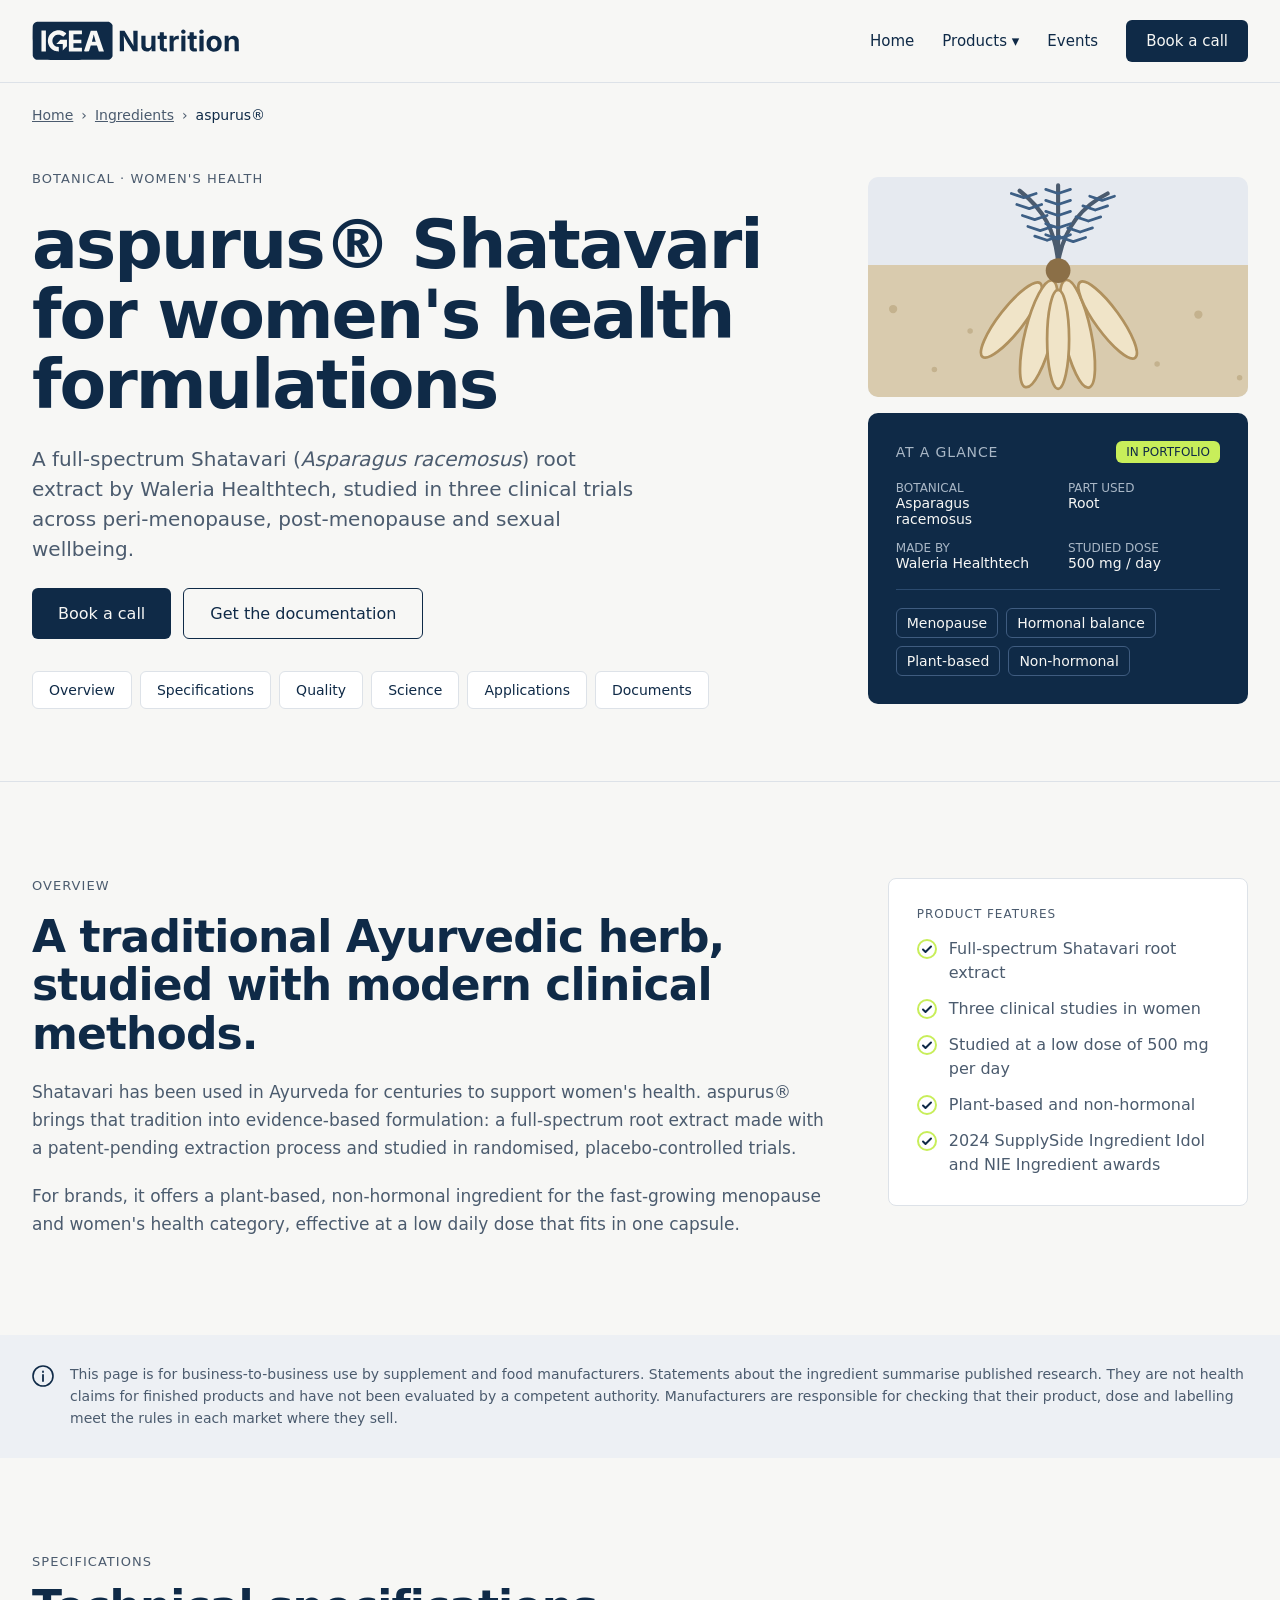
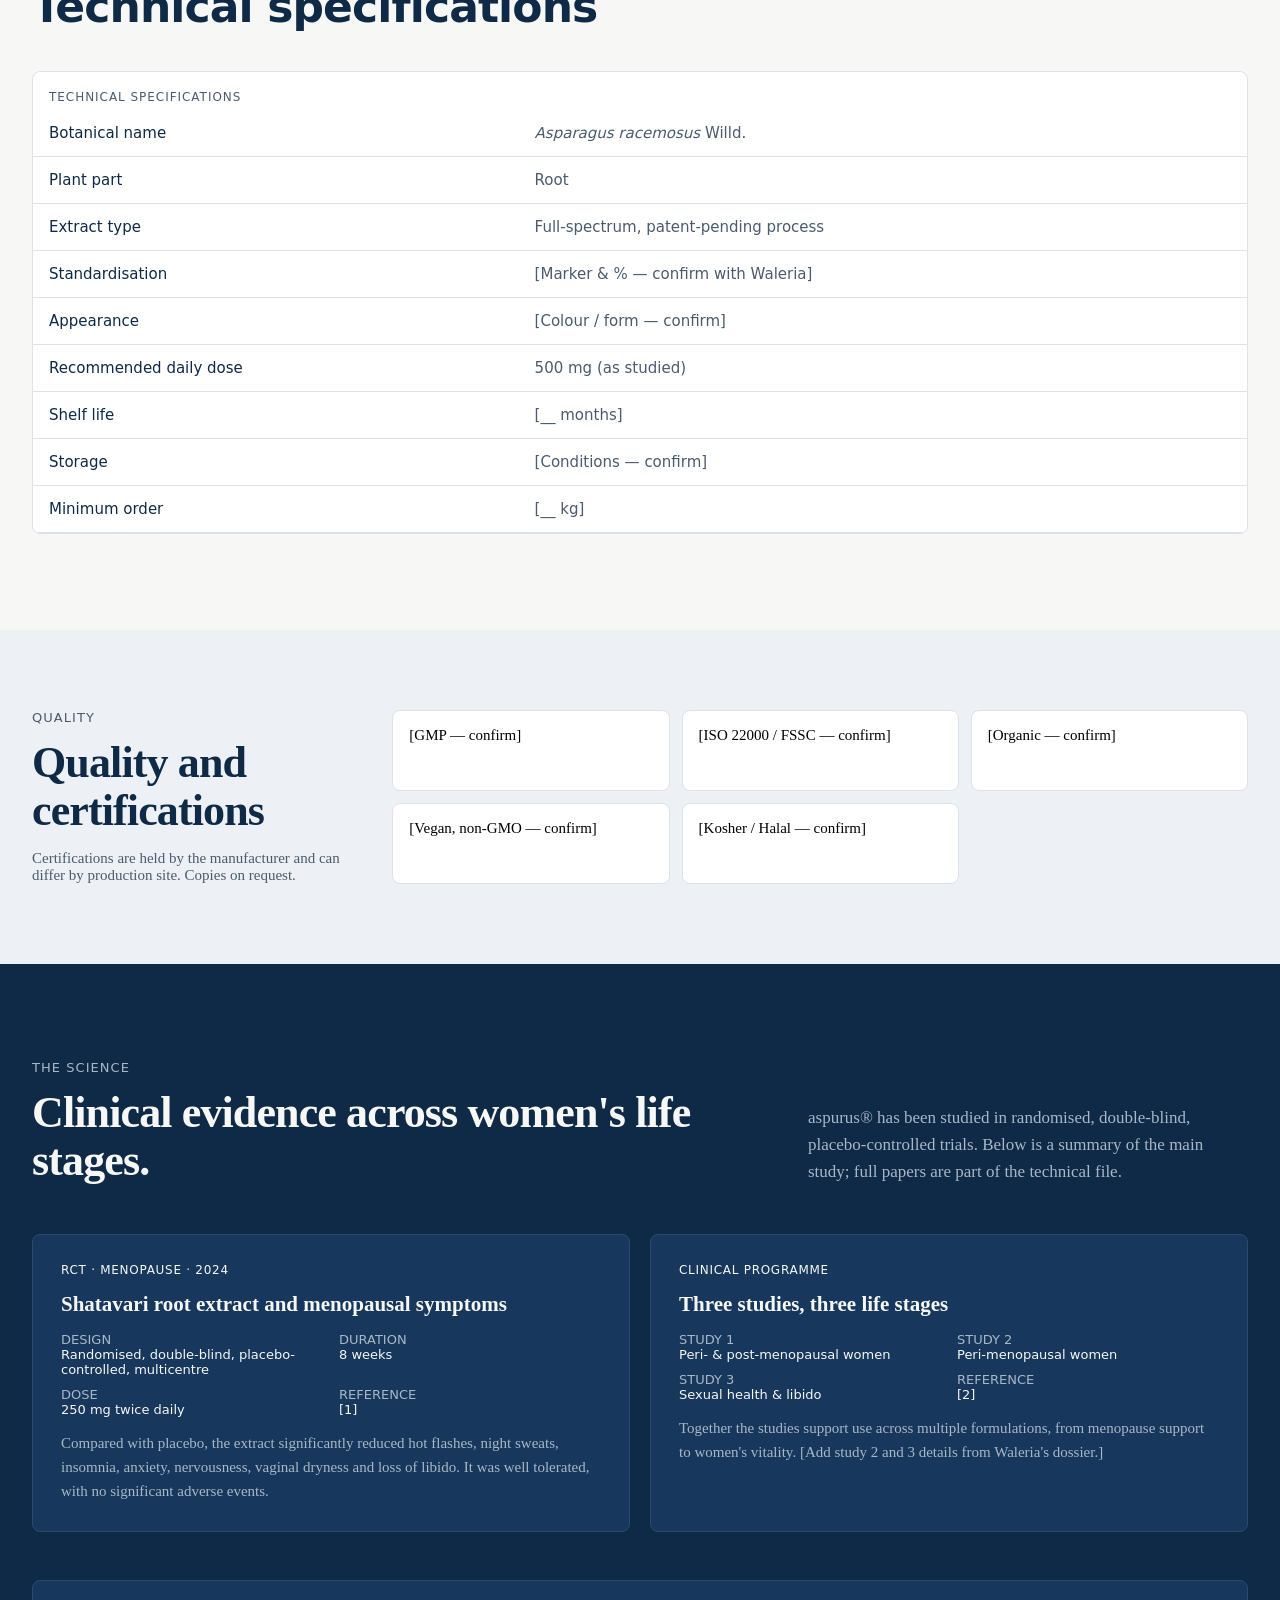
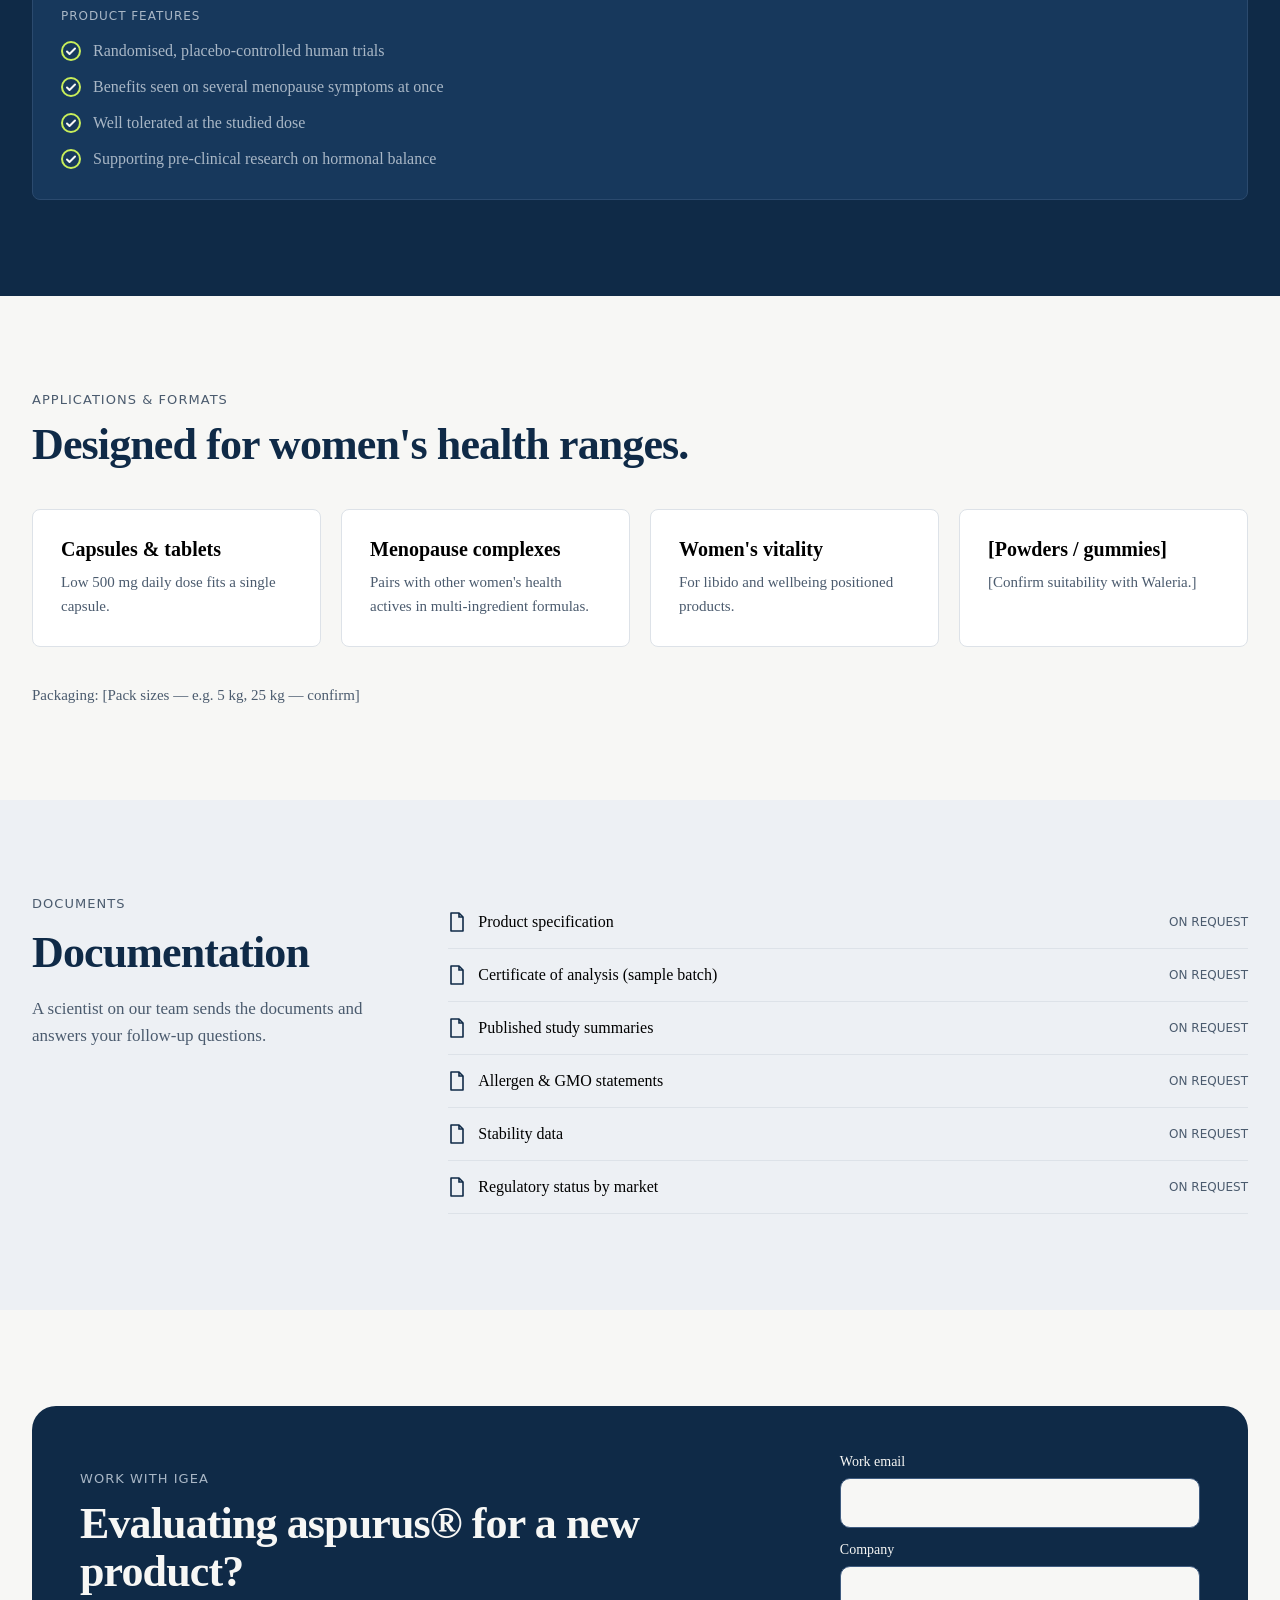
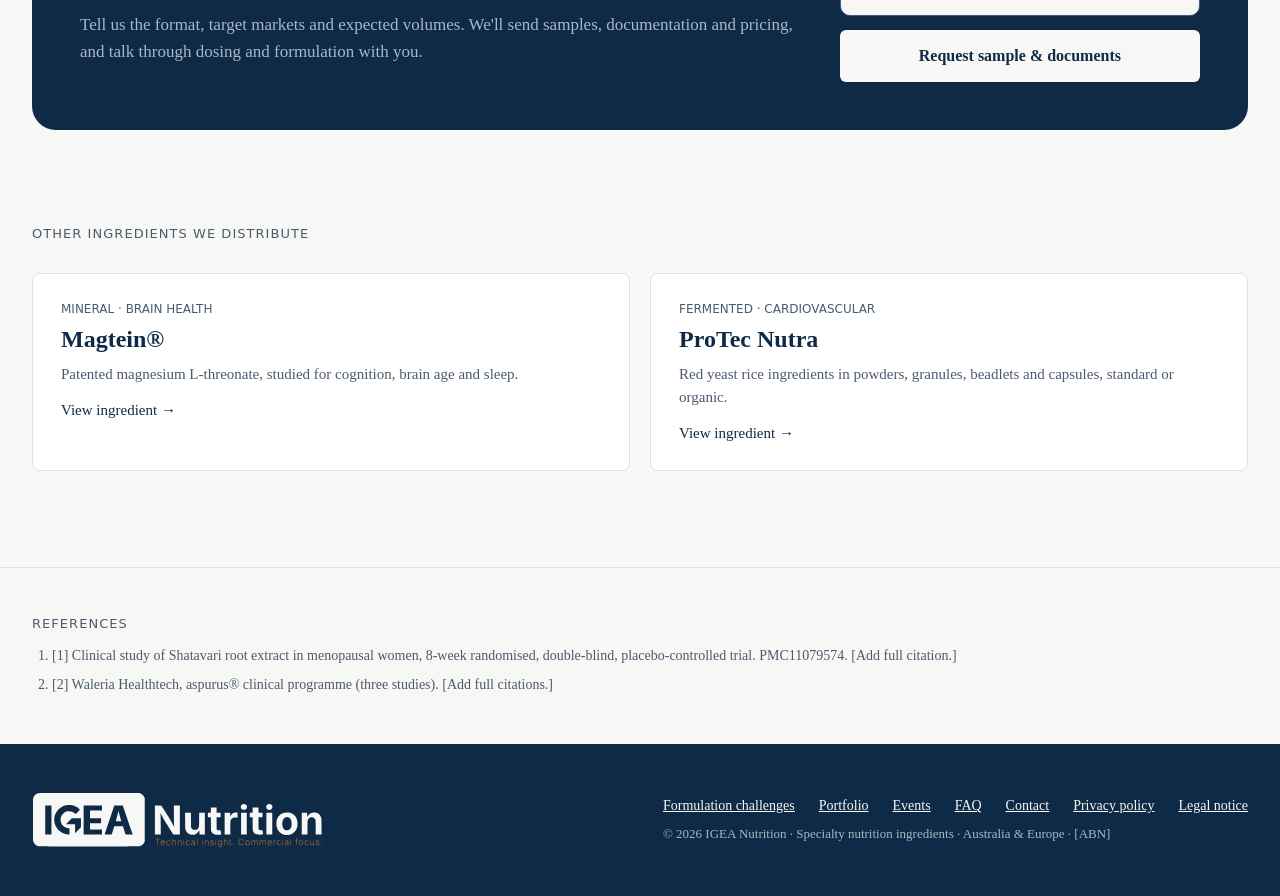
==== commit c70c51d9: "Products menu, Book a call Co-Authored-By: Claude Opus 5.5 <noreply@anthropic.com> Claude-Session: h" ====
--- a/aspurus.html
+++ b/aspurus.html
@@ -11,6 +11,8 @@
 body{margin:0;background:#F7F7F5}
 a{color:#0F2A47}a:hover{color:#B87333}
 input,select,textarea,button{font-family:inherit}
+.igea-dd{position:relative;padding:8px 0}.igea-dd-menu{display:none;position:absolute;top:100%;left:-12px;min-width:300px;background:#FFFFFF;border:1px solid #DDE2E8;border-radius:8px;padding:8px;box-shadow:0 8px 24px rgba(15,42,71,.12);z-index:20;flex-direction:column;gap:2px}.igea-dd:hover .igea-dd-menu,.igea-dd:focus-within .igea-dd-menu{display:flex}.igea-dd-menu a{padding:10px 12px;border-radius:6px;text-decoration:none;color:#0F2A47;font-weight:700}.igea-dd-menu a span{display:block;font-weight:400;font-size:13px;color:#4B5B6E}.igea-dd-menu a:hover{background:#EEF1F5}
+
 </style>
 </head>
 <body>
@@ -20,9 +22,14 @@
 <a href="index.html" aria-label="IGEA Nutrition home" style="display: flex; align-items: center; text-decoration: none"><svg viewBox="0 0 1734 334" role="img" aria-label="IGEA Nutrition" style="display: block; height: 40px; width: auto"><path fill="#0F2A47" fill-rule="evenodd" d="M37.5 323.6C22.8 320.0 10.4 307.5 7.0 292.8C6.4 290.1 6.0 242.8 6.0 164.9C6.0 43.7 6.0 41.1 8.0 34.7C11.8 22.3 22.5 11.7 34.9 8.0C41.5 6.0 43.4 6.0 342.0 6.2L642.5 6.5L649.2 9.7C658.0 13.8 665.2 21.0 669.3 29.8L672.5 36.5L672.5 165.5L672.5 294.5L669.3 301.0C663.4 312.9 652.3 321.7 640.1 324.0C631.7 325.6 44.0 325.2 37.5 323.6ZM1504.5 254.4C1482.6 249.7 1466.0 233.4 1459.9 210.3C1457.1 200.1 1456.9 179.9 1459.4 169.5C1462.3 157.5 1467.3 148.4 1475.9 139.9C1488.3 127.5 1500.9 122.7 1520.5 122.7C1533.7 122.7 1542.7 124.7 1551.9 129.5C1569.1 138.6 1579.7 154.4 1583.1 176.0C1584.5 185.1 1583.7 202.2 1581.6 210.5C1575.5 233.2 1558.5 249.8 1536.5 254.5C1527.7 256.3 1513.6 256.3 1504.5 254.4ZM944.0 253.5C930.3 249.6 919.8 238.8 915.2 223.5C913.9 219.4 913.6 209.9 913.3 171.2L912.9 124.0L930.4 124.0L947.9 124.0L948.2 167.2L948.5 210.5L951.0 215.0C952.4 217.4 955.4 220.8 957.8 222.4C961.5 225.0 963.2 225.5 969.6 225.8C979.0 226.3 984.5 224.4 989.5 218.8C996.6 211.0 996.5 212.1 996.8 165.8L997.1 124.0L1014.1 124.0L1031.0 124.0L1031.0 188.5L1031.0 253.0L1015.0 253.0L999.0 253.0L999.0 245.1C999.0 240.8 998.7 235.2 998.4 232.6L997.7 227.9L994.8 233.2C990.6 240.9 982.8 248.4 975.6 251.6C970.5 253.9 967.8 254.4 959.5 254.7C952.7 254.9 947.8 254.5 944.0 253.5ZM1091.1 253.4C1081.5 250.8 1073.9 244.4 1069.8 235.5C1067.5 230.6 1067.5 229.8 1067.2 190.2L1066.9 150.0L1058.0 150.0L1049.0 150.0L1049.0 137.0L1049.0 124.0L1058.0 124.0L1067.0 124.0L1067.0 108.5L1067.0 93.0L1084.0 93.0L1101.0 93.0L1101.0 108.5L1101.0 124.0L1113.0 124.0L1125.0 124.0L1125.0 137.0L1125.0 150.0L1113.0 150.0L1100.9 150.0L1101.2 186.0L1101.5 222.0L1104.3 224.7C1106.9 227.3 1107.6 227.5 1115.7 227.5L1124.3 227.5L1126.6 239.0C1127.9 245.3 1128.9 251.0 1128.9 251.6C1129.1 254.8 1101.0 256.1 1091.1 253.4ZM1338.9 252.7C1326.0 248.3 1319.1 239.6 1317.0 225.5C1316.5 221.7 1316.0 203.1 1316.0 184.2L1316.0 150.0L1307.5 150.0L1299.0 150.0L1299.0 137.0L1299.0 124.0L1307.5 124.0L1316.0 124.0L1316.0 108.5L1316.0 93.0L1333.5 93.0L1351.0 93.0L1351.0 108.5L1351.0 124.0L1363.0 124.0L1375.0 124.0L1375.0 137.0L1375.0 150.0L1363.0 150.0L1351.0 150.0L1351.0 185.0C1351.0 223.6 1351.1 224.6 1357.0 227.0C1359.1 227.9 1362.3 228.1 1367.0 227.6L1373.9 227.0L1374.9 232.2C1378.2 248.2 1378.7 252.2 1377.6 252.6C1373.1 254.1 1365.9 255.0 1356.5 254.9C1347.7 254.9 1344.2 254.5 1338.9 252.7ZM116.0 167.0L116.0 80.0L97.5 80.0L79.0 80.0L79.0 167.0L79.0 254.0L97.5 254.0L116.0 254.0L116.0 167.0ZM223.8 235.2L223.5 216.5L216.5 215.9C186.8 213.1 165.3 184.8 171.2 156.1C173.5 144.7 177.3 137.6 185.5 129.5C193.6 121.3 200.7 117.5 212.1 115.2C226.9 112.1 243.5 116.8 255.6 127.4L260.7 131.9L273.6 118.9C284.5 107.9 286.3 105.7 285.4 104.2C284.8 103.3 281.2 99.9 277.4 96.7C268.7 89.3 253.4 81.8 241.5 78.9C230.6 76.3 214.0 76.1 203.5 78.3C168.7 85.7 141.6 112.8 134.3 147.5C132.1 157.9 132.4 174.8 134.9 185.4C142.6 217.5 167.4 243.0 199.0 251.0C207.8 253.2 210.6 253.7 218.3 253.9L224.0 254.0L223.8 235.2ZM417.0 238.5L417.0 223.0L381.5 223.0L346.0 223.0L346.0 204.5L346.0 186.0L379.0 186.0L412.0 186.0L412.0 171.5L412.0 157.0L379.0 157.0L346.0 157.0L346.0 134.0L346.0 111.0L381.5 111.0L417.0 111.0L417.0 95.5L417.0 80.0L362.5 80.0L308.0 80.0L308.0 167.0L308.0 254.0L362.5 254.0L417.0 254.0L417.0 238.5ZM483.0 229.0L490.6 204.5L516.5 204.3L542.5 204.0L550.5 229.0L558.4 254.0L579.7 254.0L600.9 254.0L592.9 230.8C588.5 218.0 575.1 178.9 563.1 144.0L541.3 80.5L516.1 80.5L490.8 80.5L462.4 166.0C446.8 213.0 434.0 252.1 434.0 252.8C434.0 253.8 438.5 254.0 454.7 253.8L475.4 253.5L483.0 229.0ZM733.0 167.0L733.0 81.0L752.7 81.2L772.3 81.5L801.7 128.5C820.7 158.8 834.2 181.5 839.7 192.5L848.2 209.5L847.6 200.0C847.3 194.8 846.7 165.9 846.4 135.8L845.7 81.0L863.9 81.0L882.0 81.0L882.0 167.0L882.0 253.0L862.2 253.0L842.5 253.0L817.2 212.6C789.4 168.3 781.9 155.6 772.8 137.2C769.4 130.5 766.5 125.1 766.3 125.3C766.2 125.5 766.4 132.2 767.0 140.1C767.5 148.0 768.0 176.7 768.0 203.8L768.0 253.0L750.5 253.0L733.0 253.0L733.0 167.0ZM1149.0 188.5L1149.0 124.0L1165.5 124.0L1181.9 124.0L1182.2 135.8L1182.5 147.5L1185.1 141.9C1191.8 127.6 1204.4 120.7 1220.2 122.5L1226.0 123.2L1226.0 138.6L1226.0 154.0L1223.4 153.4C1221.9 153.0 1217.1 152.7 1212.6 152.6C1205.3 152.5 1203.8 152.8 1197.9 155.7C1193.3 158.0 1190.4 160.2 1188.5 162.9C1183.2 170.7 1183.1 171.4 1183.0 213.8L1183.0 253.0L1166.0 253.0L1149.0 253.0L1149.0 188.5ZM1247.0 188.5L1247.0 124.0L1264.0 124.0L1281.0 124.0L1281.0 188.5L1281.0 253.0L1264.0 253.0L1247.0 253.0L1247.0 188.5ZM1398.0 188.5L1398.0 124.0L1415.5 124.0L1433.0 124.0L1433.0 188.5L1433.0 253.0L1415.5 253.0L1398.0 253.0L1398.0 188.5ZM1609.0 188.5L1609.0 124.0L1625.0 124.0L1641.0 124.0L1641.0 128.8C1641.0 131.4 1641.3 137.2 1641.6 141.6L1642.3 149.8L1644.9 144.9C1653.9 128.1 1670.0 120.2 1689.8 123.0C1706.7 125.3 1718.6 135.4 1724.3 152.3C1726.3 158.2 1726.5 160.8 1726.8 205.8L1727.1 253.0L1709.6 253.0L1692.0 253.0L1692.0 211.7C1692.0 165.5 1691.8 164.2 1685.3 157.6C1675.3 147.7 1656.3 149.5 1648.3 161.3C1646.6 163.9 1644.7 168.2 1644.1 171.0C1643.4 174.2 1643.0 190.7 1643.0 214.5L1643.0 253.0L1626.0 253.0L1609.0 253.0L1609.0 188.5ZM292.0 183.8L292.0 157.0L264.7 157.0L237.5 157.0L220.0 174.5L202.5 192.0L229.8 192.0L257.0 192.0L257.0 218.7L257.0 245.5L274.5 228.0L292.0 210.5L292.0 183.8ZM1533.8 225.4C1539.4 221.9 1543.9 215.6 1546.6 207.4C1549.4 198.7 1549.2 177.9 1546.2 169.6C1540.6 154.5 1529.2 147.2 1515.5 150.0C1502.9 152.6 1495.3 163.1 1493.1 180.9C1491.9 190.5 1493.1 202.5 1496.1 210.5C1498.7 217.5 1505.8 225.4 1511.3 227.4C1518.0 229.9 1527.9 229.0 1533.8 225.4ZM500.5 172.2C501.9 168.5 508.9 141.8 512.0 127.8C513.9 119.6 515.5 113.2 515.7 113.4C515.9 113.6 518.5 123.2 521.5 134.6C524.5 146.1 528.2 159.7 529.8 164.8L532.8 174.0L516.3 174.0C501.0 174.0 499.8 173.9 500.5 172.2ZM1259.4 106.1C1253.9 104.7 1249.2 101.1 1247.1 96.6C1238.2 78.3 1261.6 62.7 1277.0 76.7C1285.9 84.7 1283.9 98.9 1273.1 104.4C1269.6 106.2 1263.2 107.0 1259.4 106.1ZM1410.6 105.9C1402.2 103.9 1397.0 97.5 1397.0 89.1C1397.0 83.1 1398.7 79.3 1403.0 75.6C1415.0 65.6 1434.0 73.6 1434.0 88.7C1434.0 95.1 1432.2 99.0 1427.7 102.4C1425.1 104.4 1417.2 107.2 1415.0 106.9C1414.7 106.8 1412.8 106.4 1410.6 105.9Z"></path></svg></a>
 <div style="display: flex; flex-wrap: wrap; align-items: center; gap: 28px; font-size: 15px">
 <a href="index.html" style="text-decoration: none">Home</a>
-<a href="index.html#ingredients" style="text-decoration: none">Portfolio</a>
+<div class="igea-dd"><a href="index.html#ingredients" style="text-decoration: none" aria-haspopup="true">Products ▾</a>
+<div class="igea-dd-menu">
+<a href="aspurus.html">aspurus®<span>Shatavari root extract · women's health</span></a>
+<a href="magtein.html">Magtein®<span>Magnesium L-threonate · cognition and sleep</span></a>
+<a href="protec-nutra.html">ProTec Nutra<span>Red yeast rice · cardiovascular</span></a>
+</div></div>
 <a href="index.html#events" style="text-decoration: none">Events</a>
-<a href="#request" style="text-decoration: none; background: #0F2A47; color: #F7F7F5; padding: 12px 20px; border-radius: 6px; font-weight: 500">Request a sample</a>
+<a href="#request" style="text-decoration: none; background: #0F2A47; color: #F7F7F5; padding: 12px 20px; border-radius: 6px; font-weight: 500">Book a call</a>
 </div>
 </nav>
 </header>
@@ -35,7 +42,7 @@
 <h1 style="margin: 0; font-size: clamp(42px, 5.4vw, 68px); line-height: 1.03; letter-spacing: -0.03em; font-weight: 700">aspurus® Shatavari for women's health formulations</h1>
 <p style="margin: 0; font-size: 20px; line-height: 1.5; color: #4B5B6E; max-width: 620px">A full-spectrum Shatavari (<i>Asparagus racemosus</i>) root extract by Waleria Healthtech, studied in three clinical trials across peri-menopause, post-menopause and sexual wellbeing.</p>
 <div style="display: flex; flex-wrap: wrap; gap: 12px">
-<a href="#request" style="text-decoration: none; background: #0F2A47; color: #F7F7F5; padding: 16px 26px; border-radius: 6px; font-weight: 500; font-size: 16px">Request a sample</a>
+<a href="#request" style="text-decoration: none; background: #0F2A47; color: #F7F7F5; padding: 16px 26px; border-radius: 6px; font-weight: 500; font-size: 16px">Book a call</a>
 <a href="#documents" style="text-decoration: none; border: 1px solid #0F2A47; padding: 15px 26px; border-radius: 6px; font-weight: 500; font-size: 16px">Get the documentation</a>
 </div>
 <div style="display: flex; flex-wrap: wrap; gap: 8px; margin-top: 8px"><a href="#overview" style="text-decoration: none; padding: 10px 16px; border: 1px solid #DDE2E8; border-radius: 6px; background: #FFFFFF; font-size: 14px">Overview</a><a href="#specs" style="text-decoration: none; padding: 10px 16px; border: 1px solid #DDE2E8; border-radius: 6px; background: #FFFFFF; font-size: 14px">Specifications</a><a href="#quality" style="text-decoration: none; padding: 10px 16px; border: 1px solid #DDE2E8; border-radius: 6px; background: #FFFFFF; font-size: 14px">Quality</a><a href="#science" style="text-decoration: none; padding: 10px 16px; border: 1px solid #DDE2E8; border-radius: 6px; background: #FFFFFF; font-size: 14px">Science</a><a href="#applications" style="text-decoration: none; padding: 10px 16px; border: 1px solid #DDE2E8; border-radius: 6px; background: #FFFFFF; font-size: 14px">Applications</a><a href="#documents" style="text-decoration: none; padding: 10px 16px; border: 1px solid #DDE2E8; border-radius: 6px; background: #FFFFFF; font-size: 14px">Documents</a></div>
